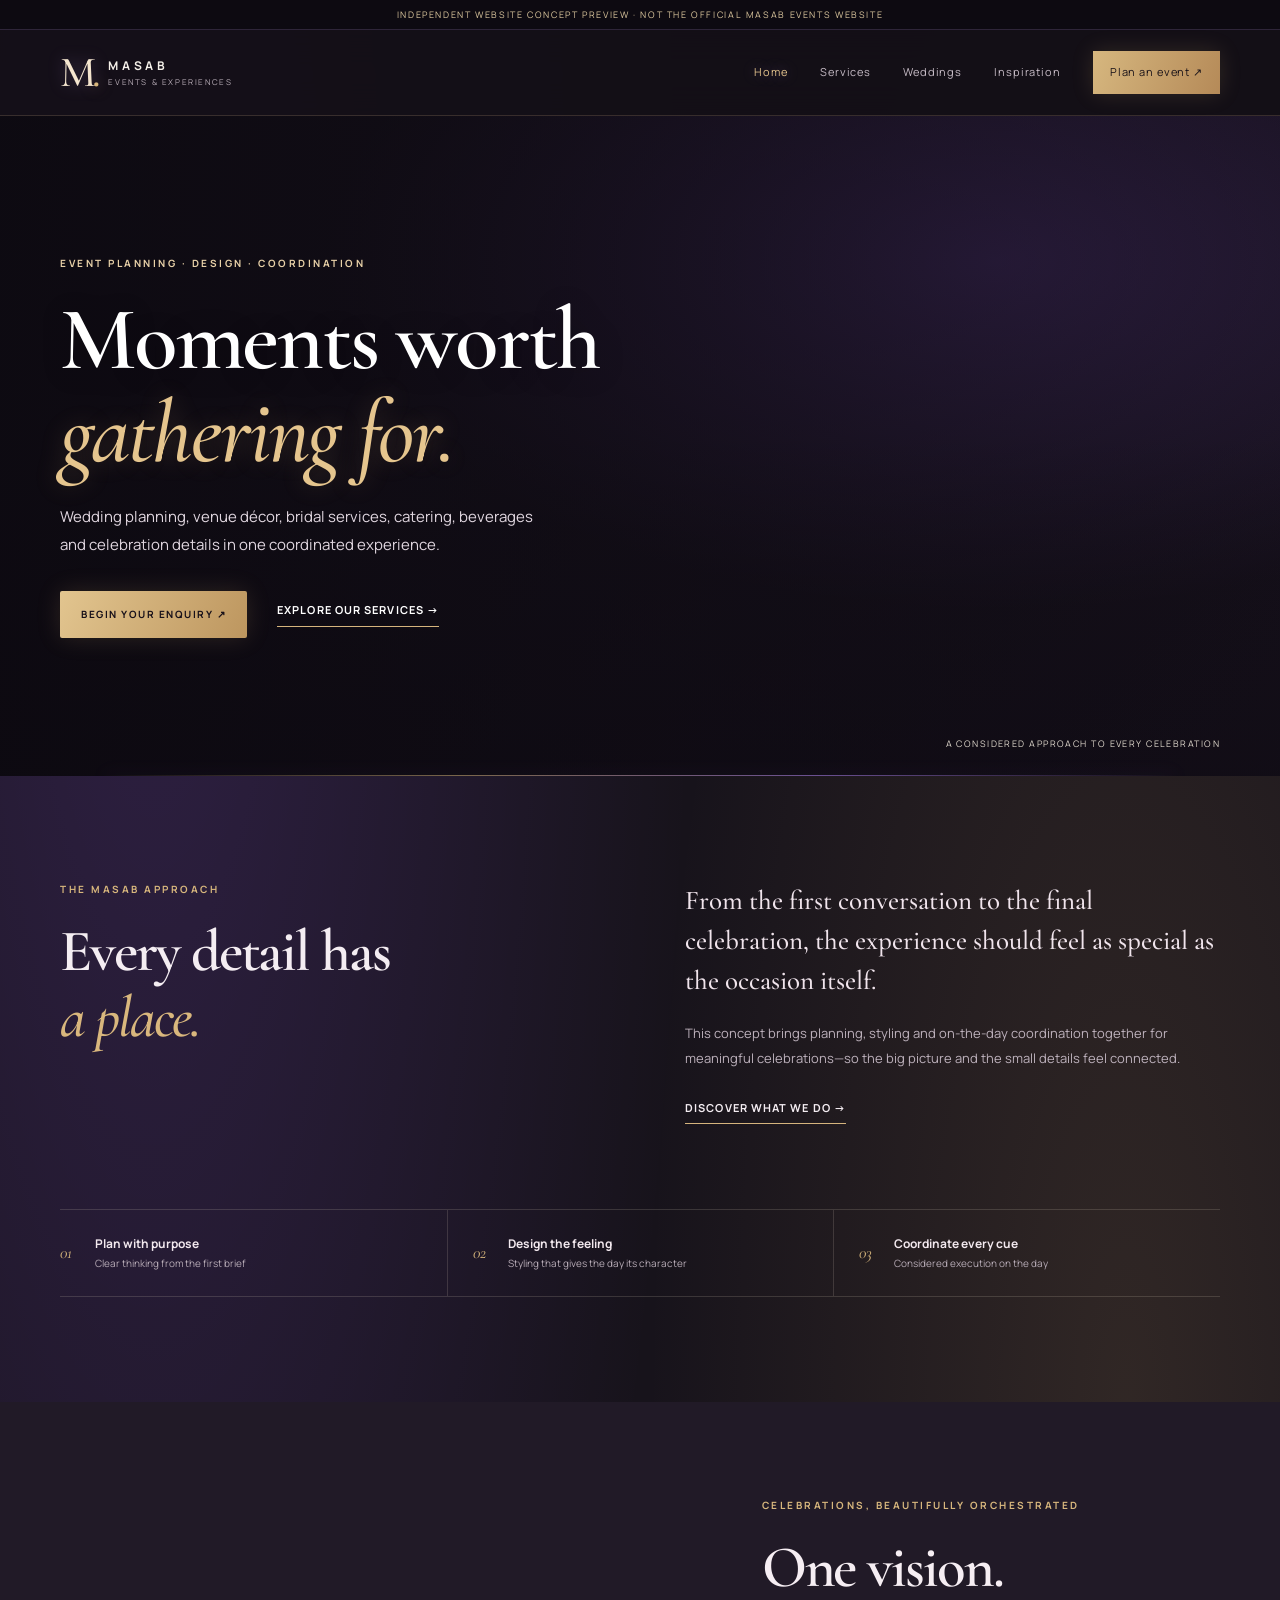
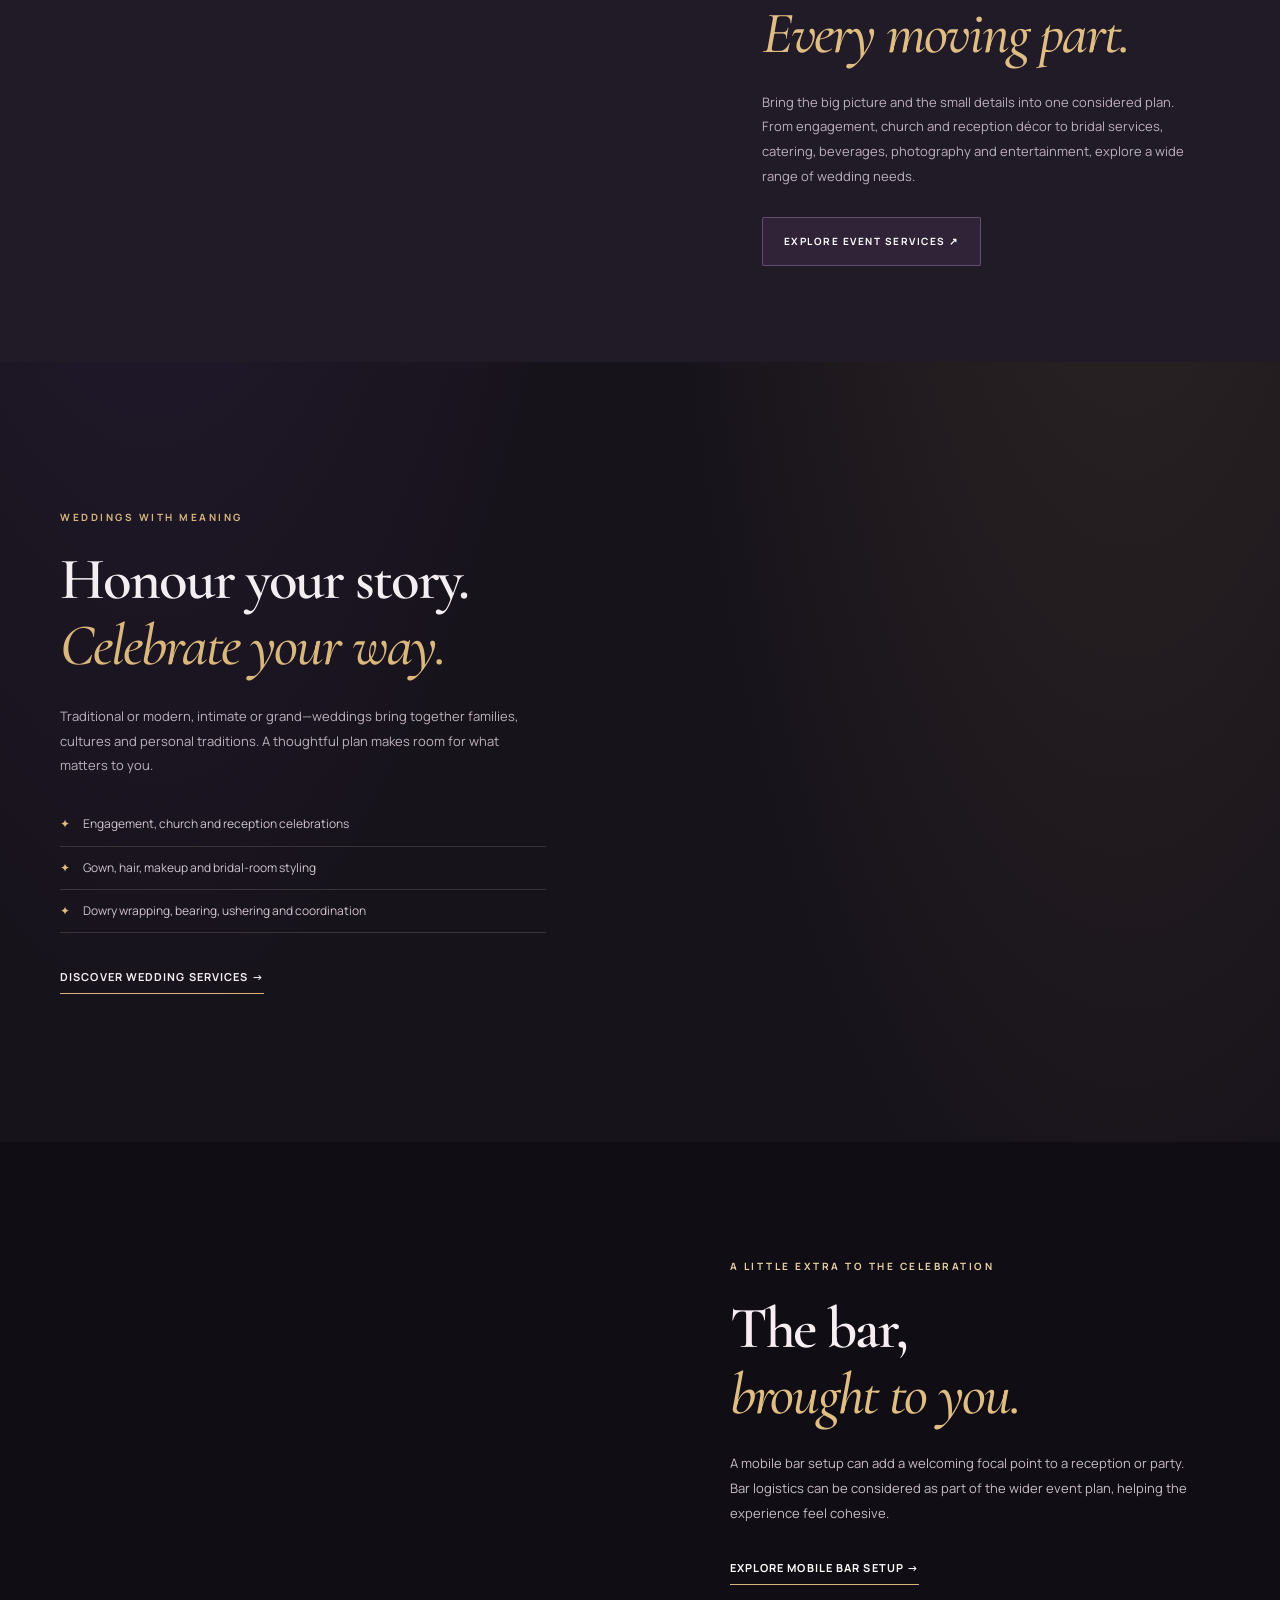
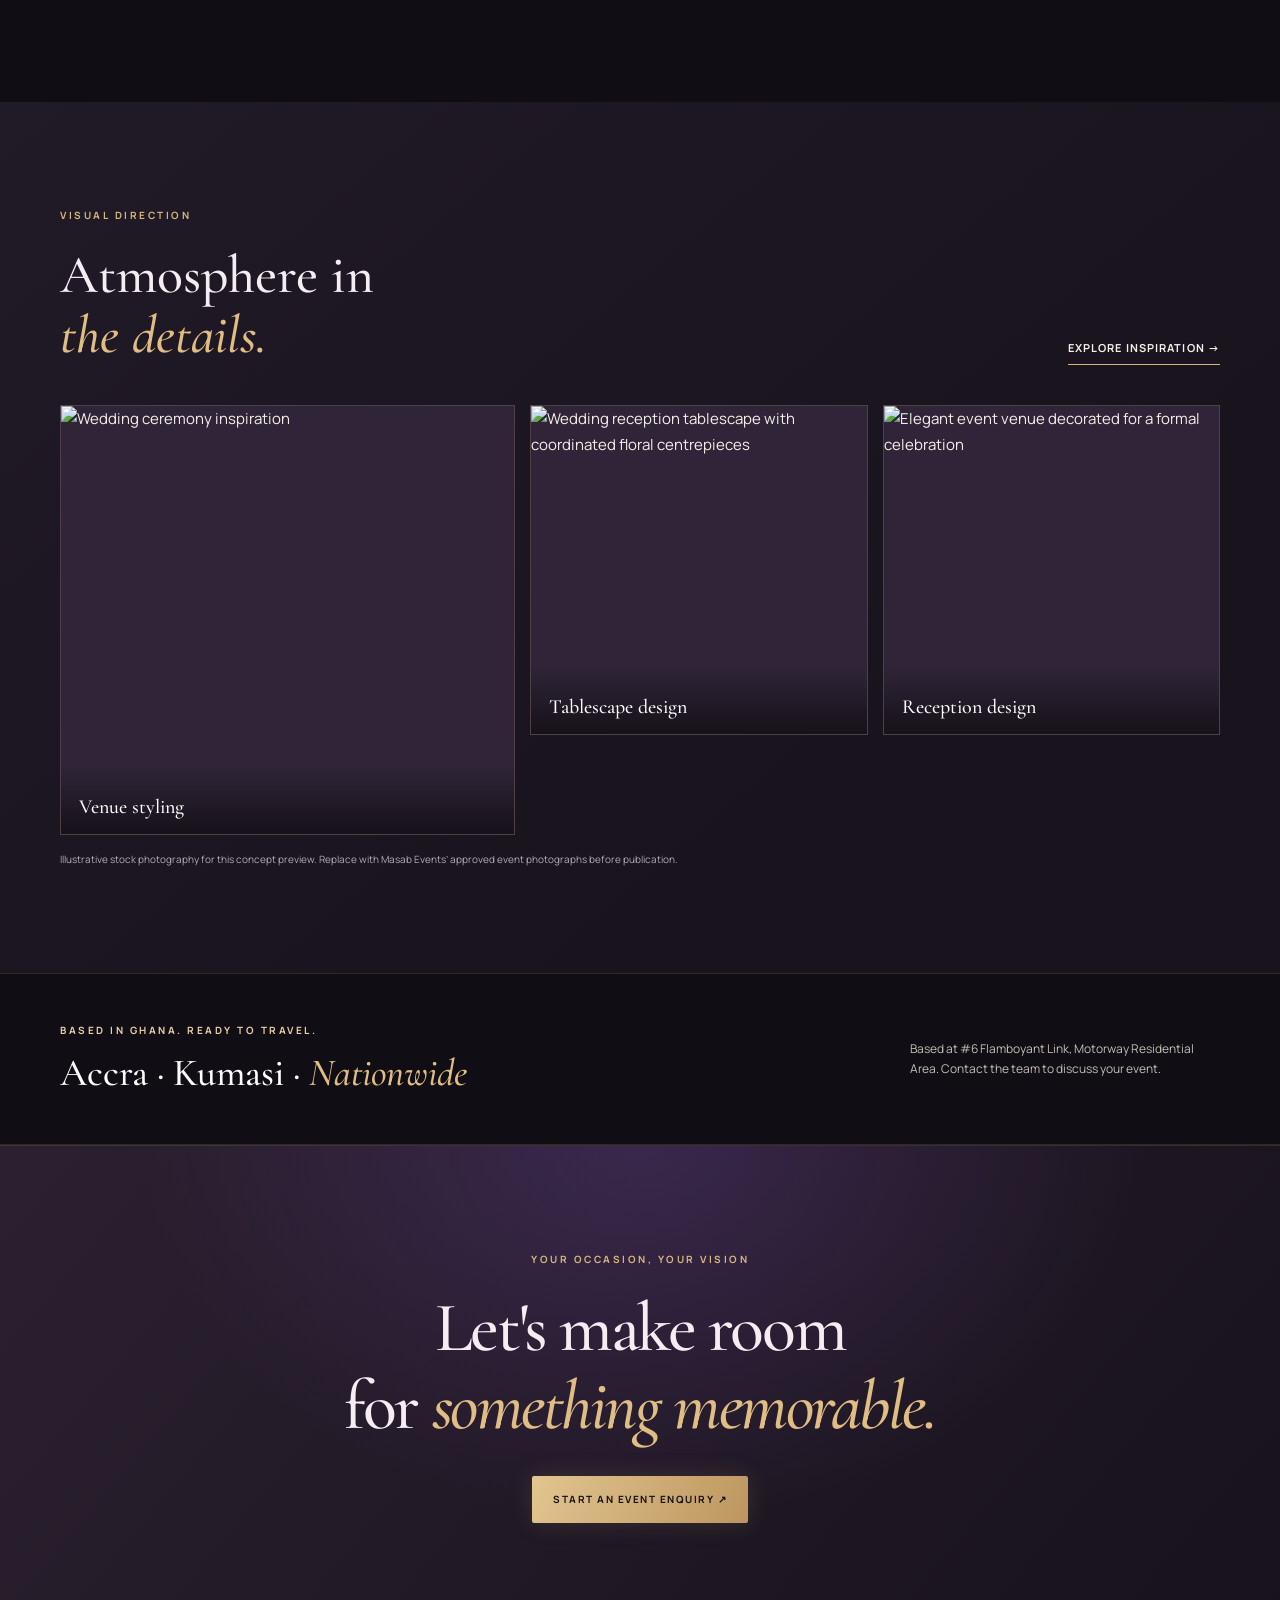
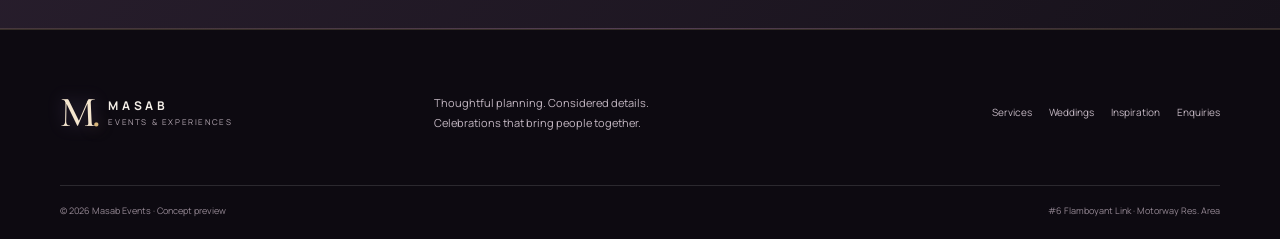
==== index.html @ 5813cfc7 "Update homepage with Masab Events package details" ====
<!doctype html>
<html lang="en"><head><meta charset="utf-8"><meta name="viewport" content="width=device-width,initial-scale=1"><meta name="theme-color" content="#191713"><meta name="description" content="Thoughtful event planning, styling and coordination for weddings and celebrations in Accra, Kumasi and nationwide.">
<meta property="og:type" content="website"><meta property="og:title" content="Masab Events | Thoughtful Planning. Unforgettable Moments."><meta property="og:description" content="Thoughtful event planning, styling and coordination for weddings and celebrations in Accra, Kumasi and nationwide."><meta property="og:image" content="https://images.unsplash.com/photo-1519167758481-83f550bb49b3?auto=format&amp;fit=crop&amp;w=1200&amp;q=85"><title>Masab Events | Thoughtful Planning. Unforgettable Moments.</title><link rel="preconnect" href="https://fonts.googleapis.com"><link rel="preconnect" href="https://fonts.gstatic.com" crossorigin><link href="https://fonts.googleapis.com/css2?family=Manrope:wght@400;500;600;700&family=Playfair+Display:ital,wght@0,500;0,600;1,500;1,600&family=Cormorant+Garamond:wght@500;600;700&display=swap" rel="stylesheet"><link rel="stylesheet" href="assets/css/styles.css"><script src="assets/js/main.js" defer></script></head>
<body>
<a class="skip-link" href="#main-content">Skip to content</a><div class="concept-note">Independent website concept preview · Not the official Masab Events website</div>
<header class="header"><a class="brand" href="index.html"><span class="monogram">M<span>.</span></span><span><b>MASAB</b><small>EVENTS & EXPERIENCES</small></span></a><button class="menu-toggle" aria-label="Open navigation" aria-expanded="false" aria-controls="primary-navigation"><i></i><i></i></button><nav class="nav" id="primary-navigation" aria-label="Primary navigation"><a class="active" href="index.html">Home</a><a href="services.html">Services</a><a href="weddings.html">Weddings</a><a href="gallery.html">Inspiration</a><a class="nav-button" href="contact.html">Plan an event ↗</a></nav></header>
<main id="main-content">
<section class="hero"><div class="hero-bg"></div><div class="hero-overlay"></div><div class="wrap hero-inner"><p class="eyebrow pale">EVENT PLANNING · DESIGN · COORDINATION</p><h1>Moments worth<br><em>gathering for.</em></h1><p class="hero-lede">Wedding planning, venue décor, bridal services, catering, beverages and celebration details in one coordinated experience.</p><div class="actions"><a class="button gold" href="contact.html">Begin your enquiry ↗</a><a class="under-link white" href="services.html">Explore our services →</a></div></div><span class="hero-caption">A considered approach to every celebration</span></section>
<section class="section intro"><div class="wrap intro-grid"><div><p class="eyebrow">THE MASAB APPROACH</p><h2>Every detail has<br><em>a place.</em></h2></div><div class="intro-copy"><p class="serif-lede">From the first conversation to the final celebration, the experience should feel as special as the occasion itself.</p><p>This concept brings planning, styling and on-the-day coordination together for meaningful celebrations—so the big picture and the small details feel connected.</p><a class="under-link" href="services.html">Discover what we do →</a></div></div><div class="wrap pillars"><div><span>01</span><b>Plan with purpose</b><small>Clear thinking from the first brief</small></div><div><span>02</span><b>Design the feeling</b><small>Styling that gives the day its character</small></div><div><span>03</span><b>Coordinate every cue</b><small>Considered execution on the day</small></div></div></section>
<section class="split"><div class="split-photo photo-tables"></div><div class="split-copy"><p class="eyebrow">CELEBRATIONS, BEAUTIFULLY ORCHESTRATED</p><h2>One vision.<br><em>Every moving part.</em></h2><p>Bring the big picture and the small details into one considered plan. From engagement, church and reception décor to bridal services, catering, beverages, photography and entertainment, explore a wide range of wedding needs.</p><a class="button dark" href="services.html">Explore event services ↗</a></div></section>
<section class="section wedding-feature"><div class="wrap wedding-grid"><div class="wedding-text"><p class="eyebrow">WEDDINGS WITH MEANING</p><h2>Honour your story.<br><em>Celebrate your way.</em></h2><p>Traditional or modern, intimate or grand—weddings bring together families, cultures and personal traditions. A thoughtful plan makes room for what matters to you.</p><ul><li>Engagement, church and reception celebrations</li><li>Gown, hair, makeup and bridal-room styling</li><li>Dowry wrapping, bearing, ushering and coordination</li></ul><a class="under-link" href="weddings.html">Discover wedding services →</a></div><div class="wedding-photo"></div></div></section>
<section class="split reverse"><div class="split-photo photo-bar"></div><div class="split-copy dark-panel"><p class="eyebrow pale">A LITTLE EXTRA TO THE CELEBRATION</p><h2>The bar,<br><em>brought to you.</em></h2><p>A mobile bar setup can add a welcoming focal point to a reception or party. Bar logistics can be considered as part of the wider event plan, helping the experience feel cohesive.</p><a class="under-link white" href="services.html#mobile-bar">Explore mobile bar setup →</a></div></section>
<section class="section inspiration"><div class="wrap section-heading"><div><p class="eyebrow">VISUAL DIRECTION</p><h2>Atmosphere in<br><em>the details.</em></h2></div><a class="under-link" href="gallery.html">Explore inspiration →</a></div><div class="wrap image-grid"><a href="gallery.html" class="image-tile tall"><img loading="lazy" decoding="async" src="https://images.unsplash.com/photo-1519167758481-83f550bb49b3?auto=format&fit=crop&w=1000&q=85" alt="Wedding ceremony inspiration"><b>Venue styling</b></a><a href="gallery.html" class="image-tile"><img loading="lazy" decoding="async" src="https://images.unsplash.com/photo-1464366400600-7168b8af9bc3?auto=format&fit=crop&w=900&q=85" alt="Wedding reception tablescape with coordinated floral centrepieces"><b>Tablescape design</b></a><a href="gallery.html" class="image-tile"><img loading="lazy" decoding="async" src="https://images.unsplash.com/photo-1519167758481-83f550bb49b3?auto=format&fit=crop&w=900&q=85" alt="Elegant event venue decorated for a formal celebration"><b>Reception design</b></a></div><p class="wrap disclaimer">Illustrative stock photography for this concept preview. Replace with Masab Events’ approved event photographs before publication.</p></section>
<section class="coverage"><div class="wrap coverage-row"><div><p class="eyebrow pale">BASED IN GHANA. READY TO TRAVEL.</p><h2>Accra · Kumasi · <em>Nationwide</em></h2></div><p>Based at #6 Flamboyant Link, Motorway Residential Area. Contact the team to discuss your event.</p></div></section>
<section class="section closing"><div class="wrap"><p class="eyebrow">YOUR OCCASION, YOUR VISION</p><h2>Let's make room<br>for <em>something memorable.</em></h2><a class="button gold" href="contact.html">Start an event enquiry ↗</a></div></section>
</main><footer class="footer"><div class="wrap footer-main"><a class="brand footer-brand" href="index.html"><span class="monogram">M<span>.</span></span><span><b>MASAB</b><small>EVENTS & EXPERIENCES</small></span></a><p>Thoughtful planning. Considered details.<br>Celebrations that bring people together.</p><div class="footer-links"><a href="services.html">Services</a><a href="weddings.html">Weddings</a><a href="gallery.html">Inspiration</a><a href="contact.html">Enquiries</a></div></div><div class="wrap footer-bottom"><span>© <span data-year></span> Masab Events · Concept preview</span><span>#6 Flamboyant Link · Motorway Res. Area</span></div></footer></body></html>
---- assets/css/styles.css ----
:root{--ink:#211d18;--muted:#706a61;--paper:#f5f1ea;--gold:#bd9b67;--dark:#191713;--line:rgba(35,29,22,.14);--serif:"Playfair Display",Georgia,serif;--sans:"DM Sans",Arial,sans-serif}*{box-sizing:border-box}html{scroll-behavior:smooth}body{margin:0;background:var(--paper);color:var(--ink);font:15px/1.7 var(--sans)}a{color:inherit;text-decoration:none}img{display:block;width:100%;object-fit:cover}.wrap{width:min(1160px,calc(100% - 56px));margin:auto}.concept-note{padding:7px 12px;background:#28231d;color:#d7c7aa;text-align:center;font-size:9px;letter-spacing:.13em;text-transform:uppercase}.header{height:86px;padding:0 max(28px,calc((100vw - 1160px)/2));display:flex;align-items:center;justify-content:space-between;background:#f5f1ea;position:relative;z-index:5;border-bottom:1px solid rgba(35,29,22,.08)}.brand{display:flex;align-items:center;gap:12px}.monogram{font:500 39px/1 var(--serif);letter-spacing:-.1em}.monogram span{color:var(--gold)}.brand b,.brand small{display:block;line-height:1.3}.brand b{font-size:12px;letter-spacing:.25em}.brand small{font-size:8px;color:#777067;letter-spacing:.2em;margin-top:4px}.nav{display:flex;align-items:center;gap:32px}.nav a{font-size:11px;letter-spacing:.08em;color:#625b51}.nav a.active,.nav a:hover{color:#a27d4e}.nav .nav-button{background:var(--ink);color:#fff;padding:12px 17px}.menu-toggle{display:none}.eyebrow{font-size:10px;letter-spacing:.22em;text-transform:uppercase;color:#9a7951;font-weight:700;margin:0 0 21px}.eyebrow.pale{color:#d1b88f}.hero,.page-hero{position:relative;min-height:660px;display:flex;align-items:center;overflow:hidden;background:#322d26}.hero-bg,.hero-overlay{position:absolute;inset:0}.hero-bg{background:url("https://images.unsplash.com/photo-1519167758481-83f550bb49b3?auto=format&fit=crop&w=2200&q=90") center/cover}.hero-overlay{background:linear-gradient(90deg,rgba(17,15,13,.8),rgba(17,15,13,.1)),linear-gradient(0deg,rgba(17,15,13,.25),transparent 45%)}.hero-inner{position:relative;color:white;padding:40px 0}.hero h1,.page-hero h1{font:500 clamp(58px,7vw,96px)/1.04 var(--serif);letter-spacing:-.045em;margin:0 0 24px}.hero h1 em,.page-hero h1 em{color:#d7bd96;font-weight:500}.hero-lede{max-width:500px;color:#e1ddd6;font-size:15px;line-height:1.85}.actions{display:flex;align-items:center;gap:30px;margin-top:32px}.button{display:inline-flex;align-items:center;justify-content:center;padding:15px 21px;font-size:10px;font-weight:700;letter-spacing:.1em;text-transform:uppercase;border:0;cursor:pointer;transition:transform .2s,background .2s}.button:hover{transform:translateY(-2px)}.gold{background:var(--gold);color:#211b14}.gold:hover{background:#d0b080}.dark{background:var(--ink);color:white}.dark:hover{background:#463b2f}.under-link{display:inline-block;font-size:11px;font-weight:700;letter-spacing:.1em;text-transform:uppercase;padding-bottom:6px;border-bottom:1px solid currentColor}.under-link.white{color:white}.hero-caption{position:absolute;right:max(28px,calc((100vw - 1160px)/2));bottom:25px;color:#ddd6cb;font-size:9px;letter-spacing:.16em;text-transform:uppercase}.section{padding:105px 0}.intro-grid{display:grid;grid-template-columns:1fr 1fr;gap:90px}.intro h2,.wedding-text h2,.split-copy h2,.closing h2,.service-intro h2,.wedding-intro h2,.wedding-story-copy h2,.contact-grid h2,.section-title{font:500 clamp(39px,4.6vw,62px)/1.12 var(--serif);letter-spacing:-.035em;margin:0}.intro h2 em,.wedding-text h2 em,.split-copy h2 em,.service-intro h2 em,.wedding-intro h2 em,.contact-grid h2 em,.section-title em{color:#a9875c;font-weight:500}.serif-lede{font:500 22px/1.48 var(--serif);color:#3a332b;margin:0 0 20px}.intro-copy>p:not(.serif-lede),.split-copy>p:not(.eyebrow),.wedding-text>p:not(.eyebrow),.contact-grid>div>p:not(.eyebrow){font-size:13px;color:var(--muted);line-height:1.9}.intro-copy .under-link{margin-top:15px}.pillars{display:grid;grid-template-columns:repeat(3,1fr);border-top:1px solid var(--line);border-bottom:1px solid var(--line);margin-top:85px}.pillars>div{padding:24px 20px 24px 0;display:grid;grid-template-columns:35px 1fr;align-items:center}.pillars>div+div{border-left:1px solid var(--line);padding-left:25px}.pillars span{grid-row:span 2;color:var(--gold);font:italic 17px var(--serif)}.pillars b{font-size:12px}.pillars small{font-size:10px;color:var(--muted)}.split{display:grid;grid-template-columns:1.05fr .95fr;min-height:560px;background:#e9e1d6}.split-photo{min-height:560px;background-position:center;background-size:cover}.photo-tables{background-image:url("https://images.unsplash.com/photo-1464366400600-7168b8af9bc3?auto=format&fit=crop&w=1500&q=90")}.split-copy{align-self:center;padding:65px clamp(38px,7vw,100px)}.split-copy h2 em{color:#bd9b67}.split-copy>p:not(.eyebrow){margin:23px 0 29px}.split.reverse{grid-template-columns:1fr 1fr;background:#28231d;color:#fff}.photo-bar{background-image:url("https://images.unsplash.com/photo-1514933651103-005eec06c04b?auto=format&fit=crop&w=1400&q=90")}.dark-panel>p:not(.eyebrow){color:#c6beb2}.wedding-grid{display:grid;grid-template-columns:.9fr 1.1fr;align-items:center;gap:80px}.wedding-text>p:not(.eyebrow){max-width:470px;margin:25px 0;color:var(--muted);font-size:13px}.wedding-text ul{list-style:none;padding:0;margin:24px 0 30px}.wedding-text li{font-size:12px;color:#59534b;padding:11px 0 11px 23px;border-bottom:1px solid var(--line);position:relative}.wedding-text li:before{content:"✦";position:absolute;left:0;color:var(--gold)}.wedding-photo{height:570px;background:url("https://images.unsplash.com/photo-1519167758481-83f550bb49b3?auto=format&fit=crop&w=1300&q=90") center/cover}.inspiration{background:#eee8de}.section-heading{display:flex;justify-content:space-between;align-items:end;margin-bottom:40px}.section-heading h2{font:500 clamp(38px,4.2vw,55px)/1.12 var(--serif);margin:0}.section-heading h2 em,.closing h2 em{color:#a9875c}.image-grid{display:grid;grid-template-columns:1.35fr 1fr 1fr;gap:15px}.image-tile{height:330px;position:relative;overflow:hidden;background:#d8d0c4}.image-tile.tall{height:430px;grid-row:span 2}.image-tile img{height:100%;transition:transform .5s}.image-tile:hover img{transform:scale(1.04)}.image-tile b{position:absolute;bottom:0;left:0;right:0;padding:30px 18px 15px;color:white;font:500 20px var(--serif);background:linear-gradient(transparent,rgba(0,0,0,.55))}.disclaimer{font-size:10px;color:#857c70;margin-top:16px}.coverage{background:#29251f;color:white;padding:48px 0}.coverage-row{display:flex;justify-content:space-between;align-items:center;gap:40px}.coverage h2{font:500 clamp(28px,3vw,39px) var(--serif);margin:0}.coverage h2 em{color:#c5a576}.coverage .eyebrow{margin-bottom:11px}.coverage-row>p{max-width:310px;color:#c5bfb4;font-size:12px}.closing{text-align:center;background:#e8dfd2}.closing h2{font-size:clamp(43px,5.5vw,70px);margin-bottom:30px}.footer{background:#191713;color:#fff;padding:52px 0 20px}.footer-main{display:grid;grid-template-columns:1fr 1.2fr 1fr;gap:30px;align-items:center;padding-bottom:42px}.footer-brand small{color:#aaa196}.footer-main>p{color:#b8b0a5;font-size:11px;line-height:1.8}.footer-links{display:flex;justify-content:flex-end;gap:17px;flex-wrap:wrap}.footer-links a{font-size:10px;color:#c9c1b6}.footer-bottom{border-top:1px solid #ffffff22;padding-top:17px;display:flex;justify-content:space-between;color:#938b80;font-size:9px}
/* Inner page components */.page-hero{min-height:490px}.page-hero:before{content:"";position:absolute;inset:0;background-position:center;background-size:cover}.services-hero:before{background-image:url("https://images.unsplash.com/photo-1519167758481-83f550bb49b3?auto=format&fit=crop&w=2000&q=85")}.weddings-hero:before{background-image:url("https://images.unsplash.com/photo-1519167758481-83f550bb49b3?auto=format&fit=crop&w=2000&q=85")}.gallery-hero:before{background-image:url("https://images.unsplash.com/photo-1464366400600-7168b8af9bc3?auto=format&fit=crop&w=2000&q=85")}.contact-hero:before{background-image:url("https://images.unsplash.com/photo-1519167758481-83f550bb49b3?auto=format&fit=crop&w=2000&q=85")}.page-hero-content{position:relative;color:#fff;padding:70px 0}.page-hero-content>p:last-child{max-width:490px;color:#ddd6cd;font-size:14px}.service-intro{max-width:750px}.service-intro .serif-lede{max-width:580px;margin-top:24px}.service-cards{display:grid;grid-template-columns:1fr 1fr;gap:60px 34px;margin-top:65px}.service-cards article>small{font-size:9px;letter-spacing:.2em;color:#a27e50;font-weight:700}.service-img{height:275px;margin:14px 0 21px;background-size:cover;background-position:center}.planning-img{background-image:url("https://images.unsplash.com/photo-1519167758481-83f550bb49b3?auto=format&fit=crop&w=1100&q=85")}.design-img{background-image:url("https://images.unsplash.com/photo-1464366400600-7168b8af9bc3?auto=format&fit=crop&w=1100&q=85")}.coordination-img{background-image:url("https://images.unsplash.com/photo-1519225421980-715cb0215aed?auto=format&fit=crop&w=1100&q=85")}.bar-img{background-image:url("https://images.unsplash.com/photo-1514933651103-005eec06c04b?auto=format&fit=crop&w=1100&q=85")}.service-cards h3,.steps h3,.wedding-points h3{font:500 25px var(--serif);margin:0 0 9px}.service-cards p,.service-cards li{font-size:12px;color:var(--muted);line-height:1.85}.service-cards ul{padding-left:17px}.process{background:#25211c;color:white;padding:90px 0}.process h2{font:500 clamp(39px,4vw,55px)/1.1 var(--serif);margin:0}.process h2 em,.wedding-story-copy h2 em{color:#c2a071}.steps{display:grid;grid-template-columns:repeat(3,1fr);gap:40px;margin-top:55px}.steps article{border-top:1px solid #ffffff55;padding-top:20px}.steps span,.wedding-points span{font:italic 19px var(--serif);color:#c2a071}.steps h3{margin-top:17px}.steps p{font-size:12px;color:#bbb3a8;line-height:1.8}.wedding-intro{display:grid;grid-template-columns:1fr 1fr;gap:80px}.wedding-intro .serif-lede{margin:0 0 20px}.wedding-intro p:not(.serif-lede){font-size:13px;color:var(--muted);line-height:1.9}.wedding-story{display:grid;grid-template-columns:1fr 1fr;background:#29251f;color:white}.wedding-story-image{min-height:510px;background:url("https://images.unsplash.com/photo-1464366400600-7168b8af9bc3?auto=format&fit=crop&w=1400&q=85") center/cover}.wedding-story-copy{align-self:center;padding:65px clamp(38px,7vw,95px)}.wedding-story-copy h2{font:500 clamp(40px,4.5vw,58px)/1.12 var(--serif);margin:0}.wedding-story-copy p:last-child{font-size:13px;color:#c3bbb0;line-height:1.9;margin-top:24px}.section-title{margin-bottom:45px}.wedding-points{display:grid;grid-template-columns:repeat(4,1fr);gap:24px}.wedding-points article{border-top:1px solid var(--line);padding-top:18px}.wedding-points h3{font-size:20px;margin-top:16px}.wedding-points p{font-size:11px;color:var(--muted);line-height:1.85}.gallery-grid{display:grid;grid-template-columns:1.3fr 1fr 1fr;gap:18px;margin-top:45px}.gallery-grid figure{margin:0}.gallery-grid figure.wide{grid-column:span 2}.gallery-grid img{height:275px}.gallery-grid .wide img{height:390px}.gallery-grid figcaption{display:flex;justify-content:space-between;gap:12px;padding:11px 0;border-bottom:1px solid var(--line)}.gallery-grid figcaption b{font:500 17px var(--serif)}.gallery-grid figcaption small{font-size:9px;color:var(--muted)}.contact-section{background:#eee8de}.contact-grid{display:grid;grid-template-columns:.85fr 1.15fr;gap:75px;align-items:start}.contact-grid h2{font-size:clamp(40px,4.4vw,57px)}.contact-grid>div>p:not(.eyebrow){margin-top:24px}.contact-note{margin-top:42px;padding:18px 0;border-block:1px solid var(--line);display:flex;flex-direction:column;gap:7px}.contact-note b{font:500 19px var(--serif)}.contact-note span{font-size:10px;color:var(--muted);line-height:1.8}.form-card{background:#faf8f4;padding:38px;box-shadow:0 18px 55px #2a22100f}.form-label{display:block;font-size:9px;letter-spacing:.18em;color:#a17d4f;font-weight:700;margin-bottom:23px}.form-card form>label,.form-card form>.two-fields label{display:flex;flex-direction:column;gap:7px;margin-bottom:17px;font-size:10px;font-weight:700}.form-card input,.form-card select,.form-card textarea{width:100%;padding:13px 14px;border:1px solid #ddd5c8;background:white;color:var(--ink);font:12px var(--sans);border-radius:0;outline:0}.form-card input:focus,.form-card select:focus,.form-card textarea:focus{border-color:#a9875c;box-shadow:0 0 0 2px #a9875c1f}.form-card textarea{resize:vertical}.two-fields{display:grid;grid-template-columns:1fr 1fr;gap:14px}.submit-button{width:100%;margin-top:5px}.form-status{font-size:10px;color:#847b6f;line-height:1.7;margin:14px 0 0}.form-section-title{font:500 20px/1.3 var(--serif);color:#8d6d46;border-top:1px solid var(--line);padding-top:20px;margin:26px 0 16px}.form-section-title:first-of-type{margin-top:0}.form-help{font-size:10px;color:var(--muted);margin:-8px 0 14px}.service-checks{display:grid;grid-template-columns:1fr 1fr;gap:10px 14px;margin:0 0 20px}.service-checks label,.consent-check{display:flex;align-items:flex-start;gap:9px;font-size:10px;font-weight:500;line-height:1.6;color:#514a41}.service-checks input,.consent-check input{width:auto;margin:3px 0 0;accent-color:#9a7951;flex:0 0 auto}.consent-check{padding:14px;background:#f2ede5;margin:20px 0}.consent-check span{display:block}.form-card input[type=checkbox]{box-shadow:none}.form-status.is-active{padding:12px;background:#f0e8dc;color:#4f4435}.enquiry-preview{white-space:pre-wrap;overflow-wrap:anywhere;background:#f2ede5;padding:14px;font:11px/1.6 var(--sans);color:#4c453c;margin-top:12px}
@media(max-width:900px){.nav{gap:17px}.nav a{font-size:10px}.intro-grid,.wedding-grid,.contact-grid{gap:42px}.split-copy{padding:50px 38px}.wedding-points{grid-template-columns:1fr 1fr}.footer-main{grid-template-columns:1fr 1fr}.footer-links{grid-column:1/-1;justify-content:flex-start}}
@media(max-width:680px){.wrap{width:min(100% - 36px,520px)}.concept-note{font-size:8px;letter-spacing:.08em}.header{height:72px;padding:0 18px}.monogram{font-size:34px}.menu-toggle{display:flex;width:42px;height:42px;border:1px solid var(--line);background:transparent;flex-direction:column;align-items:center;justify-content:center;gap:6px}.menu-toggle i{height:1px;width:18px;background:var(--ink)}.nav{display:none;position:absolute;top:72px;left:0;right:0;background:var(--paper);padding:16px 18px;box-shadow:0 15px 25px #00000012;flex-direction:column;align-items:stretch;gap:0}.nav.open{display:flex}.nav a{padding:13px 8px;border-bottom:1px solid var(--line);font-size:11px}.nav .nav-button{margin-top:10px;text-align:center}.hero{min-height:660px;align-items:end;padding-bottom:75px}.hero-bg{background-position:58% center}.hero-overlay{background:linear-gradient(0deg,#110f0dd9,#110f0d22)}.hero h1,.page-hero h1{font-size:55px}.hero-lede{font-size:14px}.actions{align-items:flex-start;flex-direction:column;gap:20px}.hero-caption{display:none}.section{padding:75px 0}.intro-grid,.wedding-grid,.wedding-intro,.contact-grid{grid-template-columns:1fr;gap:28px}.intro h2,.wedding-text h2,.split-copy h2,.service-intro h2,.wedding-intro h2,.contact-grid h2{font-size:43px}.serif-lede{font-size:20px}.pillars{grid-template-columns:1fr;margin-top:52px}.pillars>div{padding:17px 0}.pillars>div+div{border-left:0;border-top:1px solid var(--line);padding-left:0}.split,.split.reverse,.wedding-story{grid-template-columns:1fr}.split-photo,.wedding-story-image{min-height:330px}.split-copy,.wedding-story-copy{padding:58px 25px}.wedding-photo{height:420px;order:-1}.section-heading{align-items:flex-start;flex-direction:column;gap:20px}.image-grid{grid-template-columns:1fr 1fr;gap:10px}.image-tile,.image-tile.tall{height:230px;grid-row:auto}.image-tile:first-child{grid-column:span 2;height:310px}.coverage-row{align-items:flex-start;flex-direction:column;gap:12px}.coverage-row>p{margin:0}.footer-main{grid-template-columns:1fr;gap:16px}.footer-links{grid-column:auto;justify-content:flex-start}.footer-bottom{flex-direction:column;gap:8px}.page-hero{min-height:430px}.page-hero-content{padding:55px 0}.service-cards{grid-template-columns:1fr;gap:40px;margin-top:42px}.service-img{height:245px}.steps{grid-template-columns:1fr;gap:28px;margin-top:42px}.process{padding:75px 0}.wedding-points{grid-template-columns:1fr 1fr;gap:23px 17px}.gallery-grid{grid-template-columns:1fr 1fr;gap:12px}.gallery-grid figure.wide{grid-column:span 2}.gallery-grid img{height:200px}.gallery-grid .wide img{height:280px}.gallery-grid figcaption{flex-direction:column;gap:2px}.two-fields{grid-template-columns:1fr;gap:0}.form-card{padding:24px 18px}}
@media(prefers-reduced-motion:reduce){html{scroll-behavior:auto}*,*:before,*:after{transition:none!important}}
/* Accessibility and preview polish */
.skip-link{position:absolute;left:14px;top:-60px;z-index:20;background:#fff;color:#211d18;padding:12px 16px;font-weight:700;border:2px solid var(--gold)}.skip-link:focus{top:12px}.nav a:focus-visible,.button:focus-visible,.menu-toggle:focus-visible,.under-link:focus-visible{outline:3px solid #bd9b67;outline-offset:4px}.menu-toggle{cursor:pointer}.form-card input:focus-visible,.form-card select:focus-visible,.form-card textarea:focus-visible{outline:2px solid #9a7951;outline-offset:2px}@media(max-width:680px){.skip-link:focus{top:8px;left:8px}}

/* Preview safety and enquiry-form refinements */
.demo-warning{display:flex;flex-direction:column;gap:5px;padding:15px 16px;margin:0 0 25px;background:#f3eadb;border-left:3px solid #a9875c;color:#514536}
.demo-warning strong{font:600 12px var(--sans);letter-spacing:.04em}
.demo-warning span{font-size:11px;line-height:1.65;color:#6c6255}
.form-privacy-note{padding:12px 14px;background:#f2ede5;line-height:1.7}
.copy-brief-button{margin-top:12px}
@media(max-width:680px){.demo-warning{padding:13px}.copy-brief-button{width:100%}}

/* Premium portfolio gallery */
.gallery-hero:before{background-image:url("https://images.unsplash.com/photo-1519167758481-83f550bb49b3?auto=format&fit=crop&w=2200&q=90")}
.gallery-intro-grid{display:grid;grid-template-columns:1fr 1fr;gap:90px;align-items:start}
.gallery-intro-grid h2,.gallery-showcase-heading h2,.gallery-design-notes h2{font:500 clamp(42px,4.8vw,64px)/1.1 var(--serif);letter-spacing:-.035em;margin:0}
.gallery-intro-grid h2 em,.gallery-showcase-heading h2 em{color:#a9875c;font-weight:500}
.gallery-intro-grid>div:last-child p:not(.serif-lede){font-size:13px;line-height:1.9;color:var(--muted)}
.gallery-showcase{background:#eee8de}
.gallery-showcase-heading{display:flex;justify-content:space-between;align-items:end;gap:45px;margin-bottom:42px}
.gallery-showcase-heading>p{max-width:330px;font-size:12px;line-height:1.9;color:var(--muted);margin:0 0 5px}
.premium-gallery{display:grid;grid-template-columns:1.25fr 1fr;gap:18px}
.premium-gallery figure{margin:0;background:#faf8f4;min-width:0}
.premium-gallery figure img{width:100%;height:255px;object-fit:cover}
.premium-gallery figure.gallery-feature{grid-row:span 2}
.premium-gallery figure.gallery-feature img{height:calc(100% - 88px);min-height:530px}
.premium-gallery figcaption{display:flex;flex-direction:column;gap:5px;padding:15px 16px 17px}
.premium-gallery figcaption span{font-size:8px;letter-spacing:.18em;color:#a17d4f;font-weight:700}
.premium-gallery figcaption b{font:500 21px var(--serif);color:var(--ink)}
.premium-gallery figcaption small{font-size:9px;color:var(--muted)}
.gallery-design-notes{background:#25211c;color:#fff}
.gallery-design-notes h2 em{color:#c2a071;font-weight:500}
.gallery-design-points{display:grid;grid-template-columns:repeat(3,1fr);gap:30px;margin-top:48px}
.gallery-design-points>div{border-top:1px solid #ffffff55;padding-top:18px;display:flex;flex-direction:column;gap:10px}
.gallery-design-points span{font:italic 18px var(--serif);color:#c2a071}
.gallery-design-points b{font:500 21px var(--serif)}
.gallery-design-points p{font-size:11px;line-height:1.8;color:#c3bbb0;margin:0}
@media(max-width:800px){.gallery-intro-grid{gap:35px}.premium-gallery{grid-template-columns:1fr 1fr}.premium-gallery figure.gallery-feature{grid-column:span 2;grid-row:auto}.premium-gallery figure.gallery-feature img{height:350px;min-height:0}.gallery-showcase-heading{align-items:flex-start;flex-direction:column;gap:16px}}
@media(max-width:680px){.gallery-intro-grid{grid-template-columns:1fr;gap:22px}.gallery-showcase-heading h2,.gallery-intro-grid h2,.gallery-design-notes h2{font-size:43px}.premium-gallery{grid-template-columns:1fr;gap:15px}.premium-gallery figure.gallery-feature{grid-column:auto}.premium-gallery figure.gallery-feature img{height:270px}.premium-gallery figure img{height:235px}.gallery-design-points{grid-template-columns:1fr;gap:23px;margin-top:35px}}


/* MASAB premium night-luxe visual system */
:root{--ink:#f5f0e9;--muted:#b7abb8;--paper:#17131b;--gold:#d8b77d;--dark:#100d14;--line:rgba(236,220,198,.16);--serif:"Cormorant Garamond","Playfair Display",Georgia,serif;--sans:"Manrope",Arial,sans-serif}
html{background:#17131b}body{background:radial-gradient(ellipse at 12% 8%,rgba(155,92,255,.18),transparent 34rem),radial-gradient(ellipse at 88% 28%,rgba(220,174,105,.13),transparent 30rem),#17131b;color:var(--ink)}
.concept-note{background:#0d0a11;color:#ddc89f;border-bottom:1px solid rgba(205,169,255,.17);letter-spacing:.18em}
.header{background:rgba(19,15,23,.95);color:#f5f0e9;border-bottom:1px solid rgba(220,190,145,.18);backdrop-filter:blur(16px)}
.monogram{font-family:var(--serif);font-size:43px;color:#f5e6cf;text-shadow:0 0 18px rgba(212,174,255,.28)}.monogram span{color:#d9b77d;text-shadow:0 0 15px rgba(225,184,115,.55)}
.brand b{color:#f5f0e9;letter-spacing:.3em}.brand small{color:#b9aeb8}
.nav a{color:#c8bdc7}.nav a.active,.nav a:hover{color:#e5c58d;text-shadow:0 0 14px rgba(213,170,255,.4)}.nav .nav-button{background:linear-gradient(110deg,#d6b77f,#b58a58);color:#1a1319;box-shadow:0 0 22px rgba(210,172,112,.16)}
.menu-toggle{border-color:rgba(236,220,198,.25)}.menu-toggle i{background:#f5f0e9}
.eyebrow{color:#d8b77d;letter-spacing:.25em}.eyebrow.pale{color:#e8d1a8}
.hero,.page-hero{background-color:#17121c}.hero-bg{filter:saturate(.82) brightness(.78)}.hero-overlay{background:linear-gradient(90deg,rgba(12,9,16,.88),rgba(15,10,20,.24)),linear-gradient(0deg,rgba(13,9,17,.48),transparent 52%),radial-gradient(ellipse at 78% 22%,rgba(158,96,255,.2),transparent 48%)}
.hero h1,.page-hero h1{font-family:var(--serif);font-weight:600;letter-spacing:-.025em;text-shadow:0 4px 30px rgba(0,0,0,.24)}.hero h1 em,.page-hero h1 em{color:#e5c58e;text-shadow:0 0 24px rgba(220,177,119,.22)}
.hero-lede,.page-hero-content>p:last-child{color:#e1d7e0}
.button{border-radius:2px;letter-spacing:.15em}.gold{background:linear-gradient(115deg,#e2c58f,#bd965f);color:#171019;box-shadow:0 0 24px rgba(219,178,113,.15)}.gold:hover{background:linear-gradient(115deg,#f0d9a9,#d2aa70);box-shadow:0 0 30px rgba(219,178,113,.3)}.dark{background:#302337;color:#fff;border:1px solid rgba(224,190,255,.28)}
.under-link{border-color:#d5b47d}.intro-grid,.wedding-grid,.wedding-intro,.gallery-intro-grid{color:#f4edf2}
.intro h2,.wedding-text h2,.split-copy h2,.service-intro h2,.wedding-intro h2,.contact-grid h2,.section-title,.gallery-intro-grid h2,.gallery-showcase-heading h2,.gallery-design-notes h2{font-family:var(--serif);font-weight:600}
.intro h2 em,.wedding-text h2 em,.split-copy h2 em,.service-intro h2 em,.wedding-intro h2 em,.contact-grid h2 em,.section-title em,.gallery-intro-grid h2 em,.gallery-showcase-heading h2 em{color:#d9b77d}
.serif-lede{font-family:var(--serif);font-size:27px;color:#f0e4ec}
.intro-copy>p:not(.serif-lede),.split-copy>p:not(.eyebrow),.wedding-text>p:not(.eyebrow),.contact-grid>div>p:not(.eyebrow),.gallery-intro-grid>div:last-child p:not(.serif-lede){color:#bdb1bc}
.pillars{border-color:var(--line)}.pillars>div+div{border-color:var(--line)}.pillars b{color:#f3e9ef}.pillars small{color:#b7abb6}
.split{background:#211a27}.split-copy{color:#f6eef3}.split-copy h2 em{color:#dfbd83}.split.reverse{background:#100d14}.dark-panel>p:not(.eyebrow){color:#c8bdc8}
.wedding-text li{color:#d0c4ce;border-color:var(--line)}.wedding-text li:before{color:#dfbd83}
.inspiration,.gallery-showcase,.contact-section{background:linear-gradient(140deg,#211a27,#18131d 72%)}
.section-heading h2,.section-heading h2 em{font-family:var(--serif);color:#f4edf2}.section-heading h2 em,.closing h2 em{color:#dfbd83}
.image-tile{background:#302538;border:1px solid rgba(223,189,131,.18)}.disclaimer{color:#b6aab5}
.coverage{background:#100d14;border-block:1px solid rgba(210,174,120,.17)}.coverage h2 em{color:#dfbd83}
.closing{background:radial-gradient(ellipse at 50% 0%,rgba(150,91,220,.2),transparent 55%),linear-gradient(130deg,#2b2030,#17121b);border-block:1px solid rgba(214,181,132,.16)}.closing h2{font-family:var(--serif);color:#f6edf3}
.footer{background:#0d0a11;border-top:1px solid rgba(216,183,125,.2)}.footer-brand small{color:#b5a8b3}.footer-main>p,.footer-links a{color:#c3b7c2}.footer-bottom{border-color:#ffffff20;color:#958894}
.page-hero:before{filter:saturate(.78) brightness(.68)}.page-hero:after{content:"";position:absolute;inset:0;pointer-events:none;background:radial-gradient(ellipse at 78% 18%,rgba(157,94,255,.2),transparent 42%),linear-gradient(0deg,rgba(13,9,17,.28),transparent 65%)}.page-hero-content{z-index:1}
.service-cards article{padding:20px;background:rgba(255,255,255,.025);border:1px solid rgba(224,190,255,.13);transition:transform .25s,border-color .25s,box-shadow .25s}.service-cards article:hover{transform:translateY(-4px);border-color:rgba(220,184,130,.42);box-shadow:0 16px 42px rgba(0,0,0,.2),0 0 24px rgba(151,92,220,.1)}
.service-cards h3,.steps h3,.wedding-points h3{font-family:var(--serif);font-size:29px;color:#f4eaf1}.service-cards p,.service-cards li{color:#bdb1bc}.service-cards article>small{color:#dfbd83}
.process,.gallery-design-notes{background:radial-gradient(ellipse at 90% 0%,rgba(151,91,222,.15),transparent 40%),#100d14;border-block:1px solid rgba(218,181,127,.12)}.process h2,.wedding-story-copy h2,.gallery-design-notes h2{font-family:var(--serif)}.process h2 em,.wedding-story-copy h2 em,.gallery-design-notes h2 em{color:#dfbd83}
.steps article,.wedding-points article,.gallery-design-points>div{border-color:rgba(238,218,198,.22)}.steps p,.wedding-points p,.gallery-design-points p,.wedding-intro p:not(.serif-lede){color:#bdb1bc}
.wedding-story{background:#211a27}.wedding-story-copy p:last-child{color:#c8bdc8}.gallery-showcase-heading>p{color:#bdb1bc}
.premium-gallery figure{background:#211a27;border:1px solid rgba(222,187,132,.15)}.premium-gallery figcaption b{font-family:var(--serif);font-size:25px;color:#f4eaf1}.premium-gallery figcaption small{color:#b8acb7}.premium-gallery figcaption span{color:#dfbd83}.gallery-design-points b{font-family:var(--serif);font-size:25px}
.contact-grid>div>p:not(.eyebrow){color:#c2b6c1}.contact-note{border-color:var(--line)}.contact-note b{font-family:var(--serif);font-size:24px;color:#f3e8ef}.contact-note span{color:#bdb1bc}
.form-card{background:#f7f1e9;color:#211a20;border:1px solid rgba(223,189,131,.45);box-shadow:0 22px 70px rgba(0,0,0,.32),0 0 32px rgba(155,92,255,.1)}
.form-card input,.form-card select,.form-card textarea{background:#fffdfa;color:#211a20;border-color:#d7cbbb}.form-label,.form-section-title{color:#8d6b43}.form-card form>label,.form-card form>.two-fields label{color:#453b40}.form-help,.form-status{color:#766b70}
.demo-warning{background:#f1e8da;border-left-color:#9c7449;color:#514536}.form-privacy-note,.enquiry-preview{background:#eee5d9;color:#514536}.service-checks label{color:#514536}
@media(max-width:680px){.nav{background:#17121b;box-shadow:0 15px 30px #0008}.nav a{border-color:rgba(236,220,198,.13);color:#e4d9e3}.nav .nav-button{background:linear-gradient(110deg,#d6b77f,#b58a58);color:#1a1319}.menu-toggle{background:#211a27}.hero h1,.page-hero h1{font-size:clamp(48px,13vw,60px)}.serif-lede{font-size:24px}.service-cards article{padding:16px}}
@media(prefers-reduced-motion:no-preference){.hero:after{content:"";position:absolute;inset:auto 8% 0;height:1px;background:linear-gradient(90deg,transparent,#d9b77d88,#b98bff88,transparent);box-shadow:0 0 18px #b98bff55}}
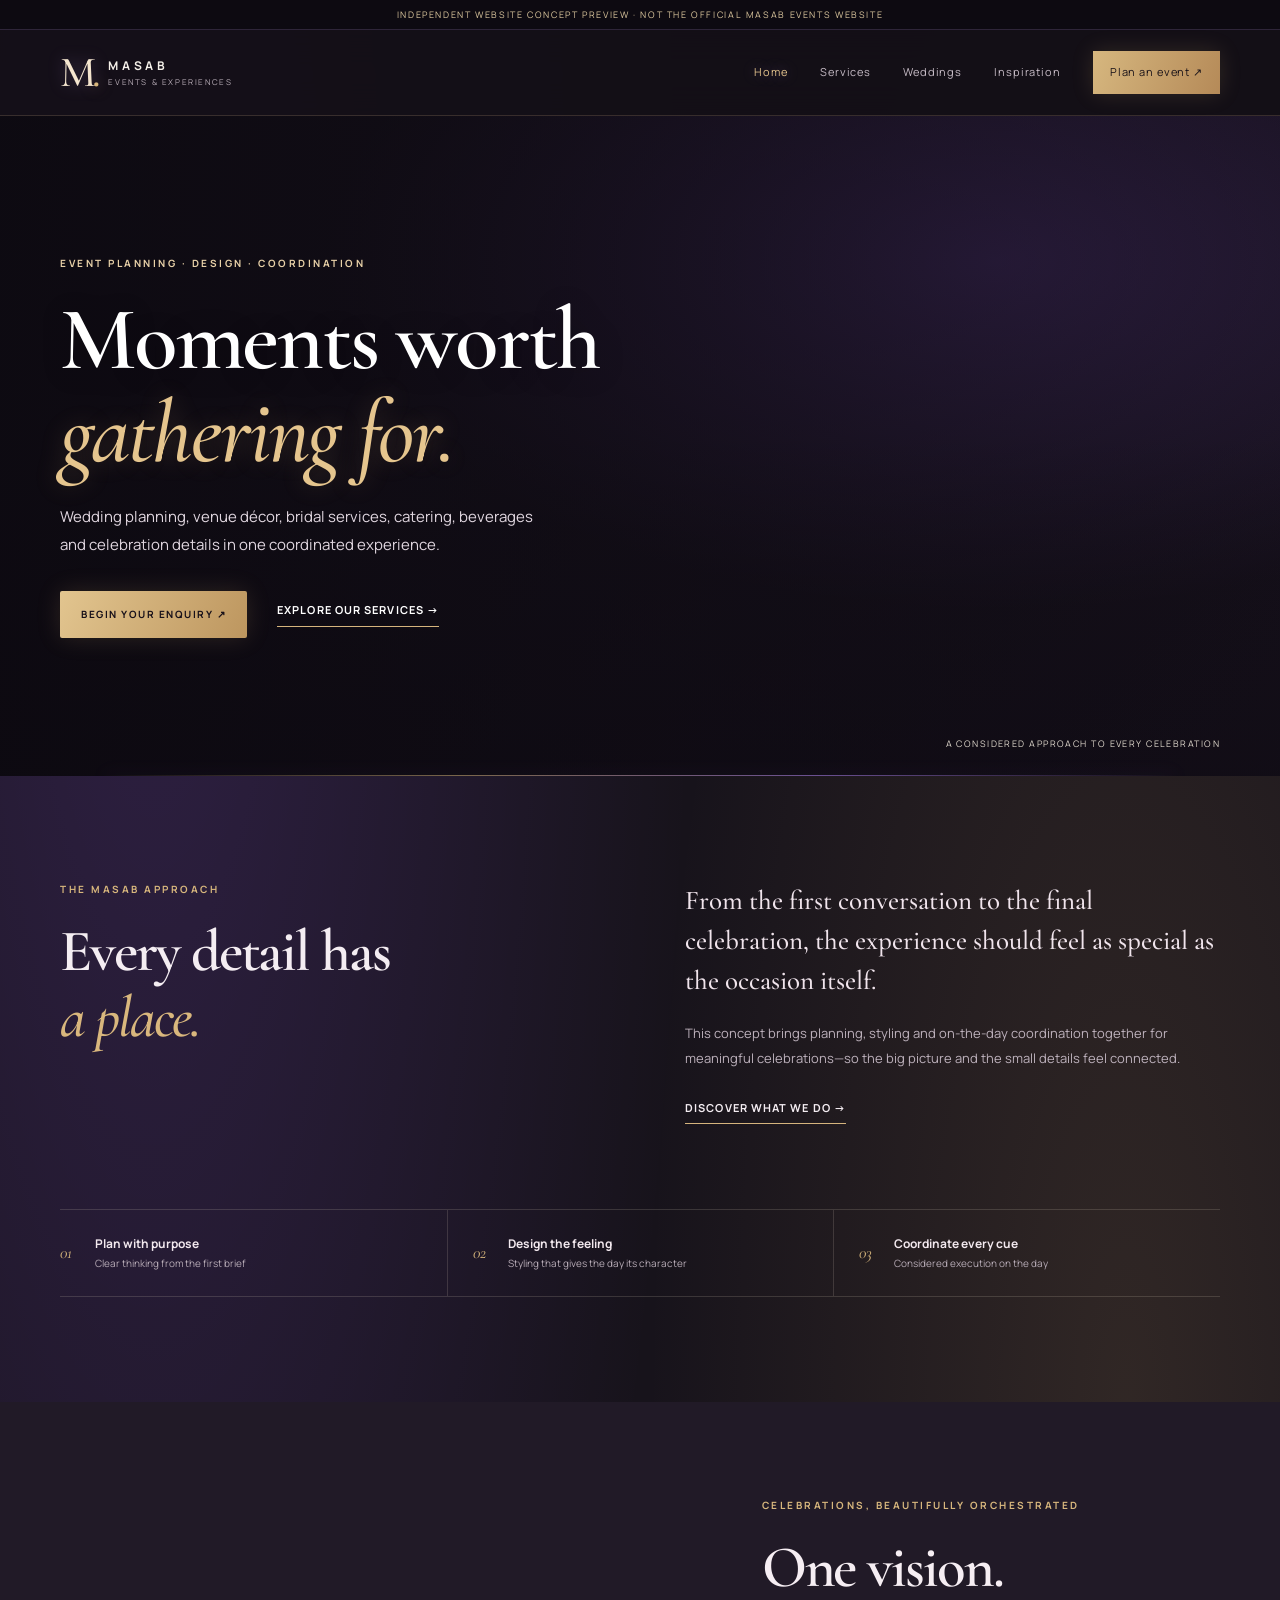
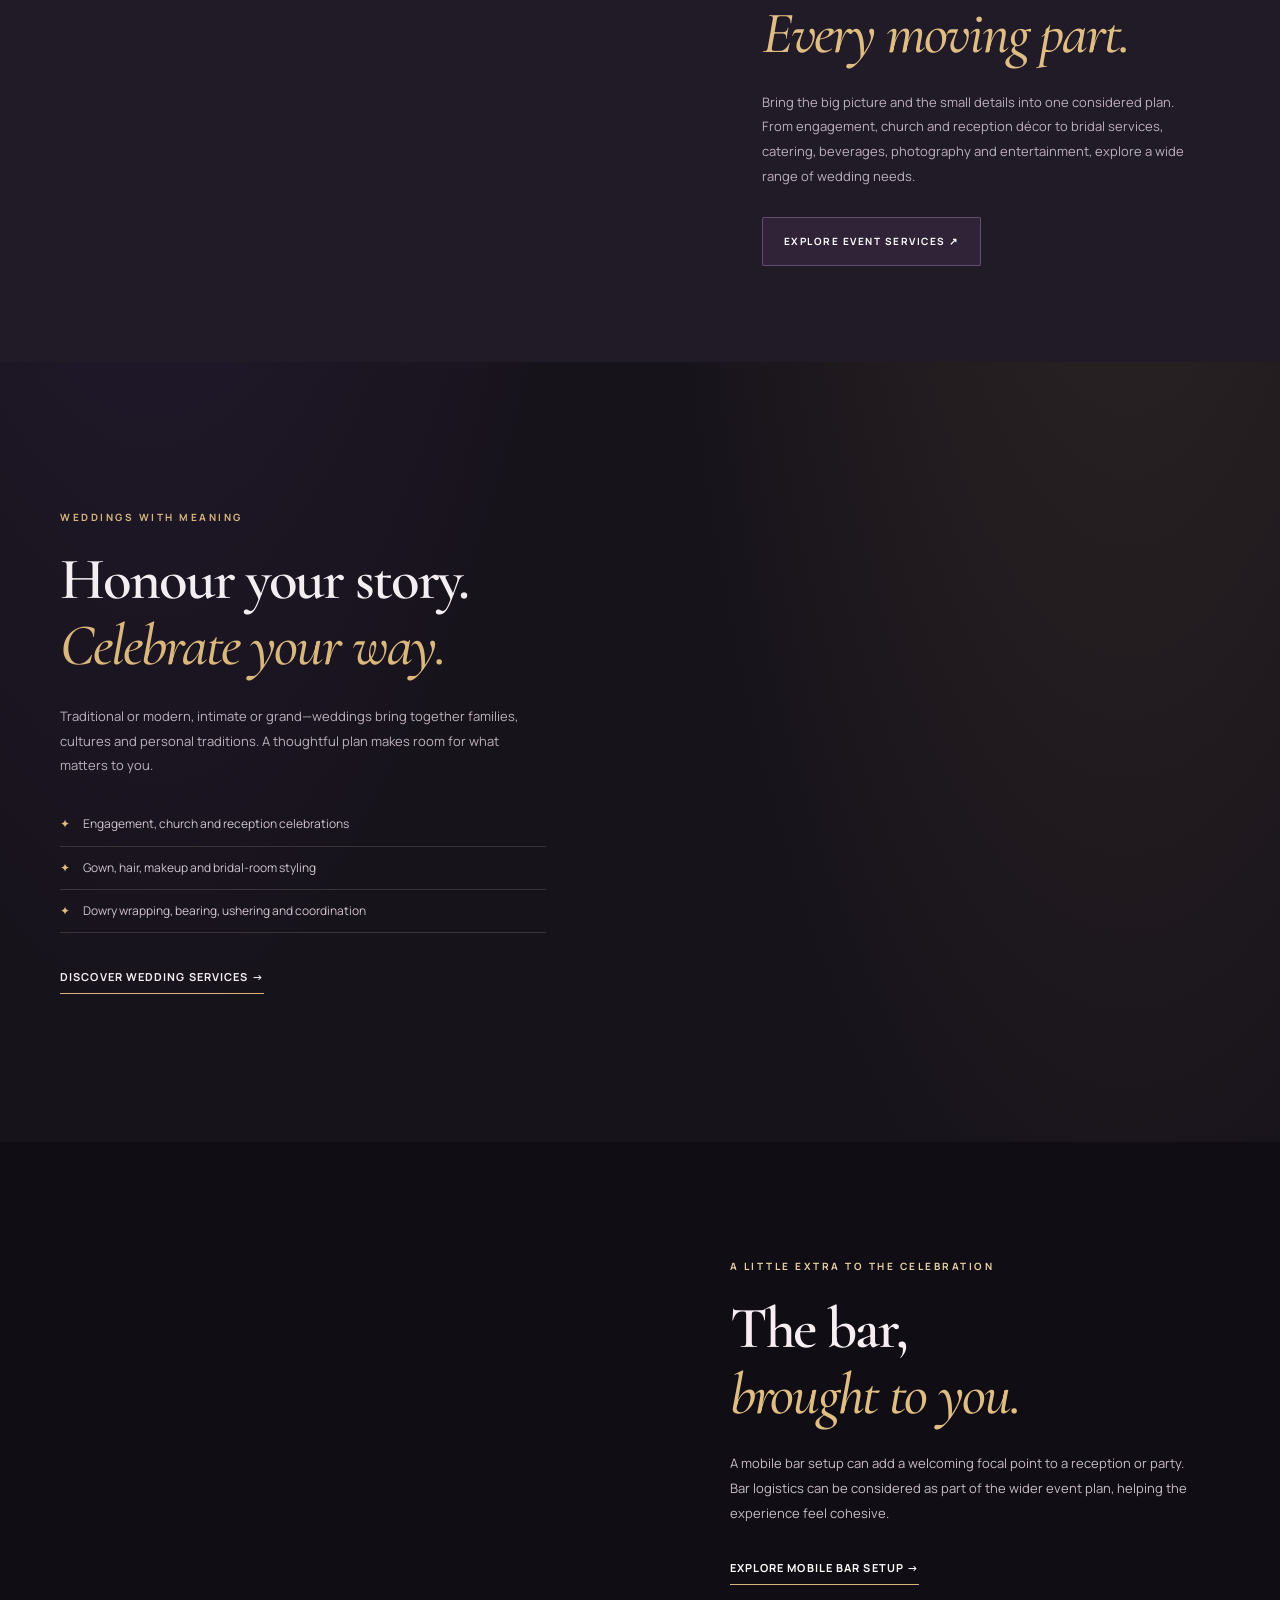
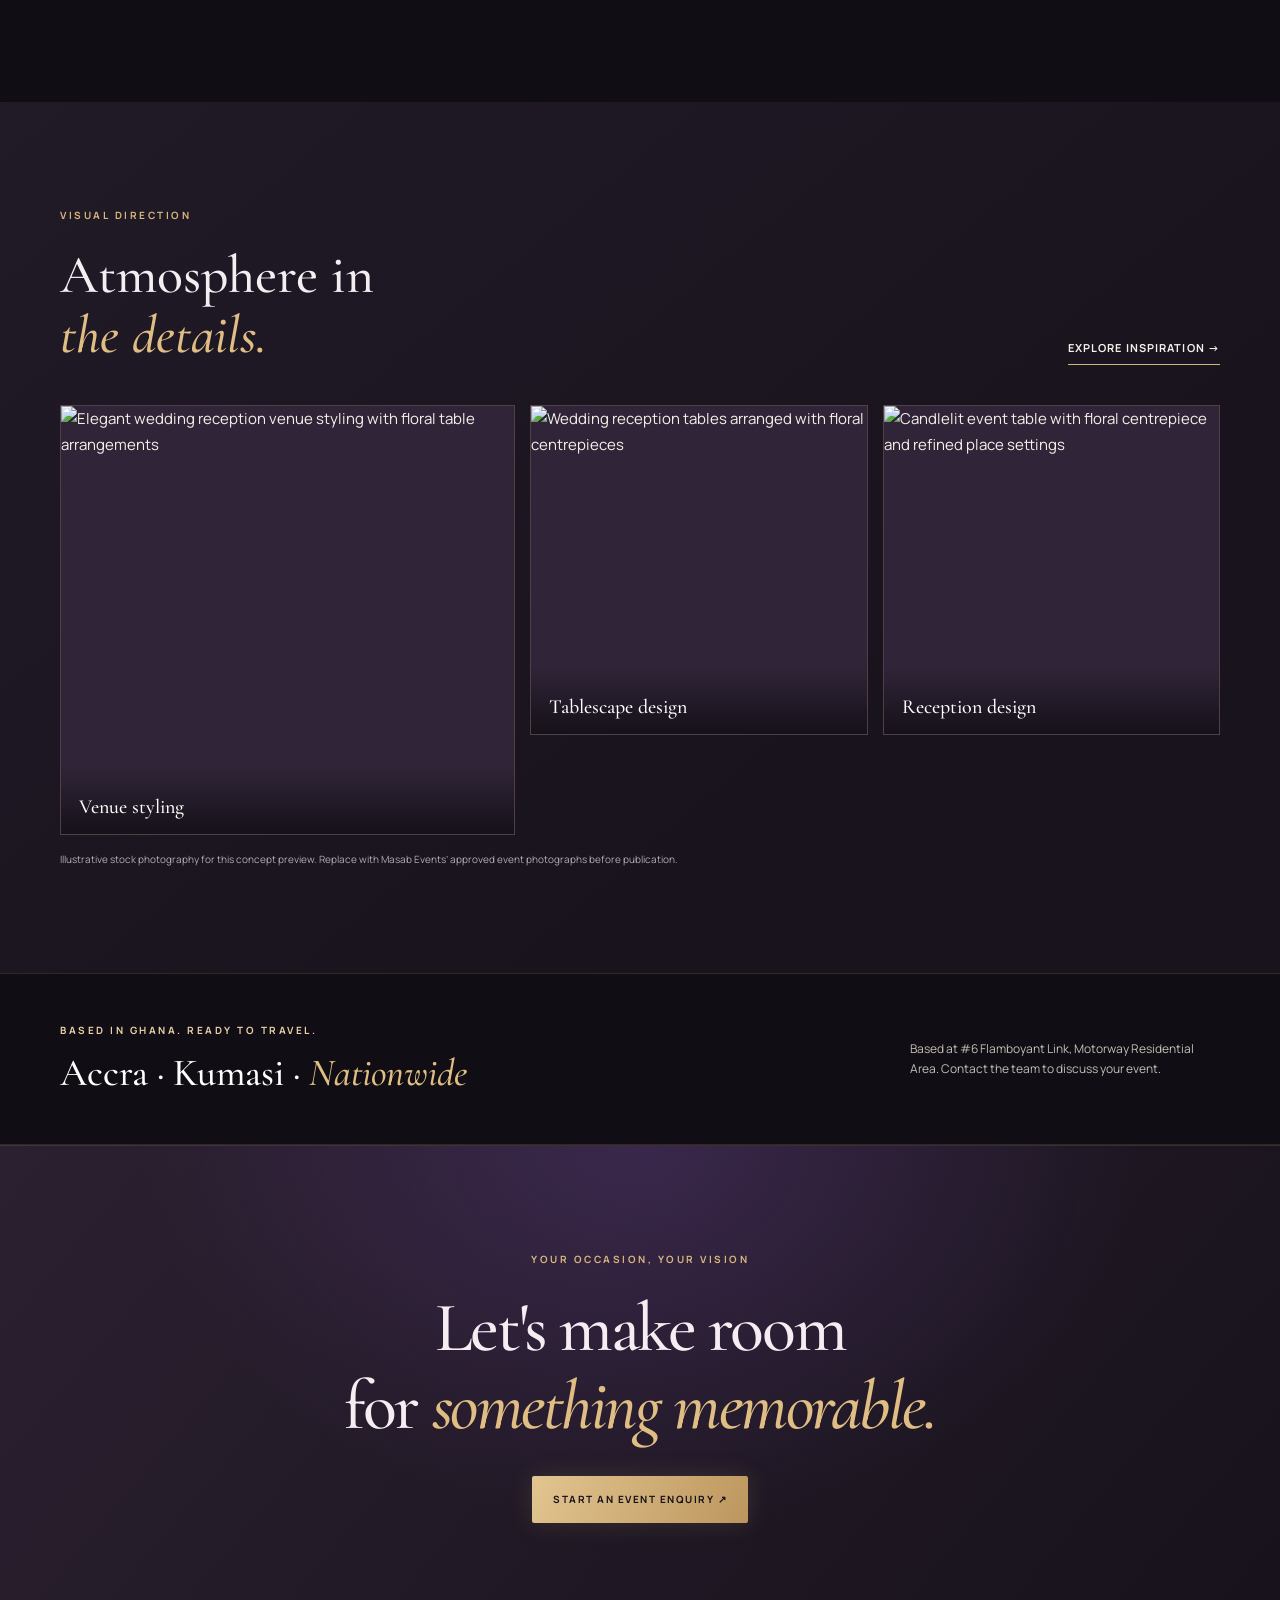
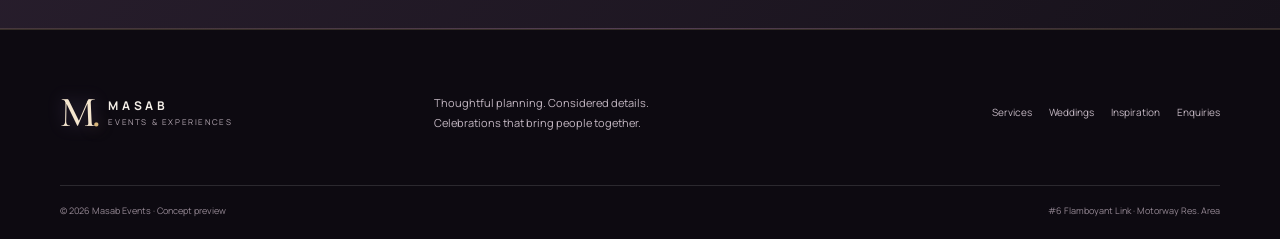
==== commit 3bd2b76e: "Refresh event venue and wedding décor photography" ====
--- a/index.html
+++ b/index.html
@@ -1,6 +1,6 @@
 <!doctype html>
 <html lang="en"><head><meta charset="utf-8"><meta name="viewport" content="width=device-width,initial-scale=1"><meta name="theme-color" content="#191713"><meta name="description" content="Thoughtful event planning, styling and coordination for weddings and celebrations in Accra, Kumasi and nationwide.">
-<meta property="og:type" content="website"><meta property="og:title" content="Masab Events | Thoughtful Planning. Unforgettable Moments."><meta property="og:description" content="Thoughtful event planning, styling and coordination for weddings and celebrations in Accra, Kumasi and nationwide."><meta property="og:image" content="https://images.unsplash.com/photo-1519167758481-83f550bb49b3?auto=format&amp;fit=crop&amp;w=1200&amp;q=85"><title>Masab Events | Thoughtful Planning. Unforgettable Moments.</title><link rel="preconnect" href="https://fonts.googleapis.com"><link rel="preconnect" href="https://fonts.gstatic.com" crossorigin><link href="https://fonts.googleapis.com/css2?family=Manrope:wght@400;500;600;700&family=Playfair+Display:ital,wght@0,500;0,600;1,500;1,600&family=Cormorant+Garamond:wght@500;600;700&display=swap" rel="stylesheet"><link rel="stylesheet" href="assets/css/styles.css"><script src="assets/js/main.js" defer></script></head>
+<meta property="og:type" content="website"><meta property="og:title" content="Masab Events | Thoughtful Planning. Unforgettable Moments."><meta property="og:description" content="Thoughtful event planning, styling and coordination for weddings and celebrations in Accra, Kumasi and nationwide."><meta property="og:image" content="https://images.unsplash.com/photo-1769812343775-85a27e6a076c?auto=format&amp;fit=crop&amp;w=1200&amp;q=85"><title>Masab Events | Thoughtful Planning. Unforgettable Moments.</title><link rel="preconnect" href="https://fonts.googleapis.com"><link rel="preconnect" href="https://fonts.gstatic.com" crossorigin><link href="https://fonts.googleapis.com/css2?family=Manrope:wght@400;500;600;700&family=Playfair+Display:ital,wght@0,500;0,600;1,500;1,600&family=Cormorant+Garamond:wght@500;600;700&display=swap" rel="stylesheet"><link rel="stylesheet" href="assets/css/styles.css"><script src="assets/js/main.js" defer></script></head>
 <body>
 <a class="skip-link" href="#main-content">Skip to content</a><div class="concept-note">Independent website concept preview · Not the official Masab Events website</div>
 <header class="header"><a class="brand" href="index.html"><span class="monogram">M<span>.</span></span><span><b>MASAB</b><small>EVENTS & EXPERIENCES</small></span></a><button class="menu-toggle" aria-label="Open navigation" aria-expanded="false" aria-controls="primary-navigation"><i></i><i></i></button><nav class="nav" id="primary-navigation" aria-label="Primary navigation"><a class="active" href="index.html">Home</a><a href="services.html">Services</a><a href="weddings.html">Weddings</a><a href="gallery.html">Inspiration</a><a class="nav-button" href="contact.html">Plan an event ↗</a></nav></header>
@@ -10,7 +10,7 @@
 <section class="split"><div class="split-photo photo-tables"></div><div class="split-copy"><p class="eyebrow">CELEBRATIONS, BEAUTIFULLY ORCHESTRATED</p><h2>One vision.<br><em>Every moving part.</em></h2><p>Bring the big picture and the small details into one considered plan. From engagement, church and reception décor to bridal services, catering, beverages, photography and entertainment, explore a wide range of wedding needs.</p><a class="button dark" href="services.html">Explore event services ↗</a></div></section>
 <section class="section wedding-feature"><div class="wrap wedding-grid"><div class="wedding-text"><p class="eyebrow">WEDDINGS WITH MEANING</p><h2>Honour your story.<br><em>Celebrate your way.</em></h2><p>Traditional or modern, intimate or grand—weddings bring together families, cultures and personal traditions. A thoughtful plan makes room for what matters to you.</p><ul><li>Engagement, church and reception celebrations</li><li>Gown, hair, makeup and bridal-room styling</li><li>Dowry wrapping, bearing, ushering and coordination</li></ul><a class="under-link" href="weddings.html">Discover wedding services →</a></div><div class="wedding-photo"></div></div></section>
 <section class="split reverse"><div class="split-photo photo-bar"></div><div class="split-copy dark-panel"><p class="eyebrow pale">A LITTLE EXTRA TO THE CELEBRATION</p><h2>The bar,<br><em>brought to you.</em></h2><p>A mobile bar setup can add a welcoming focal point to a reception or party. Bar logistics can be considered as part of the wider event plan, helping the experience feel cohesive.</p><a class="under-link white" href="services.html#mobile-bar">Explore mobile bar setup →</a></div></section>
-<section class="section inspiration"><div class="wrap section-heading"><div><p class="eyebrow">VISUAL DIRECTION</p><h2>Atmosphere in<br><em>the details.</em></h2></div><a class="under-link" href="gallery.html">Explore inspiration →</a></div><div class="wrap image-grid"><a href="gallery.html" class="image-tile tall"><img loading="lazy" decoding="async" src="https://images.unsplash.com/photo-1519167758481-83f550bb49b3?auto=format&fit=crop&w=1000&q=85" alt="Wedding ceremony inspiration"><b>Venue styling</b></a><a href="gallery.html" class="image-tile"><img loading="lazy" decoding="async" src="https://images.unsplash.com/photo-1464366400600-7168b8af9bc3?auto=format&fit=crop&w=900&q=85" alt="Wedding reception tablescape with coordinated floral centrepieces"><b>Tablescape design</b></a><a href="gallery.html" class="image-tile"><img loading="lazy" decoding="async" src="https://images.unsplash.com/photo-1519167758481-83f550bb49b3?auto=format&fit=crop&w=900&q=85" alt="Elegant event venue decorated for a formal celebration"><b>Reception design</b></a></div><p class="wrap disclaimer">Illustrative stock photography for this concept preview. Replace with Masab Events’ approved event photographs before publication.</p></section>
+<section class="section inspiration"><div class="wrap section-heading"><div><p class="eyebrow">VISUAL DIRECTION</p><h2>Atmosphere in<br><em>the details.</em></h2></div><a class="under-link" href="gallery.html">Explore inspiration →</a></div><div class="wrap image-grid"><a href="gallery.html" class="image-tile tall"><img loading="lazy" decoding="async" src="https://images.unsplash.com/photo-1769812343775-85a27e6a076c?auto=format&fit=crop&w=1000&q=85" alt="Elegant wedding reception venue styling with floral table arrangements"><b>Venue styling</b></a><a href="gallery.html" class="image-tile"><img loading="lazy" decoding="async" src="https://images.unsplash.com/photo-1763553113332-800519753e40?auto=format&fit=crop&w=900&q=85" alt="Wedding reception tables arranged with floral centrepieces"><b>Tablescape design</b></a><a href="gallery.html" class="image-tile"><img loading="lazy" decoding="async" src="https://images.unsplash.com/photo-1769812343775-85a27e6a076c?auto=format&fit=crop&w=900&q=85" alt="Candlelit event table with floral centrepiece and refined place settings"><b>Reception design</b></a></div><p class="wrap disclaimer">Illustrative stock photography for this concept preview. Replace with Masab Events’ approved event photographs before publication.</p></section>
 <section class="coverage"><div class="wrap coverage-row"><div><p class="eyebrow pale">BASED IN GHANA. READY TO TRAVEL.</p><h2>Accra · Kumasi · <em>Nationwide</em></h2></div><p>Based at #6 Flamboyant Link, Motorway Residential Area. Contact the team to discuss your event.</p></div></section>
 <section class="section closing"><div class="wrap"><p class="eyebrow">YOUR OCCASION, YOUR VISION</p><h2>Let's make room<br>for <em>something memorable.</em></h2><a class="button gold" href="contact.html">Start an event enquiry ↗</a></div></section>
 </main><footer class="footer"><div class="wrap footer-main"><a class="brand footer-brand" href="index.html"><span class="monogram">M<span>.</span></span><span><b>MASAB</b><small>EVENTS & EXPERIENCES</small></span></a><p>Thoughtful planning. Considered details.<br>Celebrations that bring people together.</p><div class="footer-links"><a href="services.html">Services</a><a href="weddings.html">Weddings</a><a href="gallery.html">Inspiration</a><a href="contact.html">Enquiries</a></div></div><div class="wrap footer-bottom"><span>© <span data-year></span> Masab Events · Concept preview</span><span>#6 Flamboyant Link · Motorway Res. Area</span></div></footer></body></html>
--- a/assets/css/styles.css
+++ b/assets/css/styles.css
@@ -84,3 +84,16 @@
 .demo-warning{background:#f1e8da;border-left-color:#9c7449;color:#514536}.form-privacy-note,.enquiry-preview{background:#eee5d9;color:#514536}.service-checks label{color:#514536}
 @media(max-width:680px){.nav{background:#17121b;box-shadow:0 15px 30px #0008}.nav a{border-color:rgba(236,220,198,.13);color:#e4d9e3}.nav .nav-button{background:linear-gradient(110deg,#d6b77f,#b58a58);color:#1a1319}.menu-toggle{background:#211a27}.hero h1,.page-hero h1{font-size:clamp(48px,13vw,60px)}.serif-lede{font-size:24px}.service-cards article{padding:16px}}
 @media(prefers-reduced-motion:no-preference){.hero:after{content:"";position:absolute;inset:auto 8% 0;height:1px;background:linear-gradient(90deg,transparent,#d9b77d88,#b98bff88,transparent);box-shadow:0 0 18px #b98bff55}}
+
+/* Service package detail cards and verified contact information supplied for this concept */
+.package-grid{display:grid;grid-template-columns:repeat(2,minmax(0,1fr));gap:18px;margin-top:54px}
+.package-card{padding:28px 30px;background:linear-gradient(145deg,rgba(255,255,255,.045),rgba(255,255,255,.012));border:1px solid rgba(224,190,255,.16);box-shadow:0 15px 38px rgba(0,0,0,.12)}
+.package-card>span{font-size:9px;letter-spacing:.2em;color:#dfbd83;font-weight:700}
+.package-card h3{font:600 30px/1.15 var(--serif);color:#f4eaf1;margin:14px 0}
+.package-card ul{padding-left:18px;margin:0;color:#c6bbc6;font-size:12px;line-height:2}
+.package-card p{font-size:12px;color:#c6bbc6;line-height:1.9}
+.package-card-feature{background:radial-gradient(ellipse at 100% 0,rgba(151,91,222,.16),transparent 60%),rgba(255,255,255,.025)}
+.package-note{font-size:11px;line-height:1.8;color:#bdb1bc;margin-top:22px}
+.contact-note a{color:#e5c58e;text-decoration:underline;text-underline-offset:3px}
+.contact-note small{font-size:9px;color:#a99ca8}
+@media(max-width:680px){.package-grid{grid-template-columns:1fr;gap:13px}.package-card{padding:23px 21px}.package-card h3{font-size:27px}}
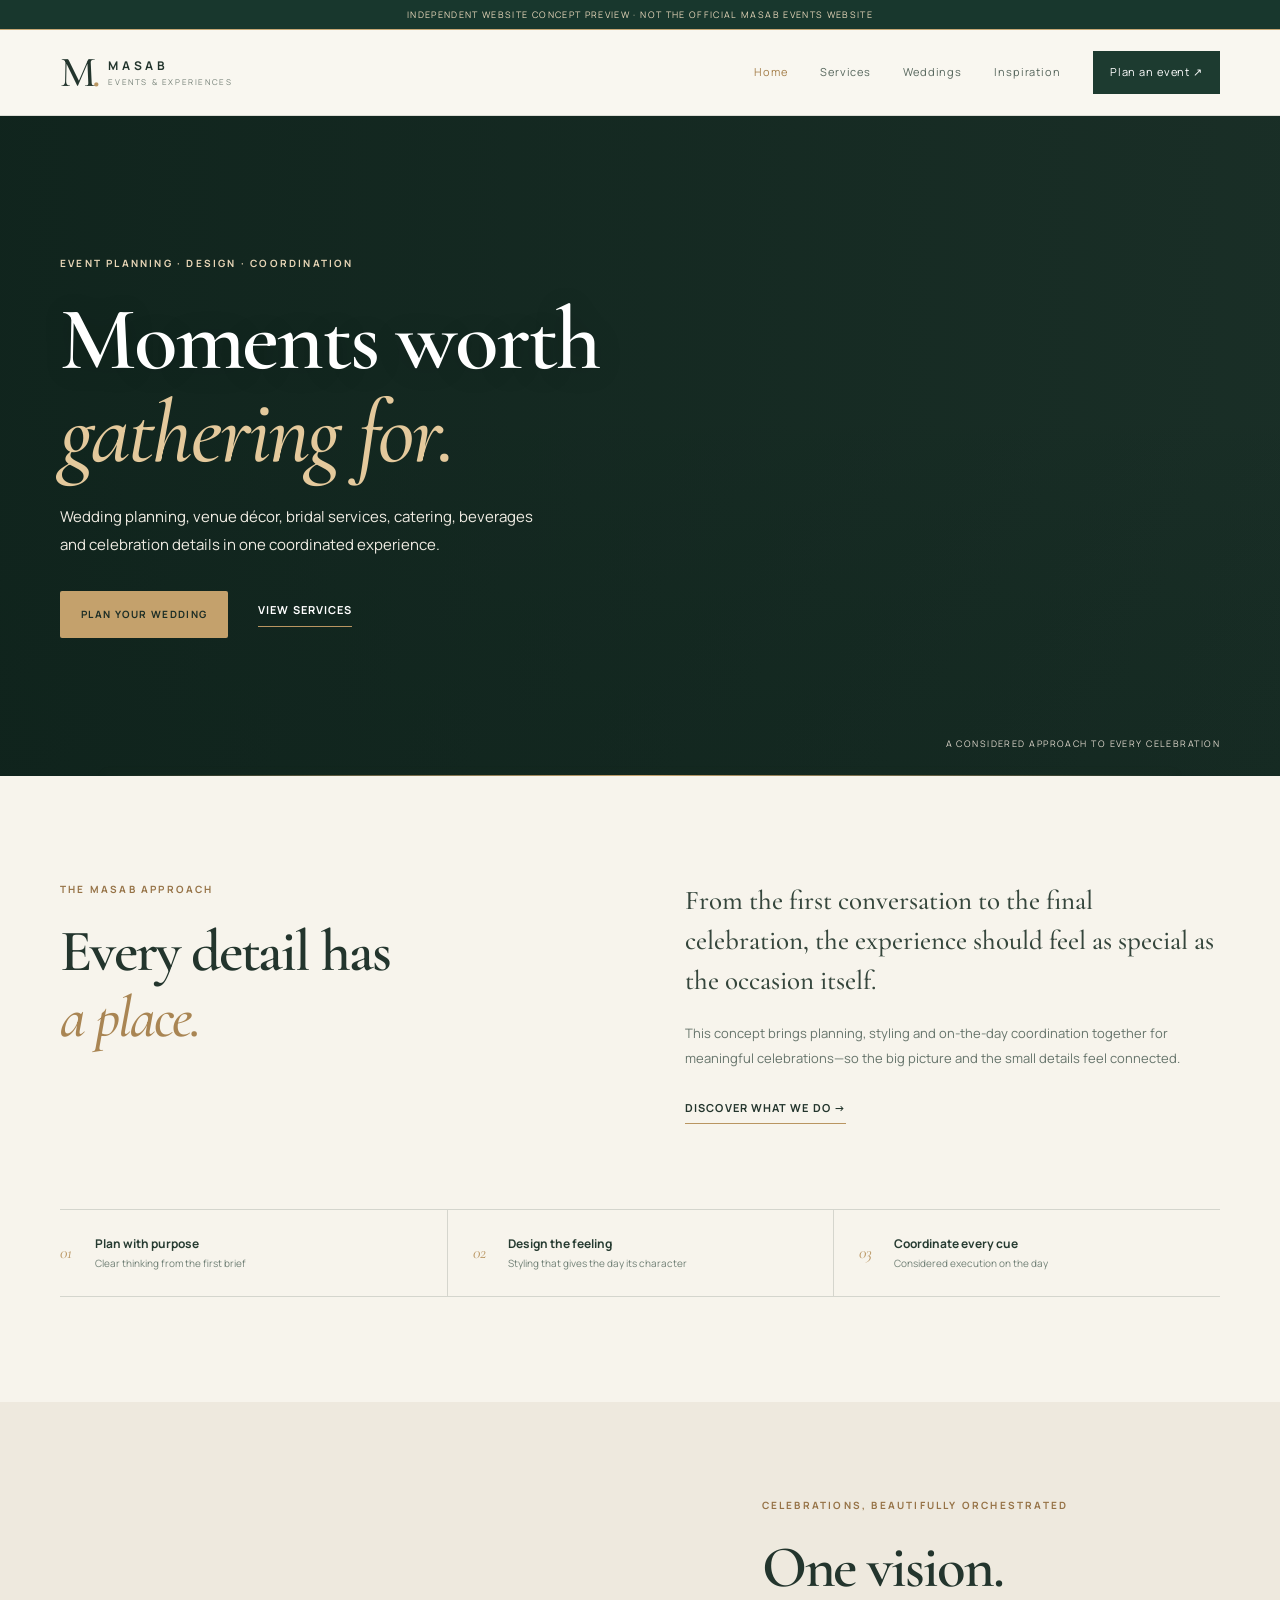
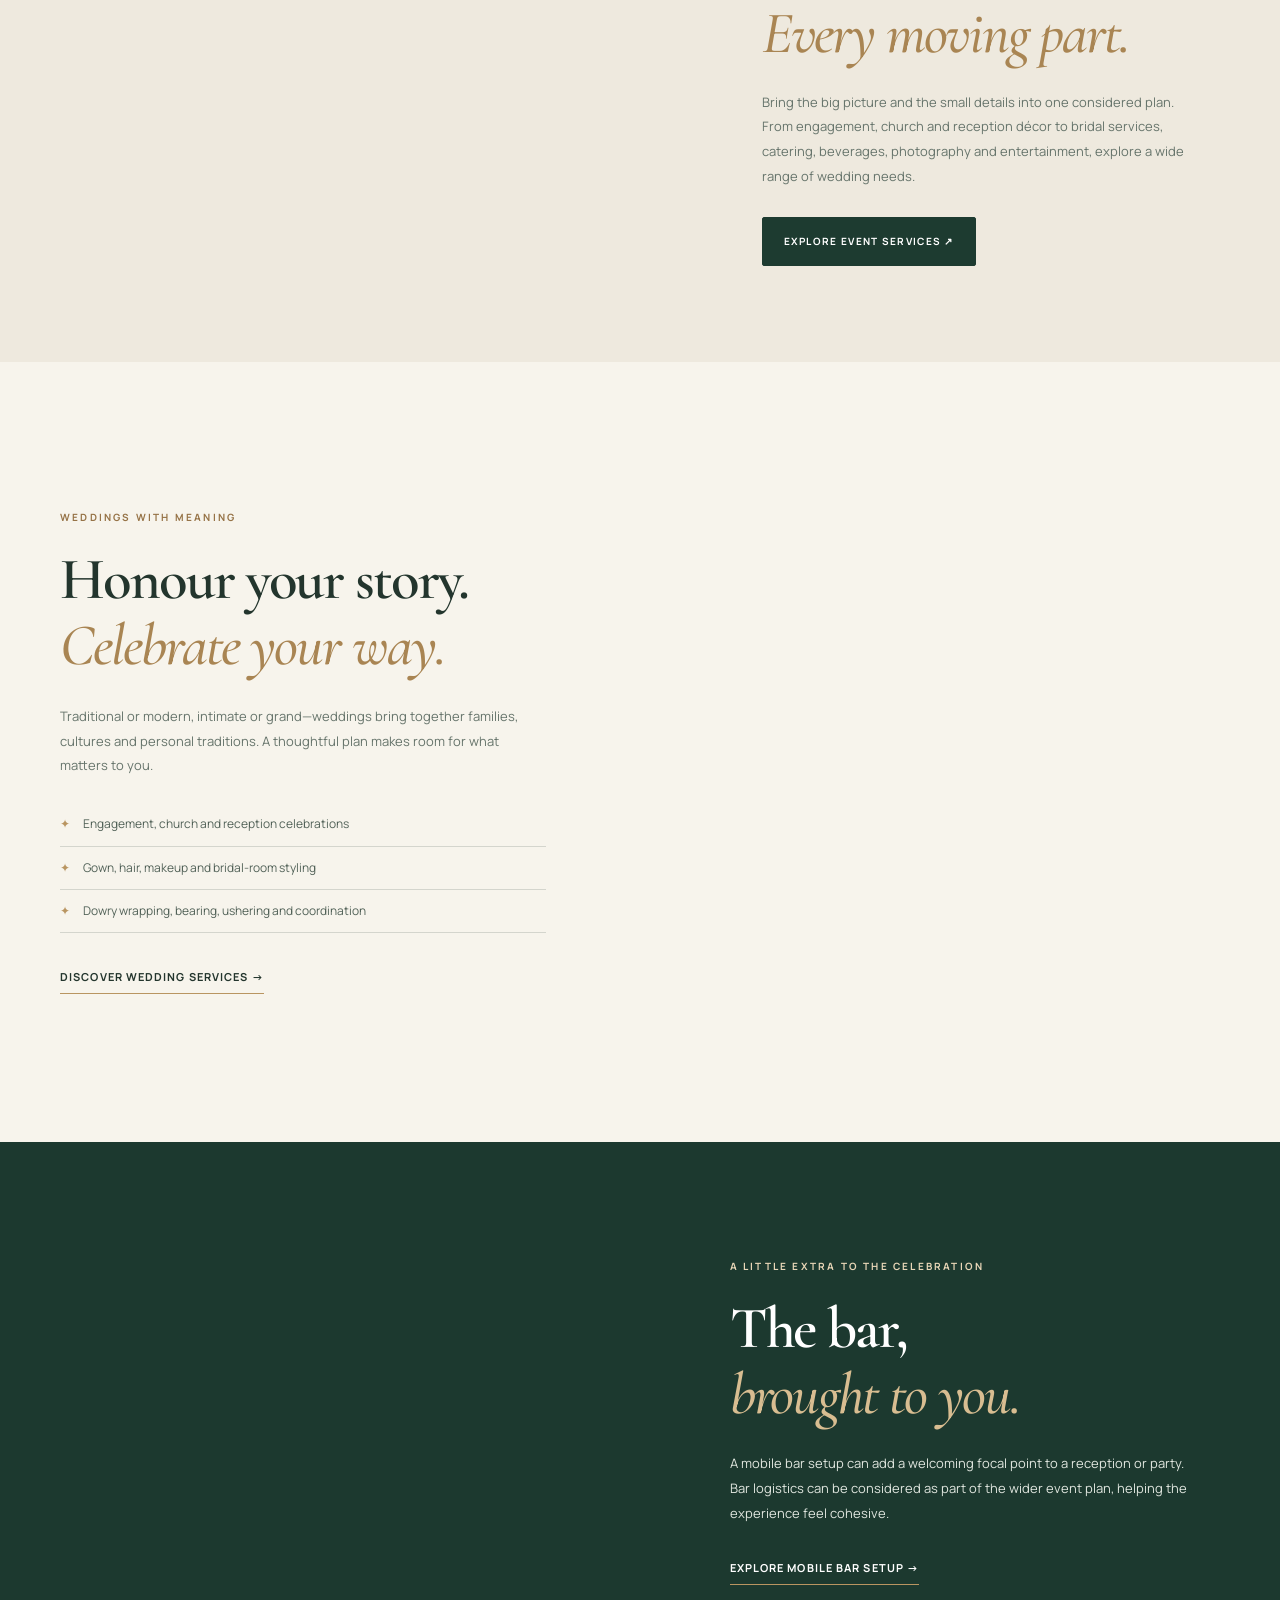
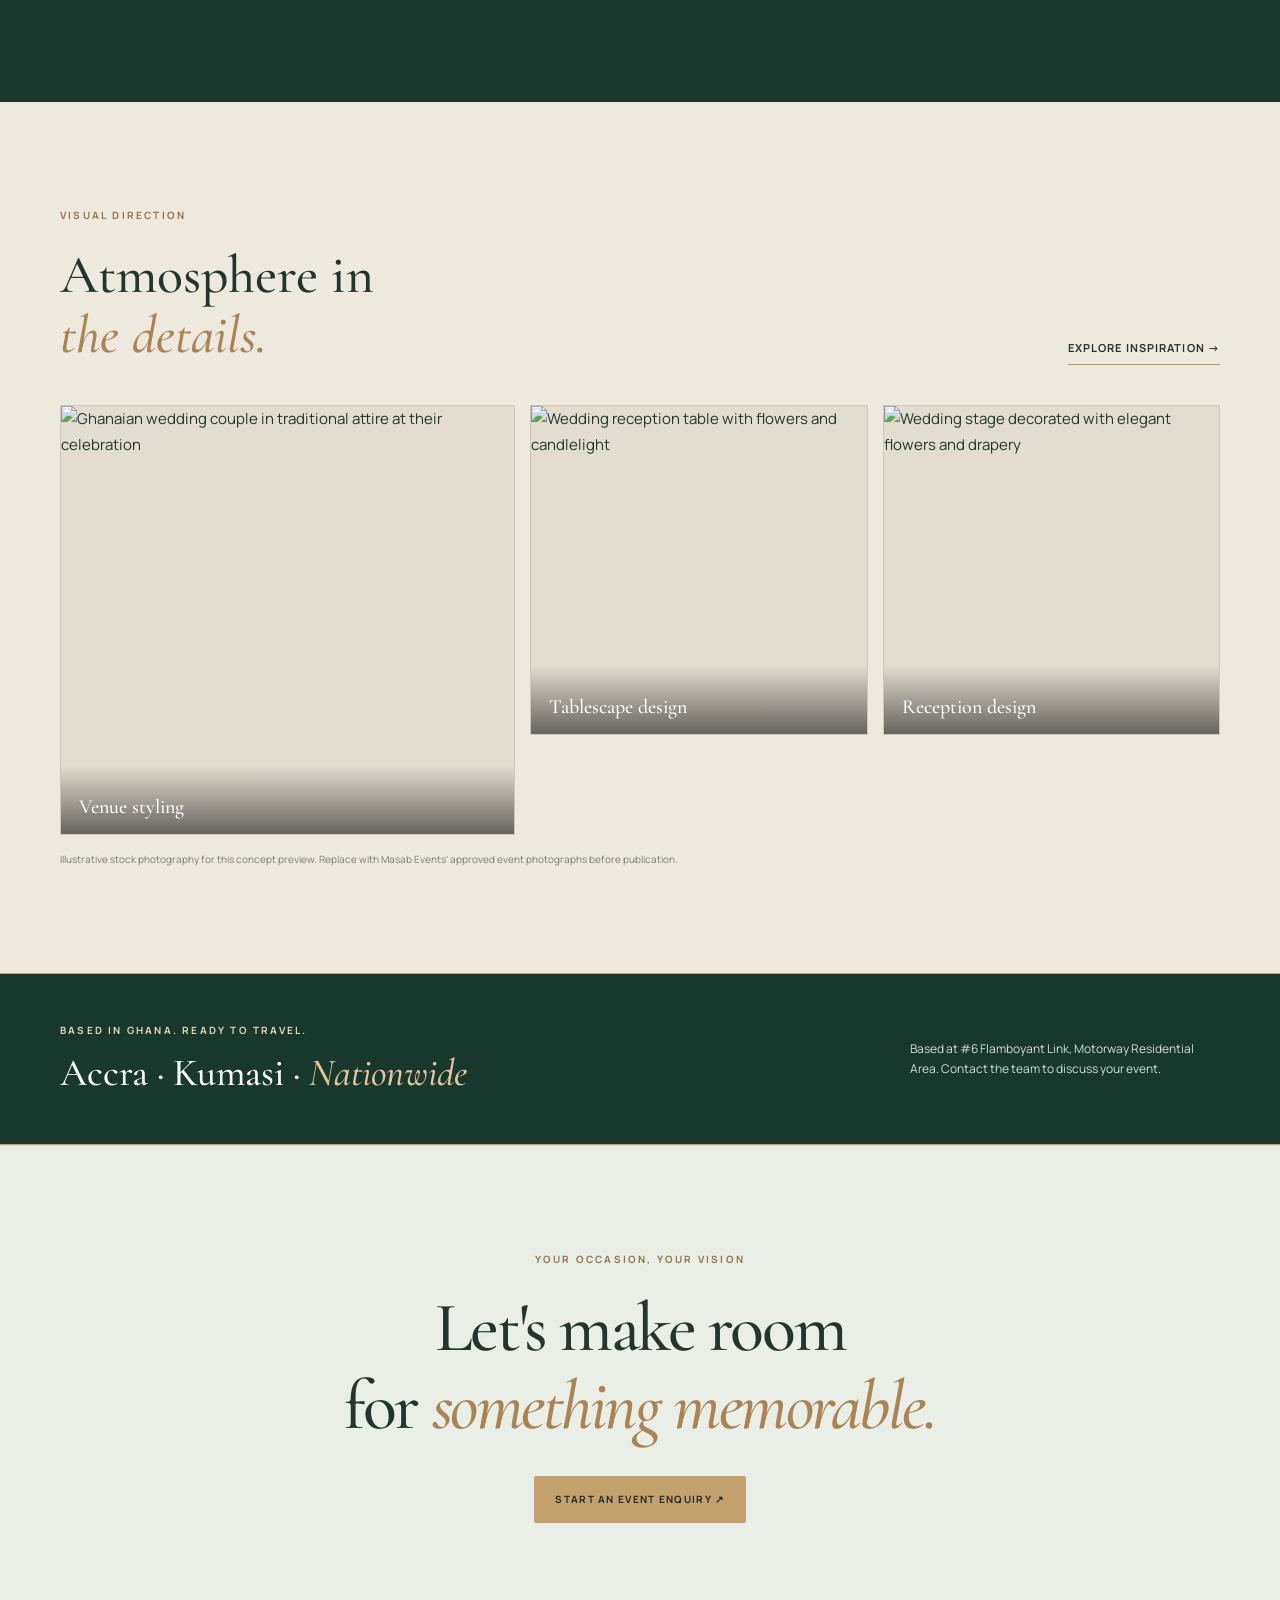
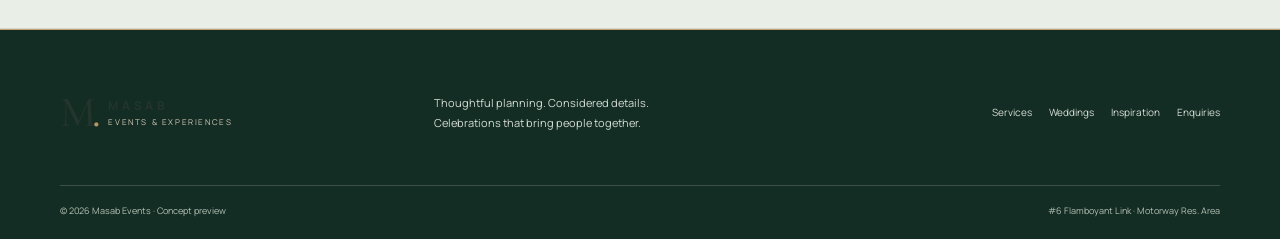
==== commit 71d6f983: "Refresh homepage hero, calls to action and image direction" ====
--- a/index.html
+++ b/index.html
@@ -1,16 +1,16 @@
 <!doctype html>
-<html lang="en"><head><meta charset="utf-8"><meta name="viewport" content="width=device-width,initial-scale=1"><meta name="theme-color" content="#191713"><meta name="description" content="Thoughtful event planning, styling and coordination for weddings and celebrations in Accra, Kumasi and nationwide.">
-<meta property="og:type" content="website"><meta property="og:title" content="Masab Events | Thoughtful Planning. Unforgettable Moments."><meta property="og:description" content="Thoughtful event planning, styling and coordination for weddings and celebrations in Accra, Kumasi and nationwide."><meta property="og:image" content="https://images.unsplash.com/photo-1769812343775-85a27e6a076c?auto=format&amp;fit=crop&amp;w=1200&amp;q=85"><title>Masab Events | Thoughtful Planning. Unforgettable Moments.</title><link rel="preconnect" href="https://fonts.googleapis.com"><link rel="preconnect" href="https://fonts.gstatic.com" crossorigin><link href="https://fonts.googleapis.com/css2?family=Manrope:wght@400;500;600;700&family=Playfair+Display:ital,wght@0,500;0,600;1,500;1,600&family=Cormorant+Garamond:wght@500;600;700&display=swap" rel="stylesheet"><link rel="stylesheet" href="assets/css/styles.css"><script src="assets/js/main.js" defer></script></head>
+<html lang="en"><head><meta charset="utf-8"><meta name="viewport" content="width=device-width,initial-scale=1"><meta name="theme-color" content="#f8f5ef"><meta name="description" content="Thoughtful event planning, styling and coordination for weddings and celebrations in Accra, Kumasi and nationwide.">
+<meta property="og:type" content="website"><meta property="og:title" content="Masab Events | Thoughtful Planning. Unforgettable Moments."><meta property="og:description" content="Thoughtful event planning, styling and coordination for weddings and celebrations in Accra, Kumasi and nationwide."><meta property="og:image" content="https://images.unsplash.com/photo-1648328168368-3a25f2152802?auto=format&fit=crop&fm=webp&w=1200&q=70"><title>Masab Events | Thoughtful Planning. Unforgettable Moments.</title><link rel="preconnect" href="https://fonts.googleapis.com"><link rel="preconnect" href="https://fonts.gstatic.com" crossorigin><link href="https://fonts.googleapis.com/css2?family=Cormorant+Garamond:wght@500;600;700&family=Manrope:wght@400;500;600;700&display=swap" rel="stylesheet"><link rel="stylesheet" href="assets/css/styles.css"><script src="assets/js/main.js" defer></script></head>
 <body>
 <a class="skip-link" href="#main-content">Skip to content</a><div class="concept-note">Independent website concept preview · Not the official Masab Events website</div>
 <header class="header"><a class="brand" href="index.html"><span class="monogram">M<span>.</span></span><span><b>MASAB</b><small>EVENTS & EXPERIENCES</small></span></a><button class="menu-toggle" aria-label="Open navigation" aria-expanded="false" aria-controls="primary-navigation"><i></i><i></i></button><nav class="nav" id="primary-navigation" aria-label="Primary navigation"><a class="active" href="index.html">Home</a><a href="services.html">Services</a><a href="weddings.html">Weddings</a><a href="gallery.html">Inspiration</a><a class="nav-button" href="contact.html">Plan an event ↗</a></nav></header>
 <main id="main-content">
-<section class="hero"><div class="hero-bg"></div><div class="hero-overlay"></div><div class="wrap hero-inner"><p class="eyebrow pale">EVENT PLANNING · DESIGN · COORDINATION</p><h1>Moments worth<br><em>gathering for.</em></h1><p class="hero-lede">Wedding planning, venue décor, bridal services, catering, beverages and celebration details in one coordinated experience.</p><div class="actions"><a class="button gold" href="contact.html">Begin your enquiry ↗</a><a class="under-link white" href="services.html">Explore our services →</a></div></div><span class="hero-caption">A considered approach to every celebration</span></section>
+<section class="hero"><div class="hero-bg" role="img" aria-label="Ghanaian couple in traditional wedding attire"></div><div class="hero-overlay"></div><div class="wrap hero-inner"><p class="eyebrow pale">EVENT PLANNING · DESIGN · COORDINATION</p><h1>Moments worth<br><em>gathering for.</em></h1><p class="hero-lede">Wedding planning, venue décor, bridal services, catering, beverages and celebration details in one coordinated experience.</p><div class="actions"><a class="button gold" href="contact.html">Plan Your Wedding</a><a class="under-link white" href="services.html">View Services</a></div></div><span class="hero-caption">A considered approach to every celebration</span></section>
 <section class="section intro"><div class="wrap intro-grid"><div><p class="eyebrow">THE MASAB APPROACH</p><h2>Every detail has<br><em>a place.</em></h2></div><div class="intro-copy"><p class="serif-lede">From the first conversation to the final celebration, the experience should feel as special as the occasion itself.</p><p>This concept brings planning, styling and on-the-day coordination together for meaningful celebrations—so the big picture and the small details feel connected.</p><a class="under-link" href="services.html">Discover what we do →</a></div></div><div class="wrap pillars"><div><span>01</span><b>Plan with purpose</b><small>Clear thinking from the first brief</small></div><div><span>02</span><b>Design the feeling</b><small>Styling that gives the day its character</small></div><div><span>03</span><b>Coordinate every cue</b><small>Considered execution on the day</small></div></div></section>
 <section class="split"><div class="split-photo photo-tables"></div><div class="split-copy"><p class="eyebrow">CELEBRATIONS, BEAUTIFULLY ORCHESTRATED</p><h2>One vision.<br><em>Every moving part.</em></h2><p>Bring the big picture and the small details into one considered plan. From engagement, church and reception décor to bridal services, catering, beverages, photography and entertainment, explore a wide range of wedding needs.</p><a class="button dark" href="services.html">Explore event services ↗</a></div></section>
 <section class="section wedding-feature"><div class="wrap wedding-grid"><div class="wedding-text"><p class="eyebrow">WEDDINGS WITH MEANING</p><h2>Honour your story.<br><em>Celebrate your way.</em></h2><p>Traditional or modern, intimate or grand—weddings bring together families, cultures and personal traditions. A thoughtful plan makes room for what matters to you.</p><ul><li>Engagement, church and reception celebrations</li><li>Gown, hair, makeup and bridal-room styling</li><li>Dowry wrapping, bearing, ushering and coordination</li></ul><a class="under-link" href="weddings.html">Discover wedding services →</a></div><div class="wedding-photo"></div></div></section>
 <section class="split reverse"><div class="split-photo photo-bar"></div><div class="split-copy dark-panel"><p class="eyebrow pale">A LITTLE EXTRA TO THE CELEBRATION</p><h2>The bar,<br><em>brought to you.</em></h2><p>A mobile bar setup can add a welcoming focal point to a reception or party. Bar logistics can be considered as part of the wider event plan, helping the experience feel cohesive.</p><a class="under-link white" href="services.html#mobile-bar">Explore mobile bar setup →</a></div></section>
-<section class="section inspiration"><div class="wrap section-heading"><div><p class="eyebrow">VISUAL DIRECTION</p><h2>Atmosphere in<br><em>the details.</em></h2></div><a class="under-link" href="gallery.html">Explore inspiration →</a></div><div class="wrap image-grid"><a href="gallery.html" class="image-tile tall"><img loading="lazy" decoding="async" src="https://images.unsplash.com/photo-1769812343775-85a27e6a076c?auto=format&fit=crop&w=1000&q=85" alt="Elegant wedding reception venue styling with floral table arrangements"><b>Venue styling</b></a><a href="gallery.html" class="image-tile"><img loading="lazy" decoding="async" src="https://images.unsplash.com/photo-1763553113332-800519753e40?auto=format&fit=crop&w=900&q=85" alt="Wedding reception tables arranged with floral centrepieces"><b>Tablescape design</b></a><a href="gallery.html" class="image-tile"><img loading="lazy" decoding="async" src="https://images.unsplash.com/photo-1769812343775-85a27e6a076c?auto=format&fit=crop&w=900&q=85" alt="Candlelit event table with floral centrepiece and refined place settings"><b>Reception design</b></a></div><p class="wrap disclaimer">Illustrative stock photography for this concept preview. Replace with Masab Events’ approved event photographs before publication.</p></section>
+<section class="section inspiration"><div class="wrap section-heading"><div><p class="eyebrow">VISUAL DIRECTION</p><h2>Atmosphere in<br><em>the details.</em></h2></div><a class="under-link" href="gallery.html">Explore inspiration →</a></div><div class="wrap image-grid"><a href="gallery.html" class="image-tile tall"><img loading="lazy" decoding="async" src="https://images.unsplash.com/photo-1648328168368-3a25f2152802?auto=format&fit=crop&fm=webp&w=1000&q=70" alt="Ghanaian wedding couple in traditional attire at their celebration"><b>Venue styling</b></a><a href="gallery.html" class="image-tile"><img loading="lazy" decoding="async" src="https://images.unsplash.com/photo-1738669469820-259d9c7189bb?auto=format&fit=crop&fm=webp&w=900&q=68" alt="Wedding reception table with flowers and candlelight"><b>Tablescape design</b></a><a href="gallery.html" class="image-tile"><img loading="lazy" decoding="async" src="https://images.unsplash.com/photo-1745573673583-a51f665ae48e?auto=format&fit=crop&fm=webp&w=900&q=68" alt="Wedding stage decorated with elegant flowers and drapery"><b>Reception design</b></a></div><p class="wrap disclaimer">Illustrative stock photography for this concept preview. Replace with Masab Events’ approved event photographs before publication.</p></section>
 <section class="coverage"><div class="wrap coverage-row"><div><p class="eyebrow pale">BASED IN GHANA. READY TO TRAVEL.</p><h2>Accra · Kumasi · <em>Nationwide</em></h2></div><p>Based at #6 Flamboyant Link, Motorway Residential Area. Contact the team to discuss your event.</p></div></section>
 <section class="section closing"><div class="wrap"><p class="eyebrow">YOUR OCCASION, YOUR VISION</p><h2>Let's make room<br>for <em>something memorable.</em></h2><a class="button gold" href="contact.html">Start an event enquiry ↗</a></div></section>
 </main><footer class="footer"><div class="wrap footer-main"><a class="brand footer-brand" href="index.html"><span class="monogram">M<span>.</span></span><span><b>MASAB</b><small>EVENTS & EXPERIENCES</small></span></a><p>Thoughtful planning. Considered details.<br>Celebrations that bring people together.</p><div class="footer-links"><a href="services.html">Services</a><a href="weddings.html">Weddings</a><a href="gallery.html">Inspiration</a><a href="contact.html">Enquiries</a></div></div><div class="wrap footer-bottom"><span>© <span data-year></span> Masab Events · Concept preview</span><span>#6 Flamboyant Link · Motorway Res. Area</span></div></footer></body></html>
--- a/assets/css/styles.css
+++ b/assets/css/styles.css
@@ -1,5 +1,5 @@
-:root{--ink:#211d18;--muted:#706a61;--paper:#f5f1ea;--gold:#bd9b67;--dark:#191713;--line:rgba(35,29,22,.14);--serif:"Playfair Display",Georgia,serif;--sans:"DM Sans",Arial,sans-serif}*{box-sizing:border-box}html{scroll-behavior:smooth}body{margin:0;background:var(--paper);color:var(--ink);font:15px/1.7 var(--sans)}a{color:inherit;text-decoration:none}img{display:block;width:100%;object-fit:cover}.wrap{width:min(1160px,calc(100% - 56px));margin:auto}.concept-note{padding:7px 12px;background:#28231d;color:#d7c7aa;text-align:center;font-size:9px;letter-spacing:.13em;text-transform:uppercase}.header{height:86px;padding:0 max(28px,calc((100vw - 1160px)/2));display:flex;align-items:center;justify-content:space-between;background:#f5f1ea;position:relative;z-index:5;border-bottom:1px solid rgba(35,29,22,.08)}.brand{display:flex;align-items:center;gap:12px}.monogram{font:500 39px/1 var(--serif);letter-spacing:-.1em}.monogram span{color:var(--gold)}.brand b,.brand small{display:block;line-height:1.3}.brand b{font-size:12px;letter-spacing:.25em}.brand small{font-size:8px;color:#777067;letter-spacing:.2em;margin-top:4px}.nav{display:flex;align-items:center;gap:32px}.nav a{font-size:11px;letter-spacing:.08em;color:#625b51}.nav a.active,.nav a:hover{color:#a27d4e}.nav .nav-button{background:var(--ink);color:#fff;padding:12px 17px}.menu-toggle{display:none}.eyebrow{font-size:10px;letter-spacing:.22em;text-transform:uppercase;color:#9a7951;font-weight:700;margin:0 0 21px}.eyebrow.pale{color:#d1b88f}.hero,.page-hero{position:relative;min-height:660px;display:flex;align-items:center;overflow:hidden;background:#322d26}.hero-bg,.hero-overlay{position:absolute;inset:0}.hero-bg{background:url("https://images.unsplash.com/photo-1519167758481-83f550bb49b3?auto=format&fit=crop&w=2200&q=90") center/cover}.hero-overlay{background:linear-gradient(90deg,rgba(17,15,13,.8),rgba(17,15,13,.1)),linear-gradient(0deg,rgba(17,15,13,.25),transparent 45%)}.hero-inner{position:relative;color:white;padding:40px 0}.hero h1,.page-hero h1{font:500 clamp(58px,7vw,96px)/1.04 var(--serif);letter-spacing:-.045em;margin:0 0 24px}.hero h1 em,.page-hero h1 em{color:#d7bd96;font-weight:500}.hero-lede{max-width:500px;color:#e1ddd6;font-size:15px;line-height:1.85}.actions{display:flex;align-items:center;gap:30px;margin-top:32px}.button{display:inline-flex;align-items:center;justify-content:center;padding:15px 21px;font-size:10px;font-weight:700;letter-spacing:.1em;text-transform:uppercase;border:0;cursor:pointer;transition:transform .2s,background .2s}.button:hover{transform:translateY(-2px)}.gold{background:var(--gold);color:#211b14}.gold:hover{background:#d0b080}.dark{background:var(--ink);color:white}.dark:hover{background:#463b2f}.under-link{display:inline-block;font-size:11px;font-weight:700;letter-spacing:.1em;text-transform:uppercase;padding-bottom:6px;border-bottom:1px solid currentColor}.under-link.white{color:white}.hero-caption{position:absolute;right:max(28px,calc((100vw - 1160px)/2));bottom:25px;color:#ddd6cb;font-size:9px;letter-spacing:.16em;text-transform:uppercase}.section{padding:105px 0}.intro-grid{display:grid;grid-template-columns:1fr 1fr;gap:90px}.intro h2,.wedding-text h2,.split-copy h2,.closing h2,.service-intro h2,.wedding-intro h2,.wedding-story-copy h2,.contact-grid h2,.section-title{font:500 clamp(39px,4.6vw,62px)/1.12 var(--serif);letter-spacing:-.035em;margin:0}.intro h2 em,.wedding-text h2 em,.split-copy h2 em,.service-intro h2 em,.wedding-intro h2 em,.contact-grid h2 em,.section-title em{color:#a9875c;font-weight:500}.serif-lede{font:500 22px/1.48 var(--serif);color:#3a332b;margin:0 0 20px}.intro-copy>p:not(.serif-lede),.split-copy>p:not(.eyebrow),.wedding-text>p:not(.eyebrow),.contact-grid>div>p:not(.eyebrow){font-size:13px;color:var(--muted);line-height:1.9}.intro-copy .under-link{margin-top:15px}.pillars{display:grid;grid-template-columns:repeat(3,1fr);border-top:1px solid var(--line);border-bottom:1px solid var(--line);margin-top:85px}.pillars>div{padding:24px 20px 24px 0;display:grid;grid-template-columns:35px 1fr;align-items:center}.pillars>div+div{border-left:1px solid var(--line);padding-left:25px}.pillars span{grid-row:span 2;color:var(--gold);font:italic 17px var(--serif)}.pillars b{font-size:12px}.pillars small{font-size:10px;color:var(--muted)}.split{display:grid;grid-template-columns:1.05fr .95fr;min-height:560px;background:#e9e1d6}.split-photo{min-height:560px;background-position:center;background-size:cover}.photo-tables{background-image:url("https://images.unsplash.com/photo-1464366400600-7168b8af9bc3?auto=format&fit=crop&w=1500&q=90")}.split-copy{align-self:center;padding:65px clamp(38px,7vw,100px)}.split-copy h2 em{color:#bd9b67}.split-copy>p:not(.eyebrow){margin:23px 0 29px}.split.reverse{grid-template-columns:1fr 1fr;background:#28231d;color:#fff}.photo-bar{background-image:url("https://images.unsplash.com/photo-1514933651103-005eec06c04b?auto=format&fit=crop&w=1400&q=90")}.dark-panel>p:not(.eyebrow){color:#c6beb2}.wedding-grid{display:grid;grid-template-columns:.9fr 1.1fr;align-items:center;gap:80px}.wedding-text>p:not(.eyebrow){max-width:470px;margin:25px 0;color:var(--muted);font-size:13px}.wedding-text ul{list-style:none;padding:0;margin:24px 0 30px}.wedding-text li{font-size:12px;color:#59534b;padding:11px 0 11px 23px;border-bottom:1px solid var(--line);position:relative}.wedding-text li:before{content:"✦";position:absolute;left:0;color:var(--gold)}.wedding-photo{height:570px;background:url("https://images.unsplash.com/photo-1519167758481-83f550bb49b3?auto=format&fit=crop&w=1300&q=90") center/cover}.inspiration{background:#eee8de}.section-heading{display:flex;justify-content:space-between;align-items:end;margin-bottom:40px}.section-heading h2{font:500 clamp(38px,4.2vw,55px)/1.12 var(--serif);margin:0}.section-heading h2 em,.closing h2 em{color:#a9875c}.image-grid{display:grid;grid-template-columns:1.35fr 1fr 1fr;gap:15px}.image-tile{height:330px;position:relative;overflow:hidden;background:#d8d0c4}.image-tile.tall{height:430px;grid-row:span 2}.image-tile img{height:100%;transition:transform .5s}.image-tile:hover img{transform:scale(1.04)}.image-tile b{position:absolute;bottom:0;left:0;right:0;padding:30px 18px 15px;color:white;font:500 20px var(--serif);background:linear-gradient(transparent,rgba(0,0,0,.55))}.disclaimer{font-size:10px;color:#857c70;margin-top:16px}.coverage{background:#29251f;color:white;padding:48px 0}.coverage-row{display:flex;justify-content:space-between;align-items:center;gap:40px}.coverage h2{font:500 clamp(28px,3vw,39px) var(--serif);margin:0}.coverage h2 em{color:#c5a576}.coverage .eyebrow{margin-bottom:11px}.coverage-row>p{max-width:310px;color:#c5bfb4;font-size:12px}.closing{text-align:center;background:#e8dfd2}.closing h2{font-size:clamp(43px,5.5vw,70px);margin-bottom:30px}.footer{background:#191713;color:#fff;padding:52px 0 20px}.footer-main{display:grid;grid-template-columns:1fr 1.2fr 1fr;gap:30px;align-items:center;padding-bottom:42px}.footer-brand small{color:#aaa196}.footer-main>p{color:#b8b0a5;font-size:11px;line-height:1.8}.footer-links{display:flex;justify-content:flex-end;gap:17px;flex-wrap:wrap}.footer-links a{font-size:10px;color:#c9c1b6}.footer-bottom{border-top:1px solid #ffffff22;padding-top:17px;display:flex;justify-content:space-between;color:#938b80;font-size:9px}
-/* Inner page components */.page-hero{min-height:490px}.page-hero:before{content:"";position:absolute;inset:0;background-position:center;background-size:cover}.services-hero:before{background-image:url("https://images.unsplash.com/photo-1519167758481-83f550bb49b3?auto=format&fit=crop&w=2000&q=85")}.weddings-hero:before{background-image:url("https://images.unsplash.com/photo-1519167758481-83f550bb49b3?auto=format&fit=crop&w=2000&q=85")}.gallery-hero:before{background-image:url("https://images.unsplash.com/photo-1464366400600-7168b8af9bc3?auto=format&fit=crop&w=2000&q=85")}.contact-hero:before{background-image:url("https://images.unsplash.com/photo-1519167758481-83f550bb49b3?auto=format&fit=crop&w=2000&q=85")}.page-hero-content{position:relative;color:#fff;padding:70px 0}.page-hero-content>p:last-child{max-width:490px;color:#ddd6cd;font-size:14px}.service-intro{max-width:750px}.service-intro .serif-lede{max-width:580px;margin-top:24px}.service-cards{display:grid;grid-template-columns:1fr 1fr;gap:60px 34px;margin-top:65px}.service-cards article>small{font-size:9px;letter-spacing:.2em;color:#a27e50;font-weight:700}.service-img{height:275px;margin:14px 0 21px;background-size:cover;background-position:center}.planning-img{background-image:url("https://images.unsplash.com/photo-1519167758481-83f550bb49b3?auto=format&fit=crop&w=1100&q=85")}.design-img{background-image:url("https://images.unsplash.com/photo-1464366400600-7168b8af9bc3?auto=format&fit=crop&w=1100&q=85")}.coordination-img{background-image:url("https://images.unsplash.com/photo-1519225421980-715cb0215aed?auto=format&fit=crop&w=1100&q=85")}.bar-img{background-image:url("https://images.unsplash.com/photo-1514933651103-005eec06c04b?auto=format&fit=crop&w=1100&q=85")}.service-cards h3,.steps h3,.wedding-points h3{font:500 25px var(--serif);margin:0 0 9px}.service-cards p,.service-cards li{font-size:12px;color:var(--muted);line-height:1.85}.service-cards ul{padding-left:17px}.process{background:#25211c;color:white;padding:90px 0}.process h2{font:500 clamp(39px,4vw,55px)/1.1 var(--serif);margin:0}.process h2 em,.wedding-story-copy h2 em{color:#c2a071}.steps{display:grid;grid-template-columns:repeat(3,1fr);gap:40px;margin-top:55px}.steps article{border-top:1px solid #ffffff55;padding-top:20px}.steps span,.wedding-points span{font:italic 19px var(--serif);color:#c2a071}.steps h3{margin-top:17px}.steps p{font-size:12px;color:#bbb3a8;line-height:1.8}.wedding-intro{display:grid;grid-template-columns:1fr 1fr;gap:80px}.wedding-intro .serif-lede{margin:0 0 20px}.wedding-intro p:not(.serif-lede){font-size:13px;color:var(--muted);line-height:1.9}.wedding-story{display:grid;grid-template-columns:1fr 1fr;background:#29251f;color:white}.wedding-story-image{min-height:510px;background:url("https://images.unsplash.com/photo-1464366400600-7168b8af9bc3?auto=format&fit=crop&w=1400&q=85") center/cover}.wedding-story-copy{align-self:center;padding:65px clamp(38px,7vw,95px)}.wedding-story-copy h2{font:500 clamp(40px,4.5vw,58px)/1.12 var(--serif);margin:0}.wedding-story-copy p:last-child{font-size:13px;color:#c3bbb0;line-height:1.9;margin-top:24px}.section-title{margin-bottom:45px}.wedding-points{display:grid;grid-template-columns:repeat(4,1fr);gap:24px}.wedding-points article{border-top:1px solid var(--line);padding-top:18px}.wedding-points h3{font-size:20px;margin-top:16px}.wedding-points p{font-size:11px;color:var(--muted);line-height:1.85}.gallery-grid{display:grid;grid-template-columns:1.3fr 1fr 1fr;gap:18px;margin-top:45px}.gallery-grid figure{margin:0}.gallery-grid figure.wide{grid-column:span 2}.gallery-grid img{height:275px}.gallery-grid .wide img{height:390px}.gallery-grid figcaption{display:flex;justify-content:space-between;gap:12px;padding:11px 0;border-bottom:1px solid var(--line)}.gallery-grid figcaption b{font:500 17px var(--serif)}.gallery-grid figcaption small{font-size:9px;color:var(--muted)}.contact-section{background:#eee8de}.contact-grid{display:grid;grid-template-columns:.85fr 1.15fr;gap:75px;align-items:start}.contact-grid h2{font-size:clamp(40px,4.4vw,57px)}.contact-grid>div>p:not(.eyebrow){margin-top:24px}.contact-note{margin-top:42px;padding:18px 0;border-block:1px solid var(--line);display:flex;flex-direction:column;gap:7px}.contact-note b{font:500 19px var(--serif)}.contact-note span{font-size:10px;color:var(--muted);line-height:1.8}.form-card{background:#faf8f4;padding:38px;box-shadow:0 18px 55px #2a22100f}.form-label{display:block;font-size:9px;letter-spacing:.18em;color:#a17d4f;font-weight:700;margin-bottom:23px}.form-card form>label,.form-card form>.two-fields label{display:flex;flex-direction:column;gap:7px;margin-bottom:17px;font-size:10px;font-weight:700}.form-card input,.form-card select,.form-card textarea{width:100%;padding:13px 14px;border:1px solid #ddd5c8;background:white;color:var(--ink);font:12px var(--sans);border-radius:0;outline:0}.form-card input:focus,.form-card select:focus,.form-card textarea:focus{border-color:#a9875c;box-shadow:0 0 0 2px #a9875c1f}.form-card textarea{resize:vertical}.two-fields{display:grid;grid-template-columns:1fr 1fr;gap:14px}.submit-button{width:100%;margin-top:5px}.form-status{font-size:10px;color:#847b6f;line-height:1.7;margin:14px 0 0}.form-section-title{font:500 20px/1.3 var(--serif);color:#8d6d46;border-top:1px solid var(--line);padding-top:20px;margin:26px 0 16px}.form-section-title:first-of-type{margin-top:0}.form-help{font-size:10px;color:var(--muted);margin:-8px 0 14px}.service-checks{display:grid;grid-template-columns:1fr 1fr;gap:10px 14px;margin:0 0 20px}.service-checks label,.consent-check{display:flex;align-items:flex-start;gap:9px;font-size:10px;font-weight:500;line-height:1.6;color:#514a41}.service-checks input,.consent-check input{width:auto;margin:3px 0 0;accent-color:#9a7951;flex:0 0 auto}.consent-check{padding:14px;background:#f2ede5;margin:20px 0}.consent-check span{display:block}.form-card input[type=checkbox]{box-shadow:none}.form-status.is-active{padding:12px;background:#f0e8dc;color:#4f4435}.enquiry-preview{white-space:pre-wrap;overflow-wrap:anywhere;background:#f2ede5;padding:14px;font:11px/1.6 var(--sans);color:#4c453c;margin-top:12px}
+:root{--ink:#211d18;--muted:#706a61;--paper:#f5f1ea;--gold:#bd9b67;--dark:#191713;--line:rgba(35,29,22,.14);--serif:"Playfair Display",Georgia,serif;--sans:"DM Sans",Arial,sans-serif}*{box-sizing:border-box}html{scroll-behavior:smooth}body{margin:0;background:var(--paper);color:var(--ink);font:15px/1.7 var(--sans)}a{color:inherit;text-decoration:none}img{display:block;width:100%;object-fit:cover}.wrap{width:min(1160px,calc(100% - 56px));margin:auto}.concept-note{padding:7px 12px;background:#28231d;color:#d7c7aa;text-align:center;font-size:9px;letter-spacing:.13em;text-transform:uppercase}.header{height:86px;padding:0 max(28px,calc((100vw - 1160px)/2));display:flex;align-items:center;justify-content:space-between;background:#f5f1ea;position:relative;z-index:5;border-bottom:1px solid rgba(35,29,22,.08)}.brand{display:flex;align-items:center;gap:12px}.monogram{font:500 39px/1 var(--serif);letter-spacing:-.1em}.monogram span{color:var(--gold)}.brand b,.brand small{display:block;line-height:1.3}.brand b{font-size:12px;letter-spacing:.25em}.brand small{font-size:8px;color:#777067;letter-spacing:.2em;margin-top:4px}.nav{display:flex;align-items:center;gap:32px}.nav a{font-size:11px;letter-spacing:.08em;color:#625b51}.nav a.active,.nav a:hover{color:#a27d4e}.nav .nav-button{background:var(--ink);color:#fff;padding:12px 17px}.menu-toggle{display:none}.eyebrow{font-size:10px;letter-spacing:.22em;text-transform:uppercase;color:#9a7951;font-weight:700;margin:0 0 21px}.eyebrow.pale{color:#d1b88f}.hero,.page-hero{position:relative;min-height:660px;display:flex;align-items:center;overflow:hidden;background:#322d26}.hero-bg,.hero-overlay{position:absolute;inset:0}.hero-bg{background:url("https://images.unsplash.com/photo-1769812343775-85a27e6a076c?auto=format&fit=crop&w=2200&q=90") center/cover}.hero-overlay{background:linear-gradient(90deg,rgba(17,15,13,.8),rgba(17,15,13,.1)),linear-gradient(0deg,rgba(17,15,13,.25),transparent 45%)}.hero-inner{position:relative;color:white;padding:40px 0}.hero h1,.page-hero h1{font:500 clamp(58px,7vw,96px)/1.04 var(--serif);letter-spacing:-.045em;margin:0 0 24px}.hero h1 em,.page-hero h1 em{color:#d7bd96;font-weight:500}.hero-lede{max-width:500px;color:#e1ddd6;font-size:15px;line-height:1.85}.actions{display:flex;align-items:center;gap:30px;margin-top:32px}.button{display:inline-flex;align-items:center;justify-content:center;padding:15px 21px;font-size:10px;font-weight:700;letter-spacing:.1em;text-transform:uppercase;border:0;cursor:pointer;transition:transform .2s,background .2s}.button:hover{transform:translateY(-2px)}.gold{background:var(--gold);color:#211b14}.gold:hover{background:#d0b080}.dark{background:var(--ink);color:white}.dark:hover{background:#463b2f}.under-link{display:inline-block;font-size:11px;font-weight:700;letter-spacing:.1em;text-transform:uppercase;padding-bottom:6px;border-bottom:1px solid currentColor}.under-link.white{color:white}.hero-caption{position:absolute;right:max(28px,calc((100vw - 1160px)/2));bottom:25px;color:#ddd6cb;font-size:9px;letter-spacing:.16em;text-transform:uppercase}.section{padding:105px 0}.intro-grid{display:grid;grid-template-columns:1fr 1fr;gap:90px}.intro h2,.wedding-text h2,.split-copy h2,.closing h2,.service-intro h2,.wedding-intro h2,.wedding-story-copy h2,.contact-grid h2,.section-title{font:500 clamp(39px,4.6vw,62px)/1.12 var(--serif);letter-spacing:-.035em;margin:0}.intro h2 em,.wedding-text h2 em,.split-copy h2 em,.service-intro h2 em,.wedding-intro h2 em,.contact-grid h2 em,.section-title em{color:#a9875c;font-weight:500}.serif-lede{font:500 22px/1.48 var(--serif);color:#3a332b;margin:0 0 20px}.intro-copy>p:not(.serif-lede),.split-copy>p:not(.eyebrow),.wedding-text>p:not(.eyebrow),.contact-grid>div>p:not(.eyebrow){font-size:13px;color:var(--muted);line-height:1.9}.intro-copy .under-link{margin-top:15px}.pillars{display:grid;grid-template-columns:repeat(3,1fr);border-top:1px solid var(--line);border-bottom:1px solid var(--line);margin-top:85px}.pillars>div{padding:24px 20px 24px 0;display:grid;grid-template-columns:35px 1fr;align-items:center}.pillars>div+div{border-left:1px solid var(--line);padding-left:25px}.pillars span{grid-row:span 2;color:var(--gold);font:italic 17px var(--serif)}.pillars b{font-size:12px}.pillars small{font-size:10px;color:var(--muted)}.split{display:grid;grid-template-columns:1.05fr .95fr;min-height:560px;background:#e9e1d6}.split-photo{min-height:560px;background-position:center;background-size:cover}.photo-tables{background-image:url("https://images.unsplash.com/photo-1763553113332-800519753e40?auto=format&fit=crop&w=1500&q=90")}.split-copy{align-self:center;padding:65px clamp(38px,7vw,100px)}.split-copy h2 em{color:#bd9b67}.split-copy>p:not(.eyebrow){margin:23px 0 29px}.split.reverse{grid-template-columns:1fr 1fr;background:#28231d;color:#fff}.photo-bar{background-image:url("https://images.unsplash.com/photo-1514933651103-005eec06c04b?auto=format&fit=crop&w=1400&q=90")}.dark-panel>p:not(.eyebrow){color:#c6beb2}.wedding-grid{display:grid;grid-template-columns:.9fr 1.1fr;align-items:center;gap:80px}.wedding-text>p:not(.eyebrow){max-width:470px;margin:25px 0;color:var(--muted);font-size:13px}.wedding-text ul{list-style:none;padding:0;margin:24px 0 30px}.wedding-text li{font-size:12px;color:#59534b;padding:11px 0 11px 23px;border-bottom:1px solid var(--line);position:relative}.wedding-text li:before{content:"✦";position:absolute;left:0;color:var(--gold)}.wedding-photo{height:570px;background:url("https://images.unsplash.com/photo-1769812343775-85a27e6a076c?auto=format&fit=crop&w=1300&q=90") center/cover}.inspiration{background:#eee8de}.section-heading{display:flex;justify-content:space-between;align-items:end;margin-bottom:40px}.section-heading h2{font:500 clamp(38px,4.2vw,55px)/1.12 var(--serif);margin:0}.section-heading h2 em,.closing h2 em{color:#a9875c}.image-grid{display:grid;grid-template-columns:1.35fr 1fr 1fr;gap:15px}.image-tile{height:330px;position:relative;overflow:hidden;background:#d8d0c4}.image-tile.tall{height:430px;grid-row:span 2}.image-tile img{height:100%;transition:transform .5s}.image-tile:hover img{transform:scale(1.04)}.image-tile b{position:absolute;bottom:0;left:0;right:0;padding:30px 18px 15px;color:white;font:500 20px var(--serif);background:linear-gradient(transparent,rgba(0,0,0,.55))}.disclaimer{font-size:10px;color:#857c70;margin-top:16px}.coverage{background:#29251f;color:white;padding:48px 0}.coverage-row{display:flex;justify-content:space-between;align-items:center;gap:40px}.coverage h2{font:500 clamp(28px,3vw,39px) var(--serif);margin:0}.coverage h2 em{color:#c5a576}.coverage .eyebrow{margin-bottom:11px}.coverage-row>p{max-width:310px;color:#c5bfb4;font-size:12px}.closing{text-align:center;background:#e8dfd2}.closing h2{font-size:clamp(43px,5.5vw,70px);margin-bottom:30px}.footer{background:#191713;color:#fff;padding:52px 0 20px}.footer-main{display:grid;grid-template-columns:1fr 1.2fr 1fr;gap:30px;align-items:center;padding-bottom:42px}.footer-brand small{color:#aaa196}.footer-main>p{color:#b8b0a5;font-size:11px;line-height:1.8}.footer-links{display:flex;justify-content:flex-end;gap:17px;flex-wrap:wrap}.footer-links a{font-size:10px;color:#c9c1b6}.footer-bottom{border-top:1px solid #ffffff22;padding-top:17px;display:flex;justify-content:space-between;color:#938b80;font-size:9px}
+/* Inner page components */.page-hero{min-height:490px}.page-hero:before{content:"";position:absolute;inset:0;background-position:center;background-size:cover}.services-hero:before{background-image:url("https://images.unsplash.com/photo-1769812343775-85a27e6a076c?auto=format&fit=crop&w=2000&q=85")}.weddings-hero:before{background-image:url("https://images.unsplash.com/photo-1769812343775-85a27e6a076c?auto=format&fit=crop&w=2000&q=85")}.gallery-hero:before{background-image:url("https://images.unsplash.com/photo-1763553113332-800519753e40?auto=format&fit=crop&w=2000&q=85")}.contact-hero:before{background-image:url("https://images.unsplash.com/photo-1769812343775-85a27e6a076c?auto=format&fit=crop&w=2000&q=85")}.page-hero-content{position:relative;color:#fff;padding:70px 0}.page-hero-content>p:last-child{max-width:490px;color:#ddd6cd;font-size:14px}.service-intro{max-width:750px}.service-intro .serif-lede{max-width:580px;margin-top:24px}.service-cards{display:grid;grid-template-columns:1fr 1fr;gap:60px 34px;margin-top:65px}.service-cards article>small{font-size:9px;letter-spacing:.2em;color:#a27e50;font-weight:700}.service-img{height:275px;margin:14px 0 21px;background-size:cover;background-position:center}.planning-img{background-image:url("https://images.unsplash.com/photo-1769812343775-85a27e6a076c?auto=format&fit=crop&w=1100&q=85")}.design-img{background-image:url("https://images.unsplash.com/photo-1763553113332-800519753e40?auto=format&fit=crop&w=1100&q=85")}.coordination-img{background-image:url("https://images.unsplash.com/photo-1773005695245-348091f9be27?auto=format&fit=crop&w=1100&q=85")}.bar-img{background-image:url("https://images.unsplash.com/photo-1514933651103-005eec06c04b?auto=format&fit=crop&w=1100&q=85")}.service-cards h3,.steps h3,.wedding-points h3{font:500 25px var(--serif);margin:0 0 9px}.service-cards p,.service-cards li{font-size:12px;color:var(--muted);line-height:1.85}.service-cards ul{padding-left:17px}.process{background:#25211c;color:white;padding:90px 0}.process h2{font:500 clamp(39px,4vw,55px)/1.1 var(--serif);margin:0}.process h2 em,.wedding-story-copy h2 em{color:#c2a071}.steps{display:grid;grid-template-columns:repeat(3,1fr);gap:40px;margin-top:55px}.steps article{border-top:1px solid #ffffff55;padding-top:20px}.steps span,.wedding-points span{font:italic 19px var(--serif);color:#c2a071}.steps h3{margin-top:17px}.steps p{font-size:12px;color:#bbb3a8;line-height:1.8}.wedding-intro{display:grid;grid-template-columns:1fr 1fr;gap:80px}.wedding-intro .serif-lede{margin:0 0 20px}.wedding-intro p:not(.serif-lede){font-size:13px;color:var(--muted);line-height:1.9}.wedding-story{display:grid;grid-template-columns:1fr 1fr;background:#29251f;color:white}.wedding-story-image{min-height:510px;background:url("https://images.unsplash.com/photo-1763553113332-800519753e40?auto=format&fit=crop&w=1400&q=85") center/cover}.wedding-story-copy{align-self:center;padding:65px clamp(38px,7vw,95px)}.wedding-story-copy h2{font:500 clamp(40px,4.5vw,58px)/1.12 var(--serif);margin:0}.wedding-story-copy p:last-child{font-size:13px;color:#c3bbb0;line-height:1.9;margin-top:24px}.section-title{margin-bottom:45px}.wedding-points{display:grid;grid-template-columns:repeat(4,1fr);gap:24px}.wedding-points article{border-top:1px solid var(--line);padding-top:18px}.wedding-points h3{font-size:20px;margin-top:16px}.wedding-points p{font-size:11px;color:var(--muted);line-height:1.85}.gallery-grid{display:grid;grid-template-columns:1.3fr 1fr 1fr;gap:18px;margin-top:45px}.gallery-grid figure{margin:0}.gallery-grid figure.wide{grid-column:span 2}.gallery-grid img{height:275px}.gallery-grid .wide img{height:390px}.gallery-grid figcaption{display:flex;justify-content:space-between;gap:12px;padding:11px 0;border-bottom:1px solid var(--line)}.gallery-grid figcaption b{font:500 17px var(--serif)}.gallery-grid figcaption small{font-size:9px;color:var(--muted)}.contact-section{background:#eee8de}.contact-grid{display:grid;grid-template-columns:.85fr 1.15fr;gap:75px;align-items:start}.contact-grid h2{font-size:clamp(40px,4.4vw,57px)}.contact-grid>div>p:not(.eyebrow){margin-top:24px}.contact-note{margin-top:42px;padding:18px 0;border-block:1px solid var(--line);display:flex;flex-direction:column;gap:7px}.contact-note b{font:500 19px var(--serif)}.contact-note span{font-size:10px;color:var(--muted);line-height:1.8}.form-card{background:#faf8f4;padding:38px;box-shadow:0 18px 55px #2a22100f}.form-label{display:block;font-size:9px;letter-spacing:.18em;color:#a17d4f;font-weight:700;margin-bottom:23px}.form-card form>label,.form-card form>.two-fields label{display:flex;flex-direction:column;gap:7px;margin-bottom:17px;font-size:10px;font-weight:700}.form-card input,.form-card select,.form-card textarea{width:100%;padding:13px 14px;border:1px solid #ddd5c8;background:white;color:var(--ink);font:12px var(--sans);border-radius:0;outline:0}.form-card input:focus,.form-card select:focus,.form-card textarea:focus{border-color:#a9875c;box-shadow:0 0 0 2px #a9875c1f}.form-card textarea{resize:vertical}.two-fields{display:grid;grid-template-columns:1fr 1fr;gap:14px}.submit-button{width:100%;margin-top:5px}.form-status{font-size:10px;color:#847b6f;line-height:1.7;margin:14px 0 0}.form-section-title{font:500 20px/1.3 var(--serif);color:#8d6d46;border-top:1px solid var(--line);padding-top:20px;margin:26px 0 16px}.form-section-title:first-of-type{margin-top:0}.form-help{font-size:10px;color:var(--muted);margin:-8px 0 14px}.service-checks{display:grid;grid-template-columns:1fr 1fr;gap:10px 14px;margin:0 0 20px}.service-checks label,.consent-check{display:flex;align-items:flex-start;gap:9px;font-size:10px;font-weight:500;line-height:1.6;color:#514a41}.service-checks input,.consent-check input{width:auto;margin:3px 0 0;accent-color:#9a7951;flex:0 0 auto}.consent-check{padding:14px;background:#f2ede5;margin:20px 0}.consent-check span{display:block}.form-card input[type=checkbox]{box-shadow:none}.form-status.is-active{padding:12px;background:#f0e8dc;color:#4f4435}.enquiry-preview{white-space:pre-wrap;overflow-wrap:anywhere;background:#f2ede5;padding:14px;font:11px/1.6 var(--sans);color:#4c453c;margin-top:12px}
 @media(max-width:900px){.nav{gap:17px}.nav a{font-size:10px}.intro-grid,.wedding-grid,.contact-grid{gap:42px}.split-copy{padding:50px 38px}.wedding-points{grid-template-columns:1fr 1fr}.footer-main{grid-template-columns:1fr 1fr}.footer-links{grid-column:1/-1;justify-content:flex-start}}
 @media(max-width:680px){.wrap{width:min(100% - 36px,520px)}.concept-note{font-size:8px;letter-spacing:.08em}.header{height:72px;padding:0 18px}.monogram{font-size:34px}.menu-toggle{display:flex;width:42px;height:42px;border:1px solid var(--line);background:transparent;flex-direction:column;align-items:center;justify-content:center;gap:6px}.menu-toggle i{height:1px;width:18px;background:var(--ink)}.nav{display:none;position:absolute;top:72px;left:0;right:0;background:var(--paper);padding:16px 18px;box-shadow:0 15px 25px #00000012;flex-direction:column;align-items:stretch;gap:0}.nav.open{display:flex}.nav a{padding:13px 8px;border-bottom:1px solid var(--line);font-size:11px}.nav .nav-button{margin-top:10px;text-align:center}.hero{min-height:660px;align-items:end;padding-bottom:75px}.hero-bg{background-position:58% center}.hero-overlay{background:linear-gradient(0deg,#110f0dd9,#110f0d22)}.hero h1,.page-hero h1{font-size:55px}.hero-lede{font-size:14px}.actions{align-items:flex-start;flex-direction:column;gap:20px}.hero-caption{display:none}.section{padding:75px 0}.intro-grid,.wedding-grid,.wedding-intro,.contact-grid{grid-template-columns:1fr;gap:28px}.intro h2,.wedding-text h2,.split-copy h2,.service-intro h2,.wedding-intro h2,.contact-grid h2{font-size:43px}.serif-lede{font-size:20px}.pillars{grid-template-columns:1fr;margin-top:52px}.pillars>div{padding:17px 0}.pillars>div+div{border-left:0;border-top:1px solid var(--line);padding-left:0}.split,.split.reverse,.wedding-story{grid-template-columns:1fr}.split-photo,.wedding-story-image{min-height:330px}.split-copy,.wedding-story-copy{padding:58px 25px}.wedding-photo{height:420px;order:-1}.section-heading{align-items:flex-start;flex-direction:column;gap:20px}.image-grid{grid-template-columns:1fr 1fr;gap:10px}.image-tile,.image-tile.tall{height:230px;grid-row:auto}.image-tile:first-child{grid-column:span 2;height:310px}.coverage-row{align-items:flex-start;flex-direction:column;gap:12px}.coverage-row>p{margin:0}.footer-main{grid-template-columns:1fr;gap:16px}.footer-links{grid-column:auto;justify-content:flex-start}.footer-bottom{flex-direction:column;gap:8px}.page-hero{min-height:430px}.page-hero-content{padding:55px 0}.service-cards{grid-template-columns:1fr;gap:40px;margin-top:42px}.service-img{height:245px}.steps{grid-template-columns:1fr;gap:28px;margin-top:42px}.process{padding:75px 0}.wedding-points{grid-template-columns:1fr 1fr;gap:23px 17px}.gallery-grid{grid-template-columns:1fr 1fr;gap:12px}.gallery-grid figure.wide{grid-column:span 2}.gallery-grid img{height:200px}.gallery-grid .wide img{height:280px}.gallery-grid figcaption{flex-direction:column;gap:2px}.two-fields{grid-template-columns:1fr;gap:0}.form-card{padding:24px 18px}}
 @media(prefers-reduced-motion:reduce){html{scroll-behavior:auto}*,*:before,*:after{transition:none!important}}
@@ -15,7 +15,7 @@
 @media(max-width:680px){.demo-warning{padding:13px}.copy-brief-button{width:100%}}
 
 /* Premium portfolio gallery */
-.gallery-hero:before{background-image:url("https://images.unsplash.com/photo-1519167758481-83f550bb49b3?auto=format&fit=crop&w=2200&q=90")}
+.gallery-hero:before{background-image:url("https://images.unsplash.com/photo-1769812343775-85a27e6a076c?auto=format&fit=crop&w=2200&q=90")}
 .gallery-intro-grid{display:grid;grid-template-columns:1fr 1fr;gap:90px;align-items:start}
 .gallery-intro-grid h2,.gallery-showcase-heading h2,.gallery-design-notes h2{font:500 clamp(42px,4.8vw,64px)/1.1 var(--serif);letter-spacing:-.035em;margin:0}
 .gallery-intro-grid h2 em,.gallery-showcase-heading h2 em{color:#a9875c;font-weight:500}
@@ -97,3 +97,89 @@
 .contact-note a{color:#e5c58e;text-decoration:underline;text-underline-offset:3px}
 .contact-note small{font-size:9px;color:#a99ca8}
 @media(max-width:680px){.package-grid{grid-template-columns:1fr;gap:13px}.package-card{padding:23px 21px}.package-card h3{font-size:27px}}
+
+/* Curated venue-decoration photography refresh — all images are illustrative Unsplash references */
+.hero-bg{background-image:url("https://images.unsplash.com/photo-1769812343775-85a27e6a076c?auto=format&fit=crop&w=2200&q=90");background-position:center 52%}
+.services-hero:before,.weddings-hero:before,.contact-hero:before{background-image:url("https://images.unsplash.com/photo-1763553113332-800519753e40?auto=format&fit=crop&w=2000&q=90")}
+.gallery-hero:before{background-image:url("https://images.unsplash.com/photo-1773005695245-348091f9be27?auto=format&fit=crop&w=2200&q=90")}
+.wedding-photo{background-image:url("https://images.unsplash.com/photo-1763553113332-800519753e40?auto=format&fit=crop&w=1500&q=90")}
+.wedding-story-image{background-image:url("https://images.unsplash.com/photo-1773005695245-348091f9be27?auto=format&fit=crop&w=1500&q=90")}
+.photo-tables{background-image:url("https://images.unsplash.com/photo-1769812343775-85a27e6a076c?auto=format&fit=crop&w=1500&q=90")}
+.planning-img{background-image:url("https://images.unsplash.com/photo-1763553113332-800519753e40?auto=format&fit=crop&w=1200&q=88")}
+.design-img{background-image:url("https://images.unsplash.com/photo-1773005695245-348091f9be27?auto=format&fit=crop&w=1200&q=88")}
+.coordination-img{background-image:url("https://images.unsplash.com/photo-1769812343323-5e06f29e0070?auto=format&fit=crop&w=1200&q=88")}
+
+
+/* MASAB EDITORIAL LUXURY REDESIGN — warm ivory, forest green and champagne */
+:root{--ink:#23352d;--muted:#66746b;--paper:#f7f4ec;--gold:#b99561;--dark:#17352b;--line:rgba(35,53,45,.16);--serif:"Cormorant Garamond","Playfair Display",Georgia,serif;--sans:"Manrope",Arial,sans-serif}
+html{background:#f7f4ec}
+body{background:#f7f4ec;color:var(--ink)}
+.concept-note{background:#18372d;color:#e8d8bb;border-bottom:1px solid #c6a775;letter-spacing:.15em}
+.header{background:rgba(249,247,240,.97);color:#23352d;border-bottom:1px solid rgba(35,53,45,.13);backdrop-filter:blur(14px)}
+.monogram{color:#23352d;text-shadow:none}.monogram span{color:#b99561;text-shadow:none}
+.brand b{color:#23352d}.brand small{color:#758077}
+.nav a{color:#56665c}.nav a.active,.nav a:hover{color:#a47e49;text-shadow:none}
+.nav .nav-button{background:#1d3b30;color:#fff;box-shadow:none}
+.menu-toggle{border-color:rgba(35,53,45,.2)}.menu-toggle i{background:#23352d}
+.eyebrow{color:#967347;letter-spacing:.22em}.eyebrow.pale{color:#e8d6b7}
+.hero,.page-hero{background-color:#1b3028}
+.hero-bg{filter:saturate(.9) brightness(.76)}
+.hero-overlay{background:linear-gradient(90deg,rgba(14,34,27,.82),rgba(14,34,27,.12)),linear-gradient(0deg,rgba(14,34,27,.32),transparent 55%)}
+.hero h1,.page-hero h1{font-family:var(--serif);font-weight:600;text-shadow:0 3px 28px rgba(0,0,0,.18)}
+.hero h1 em,.page-hero h1 em{color:#e4c99c;text-shadow:none}
+.hero-lede,.page-hero-content>p:last-child{color:#f1ede4}
+.button{border-radius:2px;letter-spacing:.13em}
+.gold{background:#c4a16c;color:#1d2e26;box-shadow:none}.gold:hover{background:#d5b783;box-shadow:none}
+.dark{background:#1d3b30;color:#fff;border:1px solid #1d3b30}
+.under-link{border-color:#b99561}
+.intro-grid,.wedding-grid,.wedding-intro,.gallery-intro-grid{color:#23352d}
+.intro h2,.wedding-text h2,.split-copy h2,.service-intro h2,.wedding-intro h2,.contact-grid h2,.section-title,.gallery-intro-grid h2,.gallery-showcase-heading h2,.gallery-design-notes h2{font-family:var(--serif);font-weight:600;color:#23352d}
+.intro h2 em,.wedding-text h2 em,.split-copy h2 em,.service-intro h2 em,.wedding-intro h2 em,.contact-grid h2 em,.section-title em,.gallery-intro-grid h2 em,.gallery-showcase-heading h2 em{color:#a98553}
+.serif-lede{font-family:var(--serif);font-size:27px;color:#35463c}
+.intro-copy>p:not(.serif-lede),.split-copy>p:not(.eyebrow),.wedding-text>p:not(.eyebrow),.contact-grid>div>p:not(.eyebrow),.gallery-intro-grid>div:last-child p:not(.serif-lede){color:#66746b}
+.pillars{border-color:var(--line)}.pillars>div+div{border-color:var(--line)}.pillars b{color:#263b31}.pillars small{color:#718076}
+.split{background:#eee9de}.split-copy{color:#23352d}.split-copy h2 em{color:#a98553}
+.split.reverse{background:#1c392f;color:#fff}.split.reverse .split-copy h2{color:#fff}.split.reverse .split-copy h2 em{color:#d8bd91}
+.dark-panel>p:not(.eyebrow){color:#e0e6df}
+.wedding-text li{color:#526258;border-color:var(--line)}.wedding-text li:before{color:#b99561}
+.inspiration,.gallery-showcase,.contact-section{background:#eee9df}
+.section-heading h2,.section-heading h2 em{font-family:var(--serif);color:#23352d}.section-heading h2 em,.closing h2 em{color:#a98553}
+.image-tile{background:#e3ddd1;border:1px solid rgba(35,53,45,.13)}
+.disclaimer{color:#777d72}
+.coverage{background:#18372d;border-block:1px solid #c4a16c}.coverage h2{color:#fff}.coverage h2 em{color:#e0c49a}.coverage-row>p{color:#d6ded7}
+.closing{background:#e9eee7;border-block:1px solid rgba(35,53,45,.12)}.closing h2{font-family:var(--serif);color:#23352d}
+.footer{background:#142d24;border-top:1px solid #c4a16c}.footer-brand small{color:#d3c9b8}.footer-main>p,.footer-links a{color:#d4ddd5}.footer-bottom{border-color:#ffffff2b;color:#b4c0b5}
+.page-hero:before{filter:saturate(.88) brightness(.74)}
+.page-hero:after{content:"";position:absolute;inset:0;pointer-events:none;background:linear-gradient(90deg,rgba(14,34,27,.52),rgba(14,34,27,.04))}
+.page-hero-content{z-index:1}
+.service-cards article,.package-card{background:#fbf9f4;border:1px solid rgba(35,53,45,.13);box-shadow:0 14px 35px rgba(43,51,42,.06)}
+.service-cards article:hover{border-color:rgba(185,149,97,.5);box-shadow:0 18px 40px rgba(43,51,42,.1)}
+.service-cards h3,.steps h3,.wedding-points h3,.package-card h3{font-family:var(--serif);color:#263b31}
+.service-cards p,.service-cards li,.package-card ul,.package-card p{color:#68766c}
+.service-cards article>small,.package-card>span{color:#98764b}
+.process,.gallery-design-notes{background:#1b392e;color:#fff;border-block:1px solid rgba(185,149,97,.3)}
+.process h2,.wedding-story-copy h2,.gallery-design-notes h2{font-family:var(--serif);color:#fff}
+.process h2 em,.wedding-story-copy h2 em,.gallery-design-notes h2 em{color:#d8bd91}
+.steps article,.wedding-points article,.gallery-design-points>div{border-color:rgba(255,255,255,.25)}
+.steps p,.wedding-points p,.gallery-design-points p,.wedding-intro p:not(.serif-lede){color:#d0d9d1}
+.wedding-story{background:#1b392e}
+.wedding-story-copy p:last-child{color:#d0d9d1}
+.gallery-showcase-heading>p{color:#657369}
+.premium-gallery figure{background:#fbf9f4;border:1px solid rgba(35,53,45,.13)}
+.premium-gallery figcaption b{font-family:var(--serif);font-size:25px;color:#263b31}
+.premium-gallery figcaption small{color:#69766d}.premium-gallery figcaption span{color:#98764b}
+.gallery-design-points b{font-family:var(--serif);font-size:25px}
+.contact-grid>div>p:not(.eyebrow){color:#647369}
+.contact-note{border-color:var(--line)}.contact-note b{font-family:var(--serif);font-size:24px;color:#263b31}.contact-note span{color:#657369}
+.form-card{background:#fffdf8;color:#23352d;border:1px solid rgba(185,149,97,.32);box-shadow:0 18px 48px rgba(43,51,42,.08)}
+.form-card input,.form-card select,.form-card textarea{background:#fff;color:#23352d;border-color:#d8d9ce}
+.form-label,.form-section-title{color:#8d6b43}.form-card form>label,.form-card form>.two-fields label{color:#435247}
+.form-help,.form-status{color:#6f7b71}
+.demo-warning{background:#f2ecdf;border-left-color:#a98553;color:#514536}
+.form-privacy-note,.enquiry-preview{background:#f1eee6;color:#4e5e53}
+.service-checks label{color:#4d5c52}
+.package-card-feature{background:#f2f0e8}
+.package-note{color:#6b786d}
+.contact-note a{color:#8d6b43}
+@media(max-width:680px){.nav{background:#f7f4ec;box-shadow:0 15px 30px #1b30281a}.nav a{border-color:rgba(35,53,45,.12);color:#435247}.nav .nav-button{background:#1d3b30;color:#fff}.menu-toggle{background:#f7f4ec}.hero h1,.page-hero h1{font-size:clamp(48px,13vw,60px)}.serif-lede{font-size:24px}.service-cards article{padding:16px}}
+@media(prefers-reduced-motion:no-preference){.hero:after{content:"";position:absolute;inset:auto 8% 0;height:1px;background:linear-gradient(90deg,transparent,#c4a16c,transparent);box-shadow:0 0 12px #c4a16c33}}
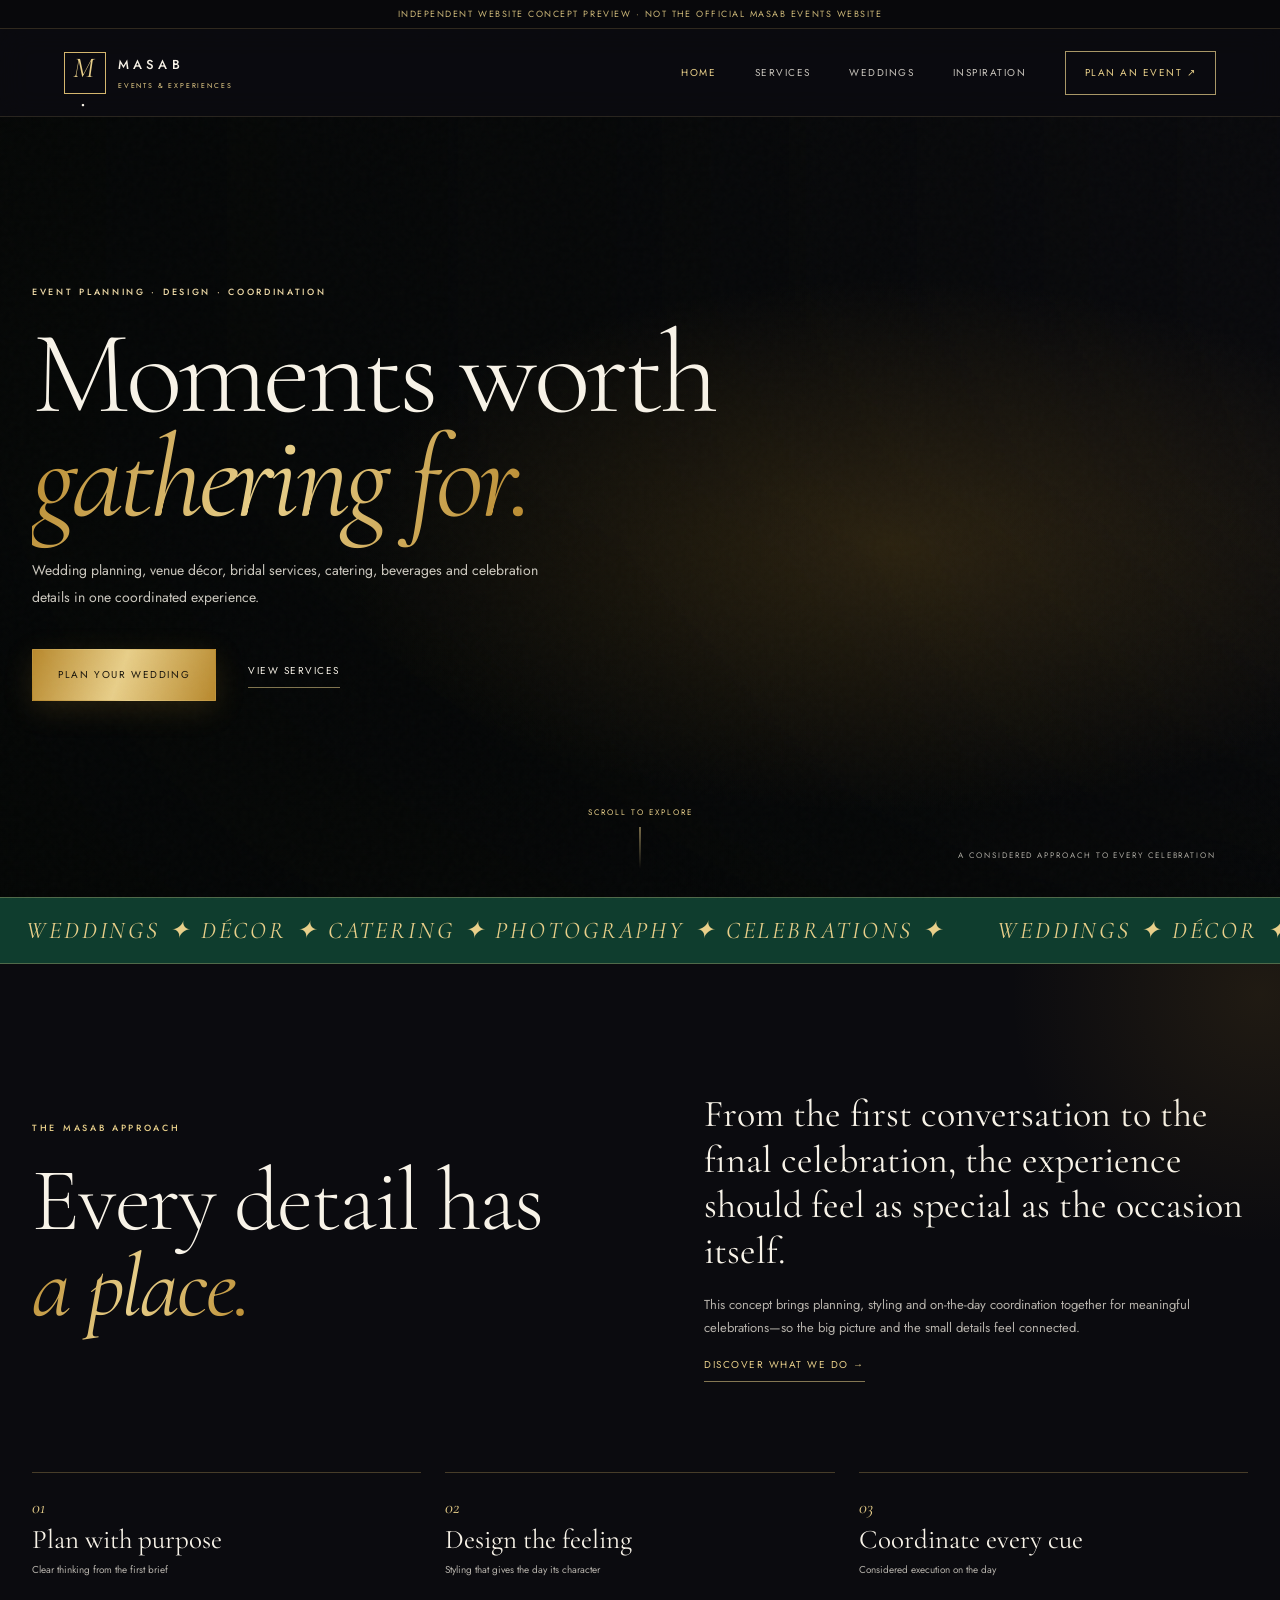
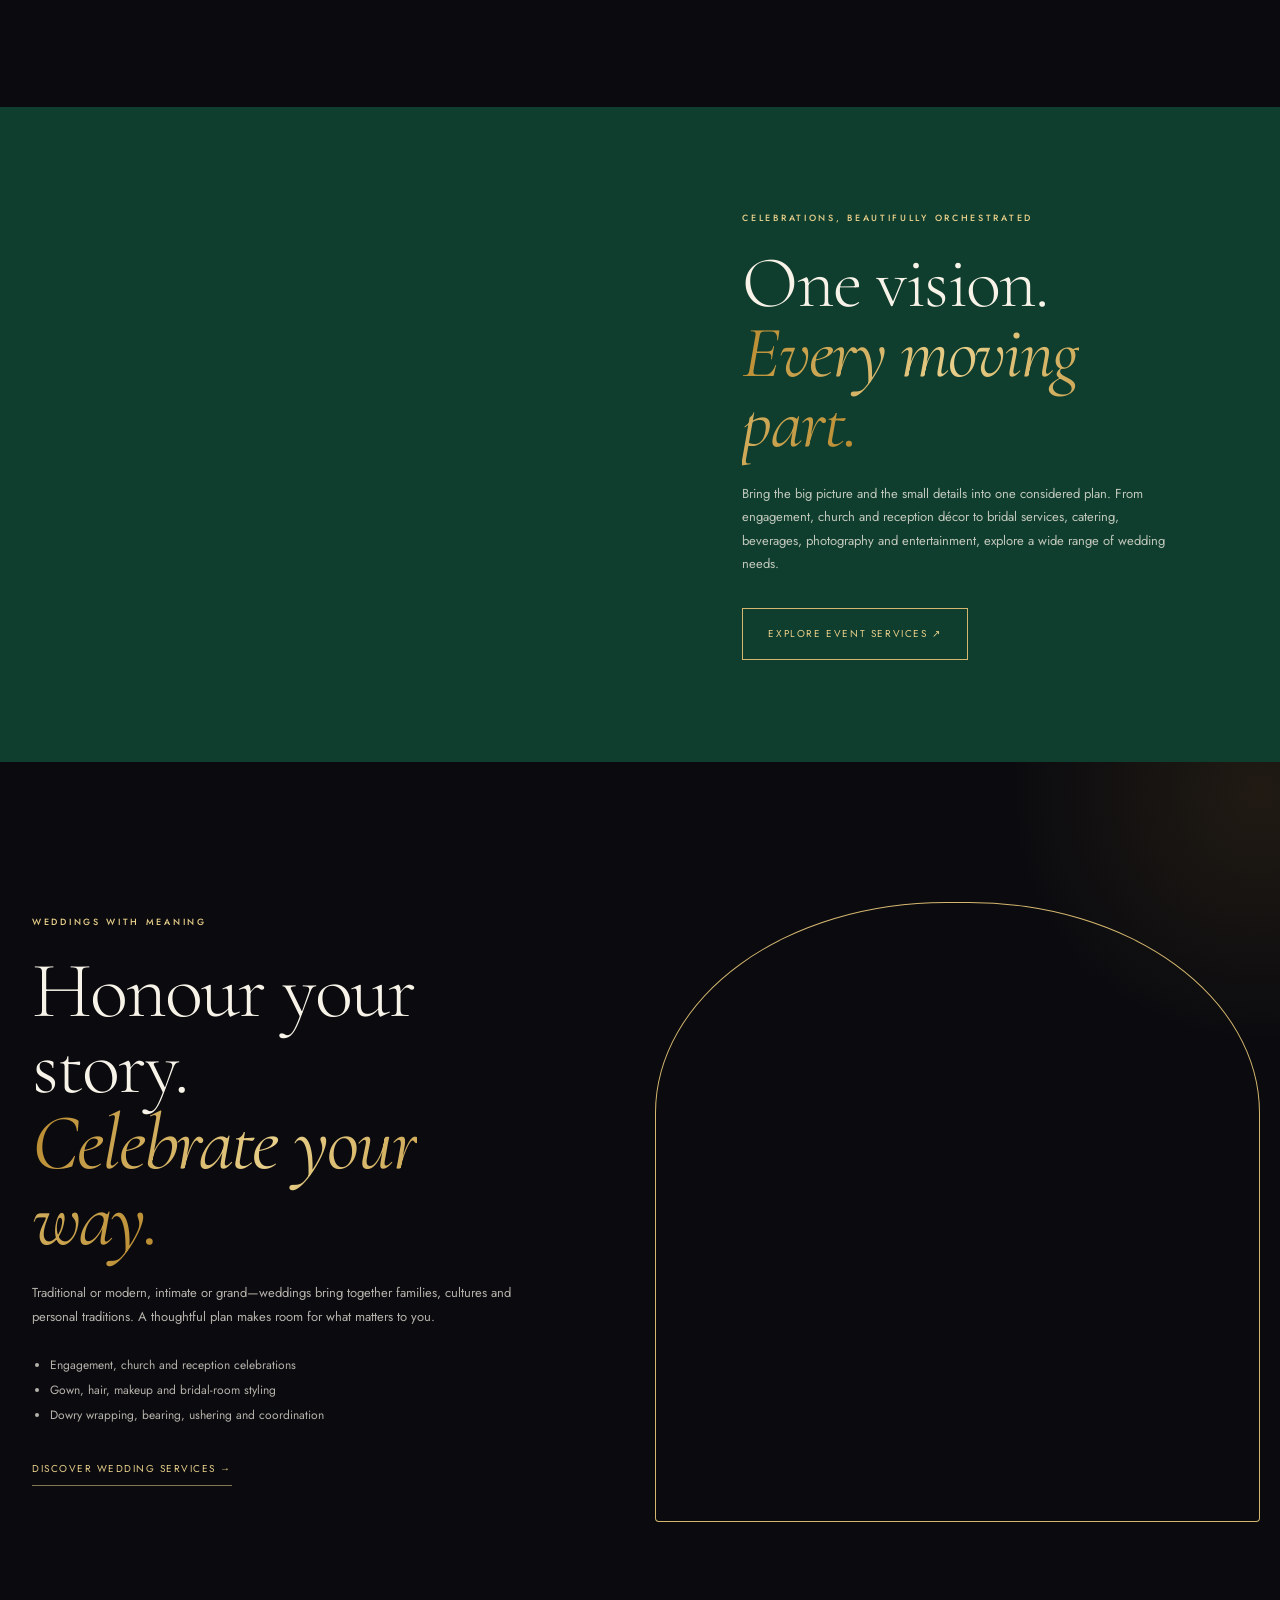
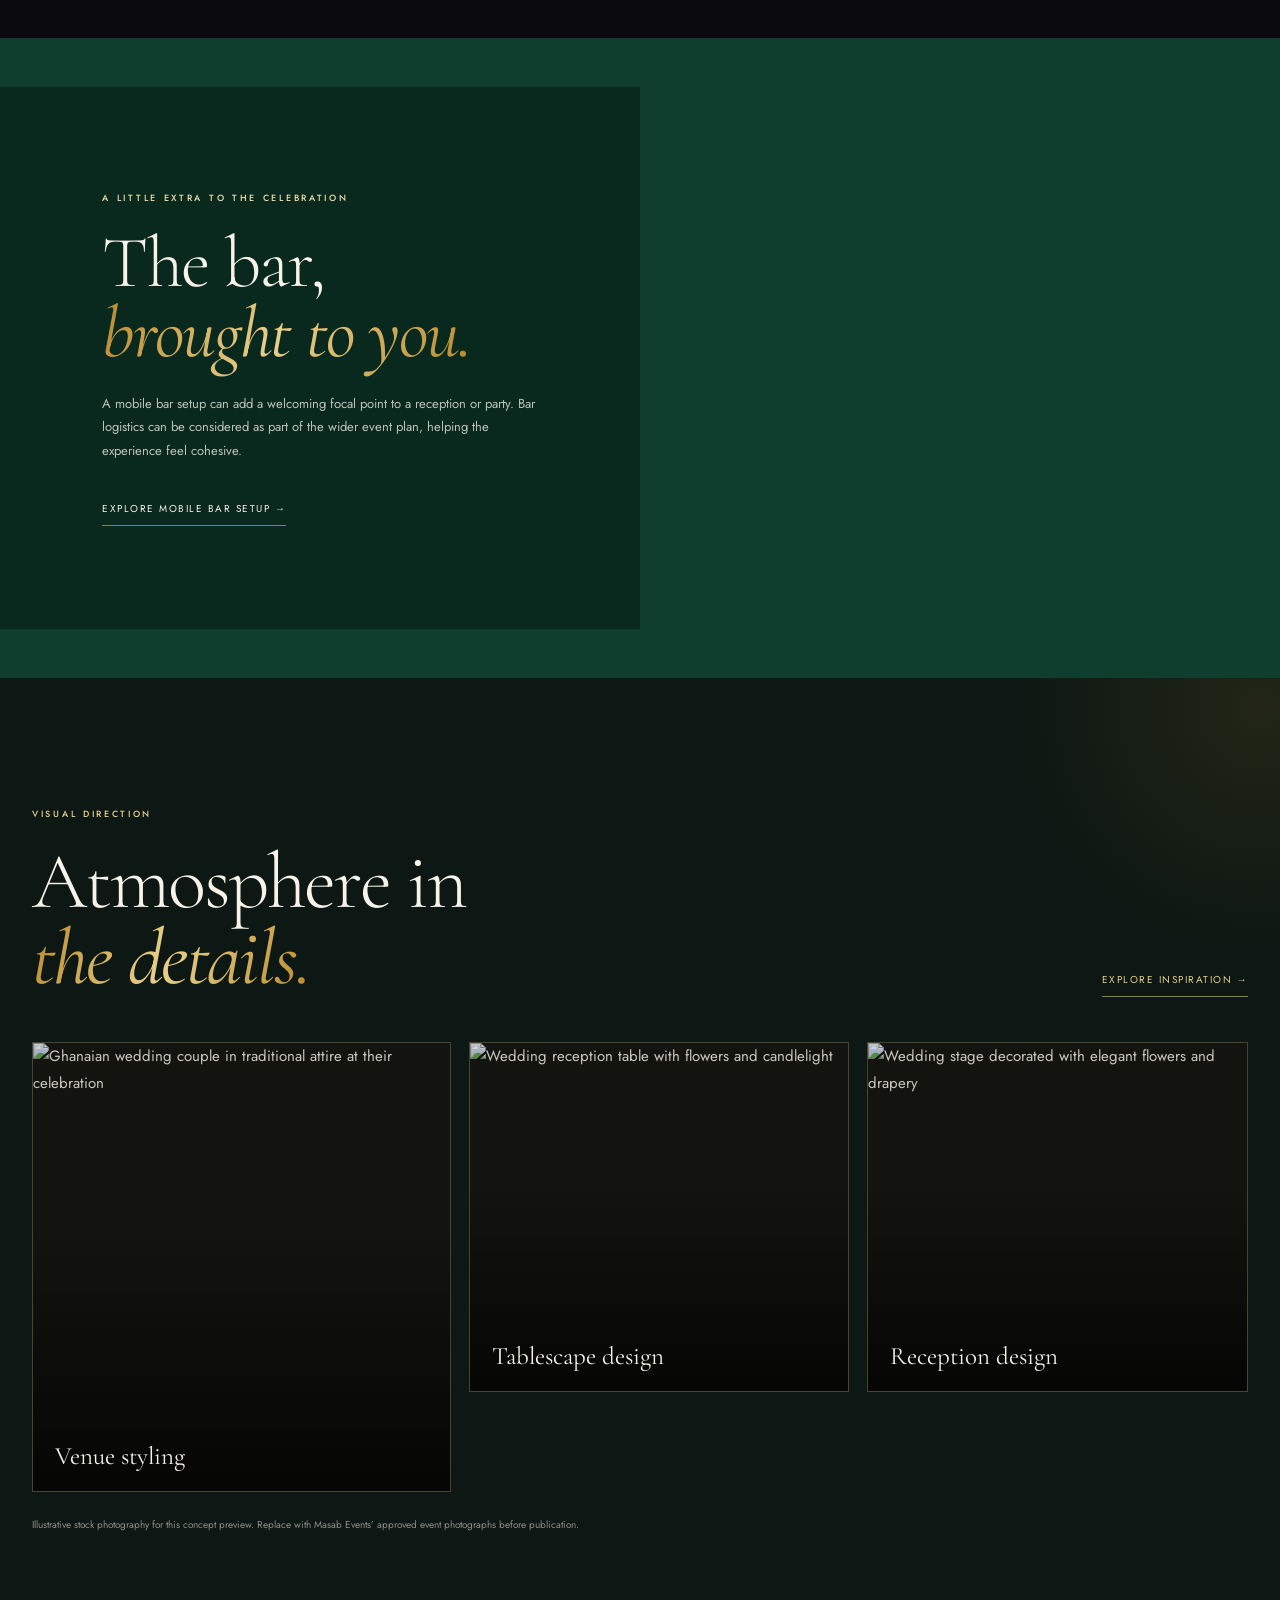
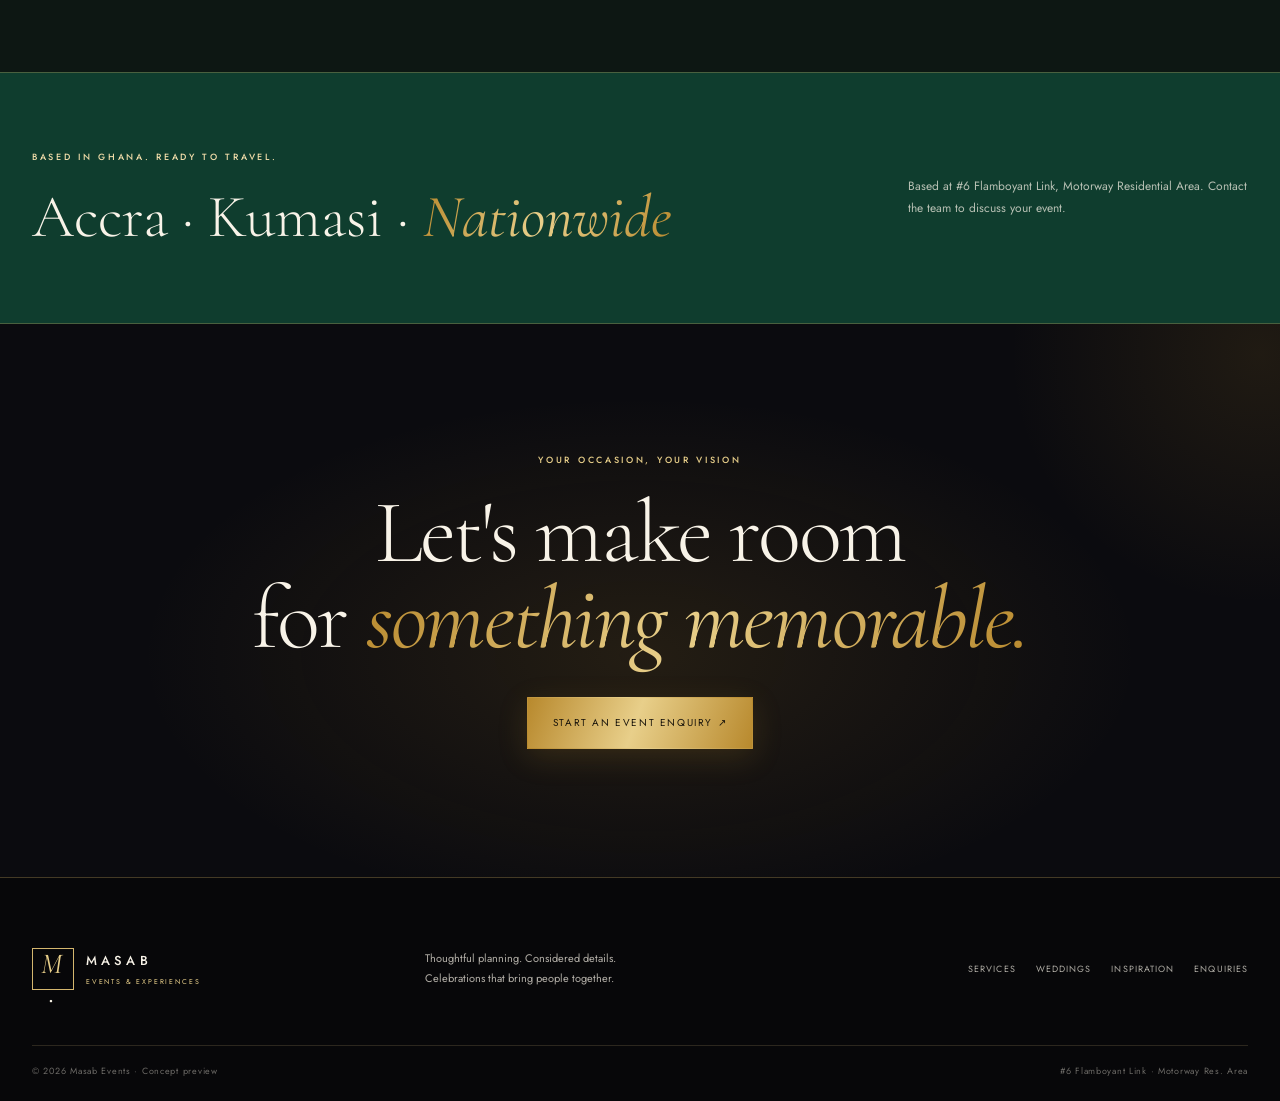
==== commit 578f7509: "Apply Royal Noir typography and dark browser theme" ====
--- a/index.html
+++ b/index.html
@@ -1,6 +1,6 @@
 <!doctype html>
-<html lang="en"><head><meta charset="utf-8"><meta name="viewport" content="width=device-width,initial-scale=1"><meta name="theme-color" content="#f8f5ef"><meta name="description" content="Thoughtful event planning, styling and coordination for weddings and celebrations in Accra, Kumasi and nationwide.">
-<meta property="og:type" content="website"><meta property="og:title" content="Masab Events | Thoughtful Planning. Unforgettable Moments."><meta property="og:description" content="Thoughtful event planning, styling and coordination for weddings and celebrations in Accra, Kumasi and nationwide."><meta property="og:image" content="https://images.unsplash.com/photo-1648328168368-3a25f2152802?auto=format&fit=crop&fm=webp&w=1200&q=70"><title>Masab Events | Thoughtful Planning. Unforgettable Moments.</title><link rel="preconnect" href="https://fonts.googleapis.com"><link rel="preconnect" href="https://fonts.gstatic.com" crossorigin><link href="https://fonts.googleapis.com/css2?family=Cormorant+Garamond:wght@500;600;700&family=Manrope:wght@400;500;600;700&display=swap" rel="stylesheet"><link rel="stylesheet" href="assets/css/styles.css"><script src="assets/js/main.js" defer></script></head>
+<html lang="en"><head><meta charset="utf-8"><meta name="viewport" content="width=device-width,initial-scale=1"><meta name="theme-color" content="#0B0B0F"><meta name="description" content="Thoughtful event planning, styling and coordination for weddings and celebrations in Accra, Kumasi and nationwide.">
+<meta property="og:type" content="website"><meta property="og:title" content="Masab Events | Thoughtful Planning. Unforgettable Moments."><meta property="og:description" content="Thoughtful event planning, styling and coordination for weddings and celebrations in Accra, Kumasi and nationwide."><meta property="og:image" content="https://images.unsplash.com/photo-1648328168368-3a25f2152802?auto=format&fit=crop&fm=webp&w=1200&q=70"><title>Masab Events | Thoughtful Planning. Unforgettable Moments.</title><link rel="preconnect" href="https://fonts.googleapis.com"><link rel="preconnect" href="https://fonts.gstatic.com" crossorigin><link href="https://fonts.googleapis.com/css2?family=Cormorant+Garamond:wght@300;400;500;600;700&family=Jost:wght@300;400;500;600;700&display=swap" rel="stylesheet"><link rel="stylesheet" href="assets/css/styles.css"><script src="assets/js/main.js" defer></script></head>
 <body>
 <a class="skip-link" href="#main-content">Skip to content</a><div class="concept-note">Independent website concept preview · Not the official Masab Events website</div>
 <header class="header"><a class="brand" href="index.html"><span class="monogram">M<span>.</span></span><span><b>MASAB</b><small>EVENTS & EXPERIENCES</small></span></a><button class="menu-toggle" aria-label="Open navigation" aria-expanded="false" aria-controls="primary-navigation"><i></i><i></i></button><nav class="nav" id="primary-navigation" aria-label="Primary navigation"><a class="active" href="index.html">Home</a><a href="services.html">Services</a><a href="weddings.html">Weddings</a><a href="gallery.html">Inspiration</a><a class="nav-button" href="contact.html">Plan an event ↗</a></nav></header>
--- a/assets/css/styles.css
+++ b/assets/css/styles.css
@@ -1,185 +1,82 @@
-:root{--ink:#211d18;--muted:#706a61;--paper:#f5f1ea;--gold:#bd9b67;--dark:#191713;--line:rgba(35,29,22,.14);--serif:"Playfair Display",Georgia,serif;--sans:"DM Sans",Arial,sans-serif}*{box-sizing:border-box}html{scroll-behavior:smooth}body{margin:0;background:var(--paper);color:var(--ink);font:15px/1.7 var(--sans)}a{color:inherit;text-decoration:none}img{display:block;width:100%;object-fit:cover}.wrap{width:min(1160px,calc(100% - 56px));margin:auto}.concept-note{padding:7px 12px;background:#28231d;color:#d7c7aa;text-align:center;font-size:9px;letter-spacing:.13em;text-transform:uppercase}.header{height:86px;padding:0 max(28px,calc((100vw - 1160px)/2));display:flex;align-items:center;justify-content:space-between;background:#f5f1ea;position:relative;z-index:5;border-bottom:1px solid rgba(35,29,22,.08)}.brand{display:flex;align-items:center;gap:12px}.monogram{font:500 39px/1 var(--serif);letter-spacing:-.1em}.monogram span{color:var(--gold)}.brand b,.brand small{display:block;line-height:1.3}.brand b{font-size:12px;letter-spacing:.25em}.brand small{font-size:8px;color:#777067;letter-spacing:.2em;margin-top:4px}.nav{display:flex;align-items:center;gap:32px}.nav a{font-size:11px;letter-spacing:.08em;color:#625b51}.nav a.active,.nav a:hover{color:#a27d4e}.nav .nav-button{background:var(--ink);color:#fff;padding:12px 17px}.menu-toggle{display:none}.eyebrow{font-size:10px;letter-spacing:.22em;text-transform:uppercase;color:#9a7951;font-weight:700;margin:0 0 21px}.eyebrow.pale{color:#d1b88f}.hero,.page-hero{position:relative;min-height:660px;display:flex;align-items:center;overflow:hidden;background:#322d26}.hero-bg,.hero-overlay{position:absolute;inset:0}.hero-bg{background:url("https://images.unsplash.com/photo-1769812343775-85a27e6a076c?auto=format&fit=crop&w=2200&q=90") center/cover}.hero-overlay{background:linear-gradient(90deg,rgba(17,15,13,.8),rgba(17,15,13,.1)),linear-gradient(0deg,rgba(17,15,13,.25),transparent 45%)}.hero-inner{position:relative;color:white;padding:40px 0}.hero h1,.page-hero h1{font:500 clamp(58px,7vw,96px)/1.04 var(--serif);letter-spacing:-.045em;margin:0 0 24px}.hero h1 em,.page-hero h1 em{color:#d7bd96;font-weight:500}.hero-lede{max-width:500px;color:#e1ddd6;font-size:15px;line-height:1.85}.actions{display:flex;align-items:center;gap:30px;margin-top:32px}.button{display:inline-flex;align-items:center;justify-content:center;padding:15px 21px;font-size:10px;font-weight:700;letter-spacing:.1em;text-transform:uppercase;border:0;cursor:pointer;transition:transform .2s,background .2s}.button:hover{transform:translateY(-2px)}.gold{background:var(--gold);color:#211b14}.gold:hover{background:#d0b080}.dark{background:var(--ink);color:white}.dark:hover{background:#463b2f}.under-link{display:inline-block;font-size:11px;font-weight:700;letter-spacing:.1em;text-transform:uppercase;padding-bottom:6px;border-bottom:1px solid currentColor}.under-link.white{color:white}.hero-caption{position:absolute;right:max(28px,calc((100vw - 1160px)/2));bottom:25px;color:#ddd6cb;font-size:9px;letter-spacing:.16em;text-transform:uppercase}.section{padding:105px 0}.intro-grid{display:grid;grid-template-columns:1fr 1fr;gap:90px}.intro h2,.wedding-text h2,.split-copy h2,.closing h2,.service-intro h2,.wedding-intro h2,.wedding-story-copy h2,.contact-grid h2,.section-title{font:500 clamp(39px,4.6vw,62px)/1.12 var(--serif);letter-spacing:-.035em;margin:0}.intro h2 em,.wedding-text h2 em,.split-copy h2 em,.service-intro h2 em,.wedding-intro h2 em,.contact-grid h2 em,.section-title em{color:#a9875c;font-weight:500}.serif-lede{font:500 22px/1.48 var(--serif);color:#3a332b;margin:0 0 20px}.intro-copy>p:not(.serif-lede),.split-copy>p:not(.eyebrow),.wedding-text>p:not(.eyebrow),.contact-grid>div>p:not(.eyebrow){font-size:13px;color:var(--muted);line-height:1.9}.intro-copy .under-link{margin-top:15px}.pillars{display:grid;grid-template-columns:repeat(3,1fr);border-top:1px solid var(--line);border-bottom:1px solid var(--line);margin-top:85px}.pillars>div{padding:24px 20px 24px 0;display:grid;grid-template-columns:35px 1fr;align-items:center}.pillars>div+div{border-left:1px solid var(--line);padding-left:25px}.pillars span{grid-row:span 2;color:var(--gold);font:italic 17px var(--serif)}.pillars b{font-size:12px}.pillars small{font-size:10px;color:var(--muted)}.split{display:grid;grid-template-columns:1.05fr .95fr;min-height:560px;background:#e9e1d6}.split-photo{min-height:560px;background-position:center;background-size:cover}.photo-tables{background-image:url("https://images.unsplash.com/photo-1763553113332-800519753e40?auto=format&fit=crop&w=1500&q=90")}.split-copy{align-self:center;padding:65px clamp(38px,7vw,100px)}.split-copy h2 em{color:#bd9b67}.split-copy>p:not(.eyebrow){margin:23px 0 29px}.split.reverse{grid-template-columns:1fr 1fr;background:#28231d;color:#fff}.photo-bar{background-image:url("https://images.unsplash.com/photo-1514933651103-005eec06c04b?auto=format&fit=crop&w=1400&q=90")}.dark-panel>p:not(.eyebrow){color:#c6beb2}.wedding-grid{display:grid;grid-template-columns:.9fr 1.1fr;align-items:center;gap:80px}.wedding-text>p:not(.eyebrow){max-width:470px;margin:25px 0;color:var(--muted);font-size:13px}.wedding-text ul{list-style:none;padding:0;margin:24px 0 30px}.wedding-text li{font-size:12px;color:#59534b;padding:11px 0 11px 23px;border-bottom:1px solid var(--line);position:relative}.wedding-text li:before{content:"✦";position:absolute;left:0;color:var(--gold)}.wedding-photo{height:570px;background:url("https://images.unsplash.com/photo-1769812343775-85a27e6a076c?auto=format&fit=crop&w=1300&q=90") center/cover}.inspiration{background:#eee8de}.section-heading{display:flex;justify-content:space-between;align-items:end;margin-bottom:40px}.section-heading h2{font:500 clamp(38px,4.2vw,55px)/1.12 var(--serif);margin:0}.section-heading h2 em,.closing h2 em{color:#a9875c}.image-grid{display:grid;grid-template-columns:1.35fr 1fr 1fr;gap:15px}.image-tile{height:330px;position:relative;overflow:hidden;background:#d8d0c4}.image-tile.tall{height:430px;grid-row:span 2}.image-tile img{height:100%;transition:transform .5s}.image-tile:hover img{transform:scale(1.04)}.image-tile b{position:absolute;bottom:0;left:0;right:0;padding:30px 18px 15px;color:white;font:500 20px var(--serif);background:linear-gradient(transparent,rgba(0,0,0,.55))}.disclaimer{font-size:10px;color:#857c70;margin-top:16px}.coverage{background:#29251f;color:white;padding:48px 0}.coverage-row{display:flex;justify-content:space-between;align-items:center;gap:40px}.coverage h2{font:500 clamp(28px,3vw,39px) var(--serif);margin:0}.coverage h2 em{color:#c5a576}.coverage .eyebrow{margin-bottom:11px}.coverage-row>p{max-width:310px;color:#c5bfb4;font-size:12px}.closing{text-align:center;background:#e8dfd2}.closing h2{font-size:clamp(43px,5.5vw,70px);margin-bottom:30px}.footer{background:#191713;color:#fff;padding:52px 0 20px}.footer-main{display:grid;grid-template-columns:1fr 1.2fr 1fr;gap:30px;align-items:center;padding-bottom:42px}.footer-brand small{color:#aaa196}.footer-main>p{color:#b8b0a5;font-size:11px;line-height:1.8}.footer-links{display:flex;justify-content:flex-end;gap:17px;flex-wrap:wrap}.footer-links a{font-size:10px;color:#c9c1b6}.footer-bottom{border-top:1px solid #ffffff22;padding-top:17px;display:flex;justify-content:space-between;color:#938b80;font-size:9px}
-/* Inner page components */.page-hero{min-height:490px}.page-hero:before{content:"";position:absolute;inset:0;background-position:center;background-size:cover}.services-hero:before{background-image:url("https://images.unsplash.com/photo-1769812343775-85a27e6a076c?auto=format&fit=crop&w=2000&q=85")}.weddings-hero:before{background-image:url("https://images.unsplash.com/photo-1769812343775-85a27e6a076c?auto=format&fit=crop&w=2000&q=85")}.gallery-hero:before{background-image:url("https://images.unsplash.com/photo-1763553113332-800519753e40?auto=format&fit=crop&w=2000&q=85")}.contact-hero:before{background-image:url("https://images.unsplash.com/photo-1769812343775-85a27e6a076c?auto=format&fit=crop&w=2000&q=85")}.page-hero-content{position:relative;color:#fff;padding:70px 0}.page-hero-content>p:last-child{max-width:490px;color:#ddd6cd;font-size:14px}.service-intro{max-width:750px}.service-intro .serif-lede{max-width:580px;margin-top:24px}.service-cards{display:grid;grid-template-columns:1fr 1fr;gap:60px 34px;margin-top:65px}.service-cards article>small{font-size:9px;letter-spacing:.2em;color:#a27e50;font-weight:700}.service-img{height:275px;margin:14px 0 21px;background-size:cover;background-position:center}.planning-img{background-image:url("https://images.unsplash.com/photo-1769812343775-85a27e6a076c?auto=format&fit=crop&w=1100&q=85")}.design-img{background-image:url("https://images.unsplash.com/photo-1763553113332-800519753e40?auto=format&fit=crop&w=1100&q=85")}.coordination-img{background-image:url("https://images.unsplash.com/photo-1773005695245-348091f9be27?auto=format&fit=crop&w=1100&q=85")}.bar-img{background-image:url("https://images.unsplash.com/photo-1514933651103-005eec06c04b?auto=format&fit=crop&w=1100&q=85")}.service-cards h3,.steps h3,.wedding-points h3{font:500 25px var(--serif);margin:0 0 9px}.service-cards p,.service-cards li{font-size:12px;color:var(--muted);line-height:1.85}.service-cards ul{padding-left:17px}.process{background:#25211c;color:white;padding:90px 0}.process h2{font:500 clamp(39px,4vw,55px)/1.1 var(--serif);margin:0}.process h2 em,.wedding-story-copy h2 em{color:#c2a071}.steps{display:grid;grid-template-columns:repeat(3,1fr);gap:40px;margin-top:55px}.steps article{border-top:1px solid #ffffff55;padding-top:20px}.steps span,.wedding-points span{font:italic 19px var(--serif);color:#c2a071}.steps h3{margin-top:17px}.steps p{font-size:12px;color:#bbb3a8;line-height:1.8}.wedding-intro{display:grid;grid-template-columns:1fr 1fr;gap:80px}.wedding-intro .serif-lede{margin:0 0 20px}.wedding-intro p:not(.serif-lede){font-size:13px;color:var(--muted);line-height:1.9}.wedding-story{display:grid;grid-template-columns:1fr 1fr;background:#29251f;color:white}.wedding-story-image{min-height:510px;background:url("https://images.unsplash.com/photo-1763553113332-800519753e40?auto=format&fit=crop&w=1400&q=85") center/cover}.wedding-story-copy{align-self:center;padding:65px clamp(38px,7vw,95px)}.wedding-story-copy h2{font:500 clamp(40px,4.5vw,58px)/1.12 var(--serif);margin:0}.wedding-story-copy p:last-child{font-size:13px;color:#c3bbb0;line-height:1.9;margin-top:24px}.section-title{margin-bottom:45px}.wedding-points{display:grid;grid-template-columns:repeat(4,1fr);gap:24px}.wedding-points article{border-top:1px solid var(--line);padding-top:18px}.wedding-points h3{font-size:20px;margin-top:16px}.wedding-points p{font-size:11px;color:var(--muted);line-height:1.85}.gallery-grid{display:grid;grid-template-columns:1.3fr 1fr 1fr;gap:18px;margin-top:45px}.gallery-grid figure{margin:0}.gallery-grid figure.wide{grid-column:span 2}.gallery-grid img{height:275px}.gallery-grid .wide img{height:390px}.gallery-grid figcaption{display:flex;justify-content:space-between;gap:12px;padding:11px 0;border-bottom:1px solid var(--line)}.gallery-grid figcaption b{font:500 17px var(--serif)}.gallery-grid figcaption small{font-size:9px;color:var(--muted)}.contact-section{background:#eee8de}.contact-grid{display:grid;grid-template-columns:.85fr 1.15fr;gap:75px;align-items:start}.contact-grid h2{font-size:clamp(40px,4.4vw,57px)}.contact-grid>div>p:not(.eyebrow){margin-top:24px}.contact-note{margin-top:42px;padding:18px 0;border-block:1px solid var(--line);display:flex;flex-direction:column;gap:7px}.contact-note b{font:500 19px var(--serif)}.contact-note span{font-size:10px;color:var(--muted);line-height:1.8}.form-card{background:#faf8f4;padding:38px;box-shadow:0 18px 55px #2a22100f}.form-label{display:block;font-size:9px;letter-spacing:.18em;color:#a17d4f;font-weight:700;margin-bottom:23px}.form-card form>label,.form-card form>.two-fields label{display:flex;flex-direction:column;gap:7px;margin-bottom:17px;font-size:10px;font-weight:700}.form-card input,.form-card select,.form-card textarea{width:100%;padding:13px 14px;border:1px solid #ddd5c8;background:white;color:var(--ink);font:12px var(--sans);border-radius:0;outline:0}.form-card input:focus,.form-card select:focus,.form-card textarea:focus{border-color:#a9875c;box-shadow:0 0 0 2px #a9875c1f}.form-card textarea{resize:vertical}.two-fields{display:grid;grid-template-columns:1fr 1fr;gap:14px}.submit-button{width:100%;margin-top:5px}.form-status{font-size:10px;color:#847b6f;line-height:1.7;margin:14px 0 0}.form-section-title{font:500 20px/1.3 var(--serif);color:#8d6d46;border-top:1px solid var(--line);padding-top:20px;margin:26px 0 16px}.form-section-title:first-of-type{margin-top:0}.form-help{font-size:10px;color:var(--muted);margin:-8px 0 14px}.service-checks{display:grid;grid-template-columns:1fr 1fr;gap:10px 14px;margin:0 0 20px}.service-checks label,.consent-check{display:flex;align-items:flex-start;gap:9px;font-size:10px;font-weight:500;line-height:1.6;color:#514a41}.service-checks input,.consent-check input{width:auto;margin:3px 0 0;accent-color:#9a7951;flex:0 0 auto}.consent-check{padding:14px;background:#f2ede5;margin:20px 0}.consent-check span{display:block}.form-card input[type=checkbox]{box-shadow:none}.form-status.is-active{padding:12px;background:#f0e8dc;color:#4f4435}.enquiry-preview{white-space:pre-wrap;overflow-wrap:anywhere;background:#f2ede5;padding:14px;font:11px/1.6 var(--sans);color:#4c453c;margin-top:12px}
-@media(max-width:900px){.nav{gap:17px}.nav a{font-size:10px}.intro-grid,.wedding-grid,.contact-grid{gap:42px}.split-copy{padding:50px 38px}.wedding-points{grid-template-columns:1fr 1fr}.footer-main{grid-template-columns:1fr 1fr}.footer-links{grid-column:1/-1;justify-content:flex-start}}
-@media(max-width:680px){.wrap{width:min(100% - 36px,520px)}.concept-note{font-size:8px;letter-spacing:.08em}.header{height:72px;padding:0 18px}.monogram{font-size:34px}.menu-toggle{display:flex;width:42px;height:42px;border:1px solid var(--line);background:transparent;flex-direction:column;align-items:center;justify-content:center;gap:6px}.menu-toggle i{height:1px;width:18px;background:var(--ink)}.nav{display:none;position:absolute;top:72px;left:0;right:0;background:var(--paper);padding:16px 18px;box-shadow:0 15px 25px #00000012;flex-direction:column;align-items:stretch;gap:0}.nav.open{display:flex}.nav a{padding:13px 8px;border-bottom:1px solid var(--line);font-size:11px}.nav .nav-button{margin-top:10px;text-align:center}.hero{min-height:660px;align-items:end;padding-bottom:75px}.hero-bg{background-position:58% center}.hero-overlay{background:linear-gradient(0deg,#110f0dd9,#110f0d22)}.hero h1,.page-hero h1{font-size:55px}.hero-lede{font-size:14px}.actions{align-items:flex-start;flex-direction:column;gap:20px}.hero-caption{display:none}.section{padding:75px 0}.intro-grid,.wedding-grid,.wedding-intro,.contact-grid{grid-template-columns:1fr;gap:28px}.intro h2,.wedding-text h2,.split-copy h2,.service-intro h2,.wedding-intro h2,.contact-grid h2{font-size:43px}.serif-lede{font-size:20px}.pillars{grid-template-columns:1fr;margin-top:52px}.pillars>div{padding:17px 0}.pillars>div+div{border-left:0;border-top:1px solid var(--line);padding-left:0}.split,.split.reverse,.wedding-story{grid-template-columns:1fr}.split-photo,.wedding-story-image{min-height:330px}.split-copy,.wedding-story-copy{padding:58px 25px}.wedding-photo{height:420px;order:-1}.section-heading{align-items:flex-start;flex-direction:column;gap:20px}.image-grid{grid-template-columns:1fr 1fr;gap:10px}.image-tile,.image-tile.tall{height:230px;grid-row:auto}.image-tile:first-child{grid-column:span 2;height:310px}.coverage-row{align-items:flex-start;flex-direction:column;gap:12px}.coverage-row>p{margin:0}.footer-main{grid-template-columns:1fr;gap:16px}.footer-links{grid-column:auto;justify-content:flex-start}.footer-bottom{flex-direction:column;gap:8px}.page-hero{min-height:430px}.page-hero-content{padding:55px 0}.service-cards{grid-template-columns:1fr;gap:40px;margin-top:42px}.service-img{height:245px}.steps{grid-template-columns:1fr;gap:28px;margin-top:42px}.process{padding:75px 0}.wedding-points{grid-template-columns:1fr 1fr;gap:23px 17px}.gallery-grid{grid-template-columns:1fr 1fr;gap:12px}.gallery-grid figure.wide{grid-column:span 2}.gallery-grid img{height:200px}.gallery-grid .wide img{height:280px}.gallery-grid figcaption{flex-direction:column;gap:2px}.two-fields{grid-template-columns:1fr;gap:0}.form-card{padding:24px 18px}}
-@media(prefers-reduced-motion:reduce){html{scroll-behavior:auto}*,*:before,*:after{transition:none!important}}
-/* Accessibility and preview polish */
-.skip-link{position:absolute;left:14px;top:-60px;z-index:20;background:#fff;color:#211d18;padding:12px 16px;font-weight:700;border:2px solid var(--gold)}.skip-link:focus{top:12px}.nav a:focus-visible,.button:focus-visible,.menu-toggle:focus-visible,.under-link:focus-visible{outline:3px solid #bd9b67;outline-offset:4px}.menu-toggle{cursor:pointer}.form-card input:focus-visible,.form-card select:focus-visible,.form-card textarea:focus-visible{outline:2px solid #9a7951;outline-offset:2px}@media(max-width:680px){.skip-link:focus{top:8px;left:8px}}
-
-/* Preview safety and enquiry-form refinements */
-.demo-warning{display:flex;flex-direction:column;gap:5px;padding:15px 16px;margin:0 0 25px;background:#f3eadb;border-left:3px solid #a9875c;color:#514536}
-.demo-warning strong{font:600 12px var(--sans);letter-spacing:.04em}
-.demo-warning span{font-size:11px;line-height:1.65;color:#6c6255}
-.form-privacy-note{padding:12px 14px;background:#f2ede5;line-height:1.7}
-.copy-brief-button{margin-top:12px}
-@media(max-width:680px){.demo-warning{padding:13px}.copy-brief-button{width:100%}}
-
-/* Premium portfolio gallery */
-.gallery-hero:before{background-image:url("https://images.unsplash.com/photo-1769812343775-85a27e6a076c?auto=format&fit=crop&w=2200&q=90")}
-.gallery-intro-grid{display:grid;grid-template-columns:1fr 1fr;gap:90px;align-items:start}
-.gallery-intro-grid h2,.gallery-showcase-heading h2,.gallery-design-notes h2{font:500 clamp(42px,4.8vw,64px)/1.1 var(--serif);letter-spacing:-.035em;margin:0}
-.gallery-intro-grid h2 em,.gallery-showcase-heading h2 em{color:#a9875c;font-weight:500}
-.gallery-intro-grid>div:last-child p:not(.serif-lede){font-size:13px;line-height:1.9;color:var(--muted)}
-.gallery-showcase{background:#eee8de}
-.gallery-showcase-heading{display:flex;justify-content:space-between;align-items:end;gap:45px;margin-bottom:42px}
-.gallery-showcase-heading>p{max-width:330px;font-size:12px;line-height:1.9;color:var(--muted);margin:0 0 5px}
-.premium-gallery{display:grid;grid-template-columns:1.25fr 1fr;gap:18px}
-.premium-gallery figure{margin:0;background:#faf8f4;min-width:0}
-.premium-gallery figure img{width:100%;height:255px;object-fit:cover}
-.premium-gallery figure.gallery-feature{grid-row:span 2}
-.premium-gallery figure.gallery-feature img{height:calc(100% - 88px);min-height:530px}
-.premium-gallery figcaption{display:flex;flex-direction:column;gap:5px;padding:15px 16px 17px}
-.premium-gallery figcaption span{font-size:8px;letter-spacing:.18em;color:#a17d4f;font-weight:700}
-.premium-gallery figcaption b{font:500 21px var(--serif);color:var(--ink)}
-.premium-gallery figcaption small{font-size:9px;color:var(--muted)}
-.gallery-design-notes{background:#25211c;color:#fff}
-.gallery-design-notes h2 em{color:#c2a071;font-weight:500}
-.gallery-design-points{display:grid;grid-template-columns:repeat(3,1fr);gap:30px;margin-top:48px}
-.gallery-design-points>div{border-top:1px solid #ffffff55;padding-top:18px;display:flex;flex-direction:column;gap:10px}
-.gallery-design-points span{font:italic 18px var(--serif);color:#c2a071}
-.gallery-design-points b{font:500 21px var(--serif)}
-.gallery-design-points p{font-size:11px;line-height:1.8;color:#c3bbb0;margin:0}
-@media(max-width:800px){.gallery-intro-grid{gap:35px}.premium-gallery{grid-template-columns:1fr 1fr}.premium-gallery figure.gallery-feature{grid-column:span 2;grid-row:auto}.premium-gallery figure.gallery-feature img{height:350px;min-height:0}.gallery-showcase-heading{align-items:flex-start;flex-direction:column;gap:16px}}
-@media(max-width:680px){.gallery-intro-grid{grid-template-columns:1fr;gap:22px}.gallery-showcase-heading h2,.gallery-intro-grid h2,.gallery-design-notes h2{font-size:43px}.premium-gallery{grid-template-columns:1fr;gap:15px}.premium-gallery figure.gallery-feature{grid-column:auto}.premium-gallery figure.gallery-feature img{height:270px}.premium-gallery figure img{height:235px}.gallery-design-points{grid-template-columns:1fr;gap:23px;margin-top:35px}}
-
-
-/* MASAB premium night-luxe visual system */
-:root{--ink:#f5f0e9;--muted:#b7abb8;--paper:#17131b;--gold:#d8b77d;--dark:#100d14;--line:rgba(236,220,198,.16);--serif:"Cormorant Garamond","Playfair Display",Georgia,serif;--sans:"Manrope",Arial,sans-serif}
-html{background:#17131b}body{background:radial-gradient(ellipse at 12% 8%,rgba(155,92,255,.18),transparent 34rem),radial-gradient(ellipse at 88% 28%,rgba(220,174,105,.13),transparent 30rem),#17131b;color:var(--ink)}
-.concept-note{background:#0d0a11;color:#ddc89f;border-bottom:1px solid rgba(205,169,255,.17);letter-spacing:.18em}
-.header{background:rgba(19,15,23,.95);color:#f5f0e9;border-bottom:1px solid rgba(220,190,145,.18);backdrop-filter:blur(16px)}
-.monogram{font-family:var(--serif);font-size:43px;color:#f5e6cf;text-shadow:0 0 18px rgba(212,174,255,.28)}.monogram span{color:#d9b77d;text-shadow:0 0 15px rgba(225,184,115,.55)}
-.brand b{color:#f5f0e9;letter-spacing:.3em}.brand small{color:#b9aeb8}
-.nav a{color:#c8bdc7}.nav a.active,.nav a:hover{color:#e5c58d;text-shadow:0 0 14px rgba(213,170,255,.4)}.nav .nav-button{background:linear-gradient(110deg,#d6b77f,#b58a58);color:#1a1319;box-shadow:0 0 22px rgba(210,172,112,.16)}
-.menu-toggle{border-color:rgba(236,220,198,.25)}.menu-toggle i{background:#f5f0e9}
-.eyebrow{color:#d8b77d;letter-spacing:.25em}.eyebrow.pale{color:#e8d1a8}
-.hero,.page-hero{background-color:#17121c}.hero-bg{filter:saturate(.82) brightness(.78)}.hero-overlay{background:linear-gradient(90deg,rgba(12,9,16,.88),rgba(15,10,20,.24)),linear-gradient(0deg,rgba(13,9,17,.48),transparent 52%),radial-gradient(ellipse at 78% 22%,rgba(158,96,255,.2),transparent 48%)}
-.hero h1,.page-hero h1{font-family:var(--serif);font-weight:600;letter-spacing:-.025em;text-shadow:0 4px 30px rgba(0,0,0,.24)}.hero h1 em,.page-hero h1 em{color:#e5c58e;text-shadow:0 0 24px rgba(220,177,119,.22)}
-.hero-lede,.page-hero-content>p:last-child{color:#e1d7e0}
-.button{border-radius:2px;letter-spacing:.15em}.gold{background:linear-gradient(115deg,#e2c58f,#bd965f);color:#171019;box-shadow:0 0 24px rgba(219,178,113,.15)}.gold:hover{background:linear-gradient(115deg,#f0d9a9,#d2aa70);box-shadow:0 0 30px rgba(219,178,113,.3)}.dark{background:#302337;color:#fff;border:1px solid rgba(224,190,255,.28)}
-.under-link{border-color:#d5b47d}.intro-grid,.wedding-grid,.wedding-intro,.gallery-intro-grid{color:#f4edf2}
-.intro h2,.wedding-text h2,.split-copy h2,.service-intro h2,.wedding-intro h2,.contact-grid h2,.section-title,.gallery-intro-grid h2,.gallery-showcase-heading h2,.gallery-design-notes h2{font-family:var(--serif);font-weight:600}
-.intro h2 em,.wedding-text h2 em,.split-copy h2 em,.service-intro h2 em,.wedding-intro h2 em,.contact-grid h2 em,.section-title em,.gallery-intro-grid h2 em,.gallery-showcase-heading h2 em{color:#d9b77d}
-.serif-lede{font-family:var(--serif);font-size:27px;color:#f0e4ec}
-.intro-copy>p:not(.serif-lede),.split-copy>p:not(.eyebrow),.wedding-text>p:not(.eyebrow),.contact-grid>div>p:not(.eyebrow),.gallery-intro-grid>div:last-child p:not(.serif-lede){color:#bdb1bc}
-.pillars{border-color:var(--line)}.pillars>div+div{border-color:var(--line)}.pillars b{color:#f3e9ef}.pillars small{color:#b7abb6}
-.split{background:#211a27}.split-copy{color:#f6eef3}.split-copy h2 em{color:#dfbd83}.split.reverse{background:#100d14}.dark-panel>p:not(.eyebrow){color:#c8bdc8}
-.wedding-text li{color:#d0c4ce;border-color:var(--line)}.wedding-text li:before{color:#dfbd83}
-.inspiration,.gallery-showcase,.contact-section{background:linear-gradient(140deg,#211a27,#18131d 72%)}
-.section-heading h2,.section-heading h2 em{font-family:var(--serif);color:#f4edf2}.section-heading h2 em,.closing h2 em{color:#dfbd83}
-.image-tile{background:#302538;border:1px solid rgba(223,189,131,.18)}.disclaimer{color:#b6aab5}
-.coverage{background:#100d14;border-block:1px solid rgba(210,174,120,.17)}.coverage h2 em{color:#dfbd83}
-.closing{background:radial-gradient(ellipse at 50% 0%,rgba(150,91,220,.2),transparent 55%),linear-gradient(130deg,#2b2030,#17121b);border-block:1px solid rgba(214,181,132,.16)}.closing h2{font-family:var(--serif);color:#f6edf3}
-.footer{background:#0d0a11;border-top:1px solid rgba(216,183,125,.2)}.footer-brand small{color:#b5a8b3}.footer-main>p,.footer-links a{color:#c3b7c2}.footer-bottom{border-color:#ffffff20;color:#958894}
-.page-hero:before{filter:saturate(.78) brightness(.68)}.page-hero:after{content:"";position:absolute;inset:0;pointer-events:none;background:radial-gradient(ellipse at 78% 18%,rgba(157,94,255,.2),transparent 42%),linear-gradient(0deg,rgba(13,9,17,.28),transparent 65%)}.page-hero-content{z-index:1}
-.service-cards article{padding:20px;background:rgba(255,255,255,.025);border:1px solid rgba(224,190,255,.13);transition:transform .25s,border-color .25s,box-shadow .25s}.service-cards article:hover{transform:translateY(-4px);border-color:rgba(220,184,130,.42);box-shadow:0 16px 42px rgba(0,0,0,.2),0 0 24px rgba(151,92,220,.1)}
-.service-cards h3,.steps h3,.wedding-points h3{font-family:var(--serif);font-size:29px;color:#f4eaf1}.service-cards p,.service-cards li{color:#bdb1bc}.service-cards article>small{color:#dfbd83}
-.process,.gallery-design-notes{background:radial-gradient(ellipse at 90% 0%,rgba(151,91,222,.15),transparent 40%),#100d14;border-block:1px solid rgba(218,181,127,.12)}.process h2,.wedding-story-copy h2,.gallery-design-notes h2{font-family:var(--serif)}.process h2 em,.wedding-story-copy h2 em,.gallery-design-notes h2 em{color:#dfbd83}
-.steps article,.wedding-points article,.gallery-design-points>div{border-color:rgba(238,218,198,.22)}.steps p,.wedding-points p,.gallery-design-points p,.wedding-intro p:not(.serif-lede){color:#bdb1bc}
-.wedding-story{background:#211a27}.wedding-story-copy p:last-child{color:#c8bdc8}.gallery-showcase-heading>p{color:#bdb1bc}
-.premium-gallery figure{background:#211a27;border:1px solid rgba(222,187,132,.15)}.premium-gallery figcaption b{font-family:var(--serif);font-size:25px;color:#f4eaf1}.premium-gallery figcaption small{color:#b8acb7}.premium-gallery figcaption span{color:#dfbd83}.gallery-design-points b{font-family:var(--serif);font-size:25px}
-.contact-grid>div>p:not(.eyebrow){color:#c2b6c1}.contact-note{border-color:var(--line)}.contact-note b{font-family:var(--serif);font-size:24px;color:#f3e8ef}.contact-note span{color:#bdb1bc}
-.form-card{background:#f7f1e9;color:#211a20;border:1px solid rgba(223,189,131,.45);box-shadow:0 22px 70px rgba(0,0,0,.32),0 0 32px rgba(155,92,255,.1)}
-.form-card input,.form-card select,.form-card textarea{background:#fffdfa;color:#211a20;border-color:#d7cbbb}.form-label,.form-section-title{color:#8d6b43}.form-card form>label,.form-card form>.two-fields label{color:#453b40}.form-help,.form-status{color:#766b70}
-.demo-warning{background:#f1e8da;border-left-color:#9c7449;color:#514536}.form-privacy-note,.enquiry-preview{background:#eee5d9;color:#514536}.service-checks label{color:#514536}
-@media(max-width:680px){.nav{background:#17121b;box-shadow:0 15px 30px #0008}.nav a{border-color:rgba(236,220,198,.13);color:#e4d9e3}.nav .nav-button{background:linear-gradient(110deg,#d6b77f,#b58a58);color:#1a1319}.menu-toggle{background:#211a27}.hero h1,.page-hero h1{font-size:clamp(48px,13vw,60px)}.serif-lede{font-size:24px}.service-cards article{padding:16px}}
-@media(prefers-reduced-motion:no-preference){.hero:after{content:"";position:absolute;inset:auto 8% 0;height:1px;background:linear-gradient(90deg,transparent,#d9b77d88,#b98bff88,transparent);box-shadow:0 0 18px #b98bff55}}
-
-/* Service package detail cards and verified contact information supplied for this concept */
-.package-grid{display:grid;grid-template-columns:repeat(2,minmax(0,1fr));gap:18px;margin-top:54px}
-.package-card{padding:28px 30px;background:linear-gradient(145deg,rgba(255,255,255,.045),rgba(255,255,255,.012));border:1px solid rgba(224,190,255,.16);box-shadow:0 15px 38px rgba(0,0,0,.12)}
-.package-card>span{font-size:9px;letter-spacing:.2em;color:#dfbd83;font-weight:700}
-.package-card h3{font:600 30px/1.15 var(--serif);color:#f4eaf1;margin:14px 0}
-.package-card ul{padding-left:18px;margin:0;color:#c6bbc6;font-size:12px;line-height:2}
-.package-card p{font-size:12px;color:#c6bbc6;line-height:1.9}
-.package-card-feature{background:radial-gradient(ellipse at 100% 0,rgba(151,91,222,.16),transparent 60%),rgba(255,255,255,.025)}
-.package-note{font-size:11px;line-height:1.8;color:#bdb1bc;margin-top:22px}
-.contact-note a{color:#e5c58e;text-decoration:underline;text-underline-offset:3px}
-.contact-note small{font-size:9px;color:#a99ca8}
-@media(max-width:680px){.package-grid{grid-template-columns:1fr;gap:13px}.package-card{padding:23px 21px}.package-card h3{font-size:27px}}
-
-/* Curated venue-decoration photography refresh — all images are illustrative Unsplash references */
-.hero-bg{background-image:url("https://images.unsplash.com/photo-1769812343775-85a27e6a076c?auto=format&fit=crop&w=2200&q=90");background-position:center 52%}
-.services-hero:before,.weddings-hero:before,.contact-hero:before{background-image:url("https://images.unsplash.com/photo-1763553113332-800519753e40?auto=format&fit=crop&w=2000&q=90")}
-.gallery-hero:before{background-image:url("https://images.unsplash.com/photo-1773005695245-348091f9be27?auto=format&fit=crop&w=2200&q=90")}
-.wedding-photo{background-image:url("https://images.unsplash.com/photo-1763553113332-800519753e40?auto=format&fit=crop&w=1500&q=90")}
-.wedding-story-image{background-image:url("https://images.unsplash.com/photo-1773005695245-348091f9be27?auto=format&fit=crop&w=1500&q=90")}
-.photo-tables{background-image:url("https://images.unsplash.com/photo-1769812343775-85a27e6a076c?auto=format&fit=crop&w=1500&q=90")}
-.planning-img{background-image:url("https://images.unsplash.com/photo-1763553113332-800519753e40?auto=format&fit=crop&w=1200&q=88")}
-.design-img{background-image:url("https://images.unsplash.com/photo-1773005695245-348091f9be27?auto=format&fit=crop&w=1200&q=88")}
-.coordination-img{background-image:url("https://images.unsplash.com/photo-1769812343323-5e06f29e0070?auto=format&fit=crop&w=1200&q=88")}
-
-
-/* MASAB EDITORIAL LUXURY REDESIGN — warm ivory, forest green and champagne */
-:root{--ink:#23352d;--muted:#66746b;--paper:#f7f4ec;--gold:#b99561;--dark:#17352b;--line:rgba(35,53,45,.16);--serif:"Cormorant Garamond","Playfair Display",Georgia,serif;--sans:"Manrope",Arial,sans-serif}
-html{background:#f7f4ec}
-body{background:#f7f4ec;color:var(--ink)}
-.concept-note{background:#18372d;color:#e8d8bb;border-bottom:1px solid #c6a775;letter-spacing:.15em}
-.header{background:rgba(249,247,240,.97);color:#23352d;border-bottom:1px solid rgba(35,53,45,.13);backdrop-filter:blur(14px)}
-.monogram{color:#23352d;text-shadow:none}.monogram span{color:#b99561;text-shadow:none}
-.brand b{color:#23352d}.brand small{color:#758077}
-.nav a{color:#56665c}.nav a.active,.nav a:hover{color:#a47e49;text-shadow:none}
-.nav .nav-button{background:#1d3b30;color:#fff;box-shadow:none}
-.menu-toggle{border-color:rgba(35,53,45,.2)}.menu-toggle i{background:#23352d}
-.eyebrow{color:#967347;letter-spacing:.22em}.eyebrow.pale{color:#e8d6b7}
-.hero,.page-hero{background-color:#1b3028}
-.hero-bg{filter:saturate(.9) brightness(.76)}
-.hero-overlay{background:linear-gradient(90deg,rgba(14,34,27,.82),rgba(14,34,27,.12)),linear-gradient(0deg,rgba(14,34,27,.32),transparent 55%)}
-.hero h1,.page-hero h1{font-family:var(--serif);font-weight:600;text-shadow:0 3px 28px rgba(0,0,0,.18)}
-.hero h1 em,.page-hero h1 em{color:#e4c99c;text-shadow:none}
-.hero-lede,.page-hero-content>p:last-child{color:#f1ede4}
-.button{border-radius:2px;letter-spacing:.13em}
-.gold{background:#c4a16c;color:#1d2e26;box-shadow:none}.gold:hover{background:#d5b783;box-shadow:none}
-.dark{background:#1d3b30;color:#fff;border:1px solid #1d3b30}
-.under-link{border-color:#b99561}
-.intro-grid,.wedding-grid,.wedding-intro,.gallery-intro-grid{color:#23352d}
-.intro h2,.wedding-text h2,.split-copy h2,.service-intro h2,.wedding-intro h2,.contact-grid h2,.section-title,.gallery-intro-grid h2,.gallery-showcase-heading h2,.gallery-design-notes h2{font-family:var(--serif);font-weight:600;color:#23352d}
-.intro h2 em,.wedding-text h2 em,.split-copy h2 em,.service-intro h2 em,.wedding-intro h2 em,.contact-grid h2 em,.section-title em,.gallery-intro-grid h2 em,.gallery-showcase-heading h2 em{color:#a98553}
-.serif-lede{font-family:var(--serif);font-size:27px;color:#35463c}
-.intro-copy>p:not(.serif-lede),.split-copy>p:not(.eyebrow),.wedding-text>p:not(.eyebrow),.contact-grid>div>p:not(.eyebrow),.gallery-intro-grid>div:last-child p:not(.serif-lede){color:#66746b}
-.pillars{border-color:var(--line)}.pillars>div+div{border-color:var(--line)}.pillars b{color:#263b31}.pillars small{color:#718076}
-.split{background:#eee9de}.split-copy{color:#23352d}.split-copy h2 em{color:#a98553}
-.split.reverse{background:#1c392f;color:#fff}.split.reverse .split-copy h2{color:#fff}.split.reverse .split-copy h2 em{color:#d8bd91}
-.dark-panel>p:not(.eyebrow){color:#e0e6df}
-.wedding-text li{color:#526258;border-color:var(--line)}.wedding-text li:before{color:#b99561}
-.inspiration,.gallery-showcase,.contact-section{background:#eee9df}
-.section-heading h2,.section-heading h2 em{font-family:var(--serif);color:#23352d}.section-heading h2 em,.closing h2 em{color:#a98553}
-.image-tile{background:#e3ddd1;border:1px solid rgba(35,53,45,.13)}
-.disclaimer{color:#777d72}
-.coverage{background:#18372d;border-block:1px solid #c4a16c}.coverage h2{color:#fff}.coverage h2 em{color:#e0c49a}.coverage-row>p{color:#d6ded7}
-.closing{background:#e9eee7;border-block:1px solid rgba(35,53,45,.12)}.closing h2{font-family:var(--serif);color:#23352d}
-.footer{background:#142d24;border-top:1px solid #c4a16c}.footer-brand small{color:#d3c9b8}.footer-main>p,.footer-links a{color:#d4ddd5}.footer-bottom{border-color:#ffffff2b;color:#b4c0b5}
-.page-hero:before{filter:saturate(.88) brightness(.74)}
-.page-hero:after{content:"";position:absolute;inset:0;pointer-events:none;background:linear-gradient(90deg,rgba(14,34,27,.52),rgba(14,34,27,.04))}
-.page-hero-content{z-index:1}
-.service-cards article,.package-card{background:#fbf9f4;border:1px solid rgba(35,53,45,.13);box-shadow:0 14px 35px rgba(43,51,42,.06)}
-.service-cards article:hover{border-color:rgba(185,149,97,.5);box-shadow:0 18px 40px rgba(43,51,42,.1)}
-.service-cards h3,.steps h3,.wedding-points h3,.package-card h3{font-family:var(--serif);color:#263b31}
-.service-cards p,.service-cards li,.package-card ul,.package-card p{color:#68766c}
-.service-cards article>small,.package-card>span{color:#98764b}
-.process,.gallery-design-notes{background:#1b392e;color:#fff;border-block:1px solid rgba(185,149,97,.3)}
-.process h2,.wedding-story-copy h2,.gallery-design-notes h2{font-family:var(--serif);color:#fff}
-.process h2 em,.wedding-story-copy h2 em,.gallery-design-notes h2 em{color:#d8bd91}
-.steps article,.wedding-points article,.gallery-design-points>div{border-color:rgba(255,255,255,.25)}
-.steps p,.wedding-points p,.gallery-design-points p,.wedding-intro p:not(.serif-lede){color:#d0d9d1}
-.wedding-story{background:#1b392e}
-.wedding-story-copy p:last-child{color:#d0d9d1}
-.gallery-showcase-heading>p{color:#657369}
-.premium-gallery figure{background:#fbf9f4;border:1px solid rgba(35,53,45,.13)}
-.premium-gallery figcaption b{font-family:var(--serif);font-size:25px;color:#263b31}
-.premium-gallery figcaption small{color:#69766d}.premium-gallery figcaption span{color:#98764b}
-.gallery-design-points b{font-family:var(--serif);font-size:25px}
-.contact-grid>div>p:not(.eyebrow){color:#647369}
-.contact-note{border-color:var(--line)}.contact-note b{font-family:var(--serif);font-size:24px;color:#263b31}.contact-note span{color:#657369}
-.form-card{background:#fffdf8;color:#23352d;border:1px solid rgba(185,149,97,.32);box-shadow:0 18px 48px rgba(43,51,42,.08)}
-.form-card input,.form-card select,.form-card textarea{background:#fff;color:#23352d;border-color:#d8d9ce}
-.form-label,.form-section-title{color:#8d6b43}.form-card form>label,.form-card form>.two-fields label{color:#435247}
-.form-help,.form-status{color:#6f7b71}
-.demo-warning{background:#f2ecdf;border-left-color:#a98553;color:#514536}
-.form-privacy-note,.enquiry-preview{background:#f1eee6;color:#4e5e53}
-.service-checks label{color:#4d5c52}
-.package-card-feature{background:#f2f0e8}
-.package-note{color:#6b786d}
-.contact-note a{color:#8d6b43}
-@media(max-width:680px){.nav{background:#f7f4ec;box-shadow:0 15px 30px #1b30281a}.nav a{border-color:rgba(35,53,45,.12);color:#435247}.nav .nav-button{background:#1d3b30;color:#fff}.menu-toggle{background:#f7f4ec}.hero h1,.page-hero h1{font-size:clamp(48px,13vw,60px)}.serif-lede{font-size:24px}.service-cards article{padding:16px}}
-@media(prefers-reduced-motion:no-preference){.hero:after{content:"";position:absolute;inset:auto 8% 0;height:1px;background:linear-gradient(90deg,transparent,#c4a16c,transparent);box-shadow:0 0 12px #c4a16c33}}
+/* MASAB EVENTS — ROYAL NOIR luxury design system */
+:root{
+ --noir:#0B0B0F;--emerald:#0F3D2E;--emerald-2:#123F31;--gold-a:#B8892D;--gold-b:#E8CF8A;--ivory:#F8F3E8;--blush:#E9C7C0;
+ --gold:linear-gradient(110deg,#B8892D 0%,#E8CF8A 48%,#B8892D 100%);
+ --gold-solid:#D4B66E;--muted:rgba(248,243,232,.72);--line:rgba(210,176,105,.3);
+ --serif:"Cormorant Garamond",Georgia,serif;--sans:"Jost",Manrope,Arial,sans-serif;
+ --space-1:8px;--space-2:16px;--space-3:24px;--space-4:32px;--space-5:40px;--space-6:48px;--space-7:64px;--space-8:80px;--space-9:112px;
+}
+*{box-sizing:border-box}
+html{scroll-behavior:smooth;scroll-padding-top:100px;background:var(--noir)}
+body{margin:0;background:var(--noir);color:var(--ivory);font:400 15px/1.8 var(--sans);-webkit-font-smoothing:antialiased;overflow-x:hidden}
+body:before{content:"";position:fixed;inset:0;pointer-events:none;z-index:20;opacity:.055;background-image:url("data:image/svg+xml,%3Csvg viewBox='0 0 180 180' xmlns='http://www.w3.org/2000/svg'%3E%3Cfilter id='n'%3E%3CfeTurbulence type='fractalNoise' baseFrequency='.92' numOctaves='3' stitchTiles='stitch'/%3E%3C/filter%3E%3Crect width='100%25' height='100%25' filter='url(%23n)' opacity='.36'/%3E%3C/svg%3E")}
+a{color:inherit;text-decoration:none}img{display:block;width:100%;height:100%;object-fit:cover;background:#171711}
+button,input,select,textarea{font:inherit}button,a{-webkit-tap-highlight-color:transparent}
+button:focus-visible,a:focus-visible,input:focus-visible,select:focus-visible,textarea:focus-visible{outline:2px solid var(--gold-b);outline-offset:4px}
+.wrap{width:min(1240px,calc(100% - 64px));margin-inline:auto}
+.skip-link{position:absolute;left:-999px;top:8px;background:var(--ivory);color:var(--noir);padding:10px 14px;z-index:100}.skip-link:focus{left:12px}
+.concept-note{position:relative;z-index:35;text-align:center;padding:6px 12px;background:#08080b;color:#cdb879;border-bottom:1px solid rgba(210,176,105,.2);font-size:9px;letter-spacing:.17em;text-transform:uppercase}
+.header{height:88px;padding:0 clamp(22px,5vw,76px);position:sticky;top:0;z-index:30;display:flex;align-items:center;justify-content:space-between;background:rgba(11,11,15,.42);border-bottom:1px solid rgba(232,207,138,.14);backdrop-filter:blur(14px);transition:background .35s,border-color .35s,box-shadow .35s}
+.header.is-scrolled{background:rgba(11,11,15,.92);border-color:rgba(232,207,138,.28);box-shadow:0 12px 36px rgba(0,0,0,.24)}
+.brand{display:flex;align-items:center;gap:12px;color:var(--ivory);letter-spacing:.19em}.brand .monogram{width:42px;height:42px;border:1px solid var(--gold-solid);display:grid;place-items:center;font:italic 29px/1 var(--serif);color:var(--gold-b);position:relative}.brand .monogram span{color:var(--ivory)}.brand b{display:block;font-size:13px;letter-spacing:.32em;font-weight:500}.brand small{display:block;font-size:7px;letter-spacing:.26em;color:var(--gold-b);margin-top:3px}
+.nav{display:flex;align-items:center;gap:clamp(18px,3vw,40px)}.nav a{font-size:10px;letter-spacing:.15em;text-transform:uppercase;color:rgba(248,243,232,.8);transition:color .25s}.nav a:hover,.nav a.active{color:var(--gold-b)}.nav .nav-button{border:1px solid rgba(232,207,138,.72);padding:12px 19px;color:var(--gold-b)}.nav .nav-button:hover{background:var(--gold);color:#17130b}
+.menu-toggle{display:none;background:transparent;border:1px solid var(--line);width:44px;height:44px;color:var(--gold-b)}.menu-toggle i{display:block;width:18px;height:1px;background:var(--gold-b);margin:6px auto}
+.hero,.page-hero{position:relative;isolation:isolate;overflow:hidden;min-height:min(900px,calc(100svh - 120px));display:flex;align-items:center;background:var(--noir)}
+.hero-bg{position:absolute;inset:-4%;z-index:-3;background:url("https://images.unsplash.com/photo-1648328168368-3a25f2152802?auto=format&fit=crop&fm=webp&w=1800&q=70") center 38%/cover;transform:scale(1.04);animation:kenburns 28s ease-in-out infinite alternate;will-change:transform}
+.hero-overlay,.page-hero:before{position:absolute;inset:0;z-index:-2;background:linear-gradient(90deg,rgba(5,7,6,.91) 0%,rgba(5,7,6,.67) 48%,rgba(5,7,6,.2) 100%),linear-gradient(0deg,rgba(5,7,6,.6),transparent 55%)}
+.hero:after,.page-hero:after{content:"";position:absolute;inset:0;z-index:-1;pointer-events:none;background:radial-gradient(ellipse at 70% 55%,rgba(184,137,45,.2),transparent 44%)}
+.hero-inner{position:relative;padding:100px 0 130px;max-width:1240px}.eyebrow{font-size:9px;letter-spacing:.3em;text-transform:uppercase;color:var(--gold-b);margin:0 0 22px;font-weight:500}.eyebrow.pale{color:#f0dca9}
+.hero h1,.page-hero h1{font:300 clamp(68px,9.2vw,132px)/.88 var(--serif);letter-spacing:-.035em;color:var(--ivory);max-width:900px;margin:0 0 28px}.hero h1 em,.page-hero h1 em,h1 em,h2 em{font-weight:400;background:var(--gold);background-clip:text;-webkit-background-clip:text;color:transparent;font-style:italic}
+.hero-lede,.page-hero-content>p:last-child{max-width:520px;color:rgba(248,243,232,.82);font-size:14px;line-height:1.9}
+.actions{display:flex;align-items:center;gap:32px;margin-top:38px}.button{position:relative;display:inline-flex;align-items:center;justify-content:center;min-height:52px;padding:14px 25px;border:1px solid var(--gold-solid);font-size:10px;letter-spacing:.16em;text-transform:uppercase;overflow:hidden;transition:transform .3s,box-shadow .3s,color .3s,background .3s;cursor:pointer}
+.button.gold{color:#19140b;background:var(--gold);border-color:transparent;box-shadow:0 8px 30px rgba(184,137,45,.18)}.button.gold:before{content:"";position:absolute;top:-40%;left:-55%;width:35%;height:180%;transform:skewX(-22deg);background:rgba(255,255,255,.48);transition:left .7s}.button.gold:hover:before{left:130%}.button:hover{transform:translateY(-3px);box-shadow:0 10px 35px rgba(184,137,45,.25)}
+.button.dark{background:transparent;color:var(--gold-b);border-color:var(--gold-solid)}.button.dark:hover{background:var(--gold);color:#17130b}
+.under-link{display:inline-block;color:var(--gold-b);font-size:10px;letter-spacing:.15em;text-transform:uppercase;border-bottom:1px solid rgba(232,207,138,.55);padding-bottom:7px;transition:color .25s,border-color .25s}.under-link:hover{color:var(--ivory);border-color:var(--ivory)}.under-link.white{color:var(--ivory)}
+.hero-caption{position:absolute;bottom:35px;right:5vw;color:rgba(248,243,232,.68);font-size:8px;letter-spacing:.24em;text-transform:uppercase}.hero-scroll{position:absolute;bottom:28px;left:50%;transform:translateX(-50%);display:grid;justify-items:center;gap:8px;color:var(--gold-b);font-size:8px;letter-spacing:.25em;text-transform:uppercase}.hero-scroll:after{content:"";height:42px;width:1px;background:linear-gradient(var(--gold-b),transparent);animation:scrollline 2s ease-in-out infinite}
+.page-hero{min-height:590px}.page-hero:before{content:""}.page-hero-content{position:relative;padding:90px 0}.services-hero{background:url("https://images.unsplash.com/photo-1745573673583-a51f665ae48e?auto=format&fit=crop&fm=webp&w=1800&q=68") center/cover}.weddings-hero{background:url("https://images.unsplash.com/photo-1738669469820-259d9c7189bb?auto=format&fit=crop&fm=webp&w=1800&q=68") center/cover}.gallery-hero{background:url("https://images.unsplash.com/photo-1756383537862-fb709221c504?auto=format&fit=crop&fm=webp&w=1800&q=68") center/cover}.contact-hero{background:url("https://images.unsplash.com/photo-1745573673583-a51f665ae48e?auto=format&fit=crop&fm=webp&w=1800&q=68") center/cover}
+.section{position:relative;padding:clamp(82px,10vw,142px) 0;background:var(--noir);overflow:hidden}.section:before{content:"";position:absolute;width:520px;height:520px;right:-240px;top:-230px;border-radius:50%;background:radial-gradient(circle,rgba(184,137,45,.12),transparent 68%);pointer-events:none}
+.section h2,.split-copy h2,.closing h2,.process h2,.wedding-story-copy h2{font:300 clamp(48px,6.2vw,92px)/.96 var(--serif);letter-spacing:-.025em;color:var(--ivory);margin:0 0 24px}
+.intro-grid,.wedding-intro,.gallery-intro-grid{display:grid;grid-template-columns:1fr 1fr;gap:clamp(45px,10vw,150px);align-items:center}.intro h2{font-size:clamp(60px,7vw,100px)}.intro-copy{max-width:550px;color:var(--muted);font-size:13px}.serif-lede{font:400 clamp(25px,3vw,38px)/1.2 var(--serif);color:var(--ivory);margin:0 0 18px}.pillars{display:grid;grid-template-columns:repeat(3,1fr);gap:24px;margin-top:90px}.pillars>div{position:relative;border-top:1px solid var(--line);padding:23px 14px 0 0;display:grid;gap:5px}.pillars span{font:italic 18px var(--serif);color:var(--gold-b)}.pillars b{font:400 27px var(--serif);color:var(--ivory)}.pillars small{color:var(--muted);font-size:10px}
+.split{display:grid;grid-template-columns:1fr 1fr;min-height:640px;background:var(--emerald)}.split-photo{min-height:520px;background-position:center;background-size:cover;position:relative}.photo-tables{background-image:url("https://images.unsplash.com/photo-1738669469820-259d9c7189bb?auto=format&fit=crop&fm=webp&w=1500&q=68")}.photo-bar{background-image:url("https://images.unsplash.com/photo-1756383537862-fb709221c504?auto=format&fit=crop&fm=webp&w=1500&q=68")}.split-copy{align-self:center;padding:clamp(50px,8vw,110px);position:relative}.split-copy p:not(.eyebrow){max-width:520px;color:rgba(248,243,232,.76);font-size:13px;margin-bottom:32px}.split-copy h2{font-size:clamp(50px,5.7vw,80px)}.split.reverse .split-photo{order:2}.dark-panel{background:#09291f}
+.wedding-feature{background:var(--noir)}.wedding-grid{display:grid;grid-template-columns:.9fr 1.1fr;gap:clamp(50px,9vw,130px);align-items:center}.wedding-text p:not(.eyebrow){color:var(--muted);font-size:13px}.wedding-text ul{padding-left:18px;color:var(--muted);font-size:12px;line-height:2.1;margin:25px 0}.wedding-photo{height:620px;background:url("https://images.unsplash.com/photo-1648328168368-3a25f2152802?auto=format&fit=crop&fm=webp&w=1300&q=68") center/cover;border-radius:48% 48% 4px 4px/34% 34% 4px 4px;position:relative}.wedding-photo:after,.package-image-frame:after{content:"";position:absolute;inset:12px -12px -12px 12px;border:1px solid var(--gold-solid);pointer-events:none;border-radius:inherit}
+.inspiration{background:#0d1713}.section-heading{display:flex;align-items:end;justify-content:space-between;gap:30px;margin-bottom:45px}.section-heading h2{margin:0}.image-grid{display:grid;grid-template-columns:1.1fr 1fr 1fr;gap:18px}.image-tile{height:350px;position:relative;overflow:hidden;border:1px solid var(--line)}.image-tile.tall{height:450px;grid-row:span 1}.image-tile:after{content:"";position:absolute;inset:40% 0 0;background:linear-gradient(transparent,rgba(0,0,0,.72))}.image-tile img{transition:transform 1s;filter:brightness(.82) saturate(.78)}.image-tile:hover img{transform:scale(1.055)}.image-tile b{position:absolute;z-index:1;left:22px;bottom:20px;color:var(--ivory);font:400 25px var(--serif)}
+.disclaimer,.package-note{font-size:10px;color:rgba(248,243,232,.55);line-height:1.8;margin-top:24px}
+.coverage{background:var(--emerald);padding:76px 0;border-block:1px solid var(--line)}.coverage-row{display:flex;align-items:center;justify-content:space-between;gap:60px}.coverage h2{font:300 clamp(36px,4.7vw,64px)/1 var(--serif);margin:0;color:var(--ivory)}.coverage-row>p{max-width:340px;color:var(--muted);font-size:12px}
+.closing{text-align:center;background:radial-gradient(ellipse at 50% 60%,rgba(184,137,45,.14),transparent 55%),var(--noir)}.closing h2{font-size:clamp(58px,7vw,100px);margin:0 auto 35px}.closing .wrap{position:relative}
+.footer{background:#070709;border-top:1px solid var(--line);padding:60px 0 22px}.footer-main{display:grid;grid-template-columns:1fr 1.2fr 1fr;align-items:center;gap:35px}.footer-main>p{color:var(--muted);font-size:11px}.footer-links{display:flex;justify-content:flex-end;gap:20px;flex-wrap:wrap}.footer-links a{color:rgba(248,243,232,.7);font-size:9px;letter-spacing:.12em;text-transform:uppercase}.footer-links a:hover{color:var(--gold-b)}.footer-bottom{border-top:1px solid rgba(232,207,138,.16);margin-top:45px;padding-top:17px;display:flex;justify-content:space-between;color:rgba(248,243,232,.42);font-size:9px;letter-spacing:.08em}
+.service-intro{max-width:780px}.service-intro h2{font-size:clamp(50px,6vw,82px)}.service-intro>p:not(.eyebrow){color:var(--muted);font-size:13px}.package-grid{display:grid;grid-template-columns:repeat(3,minmax(0,1fr));gap:25px;margin-top:60px}.package-card{position:relative;padding:22px;background:rgba(255,255,255,.035);border:1px solid rgba(232,207,138,.22);backdrop-filter:blur(14px);transition:transform .4s,border-color .4s,box-shadow .4s}.package-card:hover{transform:translateY(-7px);border-color:rgba(232,207,138,.65);box-shadow:0 15px 50px rgba(184,137,45,.12)}.package-image-frame{height:245px;position:relative;margin-bottom:23px;border-radius:48% 48% 3px 3px/34% 34% 3px 3px}.package-image-frame:after{border-radius:inherit}.package-card>span{font-size:8px;letter-spacing:.2em;color:var(--gold-b)}.package-card h3{font:400 31px/1.05 var(--serif);color:var(--ivory);margin:12px 0}.package-card ul,.package-card p{color:var(--muted);font-size:11px;line-height:2}.package-card ul{padding-left:17px}.package-card-feature{background:rgba(15,61,46,.42)}
+.process{padding:100px 0;background:var(--emerald);position:relative;overflow:hidden}.process h2,.wedding-story-copy h2,.gallery-design-notes h2{font-size:clamp(50px,6vw,82px)}.steps{display:grid;grid-template-columns:repeat(3,1fr);gap:28px;margin-top:50px}.steps article,.wedding-points article,.gallery-design-points>div{border-top:1px solid rgba(232,207,138,.4);padding-top:20px}.steps article>span,.wedding-points article>span,.gallery-design-points span{color:var(--gold-b);font:italic 24px var(--serif)}.steps h3,.wedding-points h3{font:400 30px var(--serif);color:var(--ivory);margin:10px 0}.steps p,.wedding-points p,.gallery-design-points p{color:var(--muted);font-size:11px;line-height:1.9}
+.wedding-intro{align-items:center}.wedding-intro p:not(.serif-lede){font-size:12px;color:var(--muted);line-height:2}
+.wedding-story{display:grid;grid-template-columns:1fr 1fr;background:var(--emerald)}.wedding-story-image{min-height:560px;background:url("https://images.unsplash.com/photo-1745573673583-a51f665ae48e?auto=format&fit=crop&fm=webp&w=1400&q=68") center/cover}.wedding-story-copy{align-self:center;padding:70px clamp(36px,7vw,100px)}.wedding-story-copy p:last-child{font-size:12px;color:var(--muted);line-height:2}
+.wedding-points{display:grid;grid-template-columns:repeat(4,1fr);gap:18px;margin-top:42px}.wedding-point-card{background:rgba(255,255,255,.035);border:1px solid var(--line);padding:0 0 22px;overflow:hidden}.wedding-point-image{height:205px;margin:0 auto 18px;width:82%;border-radius:48% 48% 4px 4px/34% 34% 4px 4px;overflow:hidden;background:#171711;position:relative}.wedding-point-card>span,.wedding-point-card h3,.wedding-point-card p{margin-left:18px;margin-right:18px}.wedding-point-card h3{margin-top:8px;margin-bottom:7px}.wedding-point-card p{font-size:10px;color:var(--muted);line-height:1.8}
+.gallery-intro-section{background:var(--emerald)}.gallery-showcase-heading{display:flex;justify-content:space-between;align-items:end;gap:40px;margin-bottom:42px}.gallery-showcase-heading>p{max-width:370px;color:var(--muted);font-size:12px}
+.editorial-masonry{columns:3 260px;column-gap:18px}.gallery-card{break-inside:avoid;margin:0 0 18px;background:rgba(255,255,255,.035);border:1px solid var(--line);overflow:hidden}.gallery-card:nth-child(4n+1){margin-top:26px}.gallery-open{display:block;width:100%;height:auto;aspect-ratio:4/3;border:0;padding:0;background:#171711;overflow:hidden;cursor:zoom-in}.gallery-card:nth-child(3n+1) .gallery-open{aspect-ratio:4/5}.gallery-open img{transition:transform .8s;filter:brightness(.84) saturate(.8)}.gallery-open:hover img{transform:scale(1.055)}.gallery-card figcaption{padding:15px 18px 17px}.gallery-card figcaption span{display:block;font-size:8px;letter-spacing:.2em;color:var(--gold-b);margin-bottom:6px}.gallery-card figcaption b{font:400 25px var(--serif);color:var(--ivory)}
+.gallery-lightbox{position:fixed;inset:0;border:1px solid var(--gold-solid);padding:28px;background:rgba(8,9,10,.97);max-width:100vw;max-height:100vh;width:100vw;height:100vh;color:var(--ivory)}.gallery-lightbox::backdrop{background:rgba(8,9,10,.94)}.gallery-lightbox img{width:min(1100px,90vw);height:min(78vh,850px);object-fit:contain;margin:auto;background:transparent}.gallery-lightbox p{text-align:center;color:var(--ivory);font-size:11px}.lightbox-close{position:absolute;top:20px;right:24px;border:1px solid var(--gold-solid);background:transparent;color:var(--gold-b);font-size:32px;width:46px;height:46px;cursor:pointer}
+.gallery-design-notes{background:var(--emerald)}.gallery-design-points{display:grid;grid-template-columns:repeat(3,1fr);gap:25px;margin-top:44px}.gallery-design-points b{display:block;font:400 28px var(--serif);margin:9px 0}
+.contact-section{position:relative;isolation:isolate;background:var(--emerald);overflow:hidden}.contact-section:before{content:"";position:absolute;inset:0;z-index:-1;background:linear-gradient(90deg,rgba(11,11,15,.94),rgba(11,11,15,.85)),url("https://images.unsplash.com/photo-1738669469820-259d9c7189bb?auto=format&fit=crop&fm=webp&w=1800&q=66") center/cover}
+.contact-grid{display:grid;grid-template-columns:.9fr 1.1fr;gap:clamp(35px,7vw,85px);align-items:start}.contact-grid>div:first-child>p:not(.eyebrow){color:var(--muted);font-size:12px}
+.contact-note{border-top:1px solid var(--line);padding:18px 0;display:grid;gap:5px}.contact-note b{font:400 25px var(--serif);color:var(--gold-b)}.contact-note span{font-size:11px;color:var(--muted)}.contact-note a{color:var(--gold-b);text-decoration:underline;text-underline-offset:3px}.contact-note small{font-size:9px;color:rgba(248,243,232,.5)}
+.form-card{background:rgba(15,20,17,.88);backdrop-filter:blur(18px);padding:clamp(22px,4vw,38px);border:1px solid rgba(232,207,138,.42);box-shadow:0 18px 60px rgba(0,0,0,.3)}
+.form-label{color:var(--gold-b);font-size:9px;letter-spacing:.2em;font-weight:600}.form-section-title{font-size:10px;letter-spacing:.15em;text-transform:uppercase;color:var(--gold-b);font-weight:600;margin:25px 0 14px}
+.form-card form>label,.form-card form>.two-fields label{display:block;font-size:10px;color:rgba(248,243,232,.85);margin-bottom:14px}.form-card input:not([type=checkbox]),.form-card select,.form-card textarea{display:block;width:100%;margin-top:6px;padding:13px;border:1px solid rgba(232,207,138,.3);background:rgba(0,0,0,.3);color:var(--ivory);font-size:12px;border-radius:0;min-height:48px}.form-card select option{background:var(--noir);color:var(--ivory)}.form-card textarea{resize:vertical}.form-card input:focus,.form-card select:focus,.form-card textarea:focus{outline:2px solid rgba(232,207,138,.4);border-color:var(--gold-b)}
+.two-fields{display:grid;grid-template-columns:1fr 1fr;gap:14px}.form-help,.form-status{font-size:10px;color:var(--muted);line-height:1.8}.service-checks{display:grid;grid-template-columns:1fr 1fr;gap:12px 14px;margin:14px 0 20px}.service-checks label{font-size:10px;color:var(--muted);display:flex;gap:8px;align-items:flex-start}.service-checks input{accent-color:var(--gold-solid);margin-top:4px}
+.demo-warning{display:grid;gap:3px;padding:12px 14px;background:rgba(184,137,45,.12);border-left:2px solid var(--gold-solid);color:var(--ivory);font-size:10px;margin-bottom:22px}.form-privacy-note,.enquiry-preview{background:rgba(255,255,255,.06);padding:12px;color:var(--muted)}.enquiry-preview{white-space:pre-wrap;overflow-wrap:anywhere;font-size:10px;line-height:1.7}.form-status{margin-top:12px}.submit-button{width:100%}
+.reveal{opacity:0;transform:translateY(24px);transition:opacity .8s cubic-bezier(.2,.7,.2,1),transform .8s cubic-bezier(.2,.7,.2,1)}.reveal.is-visible{opacity:1;transform:none}
+.gold-marquee{overflow:hidden;background:var(--emerald);border-block:1px solid rgba(232,207,138,.3);padding:18px 0;white-space:nowrap}.gold-marquee-track{display:flex;width:max-content;animation:marquee 38s linear infinite}.gold-marquee span{font:italic 24px var(--serif);letter-spacing:.12em;color:var(--gold-b);padding:0 26px}.gold-marquee i{font-style:normal;color:var(--ivory);font-size:12px}
+.mobile-action-bar{display:none}
+@keyframes kenburns{from{transform:scale(1.04) translate3d(0,0,0)}to{transform:scale(1.15) translate3d(-1.5%,1%,0)}}@keyframes marquee{to{transform:translateX(-50%)}}@keyframes scrollline{0%,100%{transform:scaleY(.55);transform-origin:top}50%{transform:scaleY(1);transform-origin:top}}
+@media(max-width:900px){.nav{gap:17px}.nav a{font-size:9px}.package-grid{grid-template-columns:repeat(2,minmax(0,1fr))}.wedding-points{grid-template-columns:repeat(2,1fr)}.wedding-point-image{height:190px;width:86%}.footer-main{grid-template-columns:1fr 1fr}.footer-links{grid-column:1/-1;justify-content:flex-start}}
+@media(max-width:680px){
+ body{padding-bottom:74px}.wrap{width:min(100% - 36px,560px)}.header{height:70px;padding:0 18px}.brand .monogram{width:36px;height:36px}.menu-toggle{display:block}.nav{display:none;position:absolute;top:70px;left:0;right:0;padding:16px 20px 22px;background:rgba(11,11,15,.98);border-bottom:1px solid var(--line);box-shadow:0 15px 25px rgba(0,0,0,.35);flex-direction:column;align-items:stretch;gap:0}.nav.open{display:flex}.nav a{padding:15px 5px;border-bottom:1px solid rgba(232,207,138,.15);font-size:10px}.nav .nav-button{margin-top:12px;text-align:center;border:1px solid var(--gold-solid)}
+ .hero{min-height:690px}.hero-inner{padding:75px 0 110px}.hero h1,.page-hero h1{font-size:clamp(64px,15vw,88px)}.hero-lede,.page-hero-content>p:last-child{font-size:13px}.actions{align-items:flex-start;flex-direction:column;gap:18px}.hero-caption{left:18px;right:auto;bottom:75px;font-size:7px}.hero-scroll{display:none}
+ .section{padding:78px 0}.intro-grid,.wedding-grid,.wedding-intro,.gallery-intro-grid{grid-template-columns:1fr;gap:28px}.intro h2,.wedding-text h2,.split-copy h2,.closing h2,.service-intro h2,.wedding-intro h2,.contact-grid h2,.section-title,.gallery-intro-grid h2,.gallery-showcase-heading h2{font-size:clamp(48px,12vw,66px)}
+ .pillars{grid-template-columns:1fr;margin-top:45px;gap:0}.pillars>div{border-left:0;border-bottom:1px solid var(--line);padding:16px 0}.pillars>div:last-child{border-bottom:0}
+ .split,.split.reverse{grid-template-columns:1fr}.split-photo{min-height:330px}.split.reverse .split-photo{order:0}.split-copy{padding:52px 24px}.wedding-photo{height:460px;margin:12px 12px 20px}
+ .image-grid{grid-template-columns:1fr 1fr;gap:10px}.image-tile,.image-tile.tall{height:230px;grid-row:auto}.image-tile.tall{grid-column:span 2;height:300px}.section-heading{align-items:flex-start;flex-direction:column;gap:20px}
+ .coverage-row,.footer-main,.footer-bottom{align-items:flex-start;flex-direction:column;gap:18px}.footer-main{display:flex}.footer-links{gap:14px;justify-content:flex-start}.footer{padding-top:42px}.footer-bottom{margin-top:28px}
+ .page-hero{min-height:490px}.page-hero-content{padding:65px 0}.package-grid{grid-template-columns:1fr;gap:16px;margin-top:35px}.package-image-frame{height:245px}.steps,.gallery-design-points{grid-template-columns:1fr;gap:20px}.wedding-story{grid-template-columns:1fr}.wedding-story-image{min-height:340px}.wedding-story-copy{padding:48px 24px}.wedding-points{grid-template-columns:1fr 1fr;gap:12px}.wedding-point-image{height:160px;width:86%}.wedding-point-card h3{font-size:22px}
+ .gallery-showcase-heading{display:block}.gallery-showcase-heading>p{margin-top:20px}.editorial-masonry{columns:2 140px;column-gap:10px}.gallery-card{margin-bottom:10px}.gallery-card:nth-child(4n+1){margin-top:12px}.gallery-card figcaption{padding:11px}.gallery-card figcaption b{font-size:19px}.gallery-card figcaption span{font-size:7px}.gallery-open{aspect-ratio:1/1}.gallery-card:nth-child(3n+1) .gallery-open{aspect-ratio:3/4}
+ .contact-grid{grid-template-columns:1fr}.form-card{padding:22px 17px}.two-fields,.service-checks{grid-template-columns:1fr}.gallery-lightbox{padding:18px}.gallery-lightbox img{width:94vw;height:76vh}
+ .mobile-action-bar{position:fixed;z-index:40;left:0;right:0;bottom:0;display:grid;grid-template-columns:1fr 1fr;padding:9px 12px calc(9px + env(safe-area-inset-bottom));background:rgba(7,7,9,.96);border-top:1px solid rgba(232,207,138,.42);backdrop-filter:blur(18px);gap:10px}.mobile-action-bar a{min-height:48px;display:flex;align-items:center;justify-content:center;text-transform:uppercase;font-size:10px;letter-spacing:.18em}.mobile-action-bar a:first-child{border:1px solid var(--gold-solid);color:var(--gold-b)}.mobile-action-bar a:last-child{background:var(--gold);color:#151109}
+}
+@media(prefers-reduced-motion:reduce){html{scroll-behavior:auto}*,*::before,*:after{animation-duration:.01ms!important;animation-iteration-count:1!important;transition-duration:.01ms!important;scroll-behavior:auto!important}.reveal{opacity:1;transform:none}}
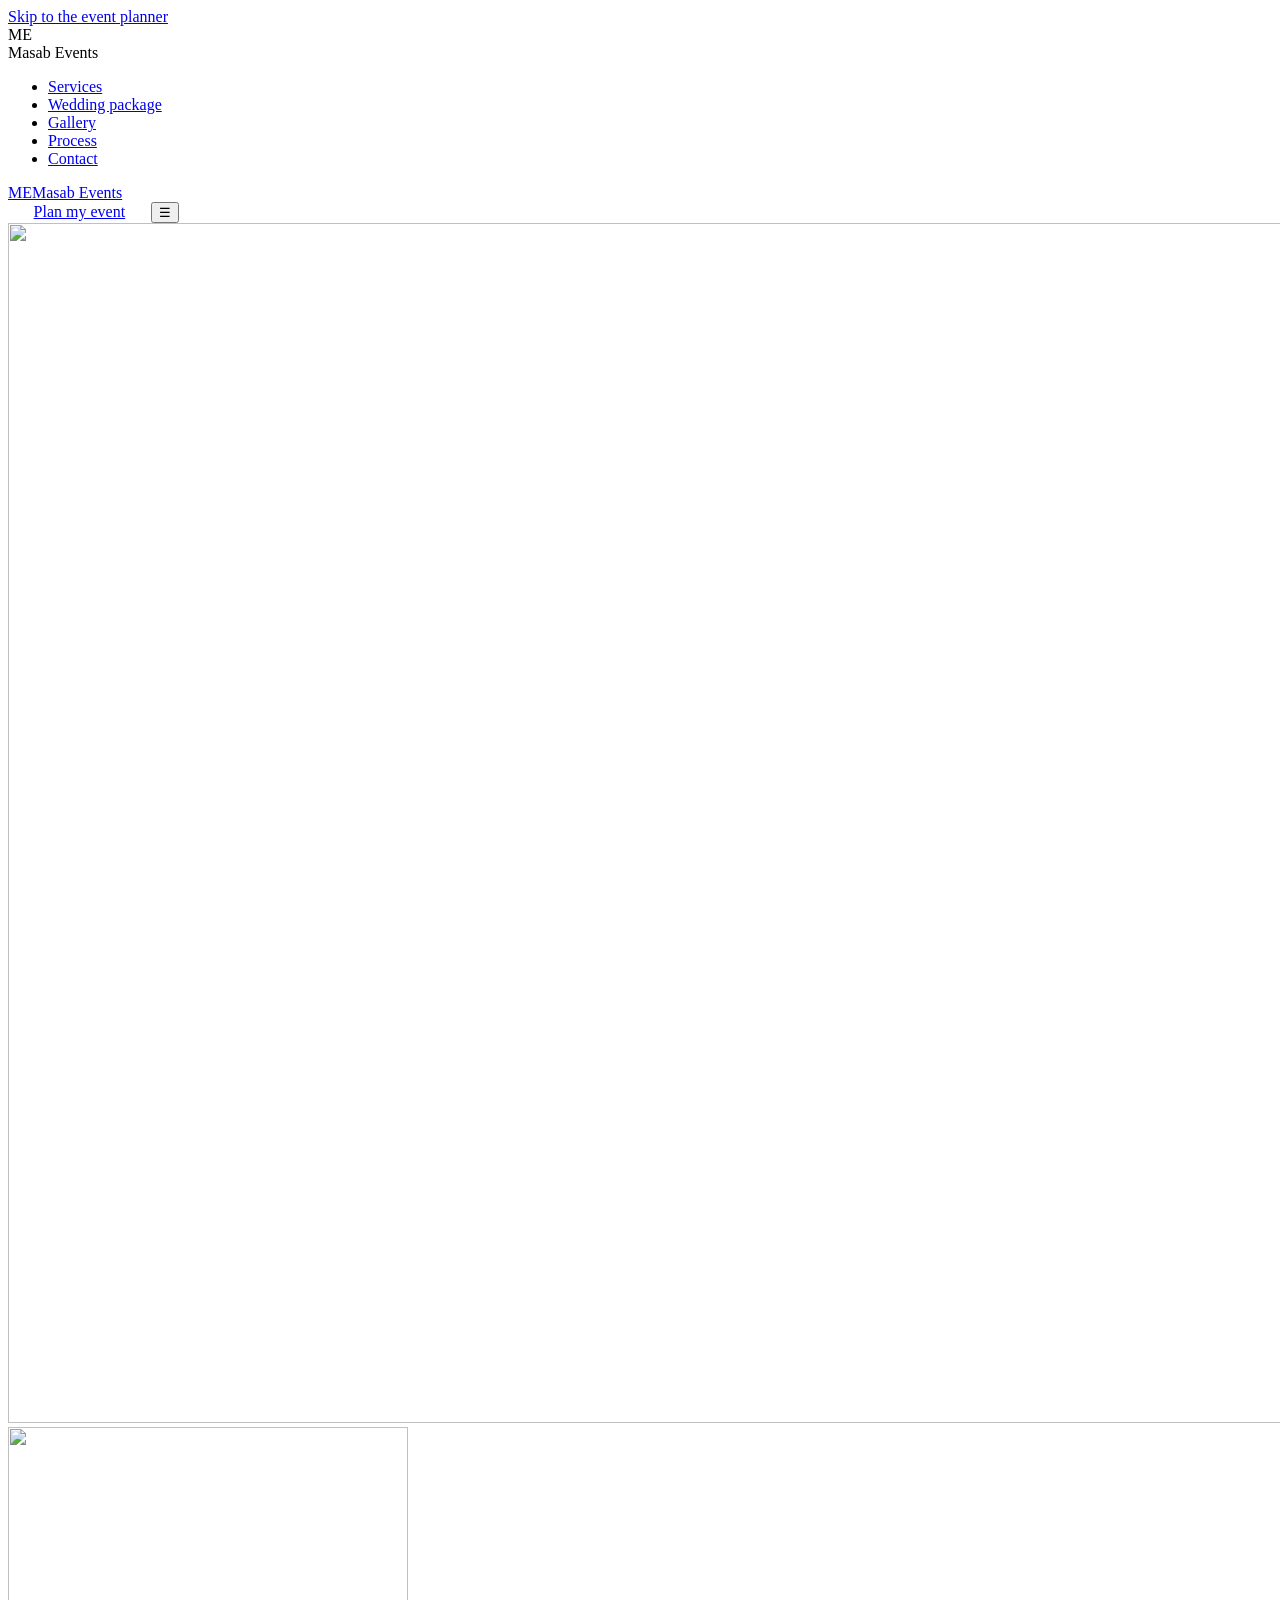
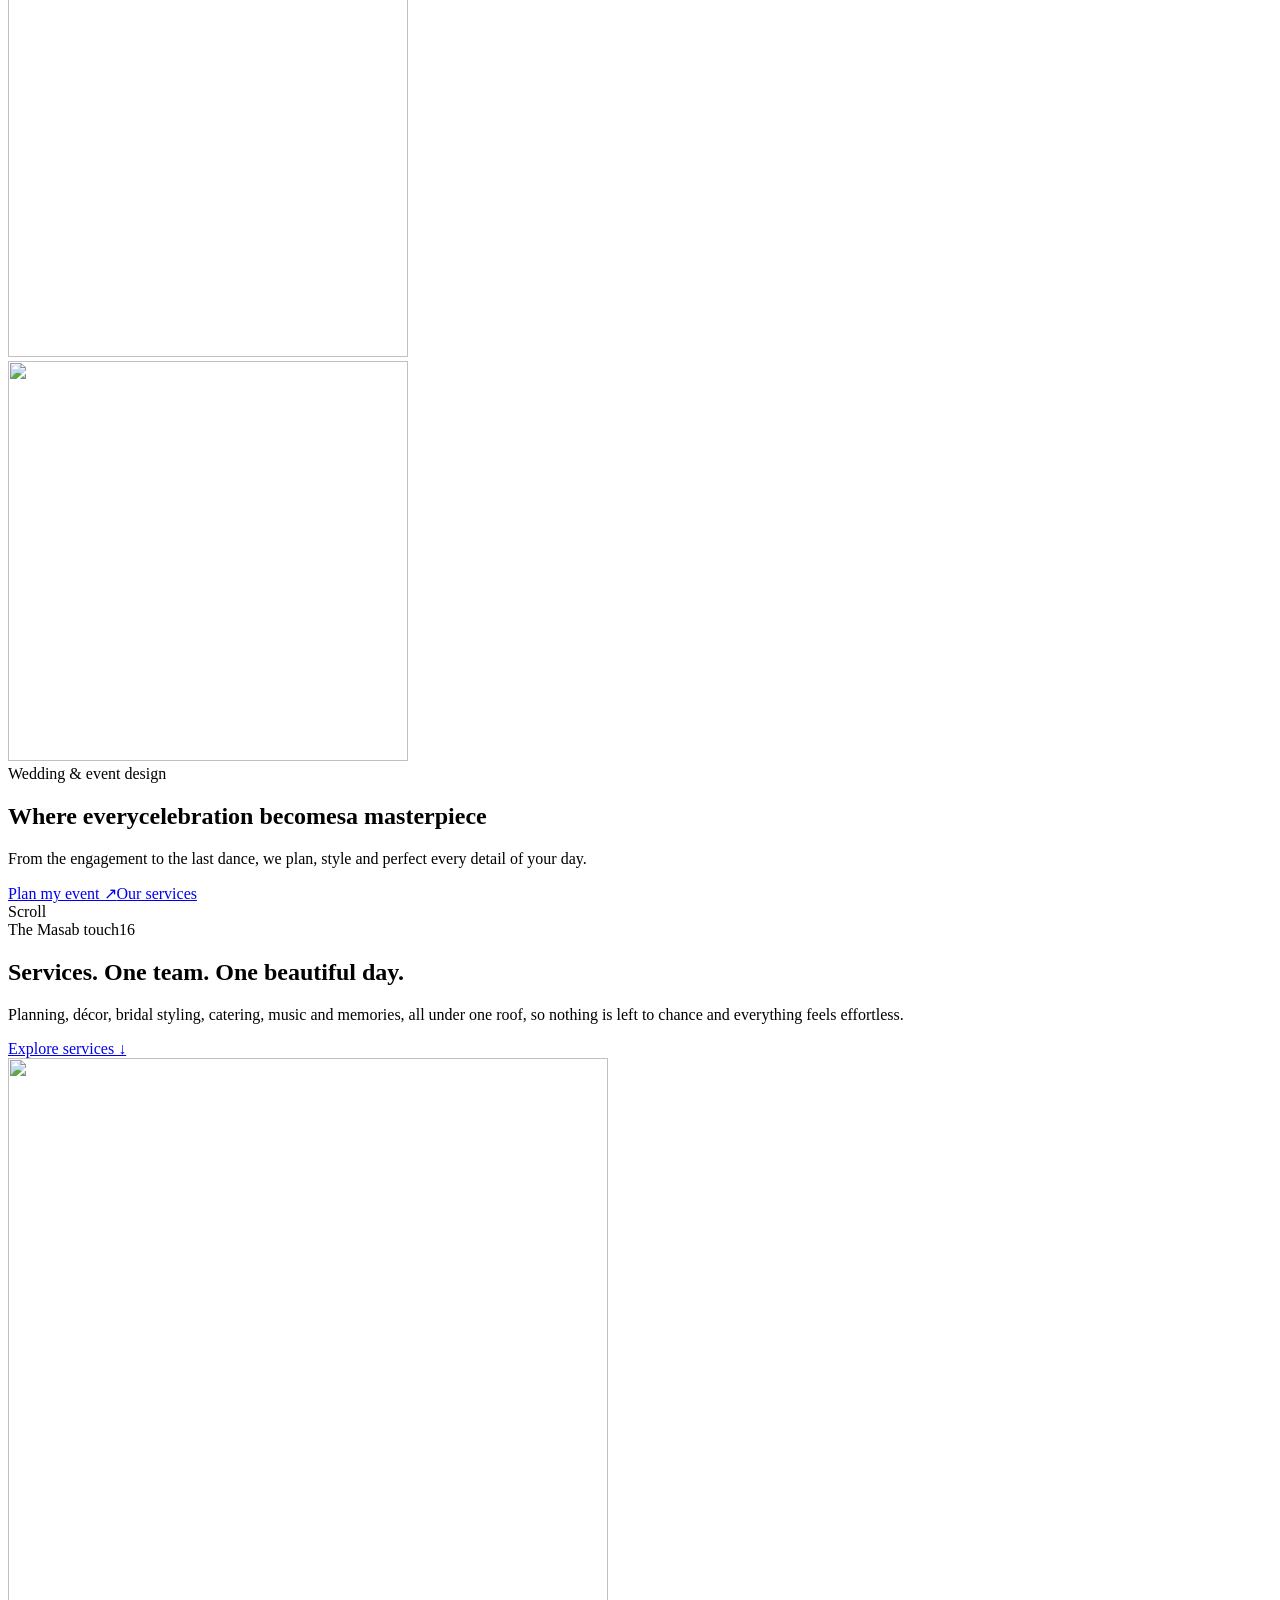
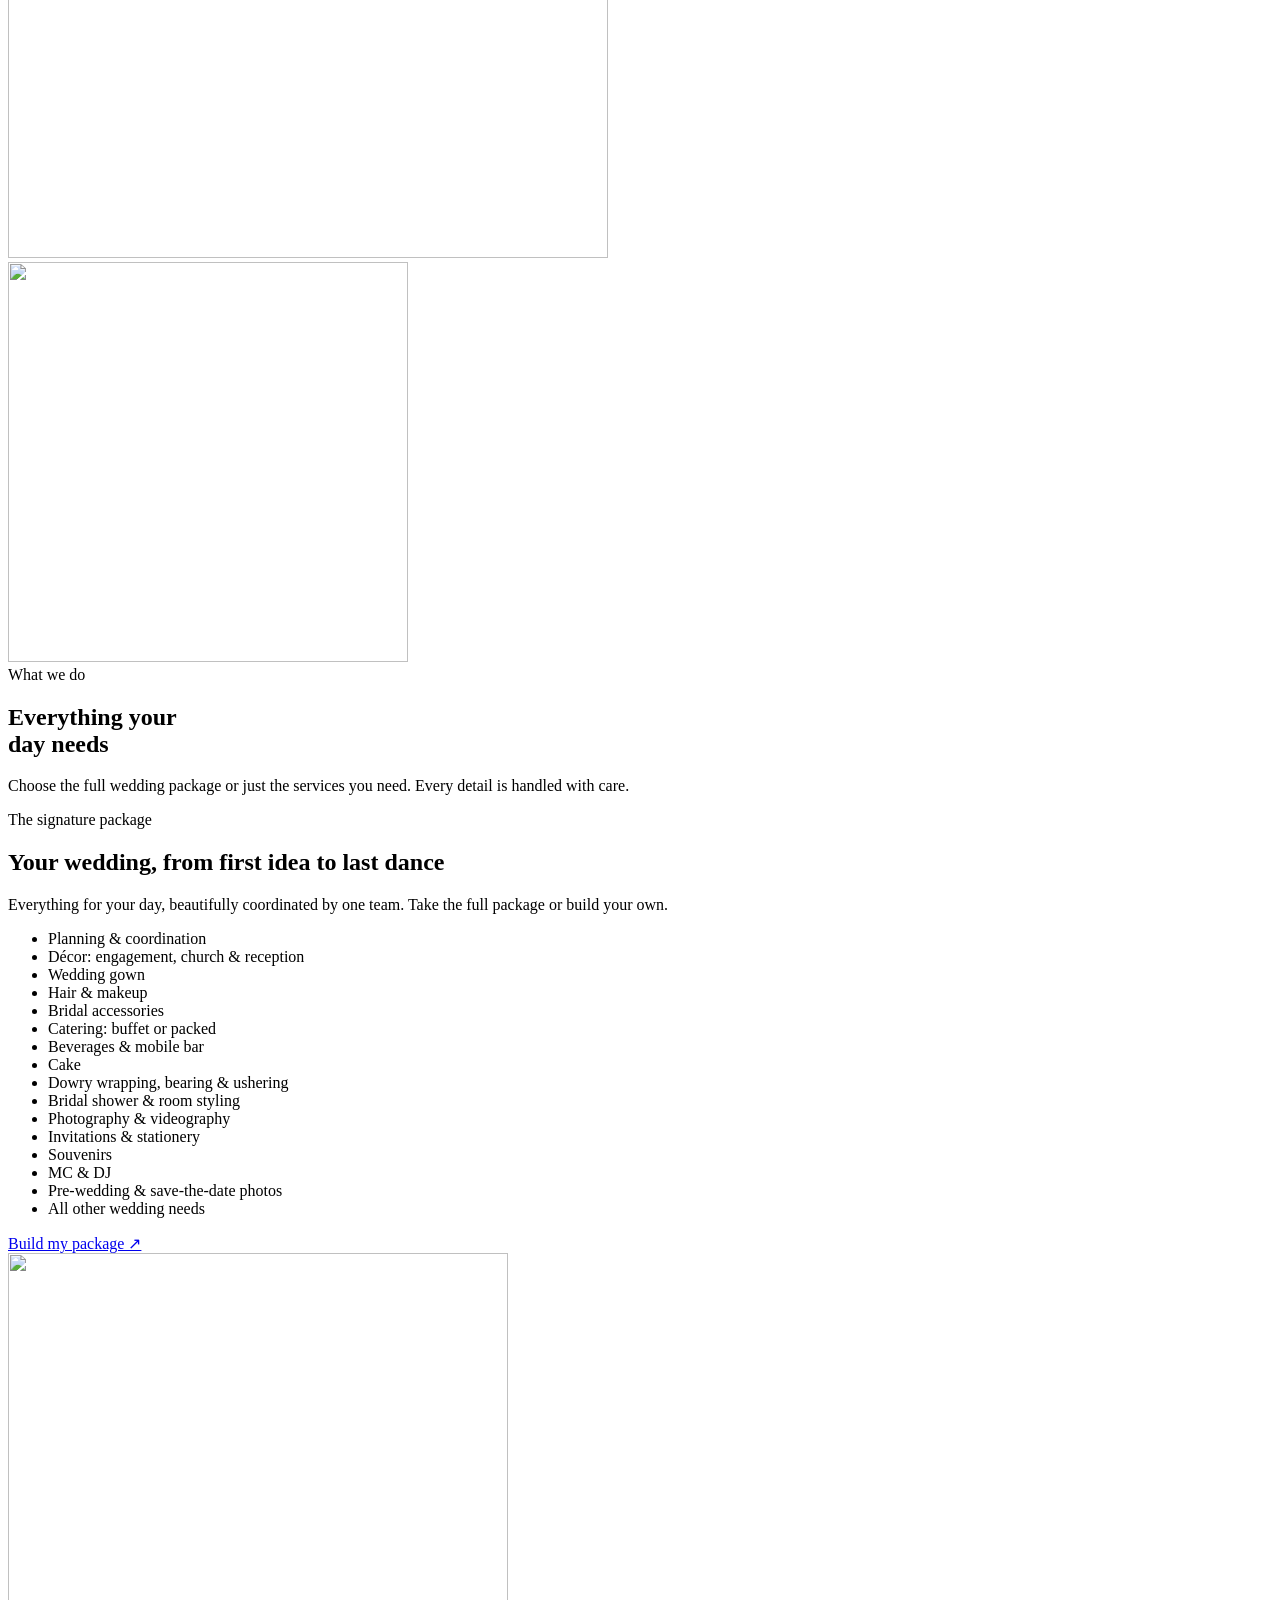
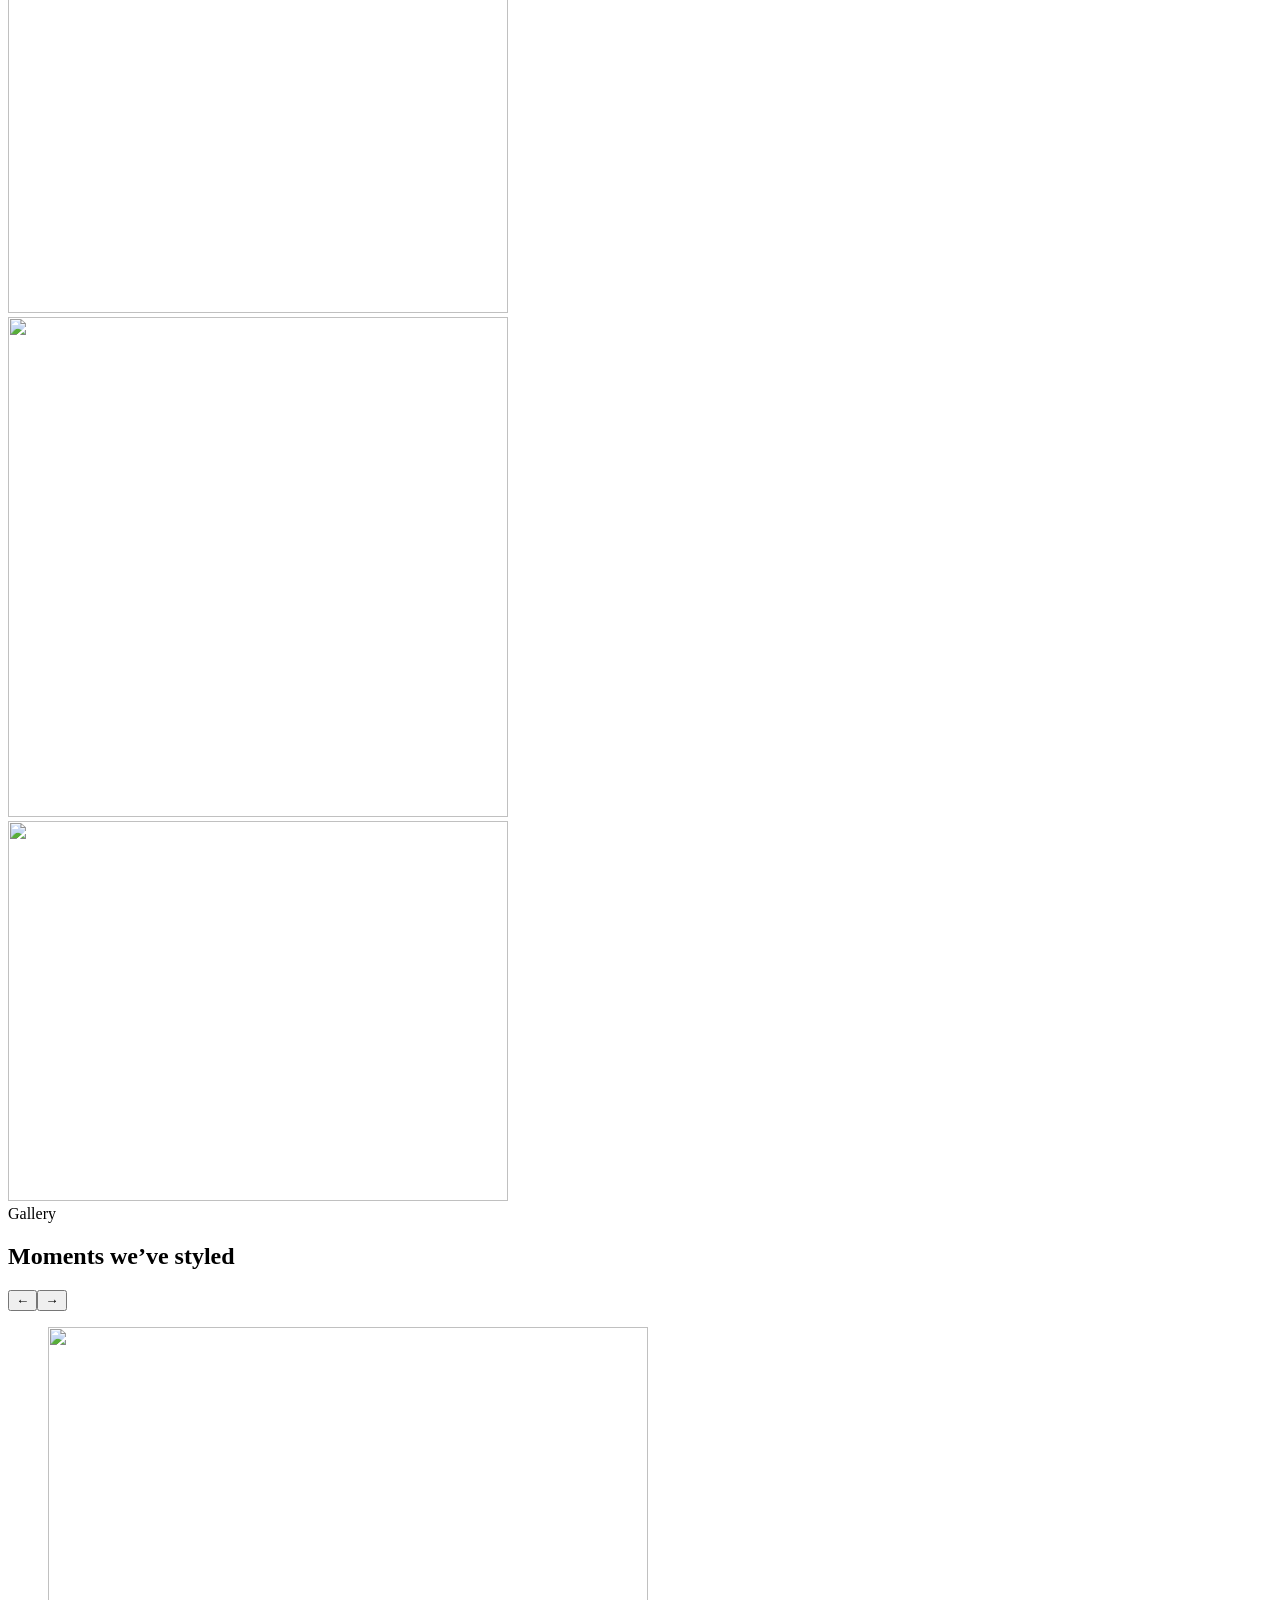
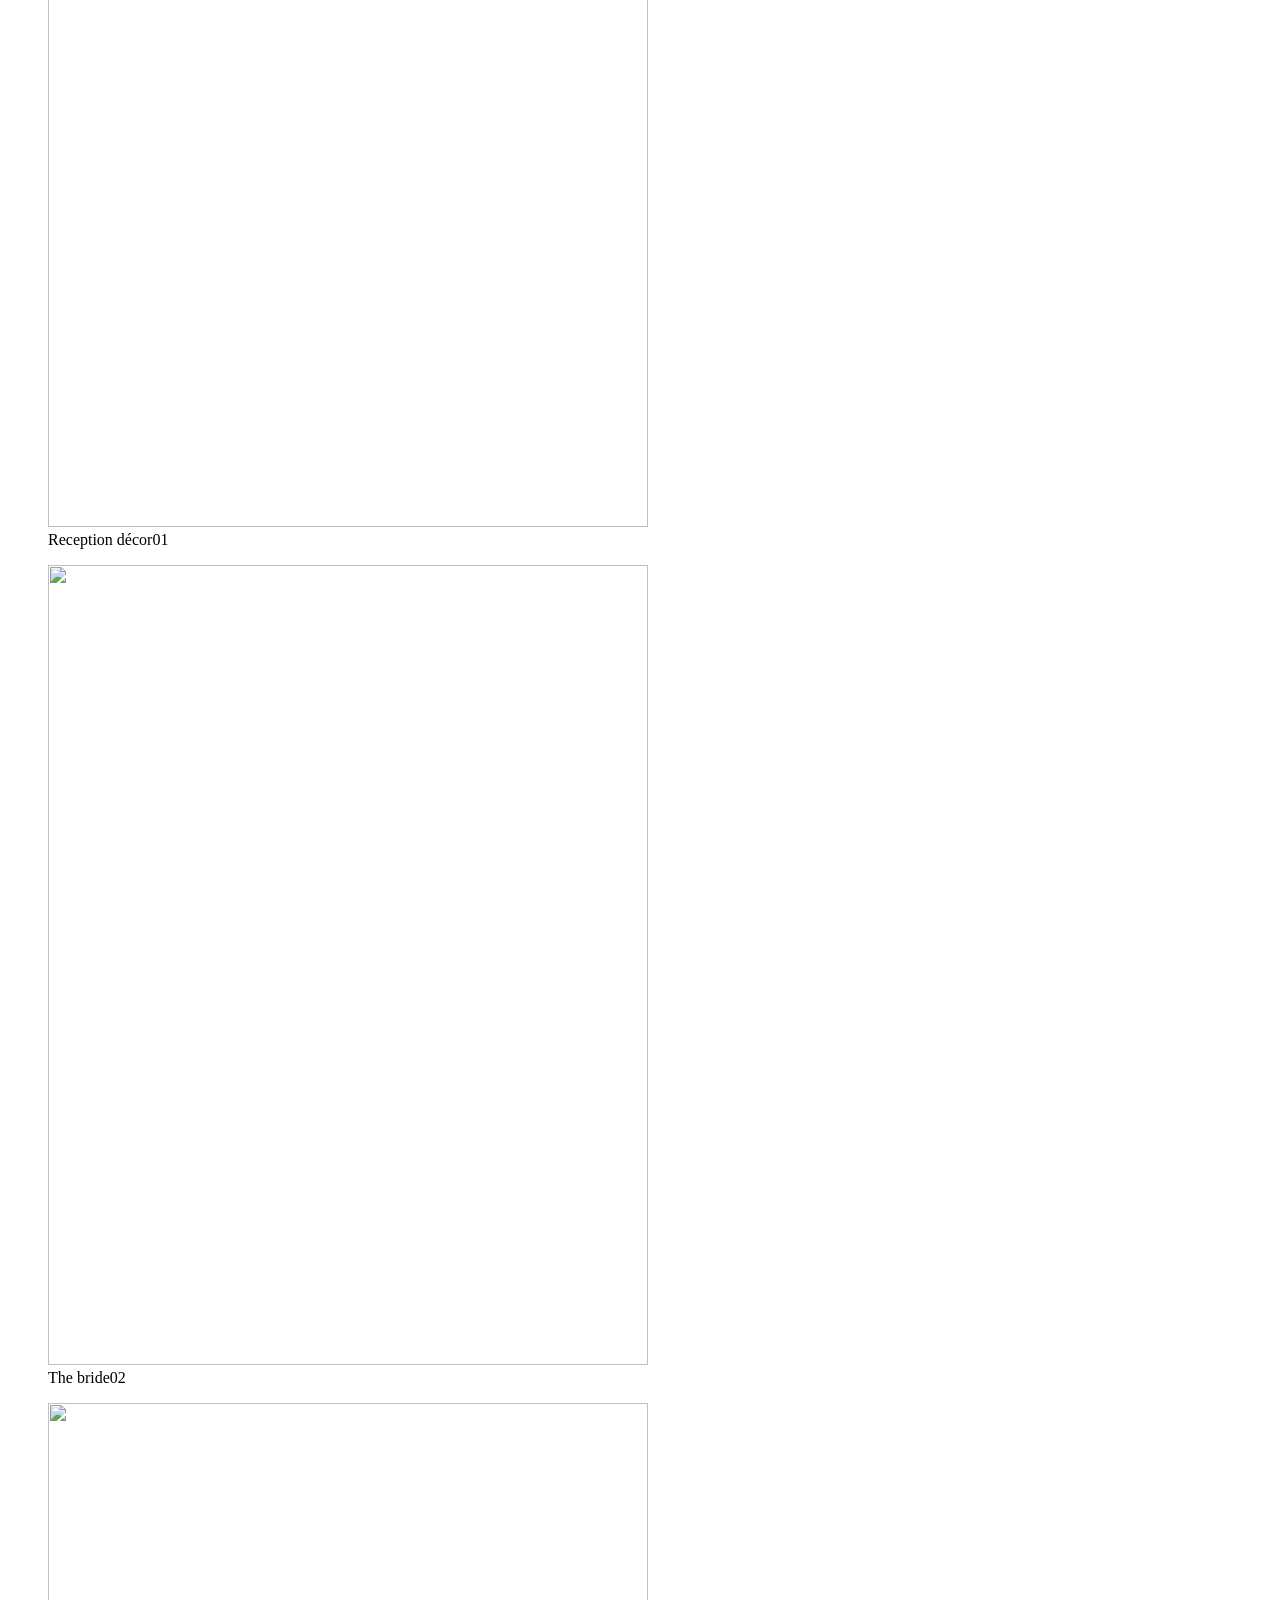
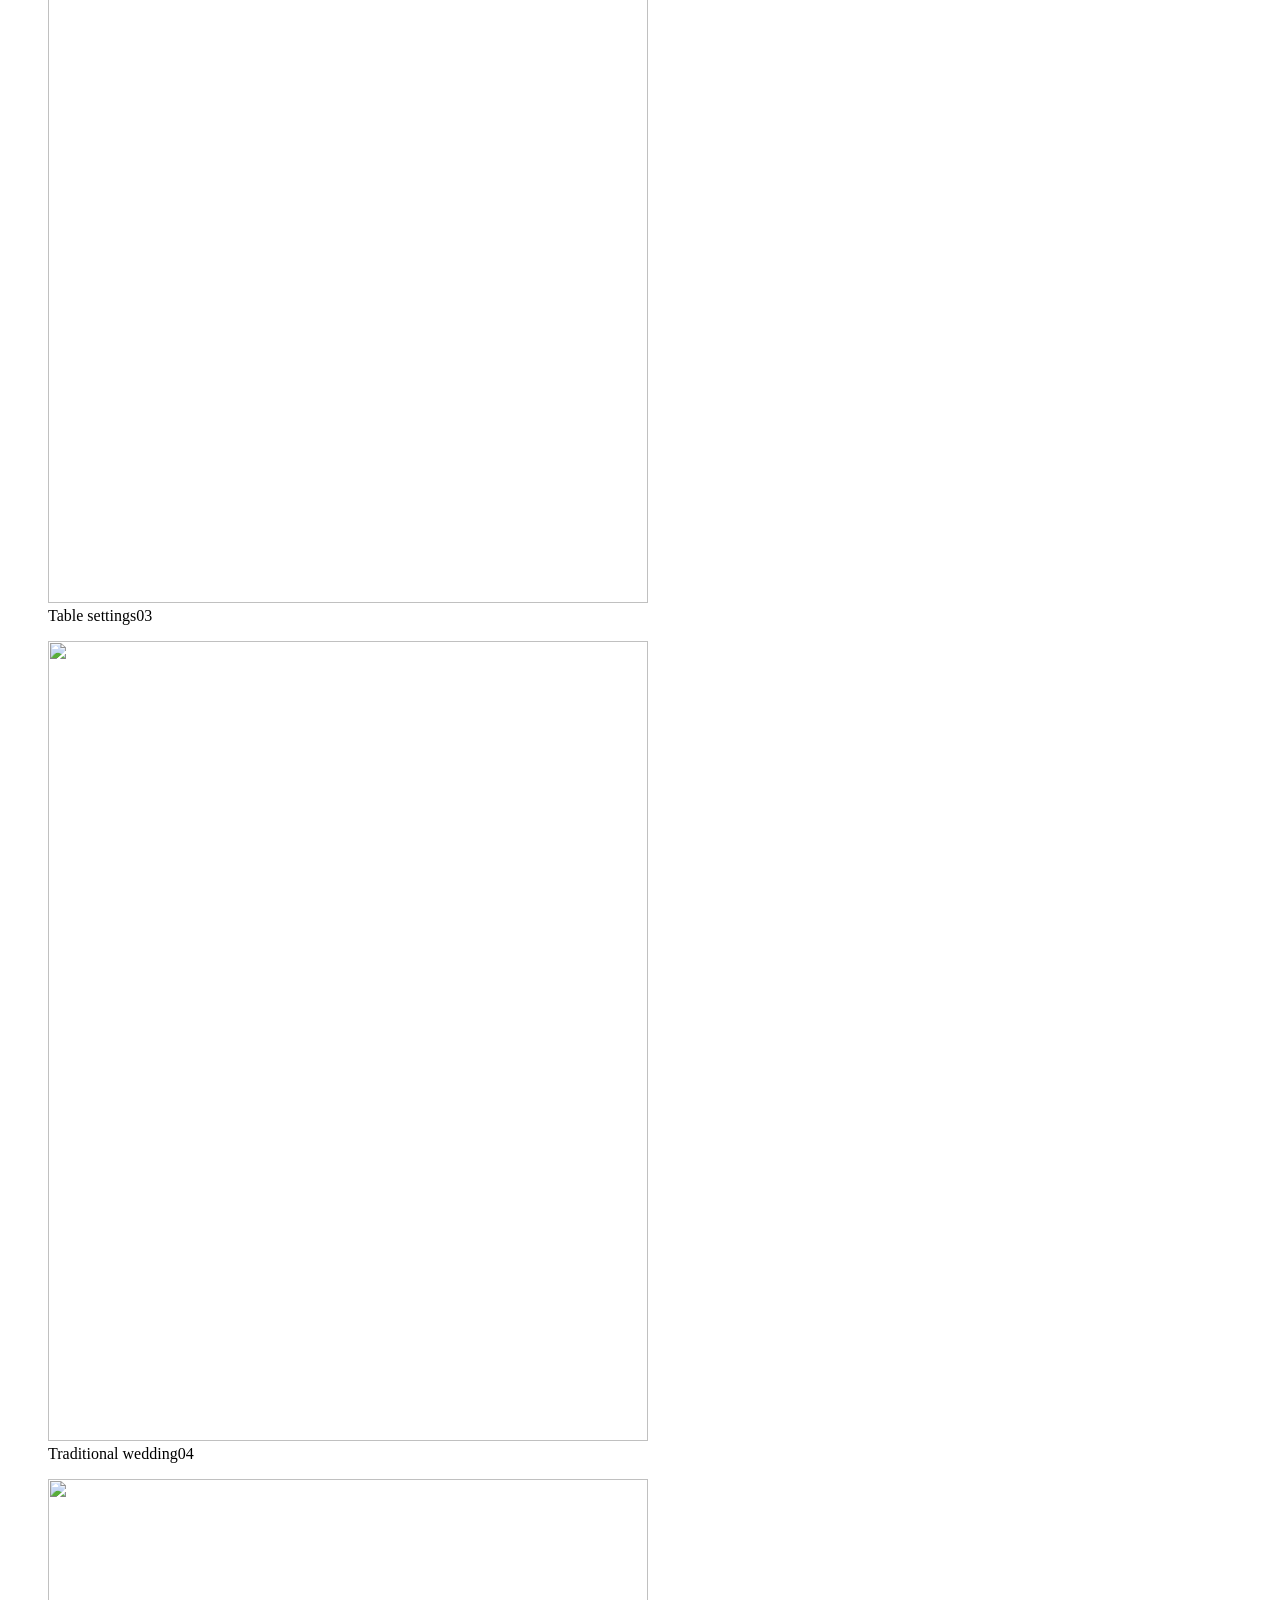
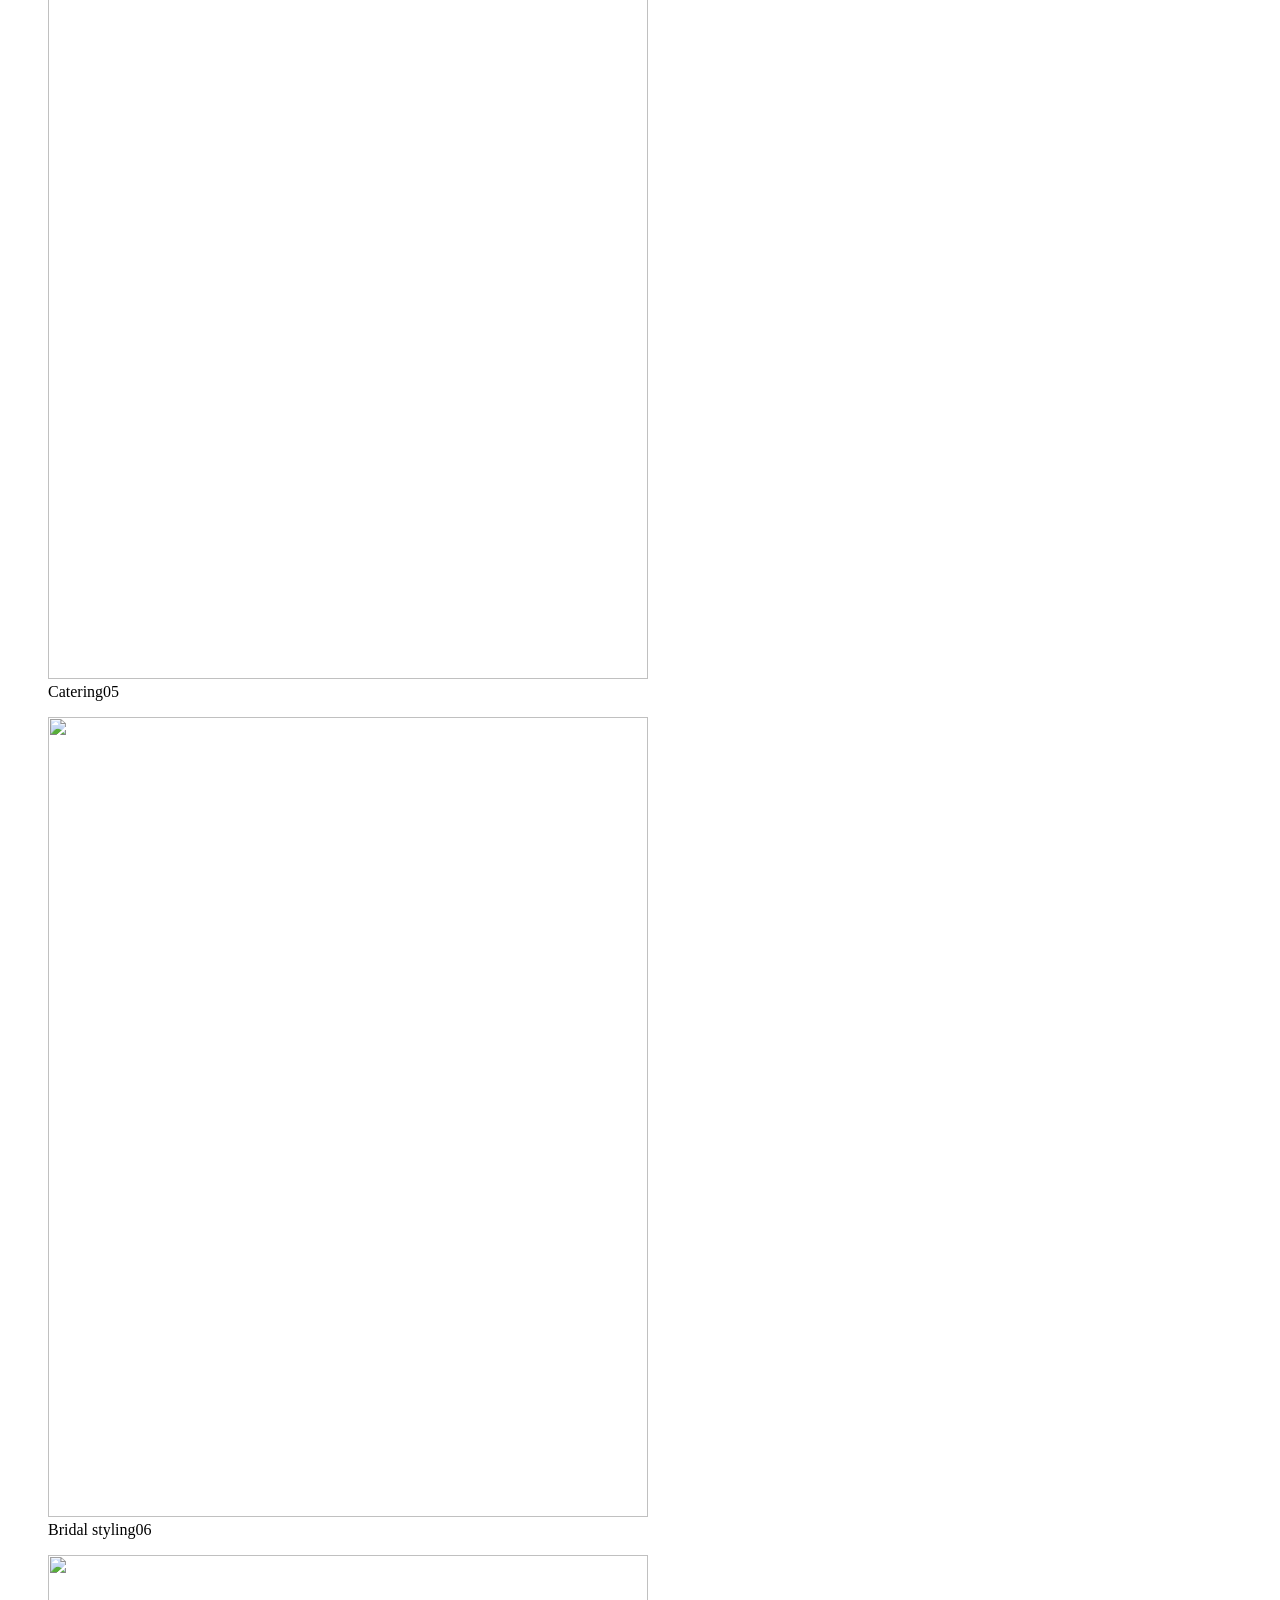
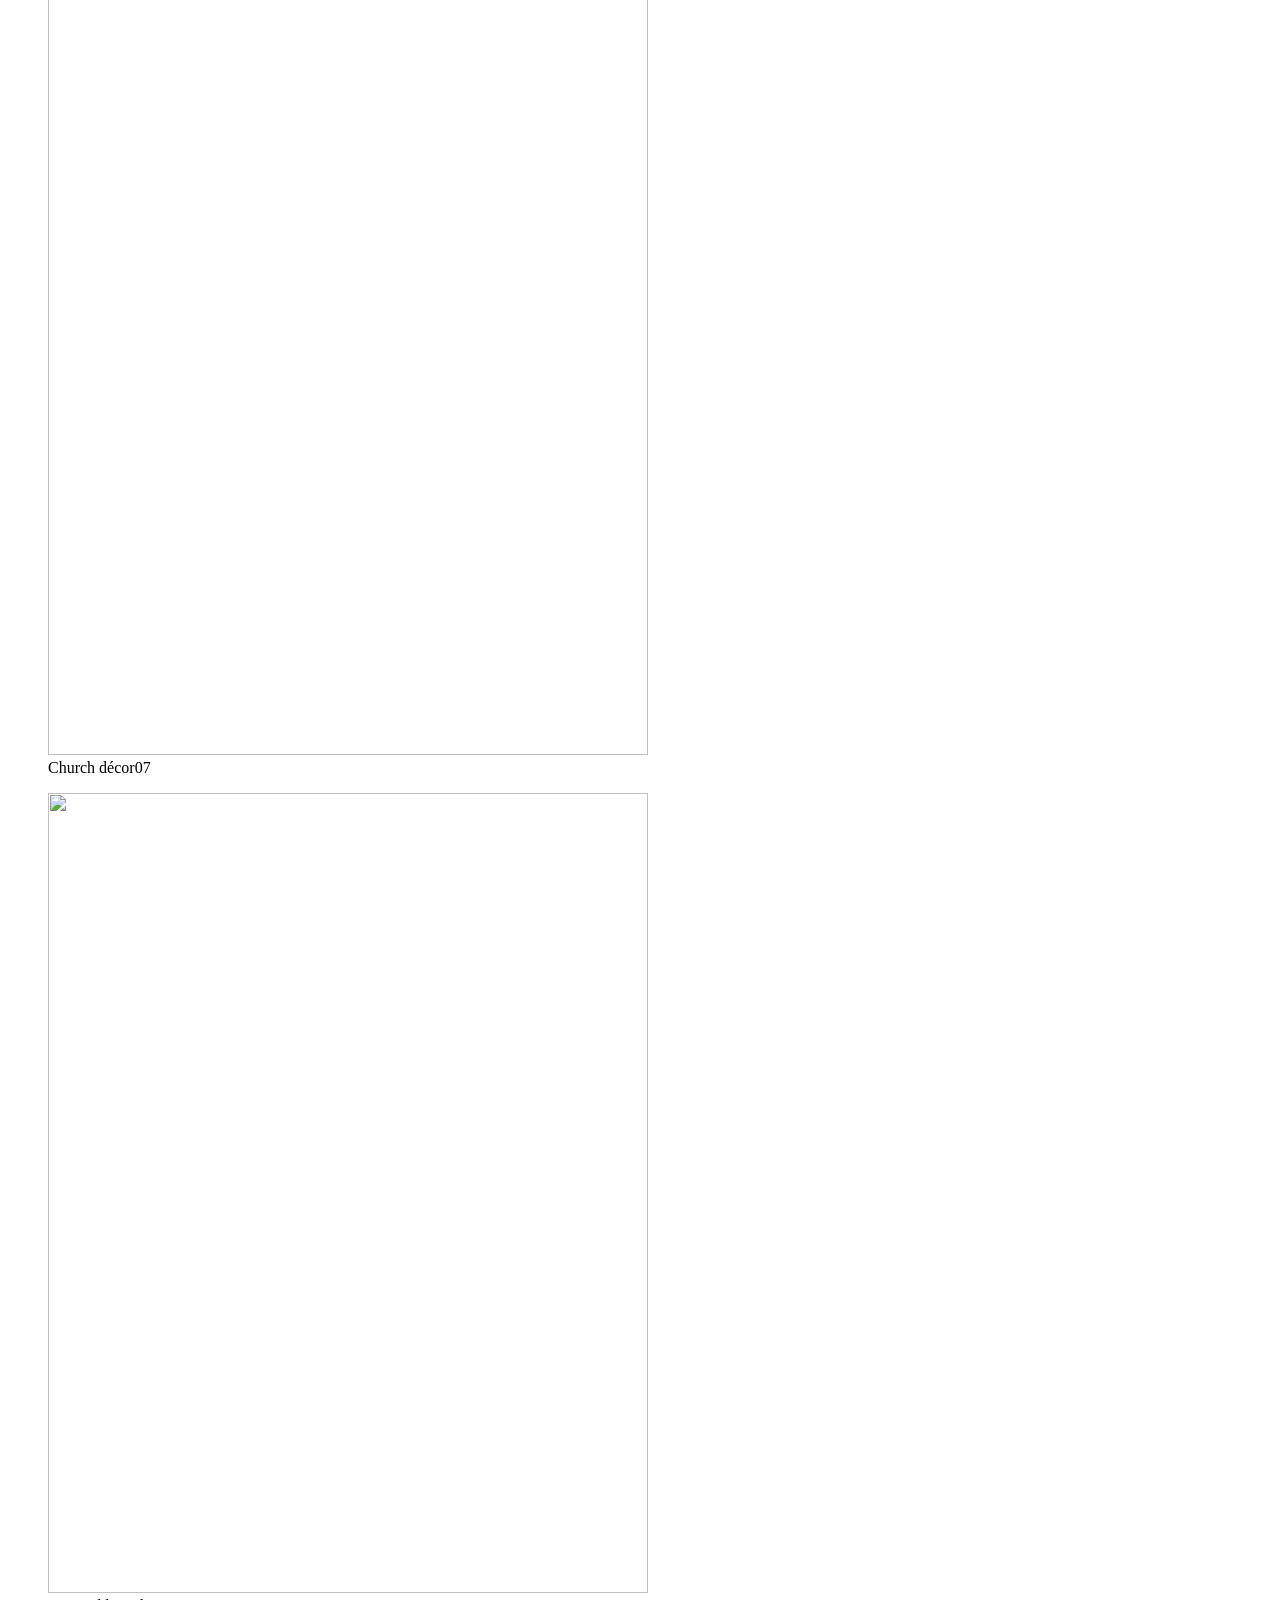
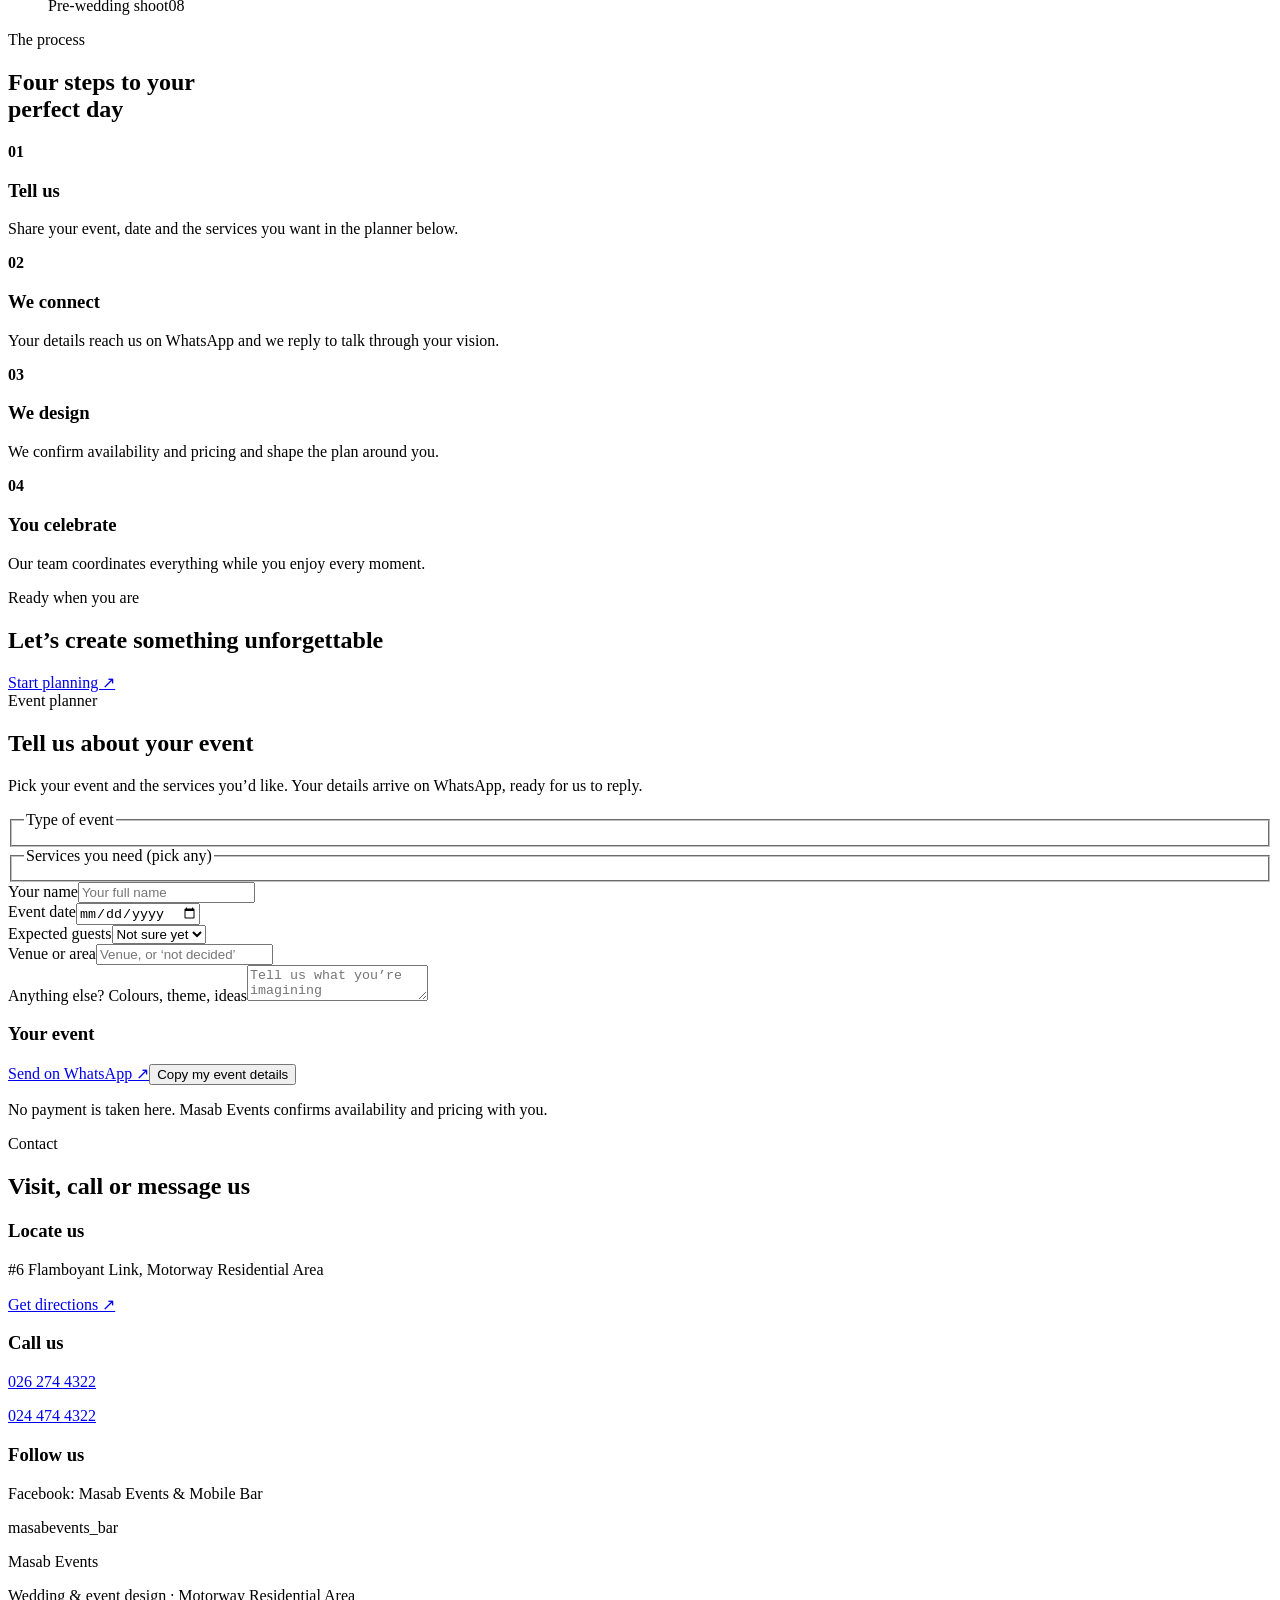
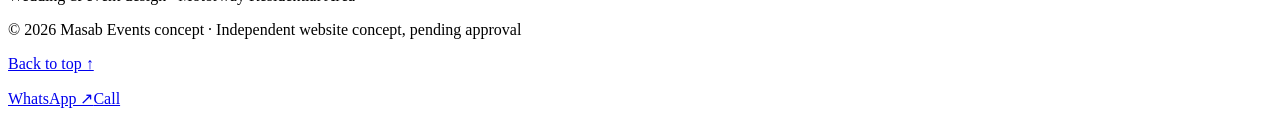
==== commit 79415412: "Replace Masab Events homepage with new luxury event design" ====
--- a/index.html
+++ b/index.html
@@ -1,16 +1,60 @@
-<!doctype html>
-<html lang="en"><head><meta charset="utf-8"><meta name="viewport" content="width=device-width,initial-scale=1"><meta name="theme-color" content="#0B0B0F"><meta name="description" content="Thoughtful event planning, styling and coordination for weddings and celebrations in Accra, Kumasi and nationwide.">
-<meta property="og:type" content="website"><meta property="og:title" content="Masab Events | Thoughtful Planning. Unforgettable Moments."><meta property="og:description" content="Thoughtful event planning, styling and coordination for weddings and celebrations in Accra, Kumasi and nationwide."><meta property="og:image" content="https://images.unsplash.com/photo-1648328168368-3a25f2152802?auto=format&fit=crop&fm=webp&w=1200&q=70"><title>Masab Events | Thoughtful Planning. Unforgettable Moments.</title><link rel="preconnect" href="https://fonts.googleapis.com"><link rel="preconnect" href="https://fonts.gstatic.com" crossorigin><link href="https://fonts.googleapis.com/css2?family=Cormorant+Garamond:wght@300;400;500;600;700&family=Jost:wght@300;400;500;600;700&display=swap" rel="stylesheet"><link rel="stylesheet" href="assets/css/styles.css"><script src="assets/js/main.js" defer></script></head>
+<!DOCTYPE html>
+<html lang="en">
+<head>
+  <meta charset="UTF-8">
+  <meta name="viewport" content="width=device-width, initial-scale=1">
+  <title>Masab Events | Luxury Wedding &amp; Event Design</title>
+  <meta name="description" content="Masab Events designs and styles weddings and celebrations: planning, décor, catering, bridal styling, photography, MC and DJ and more.">
+  <meta name="theme-color" content="#120f0a">
+  <link rel="preconnect" href="https://fonts.googleapis.com">
+  <link rel="preconnect" href="https://fonts.gstatic.com" crossorigin>
+  <link href="https://fonts.googleapis.com/css2?family=Bodoni+Moda:ital,opsz,wght@0,6..96,400;0,6..96,500;0,6..96,600;1,6..96,400;1,6..96,500&family=Jost:wght@300;400;500&family=Pinyon+Script&display=swap" rel="stylesheet">
+  <link rel="stylesheet" href="style.css">
+</head>
 <body>
-<a class="skip-link" href="#main-content">Skip to content</a><div class="concept-note">Independent website concept preview · Not the official Masab Events website</div>
-<header class="header"><a class="brand" href="index.html"><span class="monogram">M<span>.</span></span><span><b>MASAB</b><small>EVENTS & EXPERIENCES</small></span></a><button class="menu-toggle" aria-label="Open navigation" aria-expanded="false" aria-controls="primary-navigation"><i></i><i></i></button><nav class="nav" id="primary-navigation" aria-label="Primary navigation"><a class="active" href="index.html">Home</a><a href="services.html">Services</a><a href="weddings.html">Weddings</a><a href="gallery.html">Inspiration</a><a class="nav-button" href="contact.html">Plan an event ↗</a></nav></header>
-<main id="main-content">
-<section class="hero"><div class="hero-bg" role="img" aria-label="Ghanaian couple in traditional wedding attire"></div><div class="hero-overlay"></div><div class="wrap hero-inner"><p class="eyebrow pale">EVENT PLANNING · DESIGN · COORDINATION</p><h1>Moments worth<br><em>gathering for.</em></h1><p class="hero-lede">Wedding planning, venue décor, bridal services, catering, beverages and celebration details in one coordinated experience.</p><div class="actions"><a class="button gold" href="contact.html">Plan Your Wedding</a><a class="under-link white" href="services.html">View Services</a></div></div><span class="hero-caption">A considered approach to every celebration</span></section>
-<section class="section intro"><div class="wrap intro-grid"><div><p class="eyebrow">THE MASAB APPROACH</p><h2>Every detail has<br><em>a place.</em></h2></div><div class="intro-copy"><p class="serif-lede">From the first conversation to the final celebration, the experience should feel as special as the occasion itself.</p><p>This concept brings planning, styling and on-the-day coordination together for meaningful celebrations—so the big picture and the small details feel connected.</p><a class="under-link" href="services.html">Discover what we do →</a></div></div><div class="wrap pillars"><div><span>01</span><b>Plan with purpose</b><small>Clear thinking from the first brief</small></div><div><span>02</span><b>Design the feeling</b><small>Styling that gives the day its character</small></div><div><span>03</span><b>Coordinate every cue</b><small>Considered execution on the day</small></div></div></section>
-<section class="split"><div class="split-photo photo-tables"></div><div class="split-copy"><p class="eyebrow">CELEBRATIONS, BEAUTIFULLY ORCHESTRATED</p><h2>One vision.<br><em>Every moving part.</em></h2><p>Bring the big picture and the small details into one considered plan. From engagement, church and reception décor to bridal services, catering, beverages, photography and entertainment, explore a wide range of wedding needs.</p><a class="button dark" href="services.html">Explore event services ↗</a></div></section>
-<section class="section wedding-feature"><div class="wrap wedding-grid"><div class="wedding-text"><p class="eyebrow">WEDDINGS WITH MEANING</p><h2>Honour your story.<br><em>Celebrate your way.</em></h2><p>Traditional or modern, intimate or grand—weddings bring together families, cultures and personal traditions. A thoughtful plan makes room for what matters to you.</p><ul><li>Engagement, church and reception celebrations</li><li>Gown, hair, makeup and bridal-room styling</li><li>Dowry wrapping, bearing, ushering and coordination</li></ul><a class="under-link" href="weddings.html">Discover wedding services →</a></div><div class="wedding-photo"></div></div></section>
-<section class="split reverse"><div class="split-photo photo-bar"></div><div class="split-copy dark-panel"><p class="eyebrow pale">A LITTLE EXTRA TO THE CELEBRATION</p><h2>The bar,<br><em>brought to you.</em></h2><p>A mobile bar setup can add a welcoming focal point to a reception or party. Bar logistics can be considered as part of the wider event plan, helping the experience feel cohesive.</p><a class="under-link white" href="services.html#mobile-bar">Explore mobile bar setup →</a></div></section>
-<section class="section inspiration"><div class="wrap section-heading"><div><p class="eyebrow">VISUAL DIRECTION</p><h2>Atmosphere in<br><em>the details.</em></h2></div><a class="under-link" href="gallery.html">Explore inspiration →</a></div><div class="wrap image-grid"><a href="gallery.html" class="image-tile tall"><img loading="lazy" decoding="async" src="https://images.unsplash.com/photo-1648328168368-3a25f2152802?auto=format&fit=crop&fm=webp&w=1000&q=70" alt="Ghanaian wedding couple in traditional attire at their celebration"><b>Venue styling</b></a><a href="gallery.html" class="image-tile"><img loading="lazy" decoding="async" src="https://images.unsplash.com/photo-1738669469820-259d9c7189bb?auto=format&fit=crop&fm=webp&w=900&q=68" alt="Wedding reception table with flowers and candlelight"><b>Tablescape design</b></a><a href="gallery.html" class="image-tile"><img loading="lazy" decoding="async" src="https://images.unsplash.com/photo-1745573673583-a51f665ae48e?auto=format&fit=crop&fm=webp&w=900&q=68" alt="Wedding stage decorated with elegant flowers and drapery"><b>Reception design</b></a></div><p class="wrap disclaimer">Illustrative stock photography for this concept preview. Replace with Masab Events’ approved event photographs before publication.</p></section>
-<section class="coverage"><div class="wrap coverage-row"><div><p class="eyebrow pale">BASED IN GHANA. READY TO TRAVEL.</p><h2>Accra · Kumasi · <em>Nationwide</em></h2></div><p>Based at #6 Flamboyant Link, Motorway Residential Area. Contact the team to discuss your event.</p></div></section>
-<section class="section closing"><div class="wrap"><p class="eyebrow">YOUR OCCASION, YOUR VISION</p><h2>Let's make room<br>for <em>something memorable.</em></h2><a class="button gold" href="contact.html">Start an event enquiry ↗</a></div></section>
-</main><footer class="footer"><div class="wrap footer-main"><a class="brand footer-brand" href="index.html"><span class="monogram">M<span>.</span></span><span><b>MASAB</b><small>EVENTS & EXPERIENCES</small></span></a><p>Thoughtful planning. Considered details.<br>Celebrations that bring people together.</p><div class="footer-links"><a href="services.html">Services</a><a href="weddings.html">Weddings</a><a href="gallery.html">Inspiration</a><a href="contact.html">Enquiries</a></div></div><div class="wrap footer-bottom"><span>© <span data-year></span> Masab Events · Concept preview</span><span>#6 Flamboyant Link · Motorway Res. Area</span></div></footer></body></html>+  <a class="skip" href="#plan">Skip to the event planner</a>
+  <div class="loader" aria-hidden="true"><div class="crest">ME</div><span>Masab Events</span></div>
+  <header class="nav" id="nav">
+    <div class="container nav-inner">
+      <ul class="nav-links" id="navLinks">
+        <li><a href="#services">Services</a></li><li><a href="#package">Wedding package</a></li><li><a href="#gallery">Gallery</a></li><li><a href="#process">Process</a></li><li><a href="#contact">Contact</a></li>
+      </ul>
+      <a href="#top" class="brand"><span class="crest">ME</span>Masab Events</a>
+      <div class="nav-cta"><a class="btn btn-gold" href="#plan" style="min-height:46px;padding:.6rem 1.6rem">Plan my event</a><button class="menu-btn" id="menuBtn" aria-label="Open menu" aria-expanded="false">☰</button></div>
+    </div>
+  </header>
+  <main id="top">
+    <section class="hero">
+      <div class="hero-bg" id="heroBg"><img src="images/hero.jpg" alt="" fetchpriority="high" width="1920" height="1200"></div>
+      <div class="hero-frames" aria-hidden="true"><div class="thumb"><img src="images/hero-2.jpg" alt="" width="400" height="530"></div><div class="thumb"><img src="images/hero-3.jpg" alt="" width="400" height="400"></div></div>
+      <div class="container hero-inner">
+        <span class="eyebrow">Wedding &amp; event design</span>
+        <h1><span class="line" style="--i:0"><span>Where every</span></span><span class="line" style="--i:1"><span>celebration becomes</span></span><span class="line" style="--i:2"><span class="script gold-text">a masterpiece</span></span></h1>
+        <div class="hero-foot"><div><p>From the engagement to the last dance, we plan, style and perfect every detail of your day.</p><div class="hero-actions"><a class="btn btn-gold" href="#plan">Plan my event ↗</a><a class="btn btn-line" href="#services">Our services</a></div></div><div class="scroll-cue">Scroll</div></div>
+      </div>
+    </section>
+    <div class="marquee" aria-hidden="true"><div class="marquee-track" id="marquee"></div></div>
+    <section class="section intro"><div class="container intro-grid"><div class="reveal"><span class="eyebrow">The Masab touch</span><span class="big-num">16</span><h2>Services. One team. One beautiful day.</h2><p class="lead">Planning, décor, bridal styling, catering, music and memories, all under one roof, so nothing is left to chance and everything feels effortless.</p><a class="btn btn-dark" href="#services">Explore services ↓</a></div><div class="collage reveal" aria-hidden="true"><div class="thumb"><img src="images/intro-1.jpg" alt="" loading="lazy" width="600" height="800"></div><div class="thumb"><img src="images/intro-2.jpg" alt="" loading="lazy" width="400" height="400"></div></div></div></section>
+    <section class="section" id="services" style="padding-top:0"><div class="container"><div class="services-head reveal"><div><span class="eyebrow">What we do</span><h2>Everything your<br>day needs</h2></div><p>Choose the full wedding package or just the services you need. Every detail is handled with care.</p></div><div class="svc-list" id="servicesList"></div></div></section>
+    <section class="section package" id="package"><div class="container package-grid"><div class="reveal"><span class="eyebrow" style="color:var(--gold-light)">The signature package</span><h2>Your wedding, <span class="script">from first idea to last dance</span></h2><p>Everything for your day, beautifully coordinated by one team. Take the full package or build your own.</p><ul class="checks"><li>Planning &amp; coordination</li><li>Décor: engagement, church &amp; reception</li><li>Wedding gown</li><li>Hair &amp; makeup</li><li>Bridal accessories</li><li>Catering: buffet or packed</li><li>Beverages &amp; mobile bar</li><li>Cake</li><li>Dowry wrapping, bearing &amp; ushering</li><li>Bridal shower &amp; room styling</li><li>Photography &amp; videography</li><li>Invitations &amp; stationery</li><li>Souvenirs</li><li>MC &amp; DJ</li><li>Pre-wedding &amp; save-the-date photos</li><li>All other wedding needs</li></ul><a class="btn btn-gold" href="#plan">Build my package ↗</a></div><div class="stack reveal" aria-hidden="true"><div class="thumb"><img src="images/package-1.jpg" alt="" loading="lazy" width="500" height="660"></div><div class="thumb"><img src="images/package-2.jpg" alt="" loading="lazy" width="500" height="500"></div><div class="thumb"><img src="images/package-3.jpg" alt="" loading="lazy" width="500" height="380"></div></div></div></section>
+    <section class="section gallery" id="gallery"><div class="container gallery-head reveal"><div><span class="eyebrow">Gallery</span><h2>Moments we’ve styled</h2></div><div class="arrows"><button class="arrow-btn" id="galPrev" aria-label="Previous photos">←</button><button class="arrow-btn" id="galNext" aria-label="Next photos">→</button></div></div><div class="track" id="track" tabindex="0" aria-label="Photo gallery">
+      <figure class="slide"><div class="thumb"><img src="images/g1.jpg" alt="" loading="lazy" width="600" height="800"></div><figcaption>Reception décor<span>01</span></figcaption></figure><figure class="slide"><div class="thumb"><img src="images/g2.jpg" alt="" loading="lazy" width="600" height="800"></div><figcaption>The bride<span>02</span></figcaption></figure><figure class="slide"><div class="thumb"><img src="images/g3.jpg" alt="" loading="lazy" width="600" height="800"></div><figcaption>Table settings<span>03</span></figcaption></figure><figure class="slide"><div class="thumb"><img src="images/g4.jpg" alt="" loading="lazy" width="600" height="800"></div><figcaption>Traditional wedding<span>04</span></figcaption></figure><figure class="slide"><div class="thumb"><img src="images/g5.jpg" alt="" loading="lazy" width="600" height="800"></div><figcaption>Catering<span>05</span></figcaption></figure><figure class="slide"><div class="thumb"><img src="images/g6.jpg" alt="" loading="lazy" width="600" height="800"></div><figcaption>Bridal styling<span>06</span></figcaption></figure><figure class="slide"><div class="thumb"><img src="images/g7.jpg" alt="" loading="lazy" width="600" height="800"></div><figcaption>Church décor<span>07</span></figcaption></figure><figure class="slide"><div class="thumb"><img src="images/g8.jpg" alt="" loading="lazy" width="600" height="800"></div><figcaption>Pre-wedding shoot<span>08</span></figcaption></figure>
+    </div></section>
+    <section class="section" id="process"><div class="container"><div class="reveal"><span class="eyebrow">The process</span><h2>Four steps to your<br>perfect day</h2></div><div class="steps reveal"><div class="step"><b>01</b><h3>Tell us</h3><p>Share your event, date and the services you want in the planner below.</p></div><div class="step"><b>02</b><h3>We connect</h3><p>Your details reach us on WhatsApp and we reply to talk through your vision.</p></div><div class="step"><b>03</b><h3>We design</h3><p>We confirm availability and pricing and shape the plan around you.</p></div><div class="step"><b>04</b><h3>You celebrate</h3><p>Our team coordinates everything while you enjoy every moment.</p></div></div></div></section>
+    <section class="section cta"><div class="container reveal"><span class="eyebrow">Ready when you are</span><h2>Let’s create something <span class="script gold-text">unforgettable</span></h2><a class="btn btn-gold" href="#plan">Start planning ↗</a></div></section>
+    <section class="section planner" id="plan"><div class="container"><div class="planner-head reveal"><span class="eyebrow">Event planner</span><h2>Tell us about your event</h2><p>Pick your event and the services you’d like. Your details arrive on WhatsApp, ready for us to reply.</p></div><div class="planner-grid">
+      <form class="panel" onsubmit="return false" aria-label="Event planner"><fieldset class="group"><legend>Type of event</legend><div class="pills" id="eventPills"></div></fieldset><fieldset class="group"><legend>Services you need <small style="font:300 .9rem var(--f-body);color:var(--muted)">(pick any)</small></legend><div class="pills" id="serviceChips"></div></fieldset>
+        <div class="two"><div class="field"><label for="fName">Your name</label><input class="input" id="fName" autocomplete="name" placeholder="Your full name"></div><div class="field"><label for="fDate">Event date</label><input class="input" id="fDate" type="date"></div></div>
+        <div class="two"><div class="field"><label for="fGuests">Expected guests</label><select class="input" id="fGuests"><option>Not sure yet</option><option>Under 50</option><option>50–100</option><option>100–200</option><option>200–400</option><option>400+</option></select></div><div class="field"><label for="fVenue">Venue or area</label><input class="input" id="fVenue" placeholder="Venue, or ‘not decided’"></div></div>
+        <div class="field"><label for="fNotes">Anything else? Colours, theme, ideas</label><textarea class="input" id="fNotes" placeholder="Tell us what you’re imagining"></textarea></div>
+      </form>
+      <aside class="summary-card" aria-label="Your event summary"><h3>Your event</h3><ul class="summary" id="summary"></ul><a class="btn btn-wa btn-block" id="sendWA" href="#" target="_blank" rel="noopener">Send on WhatsApp ↗</a><button class="btn btn-line btn-block" id="copyBtn" type="button">Copy my event details</button><p class="fine">No payment is taken here. Masab Events confirms availability and pricing with you.</p></aside>
+    </div></div></section>
+    <section class="section" id="contact" style="padding-top:0"><div class="container reveal"><span class="eyebrow">Contact</span><h2>Visit, call or message us</h2><div class="contact"><div><h3>Locate us</h3><p>#6 Flamboyant Link, Motorway Residential Area</p><a class="link" href="https://www.google.com/maps/search/?api=1&amp;query=6+Flamboyant+Link+Motorway+Residential+Area" target="_blank" rel="noopener">Get directions ↗</a></div><div><h3>Call us</h3><p><a class="link" href="tel:+233262744322">026 274 4322</a></p><p><a class="link" href="tel:+233244744322">024 474 4322</a></p></div><div><h3>Follow us</h3><p>Facebook: Masab Events &amp; Mobile Bar</p><p>masabevents_bar</p></div></div></div></section>
+  </main>
+  <footer class="footer"><div class="container"><div class="mega">Masab Events</div><p>Wedding &amp; event design · Motorway Residential Area</p><p>© 2026 Masab Events concept · Independent website concept, pending approval</p><p><a href="#top">Back to top ↑</a></p></div></footer>
+  <div class="float-bar"><a class="btn btn-wa" id="floatWA" href="#" target="_blank" rel="noopener">WhatsApp ↗</a><a class="btn btn-gold" href="tel:+233262744322">Call</a></div>
+  <div class="toast" id="toast" role="status"></div>
+  <script src="script.js" defer></script>
+</body>
+</html>
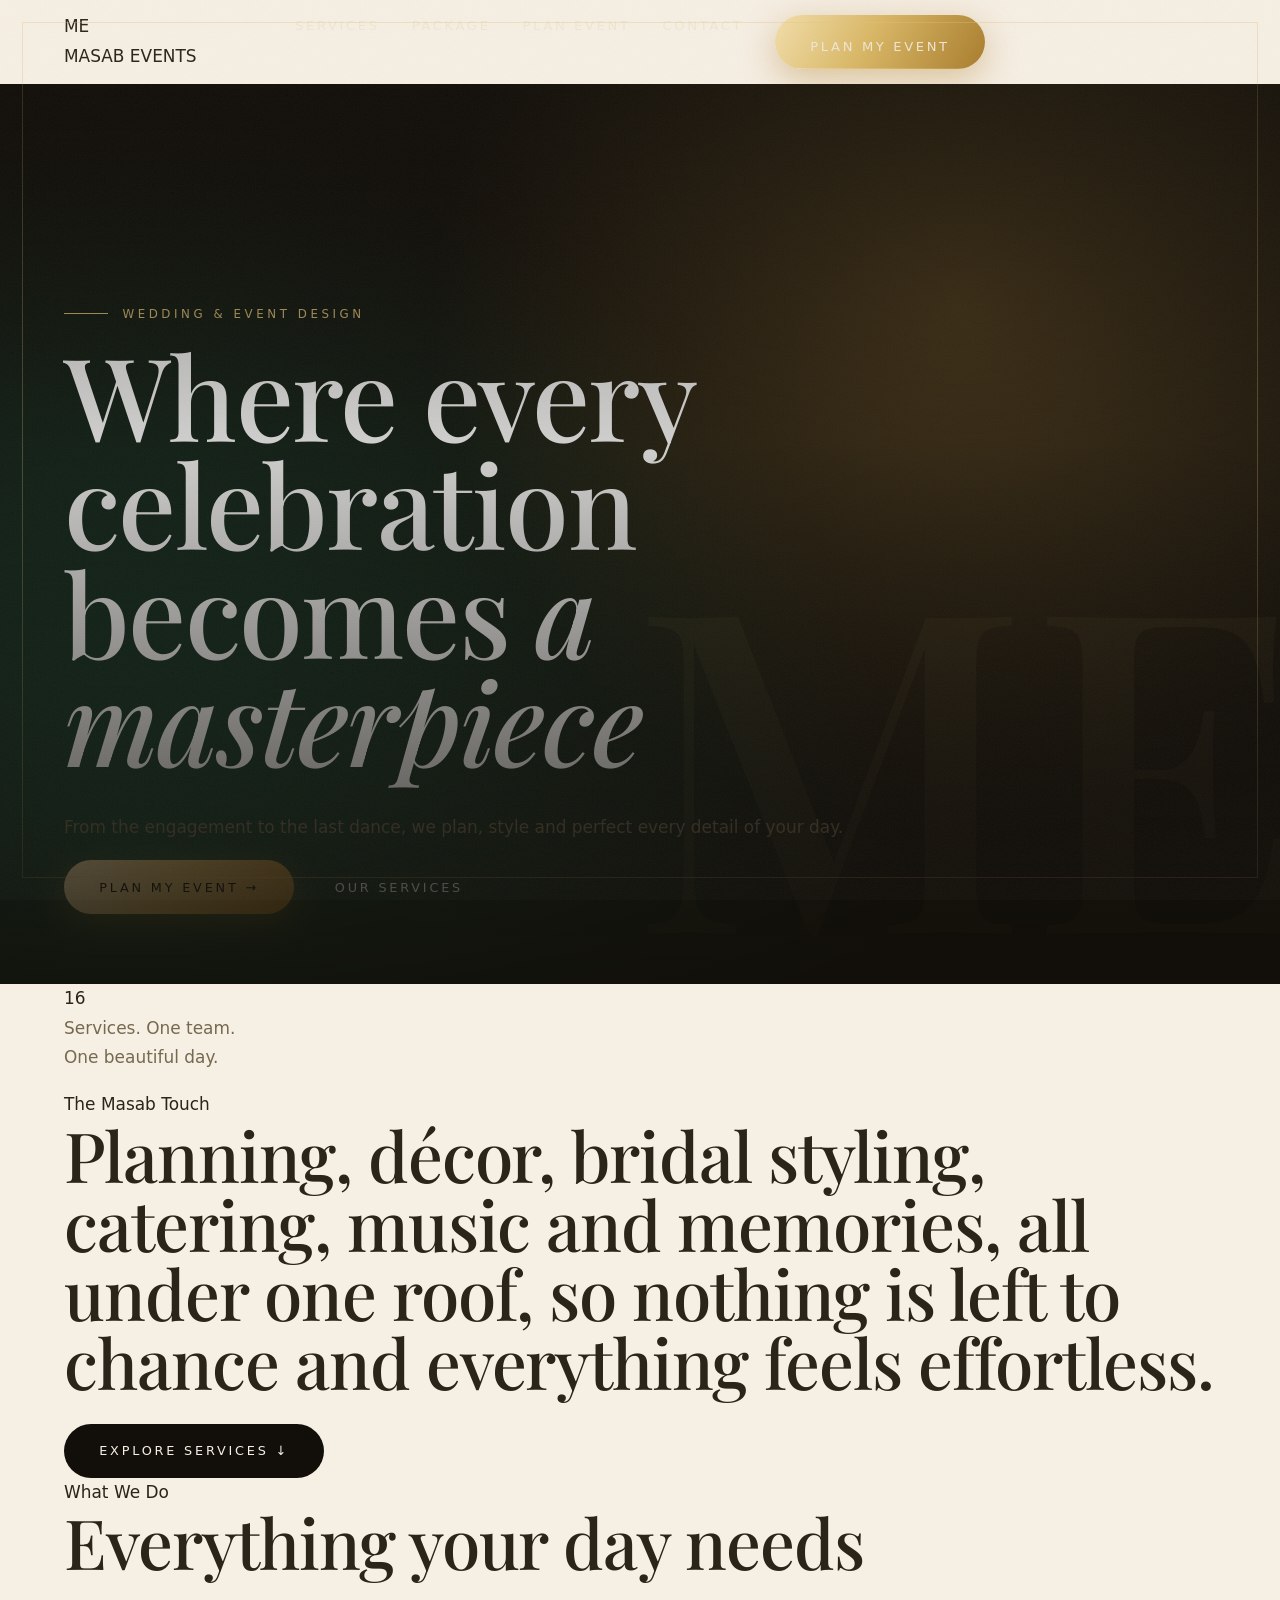
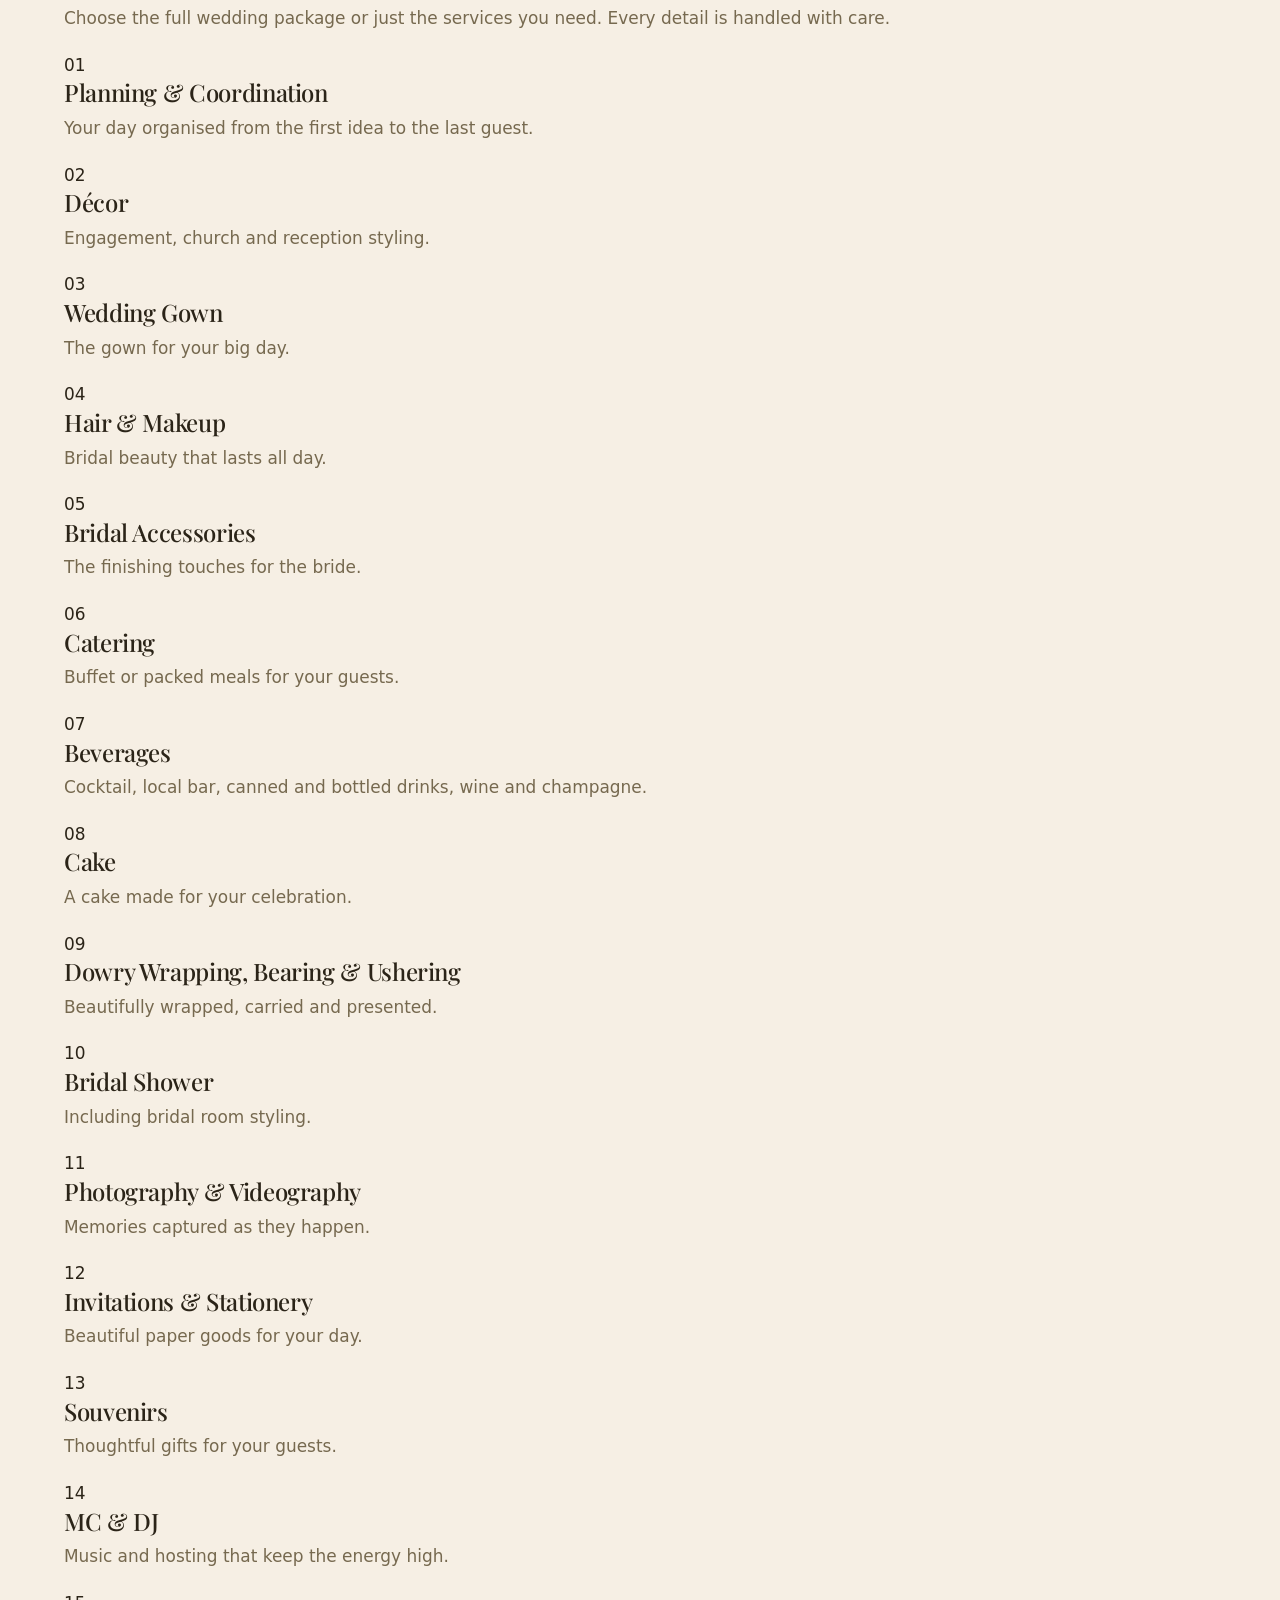
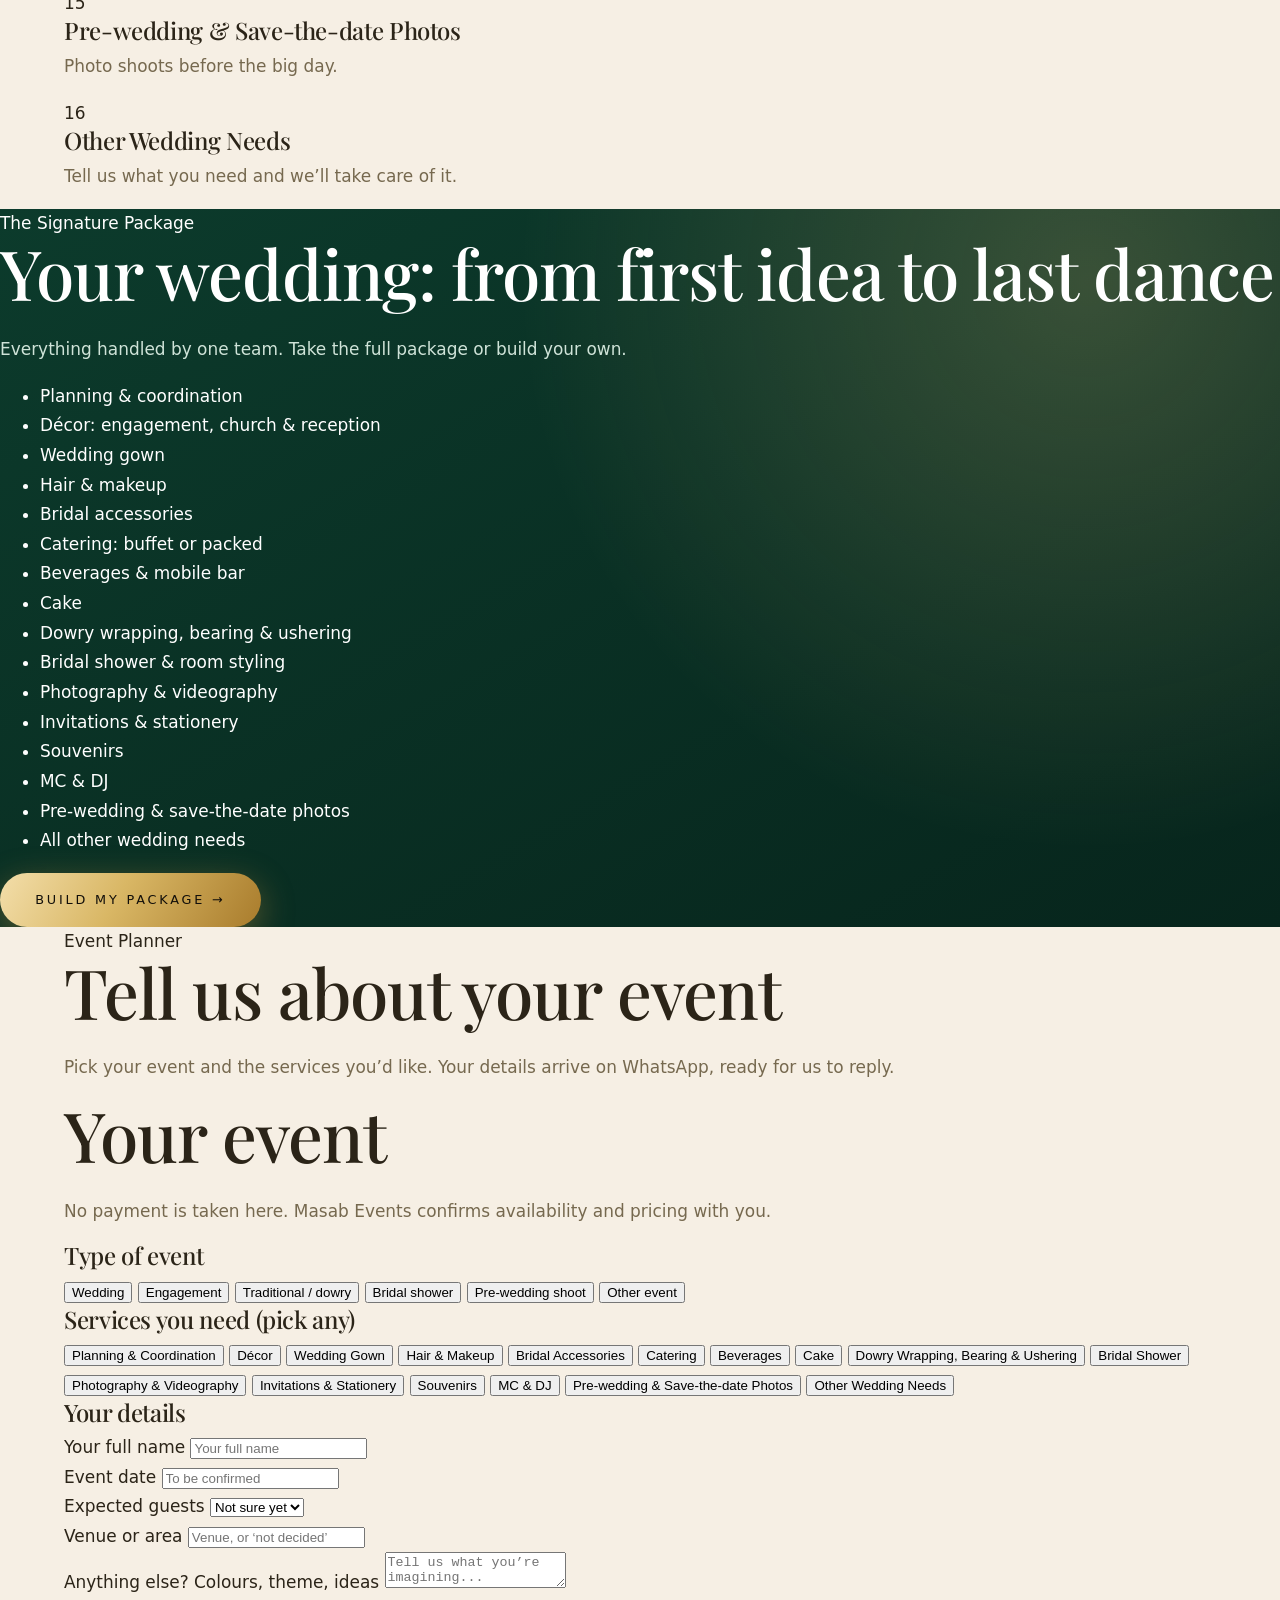
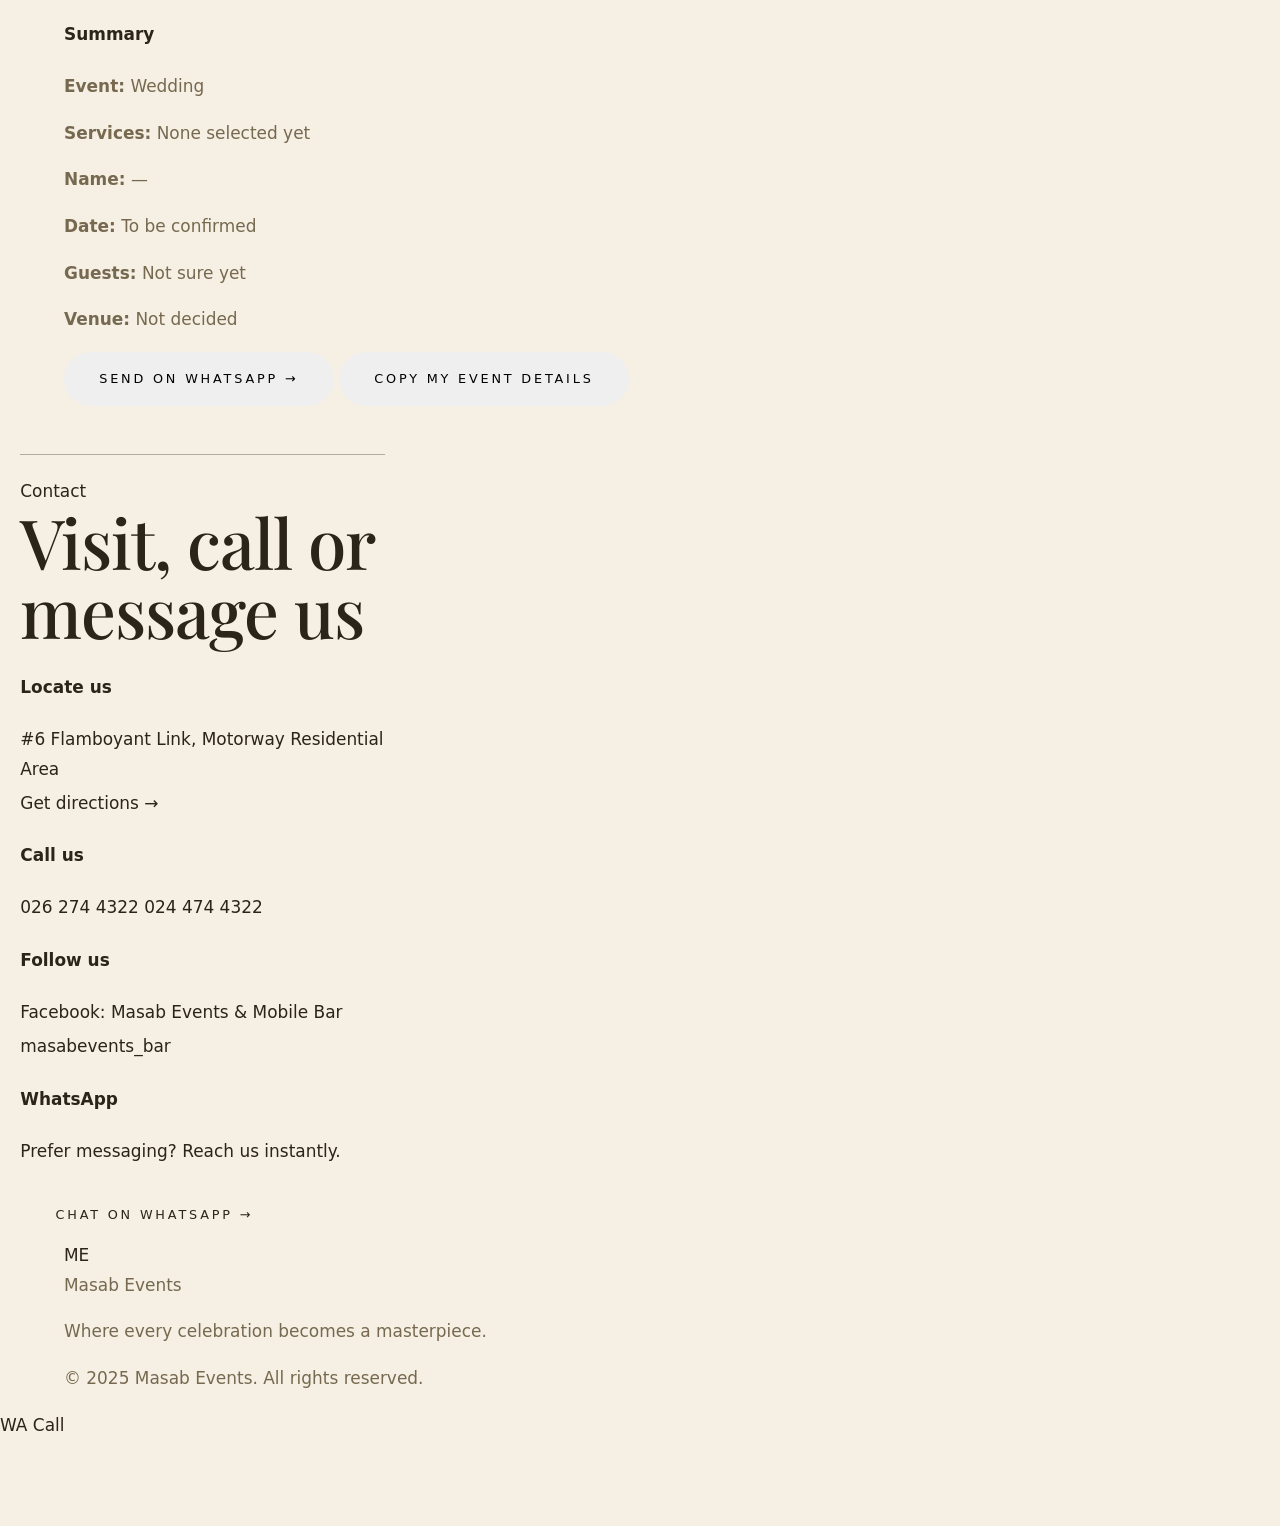
==== commit e2cc0871: "Replace homepage with refined Masab Events design" ====
--- a/index.html
+++ b/index.html
@@ -1,60 +1,354 @@
 <!DOCTYPE html>
 <html lang="en">
 <head>
-  <meta charset="UTF-8">
-  <meta name="viewport" content="width=device-width, initial-scale=1">
-  <title>Masab Events | Luxury Wedding &amp; Event Design</title>
-  <meta name="description" content="Masab Events designs and styles weddings and celebrations: planning, décor, catering, bridal styling, photography, MC and DJ and more.">
-  <meta name="theme-color" content="#120f0a">
-  <link rel="preconnect" href="https://fonts.googleapis.com">
-  <link rel="preconnect" href="https://fonts.gstatic.com" crossorigin>
-  <link href="https://fonts.googleapis.com/css2?family=Bodoni+Moda:ital,opsz,wght@0,6..96,400;0,6..96,500;0,6..96,600;1,6..96,400;1,6..96,500&family=Jost:wght@300;400;500&family=Pinyon+Script&display=swap" rel="stylesheet">
-  <link rel="stylesheet" href="style.css">
+  <meta charset="UTF-8" />
+  <meta name="viewport" content="width=device-width, initial-scale=1.0" />
+  <title>Masab Events — Where Every Celebration Becomes a Masterpiece</title>
+
+  <link rel="preconnect" href="https://fonts.googleapis.com" />
+  <link rel="preconnect" href="https://fonts.gstatic.com" crossorigin />
+  <link href="https://fonts.googleapis.com/css2?family=Playfair+Display:ital,wght@0,400;0,500;0,600;0,700;1,400;1,500&family=Outfit:wght@300;400;500;600;700&display=swap" rel="stylesheet" />
+
+  <link rel="stylesheet" href="style.css" />
+  <link rel="stylesheet" href="glow.css" />
 </head>
 <body>
-  <a class="skip" href="#plan">Skip to the event planner</a>
-  <div class="loader" aria-hidden="true"><div class="crest">ME</div><span>Masab Events</span></div>
-  <header class="nav" id="nav">
+
+  <!-- NAV -->
+  <nav id="nav">
     <div class="container nav-inner">
-      <ul class="nav-links" id="navLinks">
-        <li><a href="#services">Services</a></li><li><a href="#package">Wedding package</a></li><li><a href="#gallery">Gallery</a></li><li><a href="#process">Process</a></li><li><a href="#contact">Contact</a></li>
-      </ul>
-      <a href="#top" class="brand"><span class="crest">ME</span>Masab Events</a>
-      <div class="nav-cta"><a class="btn btn-gold" href="#plan" style="min-height:46px;padding:.6rem 1.6rem">Plan my event</a><button class="menu-btn" id="menuBtn" aria-label="Open menu" aria-expanded="false">☰</button></div>
-    </div>
-  </header>
-  <main id="top">
-    <section class="hero">
-      <div class="hero-bg" id="heroBg"><img src="images/hero.jpg" alt="" fetchpriority="high" width="1920" height="1200"></div>
-      <div class="hero-frames" aria-hidden="true"><div class="thumb"><img src="images/hero-2.jpg" alt="" width="400" height="530"></div><div class="thumb"><img src="images/hero-3.jpg" alt="" width="400" height="400"></div></div>
-      <div class="container hero-inner">
-        <span class="eyebrow">Wedding &amp; event design</span>
-        <h1><span class="line" style="--i:0"><span>Where every</span></span><span class="line" style="--i:1"><span>celebration becomes</span></span><span class="line" style="--i:2"><span class="script gold-text">a masterpiece</span></span></h1>
-        <div class="hero-foot"><div><p>From the engagement to the last dance, we plan, style and perfect every detail of your day.</p><div class="hero-actions"><a class="btn btn-gold" href="#plan">Plan my event ↗</a><a class="btn btn-line" href="#services">Our services</a></div></div><div class="scroll-cue">Scroll</div></div>
-      </div>
-    </section>
-    <div class="marquee" aria-hidden="true"><div class="marquee-track" id="marquee"></div></div>
-    <section class="section intro"><div class="container intro-grid"><div class="reveal"><span class="eyebrow">The Masab touch</span><span class="big-num">16</span><h2>Services. One team. One beautiful day.</h2><p class="lead">Planning, décor, bridal styling, catering, music and memories, all under one roof, so nothing is left to chance and everything feels effortless.</p><a class="btn btn-dark" href="#services">Explore services ↓</a></div><div class="collage reveal" aria-hidden="true"><div class="thumb"><img src="images/intro-1.jpg" alt="" loading="lazy" width="600" height="800"></div><div class="thumb"><img src="images/intro-2.jpg" alt="" loading="lazy" width="400" height="400"></div></div></div></section>
-    <section class="section" id="services" style="padding-top:0"><div class="container"><div class="services-head reveal"><div><span class="eyebrow">What we do</span><h2>Everything your<br>day needs</h2></div><p>Choose the full wedding package or just the services you need. Every detail is handled with care.</p></div><div class="svc-list" id="servicesList"></div></div></section>
-    <section class="section package" id="package"><div class="container package-grid"><div class="reveal"><span class="eyebrow" style="color:var(--gold-light)">The signature package</span><h2>Your wedding, <span class="script">from first idea to last dance</span></h2><p>Everything for your day, beautifully coordinated by one team. Take the full package or build your own.</p><ul class="checks"><li>Planning &amp; coordination</li><li>Décor: engagement, church &amp; reception</li><li>Wedding gown</li><li>Hair &amp; makeup</li><li>Bridal accessories</li><li>Catering: buffet or packed</li><li>Beverages &amp; mobile bar</li><li>Cake</li><li>Dowry wrapping, bearing &amp; ushering</li><li>Bridal shower &amp; room styling</li><li>Photography &amp; videography</li><li>Invitations &amp; stationery</li><li>Souvenirs</li><li>MC &amp; DJ</li><li>Pre-wedding &amp; save-the-date photos</li><li>All other wedding needs</li></ul><a class="btn btn-gold" href="#plan">Build my package ↗</a></div><div class="stack reveal" aria-hidden="true"><div class="thumb"><img src="images/package-1.jpg" alt="" loading="lazy" width="500" height="660"></div><div class="thumb"><img src="images/package-2.jpg" alt="" loading="lazy" width="500" height="500"></div><div class="thumb"><img src="images/package-3.jpg" alt="" loading="lazy" width="500" height="380"></div></div></div></section>
-    <section class="section gallery" id="gallery"><div class="container gallery-head reveal"><div><span class="eyebrow">Gallery</span><h2>Moments we’ve styled</h2></div><div class="arrows"><button class="arrow-btn" id="galPrev" aria-label="Previous photos">←</button><button class="arrow-btn" id="galNext" aria-label="Next photos">→</button></div></div><div class="track" id="track" tabindex="0" aria-label="Photo gallery">
-      <figure class="slide"><div class="thumb"><img src="images/g1.jpg" alt="" loading="lazy" width="600" height="800"></div><figcaption>Reception décor<span>01</span></figcaption></figure><figure class="slide"><div class="thumb"><img src="images/g2.jpg" alt="" loading="lazy" width="600" height="800"></div><figcaption>The bride<span>02</span></figcaption></figure><figure class="slide"><div class="thumb"><img src="images/g3.jpg" alt="" loading="lazy" width="600" height="800"></div><figcaption>Table settings<span>03</span></figcaption></figure><figure class="slide"><div class="thumb"><img src="images/g4.jpg" alt="" loading="lazy" width="600" height="800"></div><figcaption>Traditional wedding<span>04</span></figcaption></figure><figure class="slide"><div class="thumb"><img src="images/g5.jpg" alt="" loading="lazy" width="600" height="800"></div><figcaption>Catering<span>05</span></figcaption></figure><figure class="slide"><div class="thumb"><img src="images/g6.jpg" alt="" loading="lazy" width="600" height="800"></div><figcaption>Bridal styling<span>06</span></figcaption></figure><figure class="slide"><div class="thumb"><img src="images/g7.jpg" alt="" loading="lazy" width="600" height="800"></div><figcaption>Church décor<span>07</span></figcaption></figure><figure class="slide"><div class="thumb"><img src="images/g8.jpg" alt="" loading="lazy" width="600" height="800"></div><figcaption>Pre-wedding shoot<span>08</span></figcaption></figure>
-    </div></section>
-    <section class="section" id="process"><div class="container"><div class="reveal"><span class="eyebrow">The process</span><h2>Four steps to your<br>perfect day</h2></div><div class="steps reveal"><div class="step"><b>01</b><h3>Tell us</h3><p>Share your event, date and the services you want in the planner below.</p></div><div class="step"><b>02</b><h3>We connect</h3><p>Your details reach us on WhatsApp and we reply to talk through your vision.</p></div><div class="step"><b>03</b><h3>We design</h3><p>We confirm availability and pricing and shape the plan around you.</p></div><div class="step"><b>04</b><h3>You celebrate</h3><p>Our team coordinates everything while you enjoy every moment.</p></div></div></div></section>
-    <section class="section cta"><div class="container reveal"><span class="eyebrow">Ready when you are</span><h2>Let’s create something <span class="script gold-text">unforgettable</span></h2><a class="btn btn-gold" href="#plan">Start planning ↗</a></div></section>
-    <section class="section planner" id="plan"><div class="container"><div class="planner-head reveal"><span class="eyebrow">Event planner</span><h2>Tell us about your event</h2><p>Pick your event and the services you’d like. Your details arrive on WhatsApp, ready for us to reply.</p></div><div class="planner-grid">
-      <form class="panel" onsubmit="return false" aria-label="Event planner"><fieldset class="group"><legend>Type of event</legend><div class="pills" id="eventPills"></div></fieldset><fieldset class="group"><legend>Services you need <small style="font:300 .9rem var(--f-body);color:var(--muted)">(pick any)</small></legend><div class="pills" id="serviceChips"></div></fieldset>
-        <div class="two"><div class="field"><label for="fName">Your name</label><input class="input" id="fName" autocomplete="name" placeholder="Your full name"></div><div class="field"><label for="fDate">Event date</label><input class="input" id="fDate" type="date"></div></div>
-        <div class="two"><div class="field"><label for="fGuests">Expected guests</label><select class="input" id="fGuests"><option>Not sure yet</option><option>Under 50</option><option>50–100</option><option>100–200</option><option>200–400</option><option>400+</option></select></div><div class="field"><label for="fVenue">Venue or area</label><input class="input" id="fVenue" placeholder="Venue, or ‘not decided’"></div></div>
-        <div class="field"><label for="fNotes">Anything else? Colours, theme, ideas</label><textarea class="input" id="fNotes" placeholder="Tell us what you’re imagining"></textarea></div>
-      </form>
-      <aside class="summary-card" aria-label="Your event summary"><h3>Your event</h3><ul class="summary" id="summary"></ul><a class="btn btn-wa btn-block" id="sendWA" href="#" target="_blank" rel="noopener">Send on WhatsApp ↗</a><button class="btn btn-line btn-block" id="copyBtn" type="button">Copy my event details</button><p class="fine">No payment is taken here. Masab Events confirms availability and pricing with you.</p></aside>
-    </div></div></section>
-    <section class="section" id="contact" style="padding-top:0"><div class="container reveal"><span class="eyebrow">Contact</span><h2>Visit, call or message us</h2><div class="contact"><div><h3>Locate us</h3><p>#6 Flamboyant Link, Motorway Residential Area</p><a class="link" href="https://www.google.com/maps/search/?api=1&amp;query=6+Flamboyant+Link+Motorway+Residential+Area" target="_blank" rel="noopener">Get directions ↗</a></div><div><h3>Call us</h3><p><a class="link" href="tel:+233262744322">026 274 4322</a></p><p><a class="link" href="tel:+233244744322">024 474 4322</a></p></div><div><h3>Follow us</h3><p>Facebook: Masab Events &amp; Mobile Bar</p><p>masabevents_bar</p></div></div></div></section>
-  </main>
-  <footer class="footer"><div class="container"><div class="mega">Masab Events</div><p>Wedding &amp; event design · Motorway Residential Area</p><p>© 2026 Masab Events concept · Independent website concept, pending approval</p><p><a href="#top">Back to top ↑</a></p></div></footer>
-  <div class="float-bar"><a class="btn btn-wa" id="floatWA" href="#" target="_blank" rel="noopener">WhatsApp ↗</a><a class="btn btn-gold" href="tel:+233262744322">Call</a></div>
-  <div class="toast" id="toast" role="status"></div>
-  <script src="script.js" defer></script>
+      <a href="#" class="logo">
+        <div class="logo-mark">ME</div>
+        <span class="logo-text">MASAB EVENTS</span>
+      </a>
+      <div class="nav-links" id="navLinks">
+        <a href="#services">Services</a>
+        <a href="#package">Package</a>
+        <a href="#planner">Plan Event</a>
+        <a href="#contact">Contact</a>
+        <a href="#planner" class="btn btn-gold nav-cta">Plan My Event</a>
+      </div>
+      <button class="menu-btn" id="menuBtn" aria-label="Menu">☰</button>
+    </div>
+  </nav>
+
+  <!-- HERO -->
+  <section class="hero">
+    <div class="hero-deco"></div>
+    <div class="container">
+      <div class="hero-content">
+        <div class="eyebrow">Wedding & Event Design</div>
+        <h1>Where every celebration becomes <em>a masterpiece</em></h1>
+        <p>From the engagement to the last dance, we plan, style and perfect every detail of your day.</p>
+        <div class="hero-ctas">
+          <a href="#planner" class="btn btn-gold glow-btn">Plan My Event →</a>
+          <a href="#services" class="btn btn-outline">Our Services</a>
+        </div>
+      </div>
+    </div>
+  </section>
+
+  <!-- THE MASAB TOUCH -->
+  <section class="touch">
+    <div class="container">
+      <div class="touch-grid">
+        <div>
+          <div class="touch-number">16</div>
+          <p class="touch-subtitle">Services. One team.<br>One beautiful day.</p>
+        </div>
+        <div class="touch-text">
+          <div class="section-label">The Masab Touch</div>
+          <h2>Planning, décor, bridal styling, catering, music and memories, all under one roof, so nothing is left to chance and everything feels effortless.</h2>
+          <a href="#services" class="btn btn-dark">Explore Services ↓</a>
+        </div>
+      </div>
+    </div>
+  </section>
+
+  <!-- SERVICES -->
+  <section id="services">
+    <div class="container">
+      <div class="section-label">What We Do</div>
+      <h2 class="section-title">Everything your day needs</h2>
+      <p class="section-desc">Choose the full wedding package or just the services you need. Every detail is handled with care.</p>
+
+      <div class="services-grid">
+        <div class="service-card">
+          <div class="service-num">01</div>
+          <h3>Planning & Coordination</h3>
+          <p>Your day organised from the first idea to the last guest.</p>
+        </div>
+        <div class="service-card">
+          <div class="service-num">02</div>
+          <h3>Décor</h3>
+          <p>Engagement, church and reception styling.</p>
+        </div>
+        <div class="service-card">
+          <div class="service-num">03</div>
+          <h3>Wedding Gown</h3>
+          <p>The gown for your big day.</p>
+        </div>
+        <div class="service-card">
+          <div class="service-num">04</div>
+          <h3>Hair & Makeup</h3>
+          <p>Bridal beauty that lasts all day.</p>
+        </div>
+        <div class="service-card">
+          <div class="service-num">05</div>
+          <h3>Bridal Accessories</h3>
+          <p>The finishing touches for the bride.</p>
+        </div>
+        <div class="service-card">
+          <div class="service-num">06</div>
+          <h3>Catering</h3>
+          <p>Buffet or packed meals for your guests.</p>
+        </div>
+        <div class="service-card">
+          <div class="service-num">07</div>
+          <h3>Beverages</h3>
+          <p>Cocktail, local bar, canned and bottled drinks, wine and champagne.</p>
+        </div>
+        <div class="service-card">
+          <div class="service-num">08</div>
+          <h3>Cake</h3>
+          <p>A cake made for your celebration.</p>
+        </div>
+        <div class="service-card">
+          <div class="service-num">09</div>
+          <h3>Dowry Wrapping, Bearing & Ushering</h3>
+          <p>Beautifully wrapped, carried and presented.</p>
+        </div>
+        <div class="service-card">
+          <div class="service-num">10</div>
+          <h3>Bridal Shower</h3>
+          <p>Including bridal room styling.</p>
+        </div>
+        <div class="service-card">
+          <div class="service-num">11</div>
+          <h3>Photography & Videography</h3>
+          <p>Memories captured as they happen.</p>
+        </div>
+        <div class="service-card">
+          <div class="service-num">12</div>
+          <h3>Invitations & Stationery</h3>
+          <p>Beautiful paper goods for your day.</p>
+        </div>
+        <div class="service-card">
+          <div class="service-num">13</div>
+          <h3>Souvenirs</h3>
+          <p>Thoughtful gifts for your guests.</p>
+        </div>
+        <div class="service-card">
+          <div class="service-num">14</div>
+          <h3>MC & DJ</h3>
+          <p>Music and hosting that keep the energy high.</p>
+        </div>
+        <div class="service-card">
+          <div class="service-num">15</div>
+          <h3>Pre-wedding & Save-the-date Photos</h3>
+          <p>Photo shoots before the big day.</p>
+        </div>
+        <div class="service-card">
+          <div class="service-num">16</div>
+          <h3>Other Wedding Needs</h3>
+          <p>Tell us what you need and we’ll take care of it.</p>
+        </div>
+      </div>
+    </div>
+  </section>
+
+  <!-- SIGNATURE PACKAGE -->
+  <section id="package" class="package-section">
+    <div class="package">
+      <div class="package-inner">
+        <div class="section-label package-label">The Signature Package</div>
+        <h2>Your wedding: from first idea to last dance</h2>
+        <p class="package-desc">Everything handled by one team. Take the full package or build your own.</p>
+        <ul class="package-list">
+          <li>Planning & coordination</li>
+          <li>Décor: engagement, church & reception</li>
+          <li>Wedding gown</li>
+          <li>Hair & makeup</li>
+          <li>Bridal accessories</li>
+          <li>Catering: buffet or packed</li>
+          <li>Beverages & mobile bar</li>
+          <li>Cake</li>
+          <li>Dowry wrapping, bearing & ushering</li>
+          <li>Bridal shower & room styling</li>
+          <li>Photography & videography</li>
+          <li>Invitations & stationery</li>
+          <li>Souvenirs</li>
+          <li>MC & DJ</li>
+          <li>Pre-wedding & save-the-date photos</li>
+          <li>All other wedding needs</li>
+        </ul>
+        <a href="#planner" class="btn btn-gold glow-btn">Build My Package →</a>
+      </div>
+    </div>
+  </section>
+
+  <!-- EVENT PLANNER -->
+  <section id="planner" class="planner">
+    <div class="container">
+      <div class="section-label center">Event Planner</div>
+      <h2 class="section-title center">Tell us about your event</h2>
+      <p class="section-desc center">Pick your event and the services you’d like. Your details arrive on WhatsApp, ready for us to reply.</p>
+
+      <div class="planner-card">
+        <div class="planner-header">
+          <h2>Your event</h2>
+          <p>No payment is taken here. Masab Events confirms availability and pricing with you.</p>
+        </div>
+        <div class="planner-body">
+
+          <div class="form-section">
+            <h3>Type of event</h3>
+            <div class="chips" id="eventTypes">
+              <button class="chip active" data-value="Wedding">Wedding</button>
+              <button class="chip" data-value="Engagement">Engagement</button>
+              <button class="chip" data-value="Traditional / dowry">Traditional / dowry</button>
+              <button class="chip" data-value="Bridal shower">Bridal shower</button>
+              <button class="chip" data-value="Pre-wedding shoot">Pre-wedding shoot</button>
+              <button class="chip" data-value="Other event">Other event</button>
+            </div>
+          </div>
+
+          <div class="form-section">
+            <h3>Services you need <span class="hint">(pick any)</span></h3>
+            <div class="chips" id="serviceChips">
+              <button class="chip" data-value="Planning & Coordination">Planning & Coordination</button>
+              <button class="chip" data-value="Décor">Décor</button>
+              <button class="chip" data-value="Wedding Gown">Wedding Gown</button>
+              <button class="chip" data-value="Hair & Makeup">Hair & Makeup</button>
+              <button class="chip" data-value="Bridal Accessories">Bridal Accessories</button>
+              <button class="chip" data-value="Catering">Catering</button>
+              <button class="chip" data-value="Beverages">Beverages</button>
+              <button class="chip" data-value="Cake">Cake</button>
+              <button class="chip" data-value="Dowry Wrapping, Bearing & Ushering">Dowry Wrapping, Bearing & Ushering</button>
+              <button class="chip" data-value="Bridal Shower">Bridal Shower</button>
+              <button class="chip" data-value="Photography & Videography">Photography & Videography</button>
+              <button class="chip" data-value="Invitations & Stationery">Invitations & Stationery</button>
+              <button class="chip" data-value="Souvenirs">Souvenirs</button>
+              <button class="chip" data-value="MC & DJ">MC & DJ</button>
+              <button class="chip" data-value="Pre-wedding & Save-the-date Photos">Pre-wedding & Save-the-date Photos</button>
+              <button class="chip" data-value="Other Wedding Needs">Other Wedding Needs</button>
+            </div>
+          </div>
+
+          <div class="form-section">
+            <h3>Your details</h3>
+            <div class="form-row">
+              <div class="form-group">
+                <label>Your full name</label>
+                <input type="text" id="fullName" placeholder="Your full name" />
+              </div>
+              <div class="form-group">
+                <label>Event date</label>
+                <input type="text" id="eventDate" placeholder="To be confirmed" />
+              </div>
+            </div>
+            <div class="form-row">
+              <div class="form-group">
+                <label>Expected guests</label>
+                <select id="guests">
+                  <option>Not sure yet</option>
+                  <option>Under 50</option>
+                  <option>50 – 100</option>
+                  <option>100 – 200</option>
+                  <option>200 – 300</option>
+                  <option>300+</option>
+                </select>
+              </div>
+              <div class="form-group">
+                <label>Venue or area</label>
+                <input type="text" id="venue" placeholder="Venue, or ‘not decided’" />
+              </div>
+            </div>
+            <div class="form-group">
+              <label>Anything else? Colours, theme, ideas</label>
+              <textarea id="notes" placeholder="Tell us what you’re imagining..."></textarea>
+            </div>
+          </div>
+
+          <div class="summary-box" id="summaryBox">
+            <h4>Summary</h4>
+            <p><strong>Event:</strong> <span id="sumEvent">Wedding</span></p>
+            <p><strong>Services:</strong> <span id="sumServices">None selected yet</span></p>
+            <p><strong>Name:</strong> <span id="sumName">—</span></p>
+            <p><strong>Date:</strong> <span id="sumDate">To be confirmed</span></p>
+            <p><strong>Guests:</strong> <span id="sumGuests">Not sure yet</span></p>
+            <p><strong>Venue:</strong> <span id="sumVenue">Not decided</span></p>
+          </div>
+
+          <div class="planner-actions">
+            <button class="btn btn-whatsapp glow-btn" id="sendWhatsApp">
+              Send on WhatsApp →
+            </button>
+            <button class="btn btn-outline" id="copyDetails">
+              Copy My Event Details
+            </button>
+          </div>
+        </div>
+      </div>
+    </div>
+  </section>
+
+  <!-- CONTACT -->
+  <section id="contact" class="contact">
+    <div class="container">
+      <div class="section-label">Contact</div>
+      <h2 class="section-title">Visit, call or message us</h2>
+
+      <div class="contact-grid">
+        <div>
+          <div class="contact-item">
+            <h4>Locate us</h4>
+            <p>#6 Flamboyant Link, Motorway Residential Area</p>
+            <a href="https://maps.google.com/?q=Motorway+Residential+Area+Tema+Ghana" target="_blank" class="link-gold">Get directions →</a>
+          </div>
+          <div class="contact-item">
+            <h4>Call us</h4>
+            <div class="phone-list">
+              <a href="tel:+233262744322">026 274 4322</a>
+              <a href="tel:+233244744322">024 474 4322</a>
+            </div>
+          </div>
+          <div class="contact-item">
+            <h4>Follow us</h4>
+            <p>Facebook: Masab Events & Mobile Bar</p>
+            <p class="handle">masabevents_bar</p>
+          </div>
+        </div>
+        <div>
+          <div class="contact-item">
+            <h4>WhatsApp</h4>
+            <p>Prefer messaging? Reach us instantly.</p>
+            <a href="https://wa.me/233262744322" class="btn btn-whatsapp glow-btn" target="_blank" style="margin-top: 16px;">
+              Chat on WhatsApp →
+            </a>
+          </div>
+        </div>
+      </div>
+    </div>
+  </section>
+
+  <!-- FOOTER -->
+  <footer>
+    <div class="container">
+      <div class="logo-mark footer-logo">ME</div>
+      <p class="footer-brand">Masab Events</p>
+      <p>Where every celebration becomes a masterpiece.</p>
+      <p class="copyright">© 2025 Masab Events. All rights reserved.</p>
+    </div>
+  </footer>
+
+  <!-- FLOATING BUTTONS -->
+  <div class="float-btns">
+    <a href="https://wa.me/233262744322" class="float-btn float-wa" target="_blank" title="WhatsApp">WA</a>
+    <a href="tel:+233262744322" class="float-btn float-call" title="Call">Call</a>
+  </div>
+
+  <script src="script.js"></script>
+  <script src="glow.js"></script>
 </body>
 </html>
--- a/style.css
+++ b/style.css
@@ -0,0 +1,236 @@
+/* ===== MASAB EVENTS: editorial luxury design =====
+   Fonts (linked in index.html): Bodoni Moda, Pinyon Script, Jost */
+:root {
+  --ivory: #f6efe4;
+  --sand: #ecdfc9;
+  --ink: #120f0a;
+  --ink-2: #1b160e;
+  --emerald: #0c3b2c;
+  --emerald-deep: #07251c;
+  --gold: #b88a3a;
+  --gold-light: #e2c37a;
+  --gold-grad: linear-gradient(120deg, #f3deaa, #d9b765 45%, #a97c2c);
+  --text: #2b2418;
+  --muted: #76694f;
+  --f-display: "Bodoni Moda", "Playfair Display", Georgia, serif;
+  --f-script: "Pinyon Script", cursive;
+  --f-body: "Jost", system-ui, sans-serif;
+  --ease: cubic-bezier(.22, .61, .36, 1);
+  --pill: 999px;
+}
+*, *::before, *::after { box-sizing: border-box; }
+html { scroll-behavior: smooth; scroll-padding-top: 80px; }
+body { margin: 0; padding-bottom: 86px; font: 300 1.06rem/1.75 var(--f-body); color: var(--text); background: var(--ivory); -webkit-font-smoothing: antialiased; overflow-x: hidden; }
+body::after { content: ""; position: fixed; inset: 0; z-index: 150; pointer-events: none; opacity: .05;
+  background-image: url("data:image/svg+xml;utf8,<svg xmlns='http://www.w3.org/2000/svg' width='160' height='160'><filter id='n'><feTurbulence type='fractalNoise' baseFrequency='.9' numOctaves='2'/></filter><rect width='100%' height='100%' filter='url(%23n)'/></svg>"); }
+img { max-width: 100%; display: block; }
+a { color: inherit; text-decoration: none; }
+h1, h2, h3 { font-family: var(--f-display); font-weight: 500; line-height: 1; margin: 0 0 .4em; letter-spacing: -.015em; }
+h2 { font-size: clamp(2.4rem, 5.4vw, 4.6rem); }
+h3 { font-size: 1.5rem; }
+p { margin: 0 0 1em; color: var(--muted); }
+:focus-visible { outline: 3px solid var(--gold); outline-offset: 3px; }
+.container { width: min(1240px, 90%); margin-inline: auto; }
+.section { padding: clamp(5rem, 11vw, 9rem) 0; position: relative; }
+.eyebrow { display: inline-flex; align-items: center; gap: .9rem; margin-bottom: 1.2rem; font: 400 .74rem var(--f-body); letter-spacing: .3em; text-transform: uppercase; color: var(--gold); }
+.eyebrow::before { content: ""; width: 44px; height: 1px; background: currentColor; }
+.script { font-family: var(--f-script); font-weight: 400; font-style: normal; }
+.gold-text { background: var(--gold-grad); -webkit-background-clip: text; background-clip: text; color: transparent; }
+.skip { position: absolute; left: -999px; } .skip:focus { left: 1rem; top: 1rem; z-index: 300; background: #fff; padding: .6rem 1rem; }
+
+/* Intro curtain */
+.loader { position: fixed; inset: 0; z-index: 200; display: grid; place-items: center; align-content: center; gap: 1.2rem; background: var(--ink); color: var(--gold-light); animation: curtain 1s var(--ease) 1.9s forwards; }
+.loader .crest { width: 84px; height: 84px; font-size: 1.7rem; animation: pop 1s var(--ease) both; }
+.loader span { font: 400 .8rem var(--f-body); letter-spacing: .5em; text-transform: uppercase; animation: fade 1s .4s both; }
+@keyframes curtain { to { transform: translateY(-100%); visibility: hidden; } }
+@keyframes pop { from { opacity: 0; transform: scale(.7); } }
+@keyframes fade { from { opacity: 0; letter-spacing: .9em; } }
+
+/* Crest */
+.crest { display: grid; place-items: center; width: 46px; height: 46px; font: 600 1rem var(--f-display); color: var(--gold-light); border: 1px solid var(--gold-light); border-radius: 50%; box-shadow: inset 0 0 0 3px var(--ink), inset 0 0 0 4px rgba(226, 195, 122, .55); background: var(--ink); }
+
+/* Nav */
+.nav { position: fixed; top: 0; left: 0; right: 0; z-index: 90; transition: background .4s var(--ease), box-shadow .4s, backdrop-filter .4s; }
+.nav.solid { background: rgba(18, 15, 10, .9); backdrop-filter: blur(14px); box-shadow: 0 1px 0 rgba(226, 195, 122, .25); }
+.nav-inner { display: grid; grid-template-columns: 1fr auto 1fr; align-items: center; height: 84px; }
+.nav-links { display: flex; gap: 2rem; list-style: none; margin: 0; padding: 0; }
+.nav-links a { color: #efe6d2; font-size: .82rem; letter-spacing: .2em; text-transform: uppercase; padding-bottom: 4px; border-bottom: 1px solid transparent; transition: .3s var(--ease); }
+.nav-links a:hover { color: var(--gold-light); border-color: var(--gold-light); }
+.brand { display: flex; align-items: center; gap: .8rem; color: #fff; font: 500 1.15rem var(--f-display); letter-spacing: .14em; text-transform: uppercase; }
+.nav-cta { justify-self: end; display: flex; gap: .8rem; align-items: center; }
+.menu-btn { display: none; width: 46px; height: 46px; place-items: center; color: var(--gold-light); font-size: 1.3rem; background: none; border: 1px solid rgba(226, 195, 122, .5); border-radius: 50%; cursor: pointer; }
+
+/* Buttons */
+.btn { position: relative; overflow: hidden; display: inline-flex; align-items: center; justify-content: center; gap: .6rem; min-height: 54px; padding: .9rem 2.2rem; font: 400 .8rem var(--f-body); letter-spacing: .22em; text-transform: uppercase; border: 0; border-radius: var(--pill); cursor: pointer; transition: transform .3s var(--ease), box-shadow .3s var(--ease), background .3s, color .3s; }
+.btn-gold { color: var(--ink); background: var(--gold-grad); box-shadow: 0 10px 34px rgba(184, 138, 58, .45); }
+.btn-gold::after { content: ""; position: absolute; inset: 0; background: linear-gradient(110deg, transparent 30%, rgba(255, 255, 255, .6) 50%, transparent 70%); transform: translateX(-120%); transition: transform .8s var(--ease); }
+.btn-gold:hover { transform: translateY(-3px); box-shadow: 0 0 0 6px rgba(184, 138, 58, .18), 0 20px 50px rgba(184, 138, 58, .5); }
+.btn-gold:hover::after { transform: translateX(120%); }
+.btn-line { color: #fff; background: transparent; border: 1px solid rgba(255, 255, 255, .6); }
+.btn-line:hover { background: #fff; color: var(--ink); }
+.btn-dark { color: var(--ivory); background: var(--ink); } .btn-dark:hover { background: var(--emerald); transform: translateY(-3px); }
+.btn-wa { color: #fff; background: #1faa59; box-shadow: 0 10px 28px rgba(31, 170, 89, .3); } .btn-wa:hover { transform: translateY(-3px); }
+.btn-block { width: 100%; }
+
+/* Hero */
+.hero { position: relative; min-height: 100vh; min-height: 100svh; display: flex; align-items: flex-end; overflow: hidden; color: #fff; padding: 140px 0 70px;
+  background: radial-gradient(circle at 75% 25%, rgba(184, 138, 58, .35), transparent 45%), radial-gradient(circle at 10% 90%, rgba(22, 87, 63, .7), transparent 55%), var(--ink); }
+.hero-bg { position: absolute; inset: -8% 0; will-change: transform; }
+.hero-bg img { width: 100%; height: 100%; object-fit: cover; }
+.hero::before { content: ""; position: absolute; inset: 0; z-index: 1; background: linear-gradient(180deg, rgba(18, 15, 10, .55) 0%, rgba(18, 15, 10, .2) 40%, rgba(18, 15, 10, .88) 100%); }
+.hero-inner { position: relative; z-index: 2; width: 100%; }
+.hero .eyebrow { color: var(--gold-light); opacity: 0; animation: fade2 1s var(--ease) 1.9s forwards; }
+.hero h1 { font-size: clamp(3rem, 9vw, 8.4rem); line-height: .94; margin-bottom: .35em; max-width: 14ch; color: #fff; }
+.line { display: block; overflow: hidden; padding-bottom: .1em; }
+.line > span { display: block; transform: translateY(115%); animation: lineUp 1.1s var(--ease) forwards; animation-delay: calc(1.95s + var(--i, 0) * .14s); }
+.hero h1 .script { font-size: 1.12em; line-height: 1.05; padding-right: .1em; }
+@keyframes lineUp { to { transform: none; } }
+@keyframes fade2 { to { opacity: 1; } }
+.hero-foot { display: flex; flex-wrap: wrap; align-items: flex-end; justify-content: space-between; gap: 2rem; opacity: 0; animation: fade2 1s var(--ease) 2.5s forwards; }
+.hero-foot p { max-width: 44ch; color: #e4d9c2; font-size: 1.12rem; margin-bottom: 1.6rem; }
+.hero-actions { display: flex; flex-wrap: wrap; gap: 1rem; }
+.scroll-cue { display: flex; align-items: center; gap: .9rem; font-size: .72rem; letter-spacing: .3em; text-transform: uppercase; color: var(--gold-light); }
+.scroll-cue::after { content: ""; width: 1px; height: 64px; background: linear-gradient(var(--gold-light), transparent); animation: cue 2s ease-in-out infinite; transform-origin: top; }
+@keyframes cue { 50% { transform: scaleY(.4); } }
+.hero-frames { position: absolute; z-index: 2; right: 5%; top: 22%; width: min(30vw, 360px); }
+.hero-frames .thumb { position: absolute; border: 6px solid #fff; border-radius: 4px; box-shadow: 0 30px 60px rgba(0, 0, 0, .5); animation: float 7s ease-in-out infinite; }
+.hero-frames .thumb:nth-child(1) { width: 62%; aspect-ratio: 3/4; right: 0; top: 0; transform: rotate(4deg); }
+.hero-frames .thumb:nth-child(2) { width: 52%; aspect-ratio: 1; left: 0; top: 190px; transform: rotate(-5deg); animation-delay: -3.5s; }
+@keyframes float { 50% { translate: 0 -12px; } }
+
+/* Photo slots with elegant fallback */
+.thumb { position: relative; overflow: hidden; background: linear-gradient(145deg, #2d2314, #0c3b2c); }
+.thumb::before { content: "ME"; position: absolute; inset: 0; display: grid; place-items: center; font: 500 2.6rem var(--f-display); letter-spacing: .12em; color: rgba(226, 195, 122, .4); }
+.thumb img { position: absolute; inset: 0; width: 100%; height: 100%; object-fit: cover; transition: transform 1s var(--ease); }
+
+/* Marquee */
+.marquee { overflow: hidden; padding: 1.5rem 0; color: var(--ink); background: var(--gold-grad); border-block: 1px solid rgba(18, 15, 10, .15); }
+.marquee-track { display: flex; width: max-content; animation: slide 38s linear infinite; }
+.marquee span { padding-right: 2.2rem; font: italic 500 1.5rem var(--f-display); white-space: nowrap; }
+.marquee span::after { content: "✦"; padding-left: 2.2rem; font-style: normal; font-size: 1rem; }
+@keyframes slide { to { transform: translateX(-50%); } }
+
+/* Intro */
+.intro-grid { display: grid; grid-template-columns: 1fr 1fr; gap: clamp(2rem, 6vw, 6rem); align-items: center; }
+.intro h2 { margin-bottom: .6em; }
+.big-num { display: block; font: 500 clamp(7rem, 18vw, 15rem)/.8 var(--f-display); background: var(--gold-grad); -webkit-background-clip: text; background-clip: text; color: transparent; margin-bottom: 1.2rem; }
+.intro p.lead { font: 400 1.35rem/1.6 var(--f-display); color: var(--text); }
+.collage { position: relative; aspect-ratio: 1; }
+.collage .thumb:nth-child(1) { position: absolute; width: 68%; height: 88%; right: 0; top: 0; border-radius: 999px 999px 8px 8px; }
+.collage .thumb:nth-child(2) { position: absolute; width: 44%; aspect-ratio: 1; left: 0; bottom: 0; border-radius: 50%; border: 10px solid var(--ivory); }
+.collage::after { content: "Be our bride"; position: absolute; right: -2%; bottom: 6%; padding: .6rem 1.4rem; font: 1.9rem var(--f-script); color: var(--ink); background: var(--gold-grad); border-radius: var(--pill); transform: rotate(-6deg); box-shadow: 0 14px 34px rgba(184, 138, 58, .45); }
+
+/* Services */
+.services-head { display: flex; flex-wrap: wrap; align-items: end; justify-content: space-between; gap: 2rem; margin-bottom: 3.5rem; }
+.services-head p { max-width: 38ch; margin: 0; }
+.svc-list { display: grid; grid-template-columns: 1fr 1fr; column-gap: clamp(2rem, 6vw, 6rem); border-top: 1px solid rgba(18, 15, 10, .2); }
+.svc { position: relative; display: grid; grid-template-columns: 58px 1fr 26px; gap: 1rem; align-items: baseline; padding: 1.7rem 0; border-bottom: 1px solid rgba(18, 15, 10, .2); transition: padding .5s var(--ease), color .4s; }
+.svc::before { content: ""; position: absolute; left: 0; bottom: -1px; height: 2px; width: 0; background: var(--gold-grad); transition: width .6s var(--ease); }
+.svc .num { font: italic 400 1.05rem var(--f-display); color: var(--gold); }
+.svc h3 { margin: 0 0 .25rem; font-size: clamp(1.4rem, 2.2vw, 1.95rem); transition: color .4s, transform .5s var(--ease); }
+.svc p { margin: 0; font-size: .95rem; }
+.svc .arrow { color: var(--gold); transition: transform .5s var(--ease); }
+.svc:hover { padding-left: .8rem; } .svc:hover::before { width: 100%; } .svc:hover h3 { color: var(--emerald); } .svc:hover .arrow { transform: translate(6px, -6px) rotate(45deg); }
+
+/* Signature package */
+.package { color: #fff; background: radial-gradient(circle at 85% 10%, rgba(226, 195, 122, .22), transparent 45%), linear-gradient(150deg, var(--emerald), var(--emerald-deep)); overflow: hidden; }
+.package::before { content: ""; position: absolute; inset: 22px; pointer-events: none; border: 1px solid rgba(226, 195, 122, .35); }
+.package::after { content: "ME"; position: absolute; right: -2%; bottom: -8%; font: 500 28rem/1 var(--f-display); color: rgba(226, 195, 122, .06); pointer-events: none; }
+.package-grid { position: relative; z-index: 1; display: grid; grid-template-columns: 1.05fr 1fr; gap: clamp(2rem, 6vw, 6rem); align-items: center; }
+.package h2 { color: #fff; } .package h2 .script { color: var(--gold-light); font-size: 1.15em; }
+.package p { color: #cfe3d8; }
+.checks { display: grid; grid-template-columns: 1fr 1fr; gap: .8rem 1.6rem; margin: 2rem 0 2.4rem; padding: 0; list-style: none; }
+.checks li { position: relative; padding-left: 1.8rem; font-size: .98rem; color: #eaf4ee; }
+.checks li::before { content: "✦"; position: absolute; left: 0; color: var(--gold-light); }
+.stack { position: relative; aspect-ratio: 1; }
+.stack .thumb { position: absolute; border: 7px solid #fff; border-radius: 4px; box-shadow: 0 30px 70px rgba(0, 0, 0, .45); transition: transform .8s var(--ease); }
+.stack .thumb:nth-child(1) { width: 64%; aspect-ratio: 3/4; left: 0; top: 0; transform: rotate(-4deg); }
+.stack .thumb:nth-child(2) { width: 54%; aspect-ratio: 1; right: 0; top: 10%; transform: rotate(5deg); }
+.stack .thumb:nth-child(3) { width: 50%; aspect-ratio: 4/3; left: 24%; bottom: 0; transform: rotate(-1.5deg); }
+.stack:hover .thumb:nth-child(1) { transform: rotate(-6deg) translate(-8px, -6px); } .stack:hover .thumb:nth-child(2) { transform: rotate(7deg) translate(8px, -6px); }
+
+/* Gallery */
+.gallery { background: var(--sand); overflow: hidden; }
+.gallery-head { display: flex; flex-wrap: wrap; align-items: end; justify-content: space-between; gap: 1.5rem; margin-bottom: 3rem; }
+.arrows { display: flex; gap: .7rem; }
+.arrow-btn { width: 56px; height: 56px; font-size: 1.3rem; color: var(--ink); background: transparent; border: 1px solid var(--ink); border-radius: 50%; cursor: pointer; transition: .3s var(--ease); }
+.arrow-btn:hover { color: #fff; background: var(--ink); }
+.track { display: flex; gap: 1.6rem; overflow-x: auto; scroll-snap-type: x mandatory; padding: 0 5vw 2.4rem; scrollbar-width: thin; scrollbar-color: var(--gold) transparent; }
+.slide { flex: 0 0 min(340px, 74vw); scroll-snap-align: center; margin: 0; }
+.slide:nth-child(even) { margin-top: 3.5rem; }
+.slide .thumb { aspect-ratio: 3/4; border-radius: 999px 999px 10px 10px; box-shadow: 0 24px 50px rgba(18, 15, 10, .25); }
+.slide:hover img { transform: scale(1.08); }
+.slide figcaption { display: flex; justify-content: space-between; margin-top: 1rem; font: 500 1.25rem var(--f-display); }
+.slide figcaption span { font: italic 400 1rem var(--f-display); color: var(--gold); }
+
+/* Process */
+.steps { display: grid; grid-template-columns: repeat(4, 1fr); gap: 2rem; margin-top: 4rem; }
+.step { position: relative; padding-top: 1.6rem; border-top: 1px solid rgba(18, 15, 10, .25); }
+.step b { display: block; margin-bottom: .6rem; font: 500 5.5rem/1 var(--f-display); color: transparent; -webkit-text-stroke: 1.4px var(--gold); transition: color .5s var(--ease); }
+.step:hover b { color: var(--gold); }
+.step p { font-size: .98rem; margin: 0; }
+
+/* CTA band */
+.cta { text-align: center; color: #fff; background: radial-gradient(circle at 50% 0%, rgba(184, 138, 58, .3), transparent 60%), var(--ink); }
+.cta h2 { font-size: clamp(2.6rem, 7vw, 6.2rem); max-width: 16ch; margin-inline: auto; margin-bottom: .6em; color: #fff; }
+.cta h2 .script { font-size: 1.15em; }
+
+/* Planner */
+.planner { background: var(--ivory); }
+.planner-head { text-align: center; max-width: 720px; margin: 0 auto 3.5rem; }
+.planner-grid { display: grid; grid-template-columns: 1.45fr 1fr; gap: 2.5rem; align-items: start; }
+.panel { padding: clamp(1.6rem, 3.5vw, 3rem); background: #fff; border: 1px solid #e3d3b0; box-shadow: 0 30px 70px rgba(18, 15, 10, .1); }
+.group { border: 0; padding: 0; margin: 0 0 2rem; min-width: 0; }
+.group legend { padding: 0; margin-bottom: .9rem; font: 500 1.3rem var(--f-display); color: var(--ink); }
+.pills { display: flex; flex-wrap: wrap; gap: .6rem; }
+.pill { padding: .65rem 1.3rem; font: 400 .92rem var(--f-body); color: var(--ink); background: transparent; border: 1px solid rgba(18, 15, 10, .3); border-radius: var(--pill); cursor: pointer; transition: .3s var(--ease); }
+.pill:hover { border-color: var(--gold); color: var(--gold); }
+.pill[aria-pressed="true"] { color: var(--ink); font-weight: 500; background: var(--gold-grad); border-color: transparent; box-shadow: 0 8px 22px rgba(184, 138, 58, .4); }
+.two { display: grid; grid-template-columns: 1fr 1fr; gap: 1rem; }
+.field { margin-bottom: 1.2rem; } .field label { display: block; margin-bottom: .45rem; font-size: .76rem; letter-spacing: .2em; text-transform: uppercase; color: var(--muted); }
+.input { width: 100%; padding: 1rem 0; font: 400 1.05rem var(--f-body); color: var(--ink); background: transparent; border: 0; border-bottom: 1px solid rgba(18, 15, 10, .35); border-radius: 0; transition: border-color .3s; }
+.input:focus { outline: 0; border-color: var(--gold); box-shadow: 0 1px 0 var(--gold); }
+.input::placeholder { color: #a6987c; }
+textarea.input { min-height: 90px; resize: vertical; }
+.summary-card { position: sticky; top: 104px; padding: 2.2rem; color: #fff; background: radial-gradient(circle at 100% 0%, rgba(184, 138, 58, .3), transparent 55%), var(--ink); box-shadow: 0 30px 70px rgba(18, 15, 10, .3); }
+.summary-card h3 { color: var(--gold-light); font-size: 1.9rem; }
+.summary { margin: 0 0 1.4rem; padding: 0; list-style: none; font-size: .95rem; }
+.summary li { display: flex; justify-content: space-between; gap: 1rem; padding: .6rem 0; border-bottom: 1px solid rgba(226, 195, 122, .25); }
+.summary li span:first-child { color: #b7aa8a; } .summary li span:last-child { text-align: right; color: #fff; }
+.summary-card .btn + .btn { margin-top: .7rem; }
+.summary-card .btn-line { border-color: rgba(226, 195, 122, .6); color: var(--gold-light); } .summary-card .btn-line:hover { background: var(--gold-light); color: var(--ink); }
+.fine { margin: 1rem 0 0; font-size: .8rem; text-align: center; color: #a89d82; }
+
+/* Contact + footer */
+.contact { display: grid; grid-template-columns: repeat(3, 1fr); gap: 2rem; margin-top: 3rem; }
+.contact > div { padding-top: 1.4rem; border-top: 1px solid rgba(18, 15, 10, .3); }
+.contact h3 { color: var(--gold); font-size: 1.1rem; font-style: italic; } .contact p { margin: 0 0 .3rem; color: var(--text); }
+.contact a.link { font: 500 1.2rem var(--f-display); color: var(--emerald); }
+.footer { overflow: hidden; padding: 4rem 0 7rem; color: #cdbf9d; background: var(--ink); text-align: center; }
+.mega { font: 500 clamp(3.4rem, 14vw, 12rem)/.9 var(--f-display); color: transparent; -webkit-text-stroke: 1px rgba(226, 195, 122, .55); letter-spacing: -.02em; margin-bottom: 2.4rem; text-transform: uppercase; }
+.footer p { color: #a89d82; font-size: .9rem; margin: .3rem 0; }
+.footer a { color: var(--gold-light); }
+
+/* Floating bar + toast */
+.float-bar { position: fixed; left: 50%; bottom: 16px; z-index: 95; display: flex; gap: .6rem; padding: .5rem; transform: translateX(-50%); background: rgba(18, 15, 10, .9); backdrop-filter: blur(14px); border: 1px solid rgba(226, 195, 122, .4); border-radius: var(--pill); box-shadow: 0 20px 50px rgba(0, 0, 0, .35); }
+.float-bar .btn { min-height: 46px; padding: .6rem 1.5rem; font-size: .74rem; }
+.toast { position: fixed; left: 50%; bottom: 92px; z-index: 96; padding: .8rem 1.5rem; color: var(--ink); font-weight: 500; background: var(--gold-grad); border-radius: var(--pill); transform: translate(-50%, 20px); opacity: 0; pointer-events: none; transition: .3s var(--ease); }
+.toast.show { opacity: 1; transform: translate(-50%, 0); }
+
+/* Scroll reveal */
+.reveal { opacity: 0; transform: translateY(34px); transition: opacity 1s var(--ease), transform 1s var(--ease); }
+.reveal.in { opacity: 1; transform: none; }
+
+@media (max-width: 980px) {
+  .nav-inner { grid-template-columns: auto 1fr; } .menu-btn { display: grid; } .nav-links { position: absolute; top: 84px; left: 0; right: 0; flex-direction: column; gap: 0; padding: .5rem 0; display: none; background: rgba(18, 15, 10, .97); }
+  .nav-links.open { display: flex; } .nav-links a { display: block; padding: 1rem 6vw; border: 0; }
+  .brand { order: -1; } .nav-links { order: 3; }
+  .intro-grid, .package-grid, .planner-grid { grid-template-columns: 1fr; }
+  .svc-list, .contact { grid-template-columns: 1fr; } .steps { grid-template-columns: 1fr 1fr; }
+  .summary-card { position: static; order: -1; } .hero-frames { display: none; } .collage { max-width: 440px; margin-inline: auto; }
+}
+@media (max-width: 560px) { .steps, .two, .checks { grid-template-columns: 1fr; } .hero-actions .btn { width: 100%; } .nav-cta .btn { display: none; } .float-bar .btn { padding: .6rem 1.1rem; } .slide:nth-child(even) { margin-top: 2rem; } }
+@media (prefers-reduced-motion: reduce) {
+  *, *::before, *::after { animation: none !important; transition: none !important; scroll-behavior: auto !important; }
+  .loader { display: none; } .line > span { transform: none; } .hero .eyebrow, .hero-foot { opacity: 1; } .reveal { opacity: 1; transform: none; }
+}
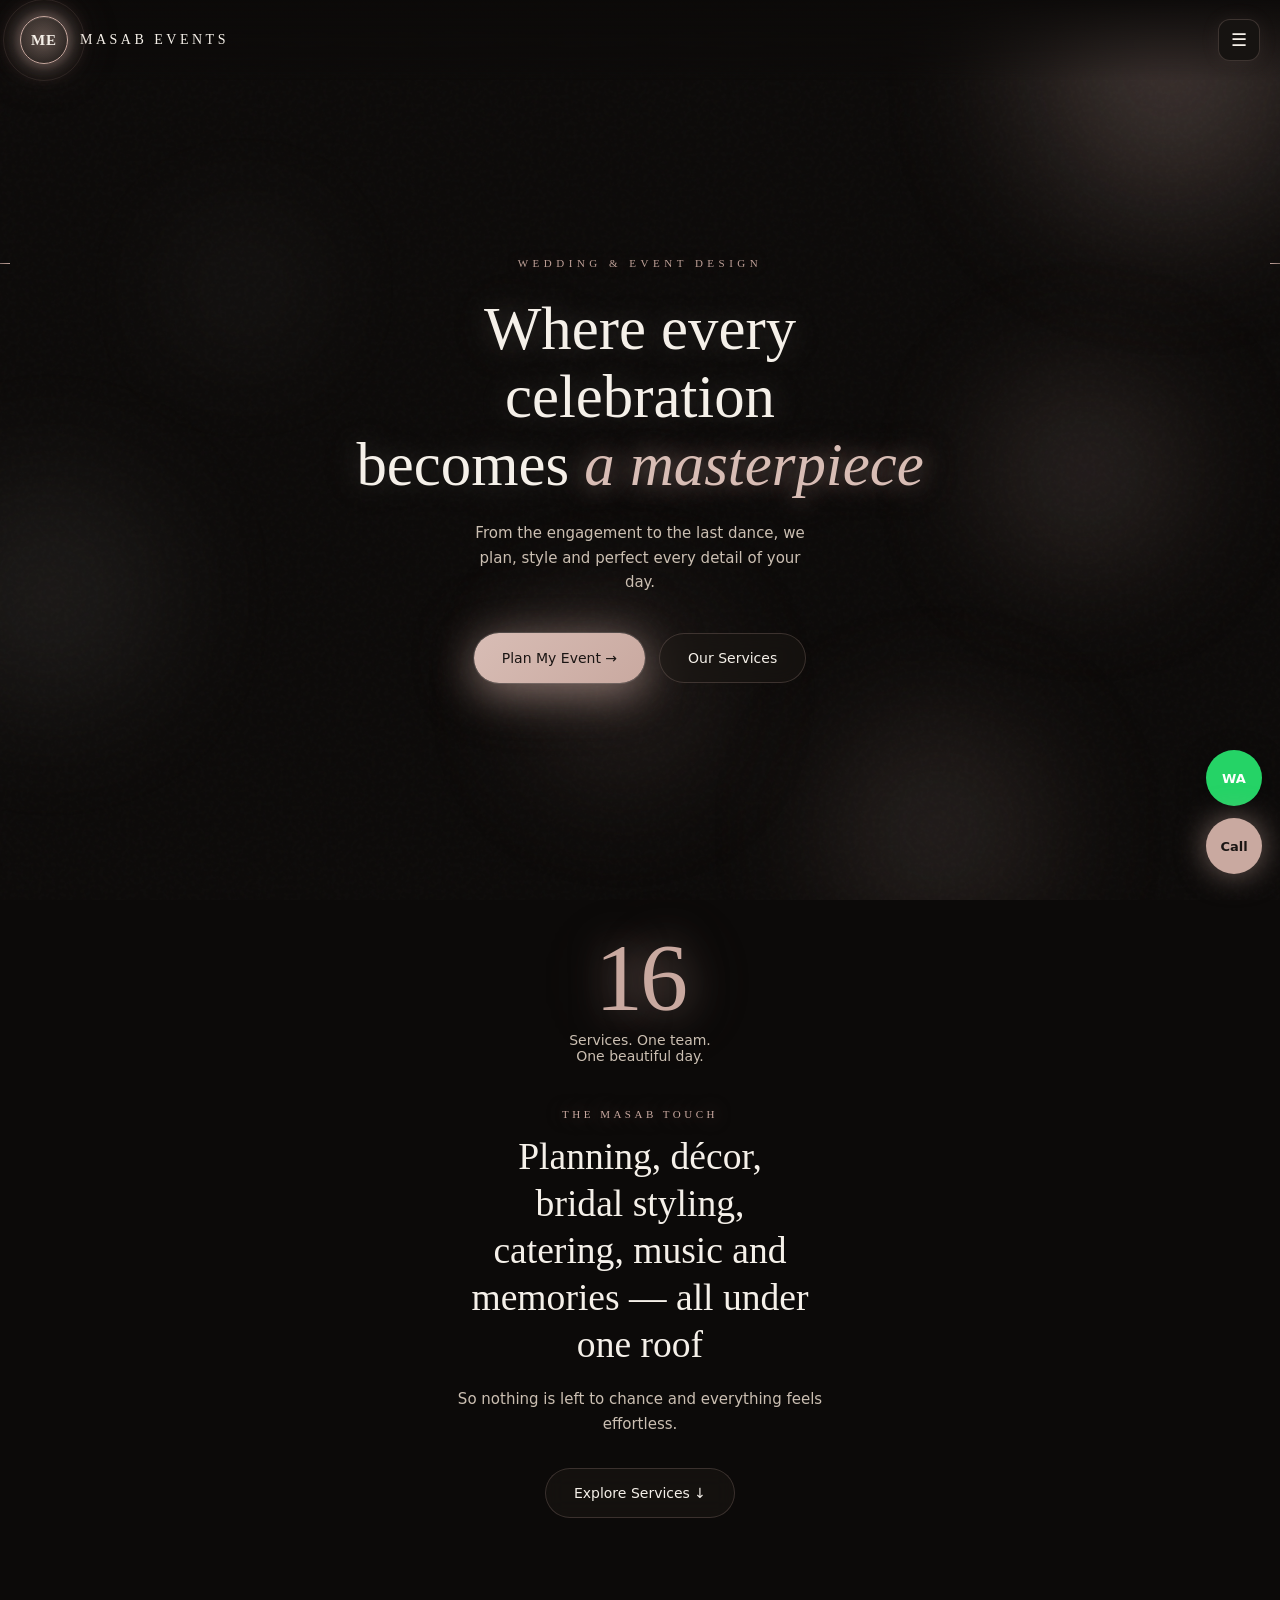
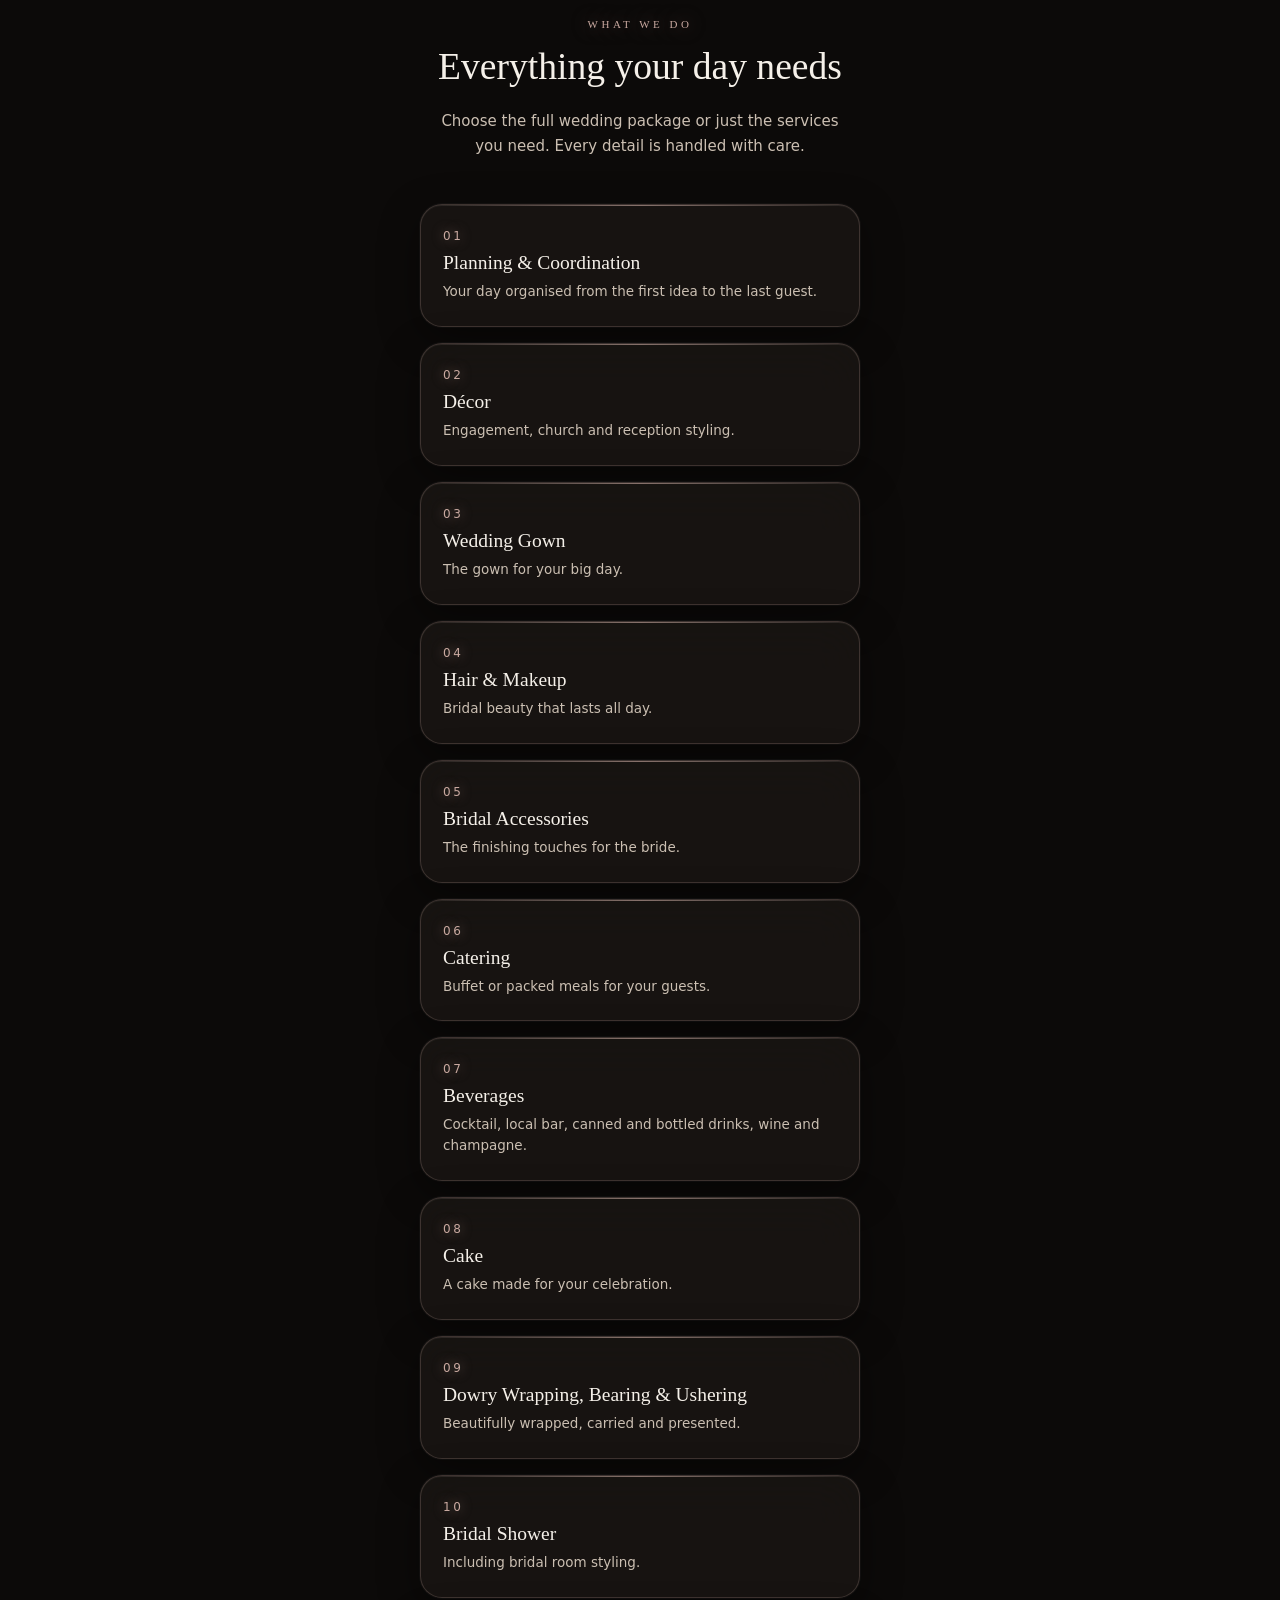
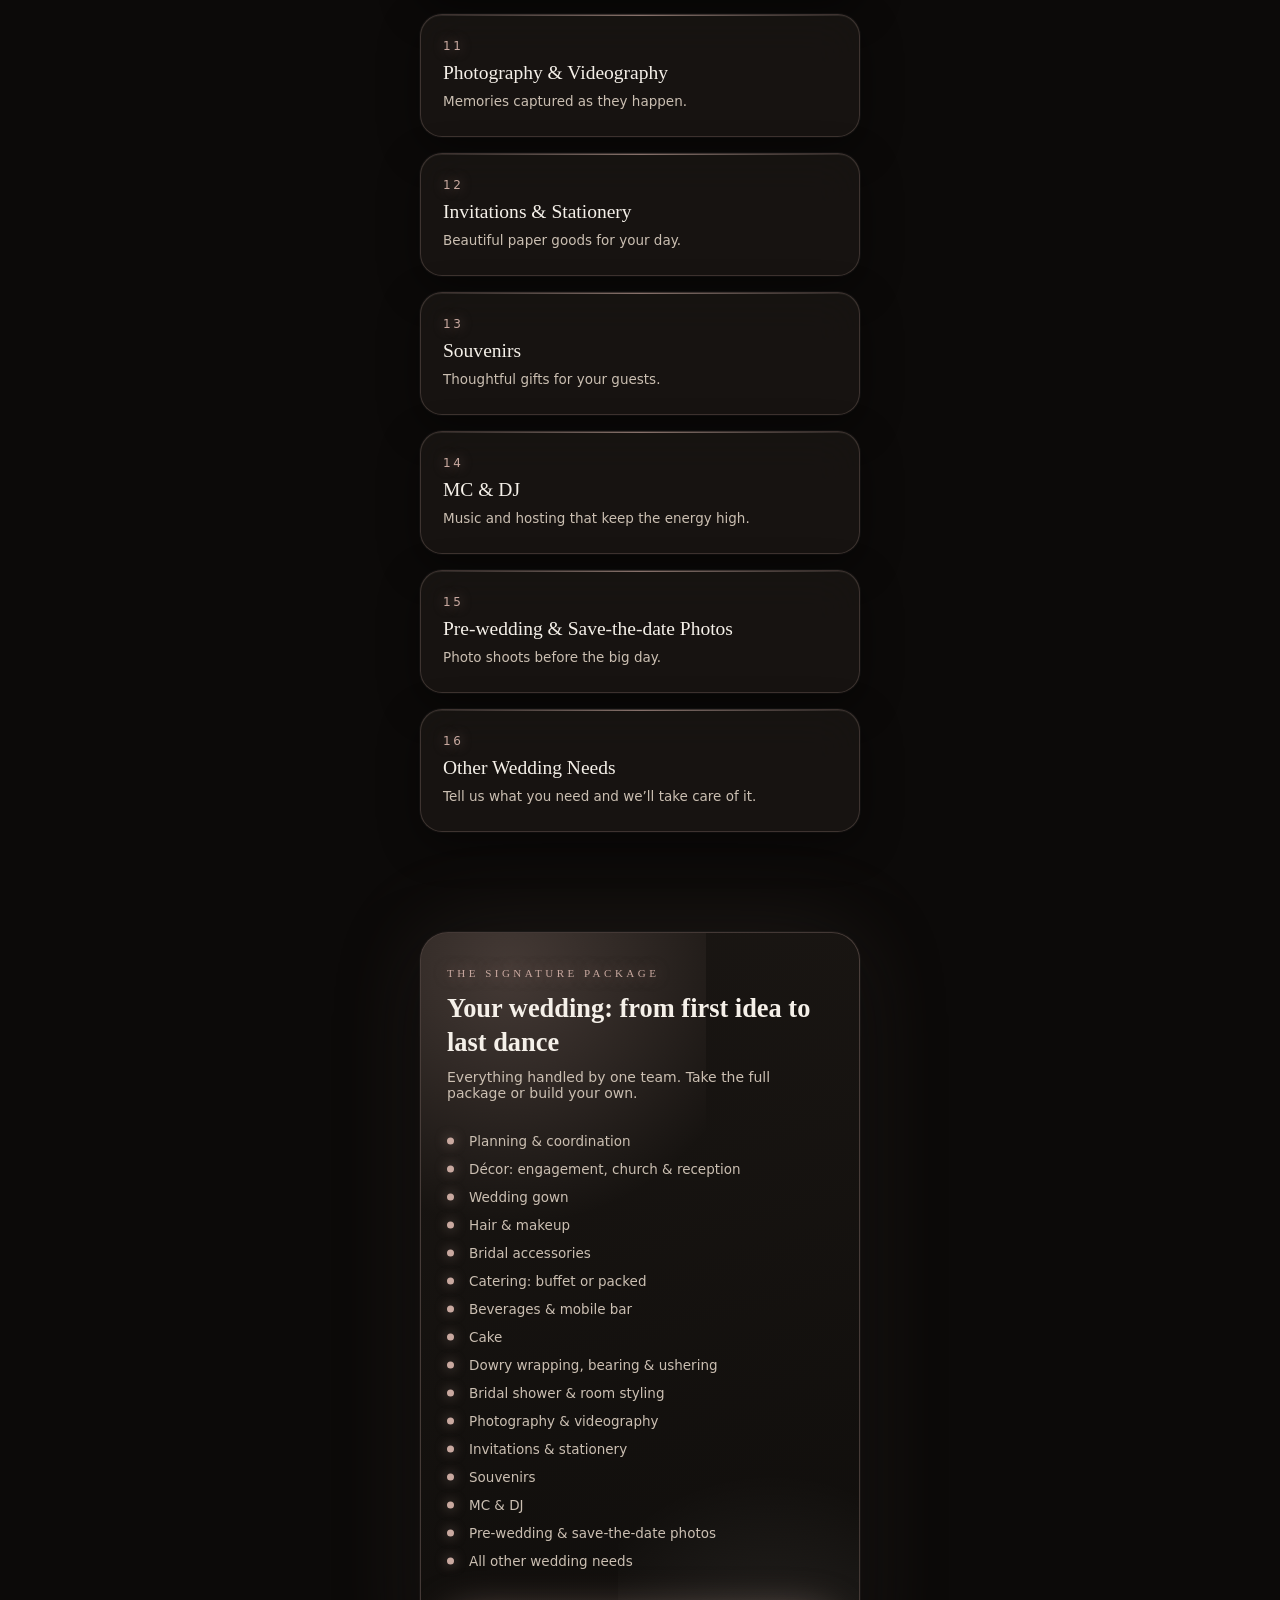
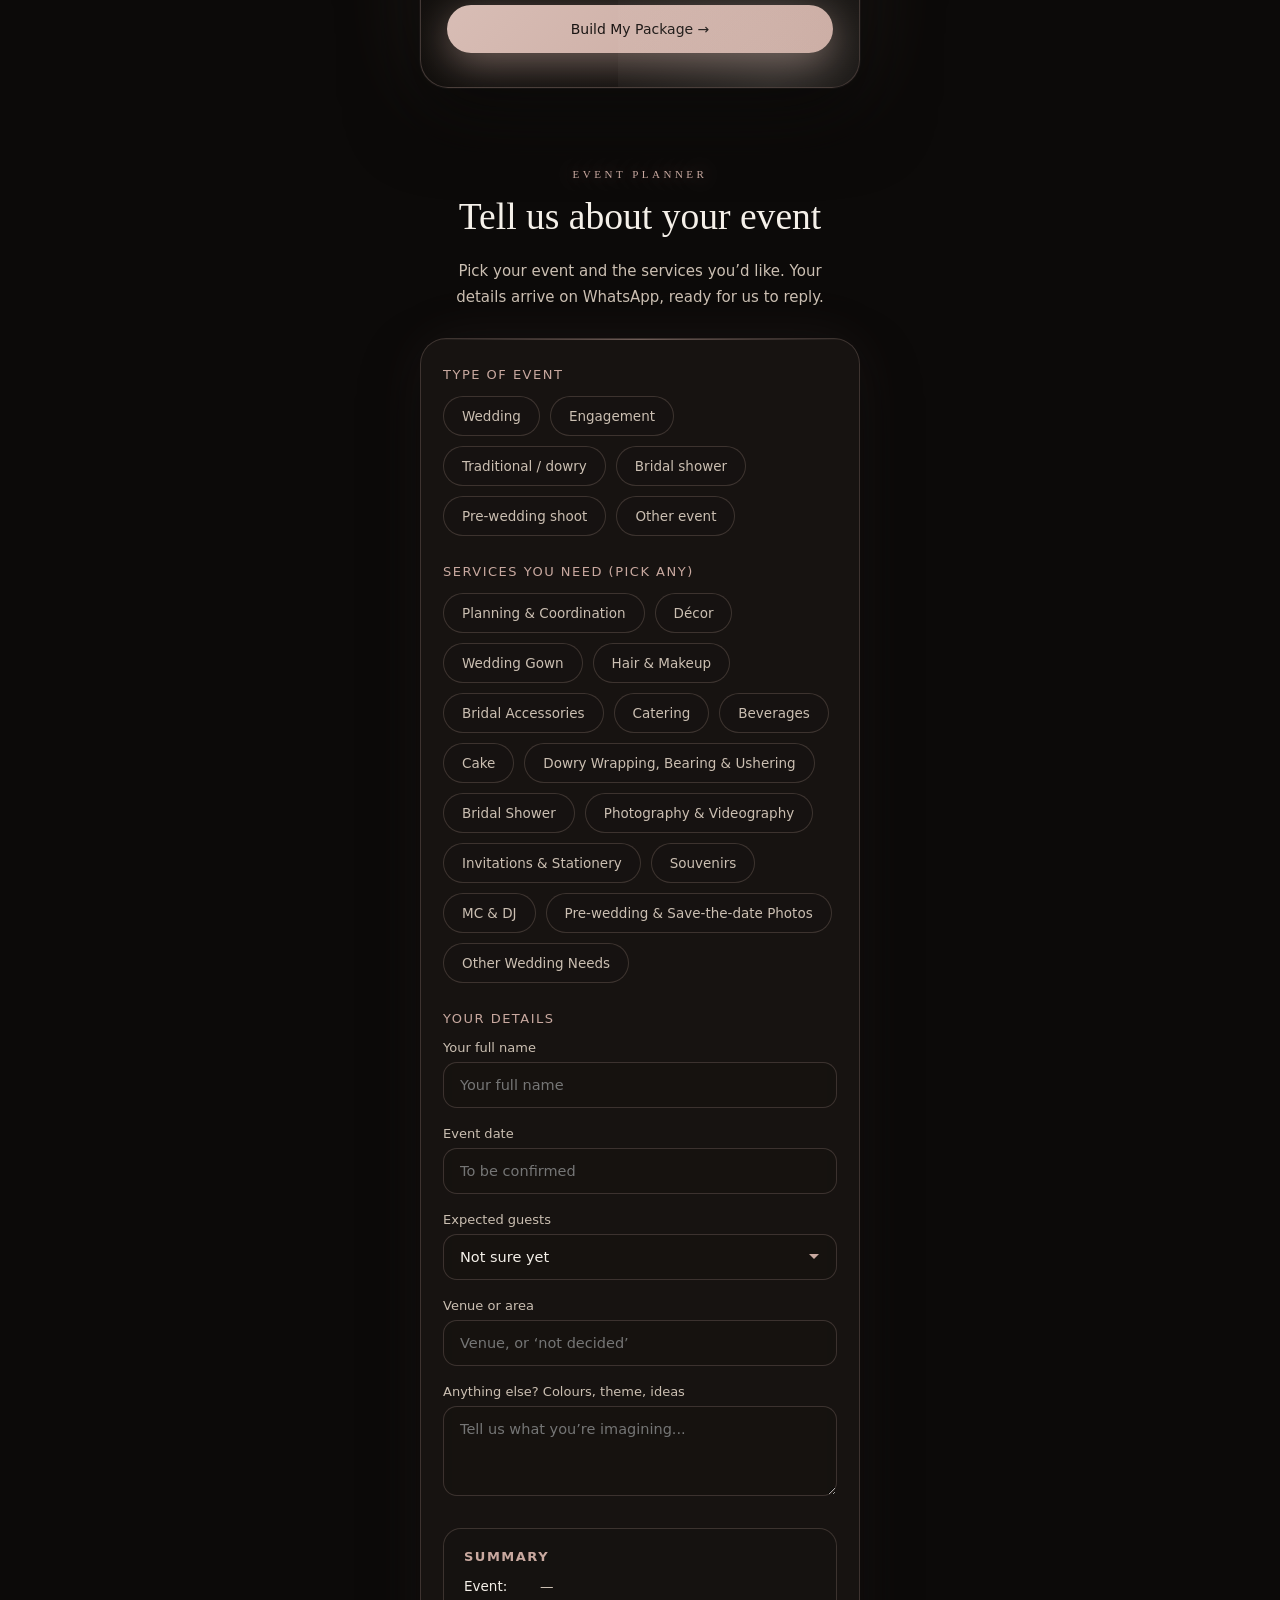
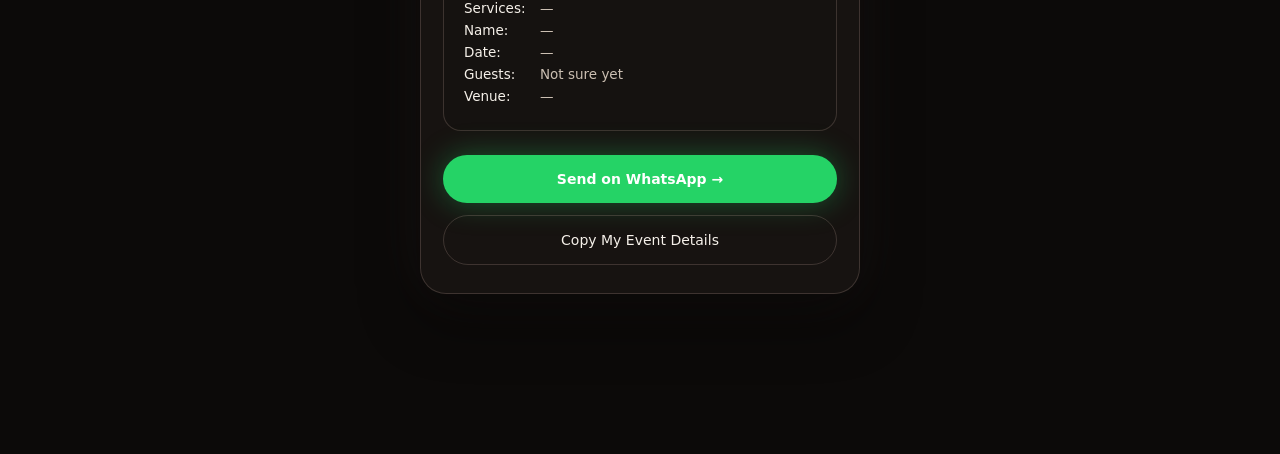
==== commit 5c6b93aa: "Replace homepage with refreshed MASAB EVENTS design" ====
--- a/index.html
+++ b/index.html
@@ -1,354 +1,201 @@
 <!DOCTYPE html>
 <html lang="en">
 <head>
-  <meta charset="UTF-8" />
-  <meta name="viewport" content="width=device-width, initial-scale=1.0" />
-  <title>Masab Events — Where Every Celebration Becomes a Masterpiece</title>
-
-  <link rel="preconnect" href="https://fonts.googleapis.com" />
-  <link rel="preconnect" href="https://fonts.gstatic.com" crossorigin />
-  <link href="https://fonts.googleapis.com/css2?family=Playfair+Display:ital,wght@0,400;0,500;0,600;0,700;1,400;1,500&family=Outfit:wght@300;400;500;600;700&display=swap" rel="stylesheet" />
-
-  <link rel="stylesheet" href="style.css" />
-  <link rel="stylesheet" href="glow.css" />
+<meta charset="UTF-8">
+<meta name="viewport" content="width=device-width, initial-scale=1.0, maximum-scale=1.0, user-scalable=no">
+<title>MASAB EVENTS — Where every celebration becomes a masterpiece</title>
+<style>
+:root{--bg:#0c0a09;--bg-elevated:#161311;--bg-card:rgba(28,24,21,.72);--text:#f5f0e9;--text-muted:#cbbfb2;--accent:#c9a9a0;--accent-soft:#d8bdb5;--accent-glow:rgba(201,169,160,.55);--accent-strong:rgba(201,169,160,.85);--ivory:#f5f0e9;--border:rgba(201,169,160,.22)}
+*{margin:0;padding:0;box-sizing:border-box}html{scroll-behavior:smooth}
+body{font-family:Georgia,'Times New Roman',serif;background:var(--bg);color:var(--text);overflow-x:hidden;min-height:100vh;position:relative;-webkit-font-smoothing:antialiased}
+.atmosphere{position:fixed;inset:0;pointer-events:none;z-index:0;overflow:hidden}.orb{position:absolute;border-radius:50%;filter:blur(70px);opacity:.7;will-change:transform}
+.orb-1{width:420px;height:420px;background:radial-gradient(circle,rgba(201,169,160,.55) 0%,transparent 68%);top:-140px;right:-100px;animation:float1 14s ease-in-out infinite}
+.orb-2{width:340px;height:340px;background:radial-gradient(circle,rgba(245,240,233,.18) 0%,transparent 70%);bottom:15%;left:-120px;animation:float2 19s ease-in-out infinite}
+.orb-3{width:260px;height:260px;background:radial-gradient(circle,rgba(201,169,160,.45) 0%,transparent 68%);top:38%;right:5%;animation:float3 11s ease-in-out infinite}
+.orb-4{width:300px;height:300px;background:radial-gradient(circle,rgba(201,169,160,.35) 0%,transparent 70%);bottom:-80px;right:15%;animation:float4 16s ease-in-out infinite}
+.orb-5{width:180px;height:180px;background:radial-gradient(circle,rgba(245,240,233,.22) 0%,transparent 65%);top:22%;left:12%;animation:float5 13s ease-in-out infinite}
+.orb-6{width:220px;height:220px;background:radial-gradient(circle,rgba(201,169,160,.4) 0%,transparent 70%);top:65%;left:40%;animation:float6 17s ease-in-out infinite}
+@keyframes float1{0%,100%{transform:translate(0,0) scale(1)}50%{transform:translate(-40px,50px) scale(1.15)}}@keyframes float2{0%,100%{transform:translate(0,0) scale(1)}50%{transform:translate(50px,-30px) scale(1.1)}}@keyframes float3{0%,100%{transform:translate(0,0) scale(1)}50%{transform:translate(-30px,-45px) scale(1.2)}}@keyframes float4{0%,100%{transform:translate(0,0) scale(1)}50%{transform:translate(35px,25px) scale(.9)}}@keyframes float5{0%,100%{transform:translate(0,0) scale(1)}50%{transform:translate(25px,40px) scale(1.25)}}@keyframes float6{0%,100%{transform:translate(0,0) scale(1)}50%{transform:translate(-45px,20px) scale(1.15)}}
+body:before{content:'';position:fixed;inset:0;background-image:url("data:image/svg+xml,%3Csvg viewBox='0 0 256 256' xmlns='http://www.w3.org/2000/svg'%3E%3Cfilter id='n'%3E%3CfeTurbulence type='fractalNoise' baseFrequency='0.8' numOctaves='4' stitchTiles='stitch'/%3E%3C/filter%3E%3Crect width='100%25' height='100%25' filter='url(%23n)' opacity='0.05'/%3E%3C/svg%3E");pointer-events:none;z-index:1;opacity:.5}
+header{position:fixed;top:0;left:0;right:0;z-index:100;display:flex;align-items:center;justify-content:space-between;padding:16px 20px;background:linear-gradient(to bottom,rgba(12,10,9,.95),transparent);backdrop-filter:blur(16px)}
+.logo-wrap{display:flex;align-items:center;gap:12px;perspective:1000px}.logo-3d{width:48px;height:48px;border-radius:50%;background:linear-gradient(145deg,#2e2824,#161311);border:1.5px solid var(--accent);display:flex;align-items:center;justify-content:center;font-size:15px;font-weight:600;letter-spacing:1px;color:var(--ivory);box-shadow:0 0 25px var(--accent-glow),0 0 50px rgba(201,169,160,.25),0 0 80px rgba(201,169,160,.1),inset 0 1px 0 rgba(255,255,255,.1);transform-style:preserve-3d;animation:logoFloat 5.5s ease-in-out infinite;position:relative}
+.logo-3d:before{content:'';position:absolute;inset:-10px;border-radius:50%;background:radial-gradient(circle,var(--accent-glow) 0%,transparent 70%);opacity:.7;z-index:-1;animation:logoPulse 3.5s ease-in-out infinite}.logo-3d:after{content:'';position:absolute;inset:-18px;border-radius:50%;border:1px solid rgba(201,169,160,.25);opacity:.5;animation:logoRing 4s linear infinite}
+@keyframes logoFloat{0%,100%{transform:translateY(0) rotateY(0) rotateX(0) scale(1)}25%{transform:translateY(-10px) rotateY(12deg) rotateX(6deg) scale(1.05)}50%{transform:translateY(-6px) rotateY(-8deg) rotateX(-4deg) scale(1.02)}75%{transform:translateY(-12px) rotateY(6deg) rotateX(8deg) scale(1.06)}}@keyframes logoPulse{0%,100%{opacity:.5;transform:scale(1)}50%{opacity:.95;transform:scale(1.25)}}@keyframes logoRing{0%{transform:scale(1);opacity:.5}100%{transform:scale(1.4);opacity:0}}
+.brand-name{font-size:14px;letter-spacing:3.5px;text-transform:uppercase;color:var(--ivory);font-weight:500}.menu-btn{width:42px;height:42px;border-radius:12px;background:var(--bg-elevated);border:1px solid var(--border);display:flex;align-items:center;justify-content:center;color:var(--text);font-size:18px;box-shadow:0 0 20px rgba(201,169,160,.08)}
+.hero{position:relative;z-index:2;min-height:100vh;display:flex;flex-direction:column;justify-content:center;padding:110px 26px 70px;text-align:center}
+.eyebrow{font-size:11px;letter-spacing:4.5px;text-transform:uppercase;color:var(--accent);margin-bottom:26px;opacity:.95;position:relative;display:inline-block;text-shadow:0 0 20px var(--accent-glow)}.eyebrow:before,.eyebrow:after{content:'';position:absolute;top:50%;width:32px;height:1px;background:linear-gradient(90deg,transparent,var(--accent))}.eyebrow:before{right:calc(100% + 16px)}.eyebrow:after{left:calc(100% + 16px);background:linear-gradient(90deg,var(--accent),transparent)}
+.hero h1{font-size:clamp(2.7rem,9.5vw,3.8rem);line-height:1.12;font-weight:400;color:var(--ivory);margin-bottom:22px;text-shadow:0 0 30px rgba(245,240,233,.2),0 0 60px rgba(201,169,160,.15),0 0 100px rgba(201,169,160,.08)}.hero h1 em{font-style:italic;color:var(--accent-soft);text-shadow:0 0 25px var(--accent-glow),0 0 50px rgba(201,169,160,.3)}
+.hero-sub{font-family:system-ui,-apple-system,sans-serif;font-size:15px;line-height:1.65;color:var(--text-muted);max-width:340px;margin:0 auto 38px}.hero-ctas{display:flex;gap:14px;justify-content:center;flex-wrap:wrap}
+.btn{display:inline-flex;align-items:center;gap:8px;padding:16px 28px;border-radius:100px;font-family:system-ui,-apple-system,sans-serif;font-size:14px;font-weight:500;text-decoration:none;transition:all .4s cubic-bezier(.22,1,.36,1);position:relative;overflow:hidden;cursor:pointer;border:none}
+.btn-primary{background:linear-gradient(135deg,var(--accent-soft),var(--accent));color:#1a1513;box-shadow:0 0 0 1px rgba(255,255,255,.12),0 10px 40px var(--accent-glow),0 0 70px rgba(201,169,160,.25)}.btn-primary:hover{transform:translateY(-4px) scale(1.04);box-shadow:0 0 0 1px rgba(255,255,255,.18),0 16px 50px var(--accent-strong),0 0 90px rgba(201,169,160,.4)}
+.btn-secondary{background:rgba(28,24,21,.5);color:var(--ivory);border:1px solid var(--border);backdrop-filter:blur(10px)}.btn-secondary:hover{border-color:var(--accent);background:rgba(201,169,160,.1);box-shadow:0 0 35px rgba(201,169,160,.2);transform:translateY(-3px)}
+section{position:relative;z-index:2;padding:70px 22px}.section-label{font-size:11px;letter-spacing:3.5px;text-transform:uppercase;color:var(--accent);margin-bottom:14px;text-shadow:0 0 18px var(--accent-glow)}.section-title{font-size:clamp(1.75rem,6vw,2.35rem);font-weight:400;line-height:1.25;margin-bottom:18px;color:var(--ivory)}.section-body{font-family:system-ui,-apple-system,sans-serif;font-size:15px;line-height:1.7;color:var(--text-muted);max-width:400px}
+.touch{text-align:center;padding-top:30px}.big-number{font-size:6rem;font-weight:300;color:var(--accent);line-height:1;text-shadow:0 0 40px var(--accent-glow),0 0 80px rgba(201,169,160,.3),0 0 120px rgba(201,169,160,.15);margin-bottom:6px;letter-spacing:-3px;animation:numberGlow 4s ease-in-out infinite}
+@keyframes numberGlow{0%,100%{text-shadow:0 0 40px var(--accent-glow),0 0 80px rgba(201,169,160,.3)}50%{text-shadow:0 0 55px var(--accent-strong),0 0 100px rgba(201,169,160,.45)}}.big-number-sub{font-family:system-ui,-apple-system,sans-serif;font-size:14px;color:var(--text-muted);margin-bottom:44px}.services{padding-top:30px}.services-intro{text-align:center;margin-bottom:44px}
+.cards{display:flex;flex-direction:column;gap:16px;perspective:1400px}.card{background:var(--bg-card);border:1px solid var(--border);border-radius:22px;padding:24px 22px;backdrop-filter:blur(24px);-webkit-backdrop-filter:blur(24px);box-shadow:0 12px 40px rgba(0,0,0,.4),0 0 0 1px rgba(255,255,255,.04),inset 0 1px 0 rgba(255,255,255,.05);transform-style:preserve-3d;transition:transform .5s cubic-bezier(.22,1,.36,1),box-shadow .5s ease,border-color .5s ease;position:relative;overflow:hidden}
+.card:before{content:'';position:absolute;top:0;left:0;right:0;height:1px;background:linear-gradient(90deg,transparent,var(--accent),transparent);opacity:.6}.card:after{content:'';position:absolute;inset:0;background:radial-gradient(circle at 80% 20%,rgba(201,169,160,.08),transparent 60%);pointer-events:none;opacity:0;transition:opacity .5s ease}
+.card:hover{transform:translateY(-10px) rotateX(7deg) rotateY(-3deg) scale(1.025);border-color:rgba(201,169,160,.45);box-shadow:0 25px 60px rgba(0,0,0,.55),0 0 50px rgba(201,169,160,.18),0 0 80px rgba(201,169,160,.08),inset 0 1px 0 rgba(255,255,255,.08)}.card:hover:after{opacity:1}
+.card-num{font-size:12px;letter-spacing:2.5px;color:var(--accent);margin-bottom:9px;font-family:system-ui,-apple-system,sans-serif;text-shadow:0 0 12px var(--accent-glow)}.card h3{font-size:1.22rem;font-weight:400;margin-bottom:7px;color:var(--ivory)}.card p{font-family:system-ui,-apple-system,sans-serif;font-size:13.5px;line-height:1.55;color:var(--text-muted)}
+.package{padding:30px 22px 60px}.package-panel{background:linear-gradient(165deg,#1a1613 0%,#0f0d0b 100%);border:1px solid rgba(201,169,160,.28);border-radius:28px;padding:34px 26px;position:relative;overflow:hidden;box-shadow:0 0 0 1px rgba(255,255,255,.03),0 30px 70px rgba(0,0,0,.55),0 0 100px rgba(201,169,160,.12)}
+.package-panel:before{content:'';position:absolute;top:-40%;left:-25%;width:90%;height:90%;background:radial-gradient(circle,var(--accent-glow) 0%,transparent 65%);opacity:.45;pointer-events:none;animation:panelGlow 8s ease-in-out infinite}.package-panel:after{content:'';position:absolute;bottom:-35%;right:-15%;width:70%;height:70%;background:radial-gradient(circle,rgba(245,240,233,.1) 0%,transparent 70%);pointer-events:none}
+@keyframes panelGlow{0%,100%{opacity:.35;transform:scale(1)}50%{opacity:.55;transform:scale(1.08)}}.package-label{font-size:11px;letter-spacing:3.5px;text-transform:uppercase;color:var(--accent);margin-bottom:12px;position:relative;text-shadow:0 0 15px var(--accent-glow)}.package-title{font-size:1.65rem;line-height:1.3;margin-bottom:10px;position:relative}.package-sub{font-family:system-ui,-apple-system,sans-serif;font-size:14px;color:var(--text-muted);margin-bottom:26px;position:relative}
+.package-list{list-style:none;position:relative;margin-bottom:30px}.package-list li{font-family:system-ui,-apple-system,sans-serif;font-size:13.5px;color:var(--text-muted);padding:6px 0 6px 22px;position:relative}.package-list li:before{content:'';position:absolute;left:0;top:50%;transform:translateY(-50%);width:7px;height:7px;border-radius:50%;background:var(--accent);box-shadow:0 0 12px var(--accent-glow)}.btn-package{width:100%;justify-content:center;background:linear-gradient(135deg,var(--accent-soft),var(--accent));color:#1a1513;box-shadow:0 10px 40px var(--accent-glow)}
+.planner{padding:20px 22px 160px}.planner-header{text-align:center;margin-bottom:28px}.planner-card{background:var(--bg-card);border:1px solid var(--border);border-radius:26px;padding:28px 22px;backdrop-filter:blur(20px);box-shadow:0 25px 60px rgba(0,0,0,.45),0 0 60px rgba(201,169,160,.08);position:relative;overflow:hidden}.planner-card:before{content:'';position:absolute;top:0;left:0;right:0;height:1px;background:linear-gradient(90deg,transparent,var(--accent),transparent);opacity:.5}
+.form-section{margin-bottom:28px}.form-section h3{font-size:13px;letter-spacing:1.5px;text-transform:uppercase;color:var(--accent);margin-bottom:14px;font-family:system-ui,-apple-system,sans-serif;font-weight:500}.chip-group{display:flex;flex-wrap:wrap;gap:10px}
+.chip{padding:11px 18px;border-radius:100px;border:1px solid var(--border);background:rgba(22,19,17,.6);color:var(--text-muted);font-family:system-ui,-apple-system,sans-serif;font-size:13.5px;cursor:pointer;transition:all .3s ease;user-select:none}.chip:hover{border-color:rgba(201,169,160,.45);color:var(--ivory);background:rgba(201,169,160,.08)}.chip.active{background:linear-gradient(135deg,var(--accent-soft),var(--accent));color:#1a1513;border-color:transparent;box-shadow:0 0 25px var(--accent-glow);font-weight:500}
+.form-group{margin-bottom:18px}.form-group label{display:block;font-family:system-ui,-apple-system,sans-serif;font-size:13px;color:var(--text-muted);margin-bottom:7px}.form-group input,.form-group select,.form-group textarea{width:100%;padding:14px 16px;border-radius:14px;border:1px solid var(--border);background:rgba(22,19,17,.7);color:var(--ivory);font-family:system-ui,-apple-system,sans-serif;font-size:14.5px;outline:none;transition:border-color .3s ease,box-shadow .3s ease}
+.form-group input:focus,.form-group select:focus,.form-group textarea:focus{border-color:var(--accent);box-shadow:0 0 0 3px rgba(201,169,160,.15),0 0 25px rgba(201,169,160,.1)}.form-group textarea{min-height:90px;resize:vertical}.form-group select{appearance:none;background-image:url("data:image/svg+xml,%3Csvg xmlns='http://www.w3.org/2000/svg' width='12' height='8' viewBox='0 0 12 8'%3E%3Cpath fill='%23c9a9a0' d='M1 1l5 5 5-5'/%3E%3C/svg%3E");background-repeat:no-repeat;background-position:right 16px center;padding-right:40px}
+.summary-box{background:rgba(22,19,17,.8);border:1px solid var(--border);border-radius:18px;padding:20px;margin:28px 0 24px}.summary-box h4{font-size:13px;letter-spacing:1.5px;text-transform:uppercase;color:var(--accent);margin-bottom:14px;font-family:system-ui,-apple-system,sans-serif}.summary-row{font-family:system-ui,-apple-system,sans-serif;font-size:13.5px;color:var(--text-muted);margin-bottom:6px;display:flex;gap:6px}.summary-row strong{color:var(--ivory);font-weight:500;min-width:70px}
+.btn-wa{width:100%;justify-content:center;background:#25D366;color:white;box-shadow:0 0 30px rgba(37,211,102,.35);margin-bottom:12px;font-weight:600}.btn-wa:hover{transform:translateY(-3px);box-shadow:0 0 45px rgba(37,211,102,.5)}.btn-copy{width:100%;justify-content:center;background:transparent;color:var(--ivory);border:1px solid var(--border)}
+.fab-stack{position:fixed;bottom:26px;right:18px;z-index:90;display:flex;flex-direction:column;gap:12px;align-items:center}.fab{width:56px;height:56px;border-radius:50%;display:flex;align-items:center;justify-content:center;font-family:system-ui,-apple-system,sans-serif;font-size:13px;font-weight:600;text-decoration:none;transition:transform .3s ease,box-shadow .3s ease}.fab-wa{background:#25D366;color:white;box-shadow:0 0 0 0 rgba(37,211,102,.5),0 10px 30px rgba(0,0,0,.45);animation:fabPulse 2.4s infinite}.fab-call{background:var(--accent);color:#1a1513;box-shadow:0 0 30px var(--accent-glow)}.fab:hover{transform:scale(1.12)}
+@keyframes fabPulse{0%{box-shadow:0 0 0 0 rgba(37,211,102,.5),0 10px 30px rgba(0,0,0,.45)}70%{box-shadow:0 0 0 16px rgba(37,211,102,0),0 10px 30px rgba(0,0,0,.45)}100%{box-shadow:0 0 0 0 rgba(37,211,102,0),0 10px 30px rgba(0,0,0,.45)}}
+@media(min-width:480px){.cards,.package-panel,.planner-card{max-width:440px;margin-left:auto;margin-right:auto}}
+@media(prefers-reduced-motion:reduce){*,*:before,*:after{scroll-behavior:auto!important;animation-duration:.01ms!important;animation-iteration-count:1!important;transition-duration:.01ms!important}}
+</style>
 </head>
 <body>
-
-  <!-- NAV -->
-  <nav id="nav">
-    <div class="container nav-inner">
-      <a href="#" class="logo">
-        <div class="logo-mark">ME</div>
-        <span class="logo-text">MASAB EVENTS</span>
-      </a>
-      <div class="nav-links" id="navLinks">
-        <a href="#services">Services</a>
-        <a href="#package">Package</a>
-        <a href="#planner">Plan Event</a>
-        <a href="#contact">Contact</a>
-        <a href="#planner" class="btn btn-gold nav-cta">Plan My Event</a>
-      </div>
-      <button class="menu-btn" id="menuBtn" aria-label="Menu">☰</button>
-    </div>
-  </nav>
-
-  <!-- HERO -->
-  <section class="hero">
-    <div class="hero-deco"></div>
-    <div class="container">
-      <div class="hero-content">
-        <div class="eyebrow">Wedding & Event Design</div>
-        <h1>Where every celebration becomes <em>a masterpiece</em></h1>
-        <p>From the engagement to the last dance, we plan, style and perfect every detail of your day.</p>
-        <div class="hero-ctas">
-          <a href="#planner" class="btn btn-gold glow-btn">Plan My Event →</a>
-          <a href="#services" class="btn btn-outline">Our Services</a>
-        </div>
-      </div>
-    </div>
-  </section>
-
-  <!-- THE MASAB TOUCH -->
-  <section class="touch">
-    <div class="container">
-      <div class="touch-grid">
-        <div>
-          <div class="touch-number">16</div>
-          <p class="touch-subtitle">Services. One team.<br>One beautiful day.</p>
-        </div>
-        <div class="touch-text">
-          <div class="section-label">The Masab Touch</div>
-          <h2>Planning, décor, bridal styling, catering, music and memories, all under one roof, so nothing is left to chance and everything feels effortless.</h2>
-          <a href="#services" class="btn btn-dark">Explore Services ↓</a>
-        </div>
-      </div>
-    </div>
-  </section>
-
-  <!-- SERVICES -->
-  <section id="services">
-    <div class="container">
-      <div class="section-label">What We Do</div>
-      <h2 class="section-title">Everything your day needs</h2>
-      <p class="section-desc">Choose the full wedding package or just the services you need. Every detail is handled with care.</p>
-
-      <div class="services-grid">
-        <div class="service-card">
-          <div class="service-num">01</div>
-          <h3>Planning & Coordination</h3>
-          <p>Your day organised from the first idea to the last guest.</p>
-        </div>
-        <div class="service-card">
-          <div class="service-num">02</div>
-          <h3>Décor</h3>
-          <p>Engagement, church and reception styling.</p>
-        </div>
-        <div class="service-card">
-          <div class="service-num">03</div>
-          <h3>Wedding Gown</h3>
-          <p>The gown for your big day.</p>
-        </div>
-        <div class="service-card">
-          <div class="service-num">04</div>
-          <h3>Hair & Makeup</h3>
-          <p>Bridal beauty that lasts all day.</p>
-        </div>
-        <div class="service-card">
-          <div class="service-num">05</div>
-          <h3>Bridal Accessories</h3>
-          <p>The finishing touches for the bride.</p>
-        </div>
-        <div class="service-card">
-          <div class="service-num">06</div>
-          <h3>Catering</h3>
-          <p>Buffet or packed meals for your guests.</p>
-        </div>
-        <div class="service-card">
-          <div class="service-num">07</div>
-          <h3>Beverages</h3>
-          <p>Cocktail, local bar, canned and bottled drinks, wine and champagne.</p>
-        </div>
-        <div class="service-card">
-          <div class="service-num">08</div>
-          <h3>Cake</h3>
-          <p>A cake made for your celebration.</p>
-        </div>
-        <div class="service-card">
-          <div class="service-num">09</div>
-          <h3>Dowry Wrapping, Bearing & Ushering</h3>
-          <p>Beautifully wrapped, carried and presented.</p>
-        </div>
-        <div class="service-card">
-          <div class="service-num">10</div>
-          <h3>Bridal Shower</h3>
-          <p>Including bridal room styling.</p>
-        </div>
-        <div class="service-card">
-          <div class="service-num">11</div>
-          <h3>Photography & Videography</h3>
-          <p>Memories captured as they happen.</p>
-        </div>
-        <div class="service-card">
-          <div class="service-num">12</div>
-          <h3>Invitations & Stationery</h3>
-          <p>Beautiful paper goods for your day.</p>
-        </div>
-        <div class="service-card">
-          <div class="service-num">13</div>
-          <h3>Souvenirs</h3>
-          <p>Thoughtful gifts for your guests.</p>
-        </div>
-        <div class="service-card">
-          <div class="service-num">14</div>
-          <h3>MC & DJ</h3>
-          <p>Music and hosting that keep the energy high.</p>
-        </div>
-        <div class="service-card">
-          <div class="service-num">15</div>
-          <h3>Pre-wedding & Save-the-date Photos</h3>
-          <p>Photo shoots before the big day.</p>
-        </div>
-        <div class="service-card">
-          <div class="service-num">16</div>
-          <h3>Other Wedding Needs</h3>
-          <p>Tell us what you need and we’ll take care of it.</p>
-        </div>
-      </div>
-    </div>
-  </section>
-
-  <!-- SIGNATURE PACKAGE -->
-  <section id="package" class="package-section">
-    <div class="package">
-      <div class="package-inner">
-        <div class="section-label package-label">The Signature Package</div>
-        <h2>Your wedding: from first idea to last dance</h2>
-        <p class="package-desc">Everything handled by one team. Take the full package or build your own.</p>
-        <ul class="package-list">
-          <li>Planning & coordination</li>
-          <li>Décor: engagement, church & reception</li>
-          <li>Wedding gown</li>
-          <li>Hair & makeup</li>
-          <li>Bridal accessories</li>
-          <li>Catering: buffet or packed</li>
-          <li>Beverages & mobile bar</li>
-          <li>Cake</li>
-          <li>Dowry wrapping, bearing & ushering</li>
-          <li>Bridal shower & room styling</li>
-          <li>Photography & videography</li>
-          <li>Invitations & stationery</li>
-          <li>Souvenirs</li>
-          <li>MC & DJ</li>
-          <li>Pre-wedding & save-the-date photos</li>
-          <li>All other wedding needs</li>
-        </ul>
-        <a href="#planner" class="btn btn-gold glow-btn">Build My Package →</a>
-      </div>
-    </div>
-  </section>
-
-  <!-- EVENT PLANNER -->
-  <section id="planner" class="planner">
-    <div class="container">
-      <div class="section-label center">Event Planner</div>
-      <h2 class="section-title center">Tell us about your event</h2>
-      <p class="section-desc center">Pick your event and the services you’d like. Your details arrive on WhatsApp, ready for us to reply.</p>
-
-      <div class="planner-card">
-        <div class="planner-header">
-          <h2>Your event</h2>
-          <p>No payment is taken here. Masab Events confirms availability and pricing with you.</p>
-        </div>
-        <div class="planner-body">
-
-          <div class="form-section">
-            <h3>Type of event</h3>
-            <div class="chips" id="eventTypes">
-              <button class="chip active" data-value="Wedding">Wedding</button>
-              <button class="chip" data-value="Engagement">Engagement</button>
-              <button class="chip" data-value="Traditional / dowry">Traditional / dowry</button>
-              <button class="chip" data-value="Bridal shower">Bridal shower</button>
-              <button class="chip" data-value="Pre-wedding shoot">Pre-wedding shoot</button>
-              <button class="chip" data-value="Other event">Other event</button>
-            </div>
-          </div>
-
-          <div class="form-section">
-            <h3>Services you need <span class="hint">(pick any)</span></h3>
-            <div class="chips" id="serviceChips">
-              <button class="chip" data-value="Planning & Coordination">Planning & Coordination</button>
-              <button class="chip" data-value="Décor">Décor</button>
-              <button class="chip" data-value="Wedding Gown">Wedding Gown</button>
-              <button class="chip" data-value="Hair & Makeup">Hair & Makeup</button>
-              <button class="chip" data-value="Bridal Accessories">Bridal Accessories</button>
-              <button class="chip" data-value="Catering">Catering</button>
-              <button class="chip" data-value="Beverages">Beverages</button>
-              <button class="chip" data-value="Cake">Cake</button>
-              <button class="chip" data-value="Dowry Wrapping, Bearing & Ushering">Dowry Wrapping, Bearing & Ushering</button>
-              <button class="chip" data-value="Bridal Shower">Bridal Shower</button>
-              <button class="chip" data-value="Photography & Videography">Photography & Videography</button>
-              <button class="chip" data-value="Invitations & Stationery">Invitations & Stationery</button>
-              <button class="chip" data-value="Souvenirs">Souvenirs</button>
-              <button class="chip" data-value="MC & DJ">MC & DJ</button>
-              <button class="chip" data-value="Pre-wedding & Save-the-date Photos">Pre-wedding & Save-the-date Photos</button>
-              <button class="chip" data-value="Other Wedding Needs">Other Wedding Needs</button>
-            </div>
-          </div>
-
-          <div class="form-section">
-            <h3>Your details</h3>
-            <div class="form-row">
-              <div class="form-group">
-                <label>Your full name</label>
-                <input type="text" id="fullName" placeholder="Your full name" />
-              </div>
-              <div class="form-group">
-                <label>Event date</label>
-                <input type="text" id="eventDate" placeholder="To be confirmed" />
-              </div>
-            </div>
-            <div class="form-row">
-              <div class="form-group">
-                <label>Expected guests</label>
-                <select id="guests">
-                  <option>Not sure yet</option>
-                  <option>Under 50</option>
-                  <option>50 – 100</option>
-                  <option>100 – 200</option>
-                  <option>200 – 300</option>
-                  <option>300+</option>
-                </select>
-              </div>
-              <div class="form-group">
-                <label>Venue or area</label>
-                <input type="text" id="venue" placeholder="Venue, or ‘not decided’" />
-              </div>
-            </div>
-            <div class="form-group">
-              <label>Anything else? Colours, theme, ideas</label>
-              <textarea id="notes" placeholder="Tell us what you’re imagining..."></textarea>
-            </div>
-          </div>
-
-          <div class="summary-box" id="summaryBox">
-            <h4>Summary</h4>
-            <p><strong>Event:</strong> <span id="sumEvent">Wedding</span></p>
-            <p><strong>Services:</strong> <span id="sumServices">None selected yet</span></p>
-            <p><strong>Name:</strong> <span id="sumName">—</span></p>
-            <p><strong>Date:</strong> <span id="sumDate">To be confirmed</span></p>
-            <p><strong>Guests:</strong> <span id="sumGuests">Not sure yet</span></p>
-            <p><strong>Venue:</strong> <span id="sumVenue">Not decided</span></p>
-          </div>
-
-          <div class="planner-actions">
-            <button class="btn btn-whatsapp glow-btn" id="sendWhatsApp">
-              Send on WhatsApp →
-            </button>
-            <button class="btn btn-outline" id="copyDetails">
-              Copy My Event Details
-            </button>
-          </div>
-        </div>
-      </div>
-    </div>
-  </section>
-
-  <!-- CONTACT -->
-  <section id="contact" class="contact">
-    <div class="container">
-      <div class="section-label">Contact</div>
-      <h2 class="section-title">Visit, call or message us</h2>
-
-      <div class="contact-grid">
-        <div>
-          <div class="contact-item">
-            <h4>Locate us</h4>
-            <p>#6 Flamboyant Link, Motorway Residential Area</p>
-            <a href="https://maps.google.com/?q=Motorway+Residential+Area+Tema+Ghana" target="_blank" class="link-gold">Get directions →</a>
-          </div>
-          <div class="contact-item">
-            <h4>Call us</h4>
-            <div class="phone-list">
-              <a href="tel:+233262744322">026 274 4322</a>
-              <a href="tel:+233244744322">024 474 4322</a>
-            </div>
-          </div>
-          <div class="contact-item">
-            <h4>Follow us</h4>
-            <p>Facebook: Masab Events & Mobile Bar</p>
-            <p class="handle">masabevents_bar</p>
-          </div>
-        </div>
-        <div>
-          <div class="contact-item">
-            <h4>WhatsApp</h4>
-            <p>Prefer messaging? Reach us instantly.</p>
-            <a href="https://wa.me/233262744322" class="btn btn-whatsapp glow-btn" target="_blank" style="margin-top: 16px;">
-              Chat on WhatsApp →
-            </a>
-          </div>
-        </div>
-      </div>
-    </div>
-  </section>
-
-  <!-- FOOTER -->
-  <footer>
-    <div class="container">
-      <div class="logo-mark footer-logo">ME</div>
-      <p class="footer-brand">Masab Events</p>
-      <p>Where every celebration becomes a masterpiece.</p>
-      <p class="copyright">© 2025 Masab Events. All rights reserved.</p>
-    </div>
-  </footer>
-
-  <!-- FLOATING BUTTONS -->
-  <div class="float-btns">
-    <a href="https://wa.me/233262744322" class="float-btn float-wa" target="_blank" title="WhatsApp">WA</a>
-    <a href="tel:+233262744322" class="float-btn float-call" title="Call">Call</a>
-  </div>
-
-  <script src="script.js"></script>
-  <script src="glow.js"></script>
+<div class="atmosphere"><div class="orb orb-1"></div><div class="orb orb-2"></div><div class="orb orb-3"></div><div class="orb orb-4"></div><div class="orb orb-5"></div><div class="orb orb-6"></div></div>
+<header><div class="logo-wrap"><div class="logo-3d">ME</div><div class="brand-name">MASAB EVENTS</div></div><div class="menu-btn" aria-hidden="true">☰</div></header>
+<section class="hero"><div class="eyebrow">Wedding & Event Design</div><h1>Where every<br>celebration<br>becomes <em>a masterpiece</em></h1><p class="hero-sub">From the engagement to the last dance, we plan, style and perfect every detail of your day.</p><div class="hero-ctas"><a href="#planner" class="btn btn-primary">Plan My Event →</a><a href="#services" class="btn btn-secondary">Our Services</a></div></section>
+<section class="touch"><div class="big-number">16</div><div class="big-number-sub">Services. One team.<br>One beautiful day.</div><div class="section-label">The Masab Touch</div><h2 class="section-title" style="max-width:340px;margin-left:auto;margin-right:auto">Planning, décor, bridal styling, catering, music and memories — all under one roof</h2><p class="section-body" style="margin:0 auto 30px">So nothing is left to chance and everything feels effortless.</p><a href="#services" class="btn btn-secondary" style="display:inline-flex">Explore Services ↓</a></section>
+<section class="services" id="services"><div class="services-intro"><div class="section-label">What We Do</div><h2 class="section-title">Everything your day needs</h2><p class="section-body" style="margin:0 auto">Choose the full wedding package or just the services you need. Every detail is handled with care.</p></div>
+<div class="cards">
+<div class="card"><div class="card-num">01</div><h3>Planning & Coordination</h3><p>Your day organised from the first idea to the last guest.</p></div>
+<div class="card"><div class="card-num">02</div><h3>Décor</h3><p>Engagement, church and reception styling.</p></div>
+<div class="card"><div class="card-num">03</div><h3>Wedding Gown</h3><p>The gown for your big day.</p></div>
+<div class="card"><div class="card-num">04</div><h3>Hair & Makeup</h3><p>Bridal beauty that lasts all day.</p></div>
+<div class="card"><div class="card-num">05</div><h3>Bridal Accessories</h3><p>The finishing touches for the bride.</p></div>
+<div class="card"><div class="card-num">06</div><h3>Catering</h3><p>Buffet or packed meals for your guests.</p></div>
+<div class="card"><div class="card-num">07</div><h3>Beverages</h3><p>Cocktail, local bar, canned and bottled drinks, wine and champagne.</p></div>
+<div class="card"><div class="card-num">08</div><h3>Cake</h3><p>A cake made for your celebration.</p></div>
+<div class="card"><div class="card-num">09</div><h3>Dowry Wrapping, Bearing & Ushering</h3><p>Beautifully wrapped, carried and presented.</p></div>
+<div class="card"><div class="card-num">10</div><h3>Bridal Shower</h3><p>Including bridal room styling.</p></div>
+<div class="card"><div class="card-num">11</div><h3>Photography & Videography</h3><p>Memories captured as they happen.</p></div>
+<div class="card"><div class="card-num">12</div><h3>Invitations & Stationery</h3><p>Beautiful paper goods for your day.</p></div>
+<div class="card"><div class="card-num">13</div><h3>Souvenirs</h3><p>Thoughtful gifts for your guests.</p></div>
+<div class="card"><div class="card-num">14</div><h3>MC & DJ</h3><p>Music and hosting that keep the energy high.</p></div>
+<div class="card"><div class="card-num">15</div><h3>Pre-wedding & Save-the-date Photos</h3><p>Photo shoots before the big day.</p></div>
+<div class="card"><div class="card-num">16</div><h3>Other Wedding Needs</h3><p>Tell us what you need and we’ll take care of it.</p></div>
+</div></section>
+<section class="package"><div class="package-panel"><div class="package-label">The Signature Package</div><h2 class="package-title">Your wedding: from first idea to last dance</h2><p class="package-sub">Everything handled by one team. Take the full package or build your own.</p><ul class="package-list"><li>Planning & coordination</li><li>Décor: engagement, church & reception</li><li>Wedding gown</li><li>Hair & makeup</li><li>Bridal accessories</li><li>Catering: buffet or packed</li><li>Beverages & mobile bar</li><li>Cake</li><li>Dowry wrapping, bearing & ushering</li><li>Bridal shower & room styling</li><li>Photography & videography</li><li>Invitations & stationery</li><li>Souvenirs</li><li>MC & DJ</li><li>Pre-wedding & save-the-date photos</li><li>All other wedding needs</li></ul><a href="#planner" class="btn btn-package">Build My Package →</a></div></section>
+<section class="planner" id="planner"><div class="planner-header"><div class="section-label">Event Planner</div><h2 class="section-title">Tell us about your event</h2><p class="section-body" style="margin:0 auto">Pick your event and the services you’d like. Your details arrive on WhatsApp, ready for us to reply.</p></div>
+<div class="planner-card">
+<div class="form-section"><h3>Type of event</h3><div class="chip-group" id="eventTypes"><div class="chip" data-value="Wedding">Wedding</div><div class="chip" data-value="Engagement">Engagement</div><div class="chip" data-value="Traditional / dowry">Traditional / dowry</div><div class="chip" data-value="Bridal shower">Bridal shower</div><div class="chip" data-value="Pre-wedding shoot">Pre-wedding shoot</div><div class="chip" data-value="Other event">Other event</div></div></div>
+<div class="form-section"><h3>Services you need (pick any)</h3><div class="chip-group" id="servicesChips">
+<div class="chip" data-value="Planning & Coordination">Planning & Coordination</div><div class="chip" data-value="Décor">Décor</div><div class="chip" data-value="Wedding Gown">Wedding Gown</div><div class="chip" data-value="Hair & Makeup">Hair & Makeup</div><div class="chip" data-value="Bridal Accessories">Bridal Accessories</div><div class="chip" data-value="Catering">Catering</div><div class="chip" data-value="Beverages">Beverages</div><div class="chip" data-value="Cake">Cake</div><div class="chip" data-value="Dowry Wrapping, Bearing & Ushering">Dowry Wrapping, Bearing & Ushering</div><div class="chip" data-value="Bridal Shower">Bridal Shower</div><div class="chip" data-value="Photography & Videography">Photography & Videography</div><div class="chip" data-value="Invitations & Stationery">Invitations & Stationery</div><div class="chip" data-value="Souvenirs">Souvenirs</div><div class="chip" data-value="MC & DJ">MC & DJ</div><div class="chip" data-value="Pre-wedding & Save-the-date Photos">Pre-wedding & Save-the-date Photos</div><div class="chip" data-value="Other Wedding Needs">Other Wedding Needs</div>
+</div></div>
+<div class="form-section"><h3>Your details</h3>
+<div class="form-group"><label for="fullName">Your full name</label><input type="text" id="fullName" placeholder="Your full name"></div>
+<div class="form-group"><label for="eventDate">Event date</label><input type="text" id="eventDate" placeholder="To be confirmed"></div>
+<div class="form-group"><label for="guests">Expected guests</label><select id="guests"><option value="Not sure yet">Not sure yet</option><option value="Under 50">Under 50</option><option value="50–100">50–100</option><option value="100–200">100–200</option><option value="200–300">200–300</option><option value="300+">300+</option></select></div>
+<div class="form-group"><label for="venue">Venue or area</label><input type="text" id="venue" placeholder="Venue, or ‘not decided’"></div>
+<div class="form-group"><label for="notes">Anything else? Colours, theme, ideas</label><textarea id="notes" placeholder="Tell us what you’re imagining..."></textarea></div>
+</div>
+<div class="summary-box"><h4>Summary</h4><div class="summary-row"><strong>Event:</strong><span id="sumEvent">—</span></div><div class="summary-row"><strong>Services:</strong><span id="sumServices">—</span></div><div class="summary-row"><strong>Name:</strong><span id="sumName">—</span></div><div class="summary-row"><strong>Date:</strong><span id="sumDate">—</span></div><div class="summary-row"><strong>Guests:</strong><span id="sumGuests">—</span></div><div class="summary-row"><strong>Venue:</strong><span id="sumVenue">—</span></div></div>
+<button class="btn btn-wa" id="sendWhatsApp" type="button">Send on WhatsApp →</button><button class="btn btn-copy" id="copyDetails" type="button">Copy My Event Details</button>
+</div></section>
+<div class="fab-stack"><a href="https://wa.me/233534332751" class="fab fab-wa" target="_blank" rel="noopener noreferrer" aria-label="Chat with Masab Events on WhatsApp">WA</a><a href="tel:+233534332751" class="fab fab-call" aria-label="Call Masab Events">Call</a></div>
+<script>
+const WHATSAPP_NUMBER = '233534332751';
+const eventTypes = document.getElementById('eventTypes');
+const servicesChips = document.getElementById('servicesChips');
+
+eventTypes.querySelectorAll('.chip').forEach(chip => {
+  chip.addEventListener('click', () => {
+    eventTypes.querySelectorAll('.chip').forEach(item => item.classList.remove('active'));
+    chip.classList.add('active');
+    updateSummary();
+  });
+});
+servicesChips.querySelectorAll('.chip').forEach(chip => {
+  chip.addEventListener('click', () => {
+    chip.classList.toggle('active');
+    updateSummary();
+  });
+});
+
+function updateSummary() {
+  const activeEvent = eventTypes.querySelector('.chip.active');
+  const activeServices = [...servicesChips.querySelectorAll('.chip.active')].map(chip => chip.dataset.value);
+  document.getElementById('sumEvent').textContent = activeEvent ? activeEvent.dataset.value : '—';
+  document.getElementById('sumServices').textContent = activeServices.length ? activeServices.join(', ') : '—';
+  document.getElementById('sumName').textContent = document.getElementById('fullName').value || '—';
+  document.getElementById('sumDate').textContent = document.getElementById('eventDate').value || '—';
+  document.getElementById('sumGuests').textContent = document.getElementById('guests').value || '—';
+  document.getElementById('sumVenue').textContent = document.getElementById('venue').value || '—';
+}
+['fullName','eventDate','guests','venue'].forEach(id => {
+  document.getElementById(id).addEventListener('input', updateSummary);
+  document.getElementById(id).addEventListener('change', updateSummary);
+});
+
+function buildMessage() {
+  const value = id => document.getElementById(id).value.trim();
+  const event = document.getElementById('sumEvent').textContent;
+  const services = document.getElementById('sumServices').textContent;
+  return [
+    '*MASAB EVENTS – New Enquiry*',
+    '',
+    '*Event:* ' + event,
+    '*Services:* ' + services,
+    '*Name:* ' + (value('fullName') || '—'),
+    '*Date:* ' + (value('eventDate') || 'To be confirmed'),
+    '*Guests:* ' + value('guests'),
+    '*Venue:* ' + (value('venue') || 'Not decided'),
+    '*Notes:* ' + (value('notes') || '—')
+  ].join('\n');
+}
+
+document.getElementById('sendWhatsApp').addEventListener('click', () => {
+  updateSummary();
+  const message = buildMessage();
+  const url = 'https://wa.me/' + WHATSAPP_NUMBER + '?text=' + encodeURIComponent(message);
+  window.open(url, '_blank', 'noopener,noreferrer');
+});
+
+document.getElementById('copyDetails').addEventListener('click', async () => {
+  const button = document.getElementById('copyDetails');
+  try {
+    await navigator.clipboard.writeText(buildMessage().replace(/\*/g, ''));
+    button.textContent = 'Copied!';
+    setTimeout(() => button.textContent = 'Copy My Event Details', 2000);
+  } catch (error) {
+    button.textContent = 'Copy unavailable — select the summary above';
+    setTimeout(() => button.textContent = 'Copy My Event Details', 3000);
+  }
+});
+
+let pointerX = 0, pointerY = 0;
+document.addEventListener('pointermove', event => {
+  pointerX = (event.clientX / window.innerWidth - .5) * 18;
+  pointerY = (event.clientY / window.innerHeight - .5) * 18;
+  document.querySelectorAll('.orb').forEach((orb, index) => {
+    const factor = (index + 1) * .12;
+    orb.style.marginLeft = (pointerX * factor) + 'px';
+    orb.style.marginTop = (pointerY * factor) + 'px';
+  });
+}, {passive:true});
+
+const cards = document.querySelectorAll('.card');
+if ('IntersectionObserver' in window) {
+  const observer = new IntersectionObserver(entries => {
+    entries.forEach(entry => {
+      if (entry.isIntersecting) {
+        entry.target.style.opacity = '1';
+        entry.target.style.transform = 'translateY(0) rotateX(0)';
+        observer.unobserve(entry.target);
+      }
+    });
+  }, {threshold:.12});
+  cards.forEach((card,index) => {
+    card.style.opacity = '0';
+    card.style.transform = 'translateY(35px) rotateX(5deg)';
+    card.style.transition = 'opacity .7s ease, transform .7s cubic-bezier(.22,1,.36,1)';
+    card.style.transitionDelay = (index * 45) + 'ms';
+    observer.observe(card);
+  });
+}
+updateSummary();
+</script>
 </body>
 </html>
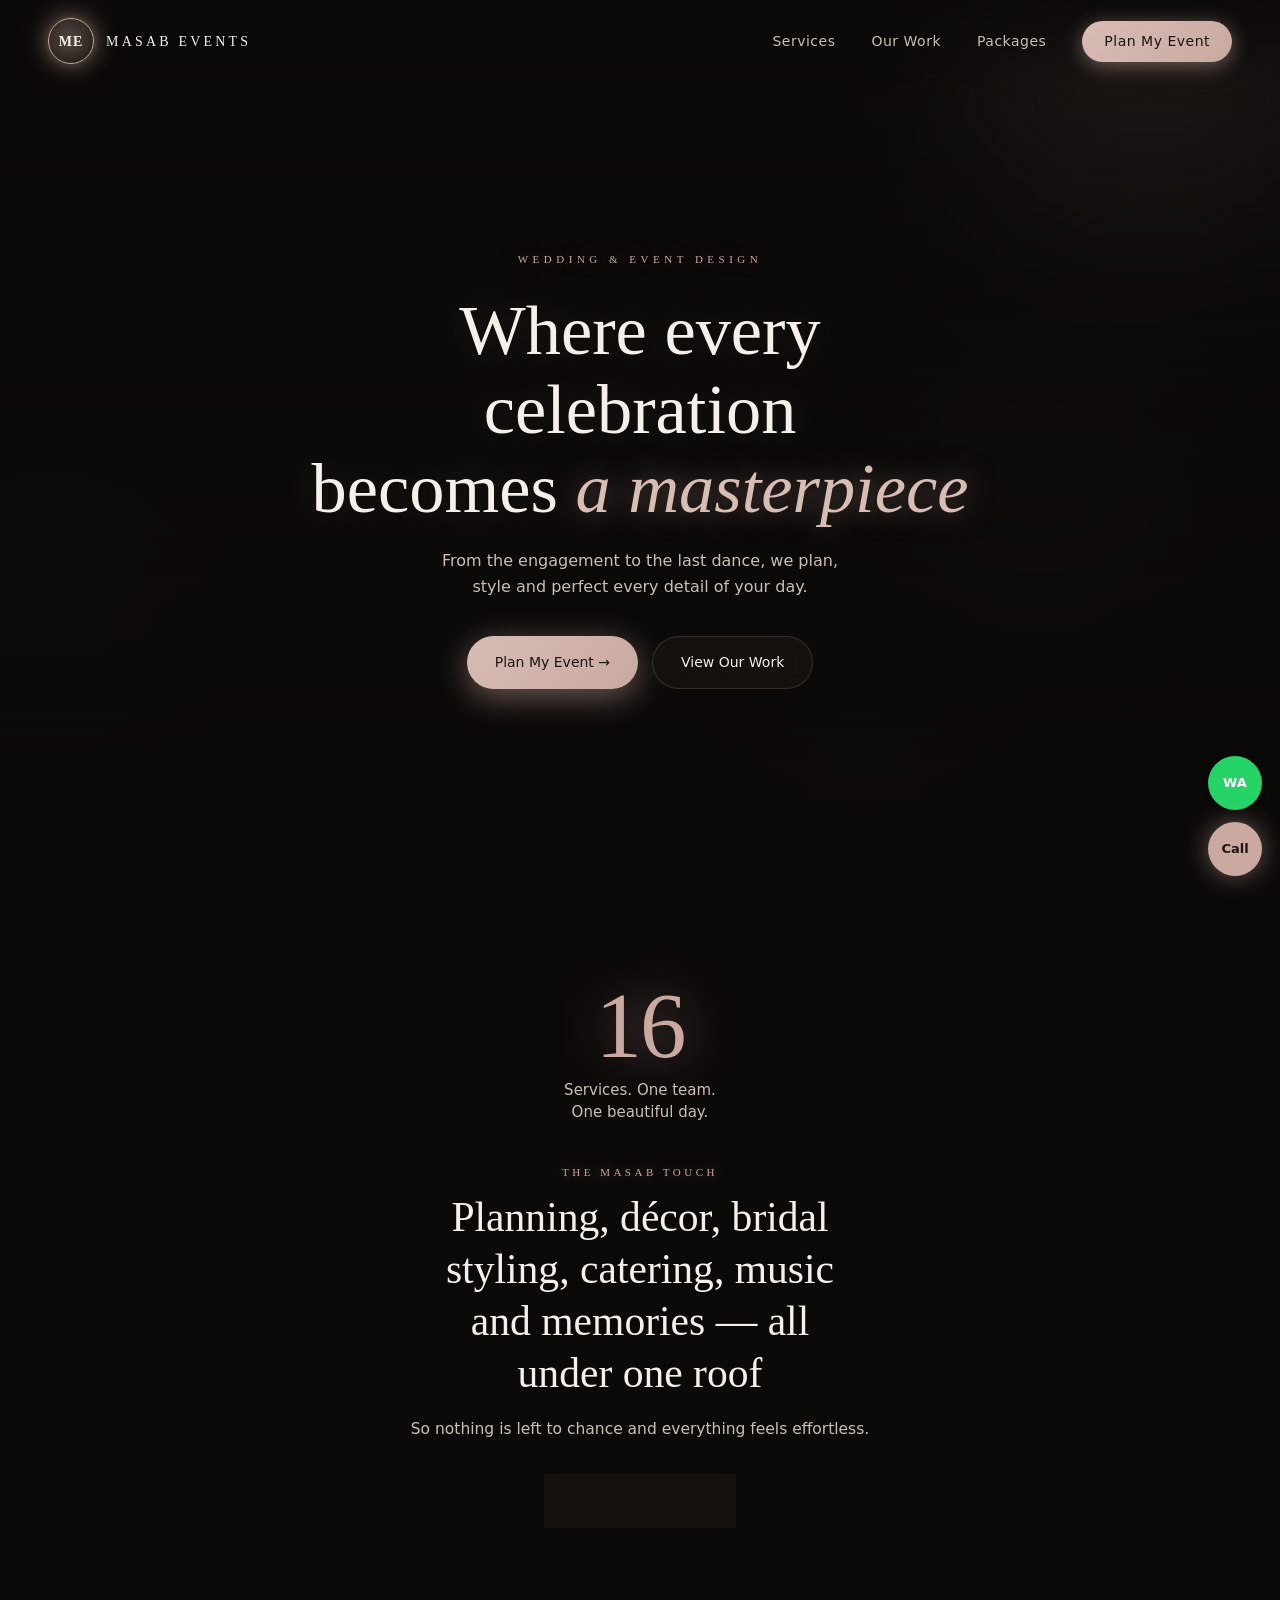
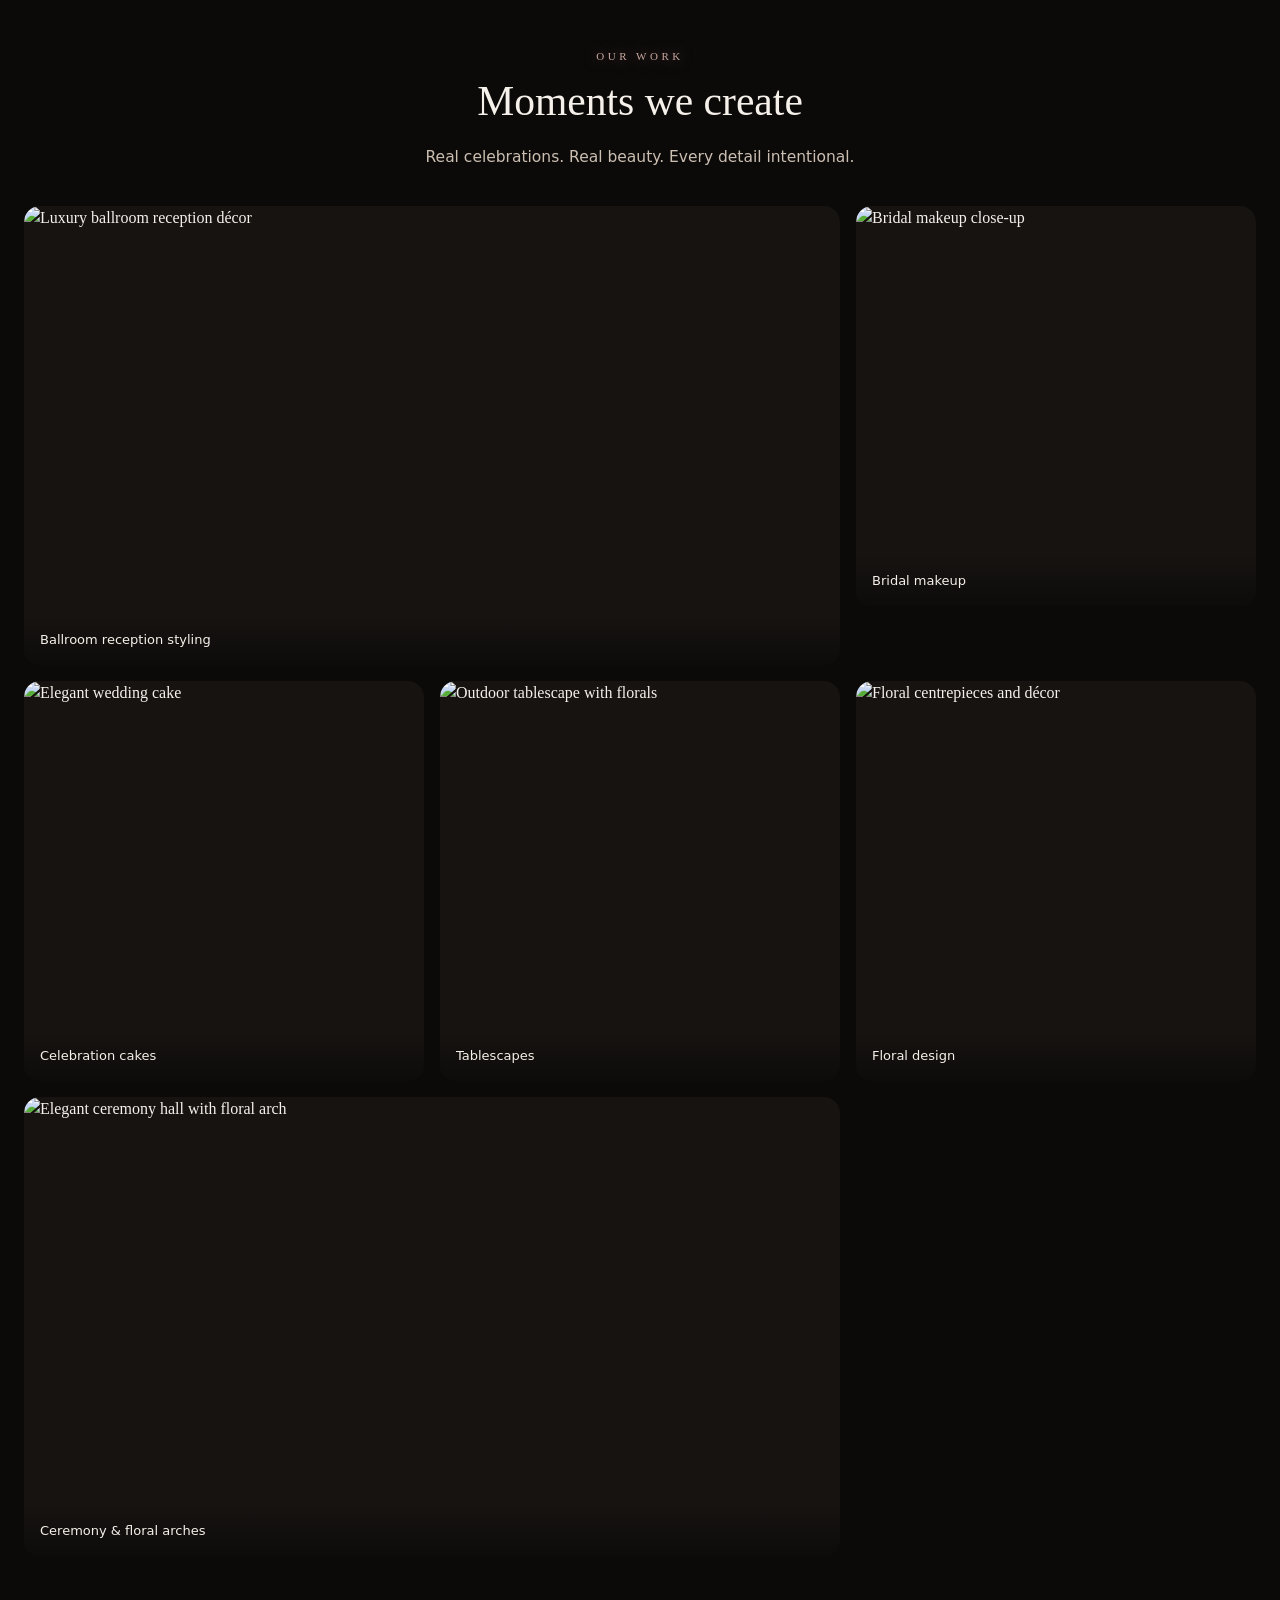
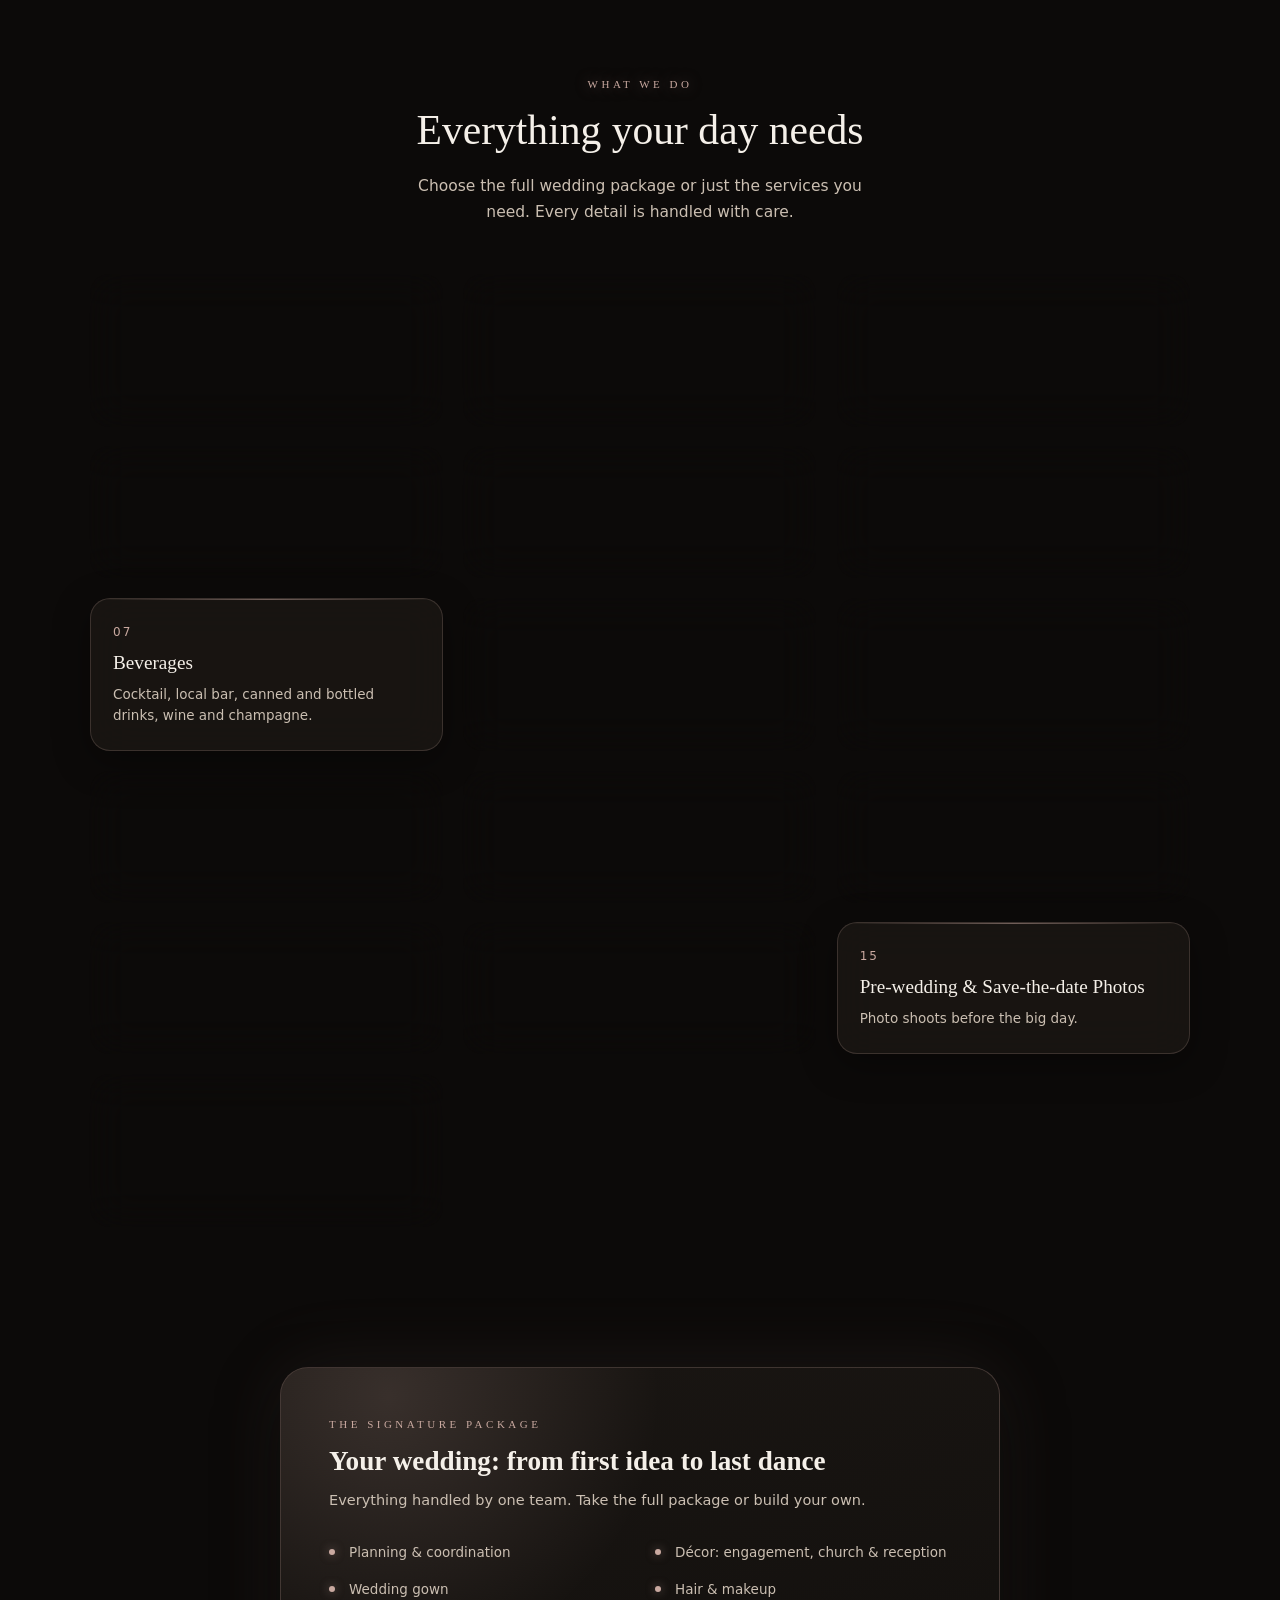
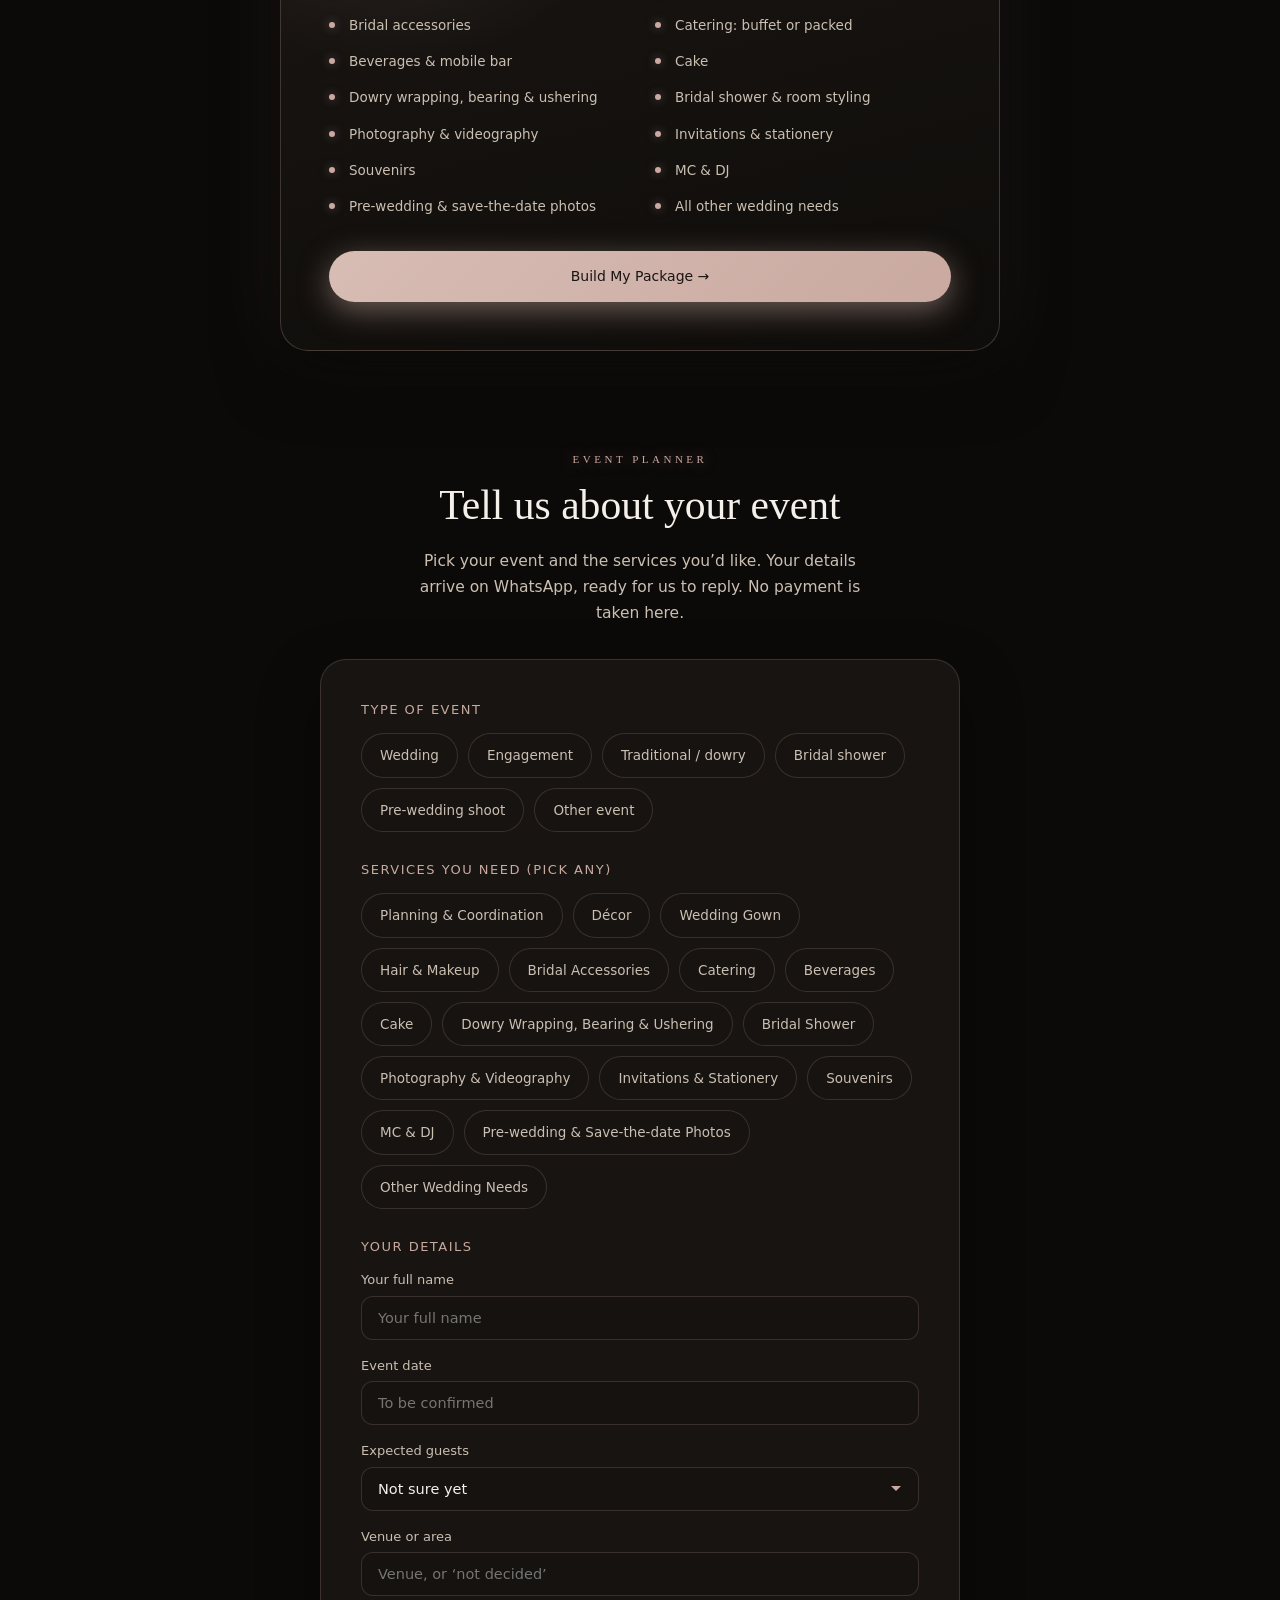
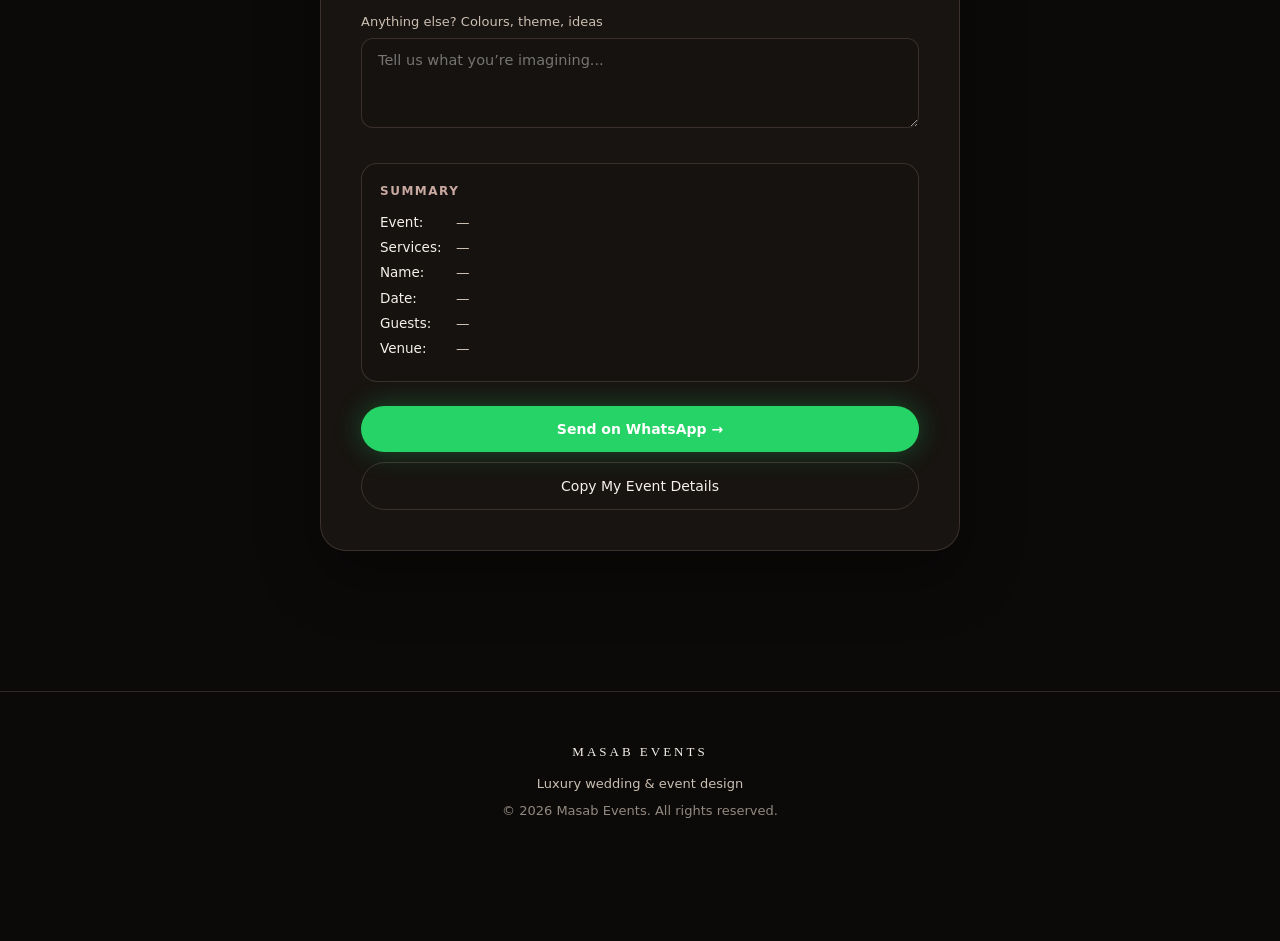
==== commit 60dc7560: "Publish updated MASAB EVENTS gallery and event planner" ====
--- a/index.html
+++ b/index.html
@@ -1,201 +1,293 @@
 <!DOCTYPE html>
 <html lang="en">
 <head>
-<meta charset="UTF-8">
-<meta name="viewport" content="width=device-width, initial-scale=1.0, maximum-scale=1.0, user-scalable=no">
-<title>MASAB EVENTS — Where every celebration becomes a masterpiece</title>
-<style>
-:root{--bg:#0c0a09;--bg-elevated:#161311;--bg-card:rgba(28,24,21,.72);--text:#f5f0e9;--text-muted:#cbbfb2;--accent:#c9a9a0;--accent-soft:#d8bdb5;--accent-glow:rgba(201,169,160,.55);--accent-strong:rgba(201,169,160,.85);--ivory:#f5f0e9;--border:rgba(201,169,160,.22)}
-*{margin:0;padding:0;box-sizing:border-box}html{scroll-behavior:smooth}
-body{font-family:Georgia,'Times New Roman',serif;background:var(--bg);color:var(--text);overflow-x:hidden;min-height:100vh;position:relative;-webkit-font-smoothing:antialiased}
-.atmosphere{position:fixed;inset:0;pointer-events:none;z-index:0;overflow:hidden}.orb{position:absolute;border-radius:50%;filter:blur(70px);opacity:.7;will-change:transform}
-.orb-1{width:420px;height:420px;background:radial-gradient(circle,rgba(201,169,160,.55) 0%,transparent 68%);top:-140px;right:-100px;animation:float1 14s ease-in-out infinite}
-.orb-2{width:340px;height:340px;background:radial-gradient(circle,rgba(245,240,233,.18) 0%,transparent 70%);bottom:15%;left:-120px;animation:float2 19s ease-in-out infinite}
-.orb-3{width:260px;height:260px;background:radial-gradient(circle,rgba(201,169,160,.45) 0%,transparent 68%);top:38%;right:5%;animation:float3 11s ease-in-out infinite}
-.orb-4{width:300px;height:300px;background:radial-gradient(circle,rgba(201,169,160,.35) 0%,transparent 70%);bottom:-80px;right:15%;animation:float4 16s ease-in-out infinite}
-.orb-5{width:180px;height:180px;background:radial-gradient(circle,rgba(245,240,233,.22) 0%,transparent 65%);top:22%;left:12%;animation:float5 13s ease-in-out infinite}
-.orb-6{width:220px;height:220px;background:radial-gradient(circle,rgba(201,169,160,.4) 0%,transparent 70%);top:65%;left:40%;animation:float6 17s ease-in-out infinite}
-@keyframes float1{0%,100%{transform:translate(0,0) scale(1)}50%{transform:translate(-40px,50px) scale(1.15)}}@keyframes float2{0%,100%{transform:translate(0,0) scale(1)}50%{transform:translate(50px,-30px) scale(1.1)}}@keyframes float3{0%,100%{transform:translate(0,0) scale(1)}50%{transform:translate(-30px,-45px) scale(1.2)}}@keyframes float4{0%,100%{transform:translate(0,0) scale(1)}50%{transform:translate(35px,25px) scale(.9)}}@keyframes float5{0%,100%{transform:translate(0,0) scale(1)}50%{transform:translate(25px,40px) scale(1.25)}}@keyframes float6{0%,100%{transform:translate(0,0) scale(1)}50%{transform:translate(-45px,20px) scale(1.15)}}
-body:before{content:'';position:fixed;inset:0;background-image:url("data:image/svg+xml,%3Csvg viewBox='0 0 256 256' xmlns='http://www.w3.org/2000/svg'%3E%3Cfilter id='n'%3E%3CfeTurbulence type='fractalNoise' baseFrequency='0.8' numOctaves='4' stitchTiles='stitch'/%3E%3C/filter%3E%3Crect width='100%25' height='100%25' filter='url(%23n)' opacity='0.05'/%3E%3C/svg%3E");pointer-events:none;z-index:1;opacity:.5}
-header{position:fixed;top:0;left:0;right:0;z-index:100;display:flex;align-items:center;justify-content:space-between;padding:16px 20px;background:linear-gradient(to bottom,rgba(12,10,9,.95),transparent);backdrop-filter:blur(16px)}
-.logo-wrap{display:flex;align-items:center;gap:12px;perspective:1000px}.logo-3d{width:48px;height:48px;border-radius:50%;background:linear-gradient(145deg,#2e2824,#161311);border:1.5px solid var(--accent);display:flex;align-items:center;justify-content:center;font-size:15px;font-weight:600;letter-spacing:1px;color:var(--ivory);box-shadow:0 0 25px var(--accent-glow),0 0 50px rgba(201,169,160,.25),0 0 80px rgba(201,169,160,.1),inset 0 1px 0 rgba(255,255,255,.1);transform-style:preserve-3d;animation:logoFloat 5.5s ease-in-out infinite;position:relative}
-.logo-3d:before{content:'';position:absolute;inset:-10px;border-radius:50%;background:radial-gradient(circle,var(--accent-glow) 0%,transparent 70%);opacity:.7;z-index:-1;animation:logoPulse 3.5s ease-in-out infinite}.logo-3d:after{content:'';position:absolute;inset:-18px;border-radius:50%;border:1px solid rgba(201,169,160,.25);opacity:.5;animation:logoRing 4s linear infinite}
-@keyframes logoFloat{0%,100%{transform:translateY(0) rotateY(0) rotateX(0) scale(1)}25%{transform:translateY(-10px) rotateY(12deg) rotateX(6deg) scale(1.05)}50%{transform:translateY(-6px) rotateY(-8deg) rotateX(-4deg) scale(1.02)}75%{transform:translateY(-12px) rotateY(6deg) rotateX(8deg) scale(1.06)}}@keyframes logoPulse{0%,100%{opacity:.5;transform:scale(1)}50%{opacity:.95;transform:scale(1.25)}}@keyframes logoRing{0%{transform:scale(1);opacity:.5}100%{transform:scale(1.4);opacity:0}}
-.brand-name{font-size:14px;letter-spacing:3.5px;text-transform:uppercase;color:var(--ivory);font-weight:500}.menu-btn{width:42px;height:42px;border-radius:12px;background:var(--bg-elevated);border:1px solid var(--border);display:flex;align-items:center;justify-content:center;color:var(--text);font-size:18px;box-shadow:0 0 20px rgba(201,169,160,.08)}
-.hero{position:relative;z-index:2;min-height:100vh;display:flex;flex-direction:column;justify-content:center;padding:110px 26px 70px;text-align:center}
-.eyebrow{font-size:11px;letter-spacing:4.5px;text-transform:uppercase;color:var(--accent);margin-bottom:26px;opacity:.95;position:relative;display:inline-block;text-shadow:0 0 20px var(--accent-glow)}.eyebrow:before,.eyebrow:after{content:'';position:absolute;top:50%;width:32px;height:1px;background:linear-gradient(90deg,transparent,var(--accent))}.eyebrow:before{right:calc(100% + 16px)}.eyebrow:after{left:calc(100% + 16px);background:linear-gradient(90deg,var(--accent),transparent)}
-.hero h1{font-size:clamp(2.7rem,9.5vw,3.8rem);line-height:1.12;font-weight:400;color:var(--ivory);margin-bottom:22px;text-shadow:0 0 30px rgba(245,240,233,.2),0 0 60px rgba(201,169,160,.15),0 0 100px rgba(201,169,160,.08)}.hero h1 em{font-style:italic;color:var(--accent-soft);text-shadow:0 0 25px var(--accent-glow),0 0 50px rgba(201,169,160,.3)}
-.hero-sub{font-family:system-ui,-apple-system,sans-serif;font-size:15px;line-height:1.65;color:var(--text-muted);max-width:340px;margin:0 auto 38px}.hero-ctas{display:flex;gap:14px;justify-content:center;flex-wrap:wrap}
-.btn{display:inline-flex;align-items:center;gap:8px;padding:16px 28px;border-radius:100px;font-family:system-ui,-apple-system,sans-serif;font-size:14px;font-weight:500;text-decoration:none;transition:all .4s cubic-bezier(.22,1,.36,1);position:relative;overflow:hidden;cursor:pointer;border:none}
-.btn-primary{background:linear-gradient(135deg,var(--accent-soft),var(--accent));color:#1a1513;box-shadow:0 0 0 1px rgba(255,255,255,.12),0 10px 40px var(--accent-glow),0 0 70px rgba(201,169,160,.25)}.btn-primary:hover{transform:translateY(-4px) scale(1.04);box-shadow:0 0 0 1px rgba(255,255,255,.18),0 16px 50px var(--accent-strong),0 0 90px rgba(201,169,160,.4)}
-.btn-secondary{background:rgba(28,24,21,.5);color:var(--ivory);border:1px solid var(--border);backdrop-filter:blur(10px)}.btn-secondary:hover{border-color:var(--accent);background:rgba(201,169,160,.1);box-shadow:0 0 35px rgba(201,169,160,.2);transform:translateY(-3px)}
-section{position:relative;z-index:2;padding:70px 22px}.section-label{font-size:11px;letter-spacing:3.5px;text-transform:uppercase;color:var(--accent);margin-bottom:14px;text-shadow:0 0 18px var(--accent-glow)}.section-title{font-size:clamp(1.75rem,6vw,2.35rem);font-weight:400;line-height:1.25;margin-bottom:18px;color:var(--ivory)}.section-body{font-family:system-ui,-apple-system,sans-serif;font-size:15px;line-height:1.7;color:var(--text-muted);max-width:400px}
-.touch{text-align:center;padding-top:30px}.big-number{font-size:6rem;font-weight:300;color:var(--accent);line-height:1;text-shadow:0 0 40px var(--accent-glow),0 0 80px rgba(201,169,160,.3),0 0 120px rgba(201,169,160,.15);margin-bottom:6px;letter-spacing:-3px;animation:numberGlow 4s ease-in-out infinite}
-@keyframes numberGlow{0%,100%{text-shadow:0 0 40px var(--accent-glow),0 0 80px rgba(201,169,160,.3)}50%{text-shadow:0 0 55px var(--accent-strong),0 0 100px rgba(201,169,160,.45)}}.big-number-sub{font-family:system-ui,-apple-system,sans-serif;font-size:14px;color:var(--text-muted);margin-bottom:44px}.services{padding-top:30px}.services-intro{text-align:center;margin-bottom:44px}
-.cards{display:flex;flex-direction:column;gap:16px;perspective:1400px}.card{background:var(--bg-card);border:1px solid var(--border);border-radius:22px;padding:24px 22px;backdrop-filter:blur(24px);-webkit-backdrop-filter:blur(24px);box-shadow:0 12px 40px rgba(0,0,0,.4),0 0 0 1px rgba(255,255,255,.04),inset 0 1px 0 rgba(255,255,255,.05);transform-style:preserve-3d;transition:transform .5s cubic-bezier(.22,1,.36,1),box-shadow .5s ease,border-color .5s ease;position:relative;overflow:hidden}
-.card:before{content:'';position:absolute;top:0;left:0;right:0;height:1px;background:linear-gradient(90deg,transparent,var(--accent),transparent);opacity:.6}.card:after{content:'';position:absolute;inset:0;background:radial-gradient(circle at 80% 20%,rgba(201,169,160,.08),transparent 60%);pointer-events:none;opacity:0;transition:opacity .5s ease}
-.card:hover{transform:translateY(-10px) rotateX(7deg) rotateY(-3deg) scale(1.025);border-color:rgba(201,169,160,.45);box-shadow:0 25px 60px rgba(0,0,0,.55),0 0 50px rgba(201,169,160,.18),0 0 80px rgba(201,169,160,.08),inset 0 1px 0 rgba(255,255,255,.08)}.card:hover:after{opacity:1}
-.card-num{font-size:12px;letter-spacing:2.5px;color:var(--accent);margin-bottom:9px;font-family:system-ui,-apple-system,sans-serif;text-shadow:0 0 12px var(--accent-glow)}.card h3{font-size:1.22rem;font-weight:400;margin-bottom:7px;color:var(--ivory)}.card p{font-family:system-ui,-apple-system,sans-serif;font-size:13.5px;line-height:1.55;color:var(--text-muted)}
-.package{padding:30px 22px 60px}.package-panel{background:linear-gradient(165deg,#1a1613 0%,#0f0d0b 100%);border:1px solid rgba(201,169,160,.28);border-radius:28px;padding:34px 26px;position:relative;overflow:hidden;box-shadow:0 0 0 1px rgba(255,255,255,.03),0 30px 70px rgba(0,0,0,.55),0 0 100px rgba(201,169,160,.12)}
-.package-panel:before{content:'';position:absolute;top:-40%;left:-25%;width:90%;height:90%;background:radial-gradient(circle,var(--accent-glow) 0%,transparent 65%);opacity:.45;pointer-events:none;animation:panelGlow 8s ease-in-out infinite}.package-panel:after{content:'';position:absolute;bottom:-35%;right:-15%;width:70%;height:70%;background:radial-gradient(circle,rgba(245,240,233,.1) 0%,transparent 70%);pointer-events:none}
-@keyframes panelGlow{0%,100%{opacity:.35;transform:scale(1)}50%{opacity:.55;transform:scale(1.08)}}.package-label{font-size:11px;letter-spacing:3.5px;text-transform:uppercase;color:var(--accent);margin-bottom:12px;position:relative;text-shadow:0 0 15px var(--accent-glow)}.package-title{font-size:1.65rem;line-height:1.3;margin-bottom:10px;position:relative}.package-sub{font-family:system-ui,-apple-system,sans-serif;font-size:14px;color:var(--text-muted);margin-bottom:26px;position:relative}
-.package-list{list-style:none;position:relative;margin-bottom:30px}.package-list li{font-family:system-ui,-apple-system,sans-serif;font-size:13.5px;color:var(--text-muted);padding:6px 0 6px 22px;position:relative}.package-list li:before{content:'';position:absolute;left:0;top:50%;transform:translateY(-50%);width:7px;height:7px;border-radius:50%;background:var(--accent);box-shadow:0 0 12px var(--accent-glow)}.btn-package{width:100%;justify-content:center;background:linear-gradient(135deg,var(--accent-soft),var(--accent));color:#1a1513;box-shadow:0 10px 40px var(--accent-glow)}
-.planner{padding:20px 22px 160px}.planner-header{text-align:center;margin-bottom:28px}.planner-card{background:var(--bg-card);border:1px solid var(--border);border-radius:26px;padding:28px 22px;backdrop-filter:blur(20px);box-shadow:0 25px 60px rgba(0,0,0,.45),0 0 60px rgba(201,169,160,.08);position:relative;overflow:hidden}.planner-card:before{content:'';position:absolute;top:0;left:0;right:0;height:1px;background:linear-gradient(90deg,transparent,var(--accent),transparent);opacity:.5}
-.form-section{margin-bottom:28px}.form-section h3{font-size:13px;letter-spacing:1.5px;text-transform:uppercase;color:var(--accent);margin-bottom:14px;font-family:system-ui,-apple-system,sans-serif;font-weight:500}.chip-group{display:flex;flex-wrap:wrap;gap:10px}
-.chip{padding:11px 18px;border-radius:100px;border:1px solid var(--border);background:rgba(22,19,17,.6);color:var(--text-muted);font-family:system-ui,-apple-system,sans-serif;font-size:13.5px;cursor:pointer;transition:all .3s ease;user-select:none}.chip:hover{border-color:rgba(201,169,160,.45);color:var(--ivory);background:rgba(201,169,160,.08)}.chip.active{background:linear-gradient(135deg,var(--accent-soft),var(--accent));color:#1a1513;border-color:transparent;box-shadow:0 0 25px var(--accent-glow);font-weight:500}
-.form-group{margin-bottom:18px}.form-group label{display:block;font-family:system-ui,-apple-system,sans-serif;font-size:13px;color:var(--text-muted);margin-bottom:7px}.form-group input,.form-group select,.form-group textarea{width:100%;padding:14px 16px;border-radius:14px;border:1px solid var(--border);background:rgba(22,19,17,.7);color:var(--ivory);font-family:system-ui,-apple-system,sans-serif;font-size:14.5px;outline:none;transition:border-color .3s ease,box-shadow .3s ease}
-.form-group input:focus,.form-group select:focus,.form-group textarea:focus{border-color:var(--accent);box-shadow:0 0 0 3px rgba(201,169,160,.15),0 0 25px rgba(201,169,160,.1)}.form-group textarea{min-height:90px;resize:vertical}.form-group select{appearance:none;background-image:url("data:image/svg+xml,%3Csvg xmlns='http://www.w3.org/2000/svg' width='12' height='8' viewBox='0 0 12 8'%3E%3Cpath fill='%23c9a9a0' d='M1 1l5 5 5-5'/%3E%3C/svg%3E");background-repeat:no-repeat;background-position:right 16px center;padding-right:40px}
-.summary-box{background:rgba(22,19,17,.8);border:1px solid var(--border);border-radius:18px;padding:20px;margin:28px 0 24px}.summary-box h4{font-size:13px;letter-spacing:1.5px;text-transform:uppercase;color:var(--accent);margin-bottom:14px;font-family:system-ui,-apple-system,sans-serif}.summary-row{font-family:system-ui,-apple-system,sans-serif;font-size:13.5px;color:var(--text-muted);margin-bottom:6px;display:flex;gap:6px}.summary-row strong{color:var(--ivory);font-weight:500;min-width:70px}
-.btn-wa{width:100%;justify-content:center;background:#25D366;color:white;box-shadow:0 0 30px rgba(37,211,102,.35);margin-bottom:12px;font-weight:600}.btn-wa:hover{transform:translateY(-3px);box-shadow:0 0 45px rgba(37,211,102,.5)}.btn-copy{width:100%;justify-content:center;background:transparent;color:var(--ivory);border:1px solid var(--border)}
-.fab-stack{position:fixed;bottom:26px;right:18px;z-index:90;display:flex;flex-direction:column;gap:12px;align-items:center}.fab{width:56px;height:56px;border-radius:50%;display:flex;align-items:center;justify-content:center;font-family:system-ui,-apple-system,sans-serif;font-size:13px;font-weight:600;text-decoration:none;transition:transform .3s ease,box-shadow .3s ease}.fab-wa{background:#25D366;color:white;box-shadow:0 0 0 0 rgba(37,211,102,.5),0 10px 30px rgba(0,0,0,.45);animation:fabPulse 2.4s infinite}.fab-call{background:var(--accent);color:#1a1513;box-shadow:0 0 30px var(--accent-glow)}.fab:hover{transform:scale(1.12)}
-@keyframes fabPulse{0%{box-shadow:0 0 0 0 rgba(37,211,102,.5),0 10px 30px rgba(0,0,0,.45)}70%{box-shadow:0 0 0 16px rgba(37,211,102,0),0 10px 30px rgba(0,0,0,.45)}100%{box-shadow:0 0 0 0 rgba(37,211,102,0),0 10px 30px rgba(0,0,0,.45)}}
-@media(min-width:480px){.cards,.package-panel,.planner-card{max-width:440px;margin-left:auto;margin-right:auto}}
-@media(prefers-reduced-motion:reduce){*,*:before,*:after{scroll-behavior:auto!important;animation-duration:.01ms!important;animation-iteration-count:1!important;transition-duration:.01ms!important}}
-</style>
+  <meta charset="UTF-8" />
+  <meta name="viewport" content="width=device-width, initial-scale=1.0, maximum-scale=1.0" />
+  <title>MASAB EVENTS — Luxury Wedding & Event Design</title>
+  <style>
+    :root {
+      --bg: #0c0a09;
+      --bg-elevated: #161311;
+      --bg-card: rgba(28, 24, 21, 0.75);
+      --text: #f5f0e9;
+      --text-muted: #cbbfb2;
+      --accent: #c9a9a0;
+      --accent-soft: #d8bdb5;
+      --accent-glow: rgba(201, 169, 160, 0.5);
+      --accent-strong: rgba(201, 169, 160, 0.8);
+      --ivory: #f5f0e9;
+      --border: rgba(201, 169, 160, 0.2);
+    }
+    * { margin: 0; padding: 0; box-sizing: border-box; }
+    html { scroll-behavior: smooth; }
+    body {
+      font-family: 'Georgia', 'Times New Roman', serif;
+      background: var(--bg); color: var(--text); overflow-x: hidden;
+      line-height: 1.5; -webkit-font-smoothing: antialiased;
+    }
+    .atmosphere { position: fixed; inset: 0; pointer-events: none; z-index: 0; overflow: hidden; }
+    .orb { position: absolute; border-radius: 50%; filter: blur(80px); opacity: 0.55; }
+    .orb-1 { width: 500px; height: 500px; background: radial-gradient(circle, rgba(201,169,160,0.45) 0%, transparent 70%); top: -180px; right: -120px; animation: f1 16s ease-in-out infinite; }
+    .orb-2 { width: 380px; height: 380px; background: radial-gradient(circle, rgba(245,240,233,0.12) 0%, transparent 70%); bottom: 10%; left: -140px; animation: f2 20s ease-in-out infinite; }
+    .orb-3 { width: 280px; height: 280px; background: radial-gradient(circle, rgba(201,169,160,0.35) 0%, transparent 70%); top: 40%; right: 8%; animation: f3 13s ease-in-out infinite; }
+    .orb-4 { width: 320px; height: 320px; background: radial-gradient(circle, rgba(201,169,160,0.25) 0%, transparent 70%); bottom: -100px; right: 20%; animation: f4 18s ease-in-out infinite; }
+    @keyframes f1 { 0%,100%{transform:translate(0,0) scale(1)} 50%{transform:translate(-50px,40px) scale(1.12)} }
+    @keyframes f2 { 0%,100%{transform:translate(0,0) scale(1)} 50%{transform:translate(40px,-30px) scale(1.08)} }
+    @keyframes f3 { 0%,100%{transform:translate(0,0) scale(1)} 50%{transform:translate(-30px,-40px) scale(1.15)} }
+    @keyframes f4 { 0%,100%{transform:translate(0,0) scale(1)} 50%{transform:translate(35px,25px) scale(0.92)} }
+    header { position: fixed; top: 0; left: 0; right: 0; z-index: 1000; display: flex; align-items: center; justify-content: space-between; padding: 16px 24px; background: linear-gradient(to bottom, rgba(12,10,9,0.92), transparent); backdrop-filter: blur(18px); transition: background 0.3s ease; }
+    header.scrolled { background: rgba(12,10,9,0.95); border-bottom: 1px solid var(--border); }
+    .logo-wrap { display: flex; align-items: center; gap: 12px; perspective: 900px; text-decoration: none; color: inherit; }
+    .logo-3d { width: 46px; height: 46px; border-radius: 50%; background: linear-gradient(145deg, #2e2824, #161311); border: 1.5px solid var(--accent); display: flex; align-items: center; justify-content: center; font-size: 14px; font-weight: 600; letter-spacing: 1px; color: var(--ivory); box-shadow: 0 0 22px var(--accent-glow), 0 0 45px rgba(201,169,160,0.2); transform-style: preserve-3d; animation: logoFloat 6s ease-in-out infinite; position: relative; }
+    .logo-3d::before { content: ''; position: absolute; inset: -8px; border-radius: 50%; background: radial-gradient(circle, var(--accent-glow) 0%, transparent 70%); opacity: 0.6; z-index: -1; animation: logoPulse 3.8s ease-in-out infinite; }
+    @keyframes logoFloat { 0%,100% { transform: translateY(0) rotateY(0) rotateX(0); } 50% { transform: translateY(-7px) rotateY(9deg) rotateX(5deg); } }
+    @keyframes logoPulse { 0%,100% { opacity: 0.45; transform: scale(1); } 50% { opacity: 0.85; transform: scale(1.2); } }
+    .brand-name { font-size: 14px; letter-spacing: 3.2px; text-transform: uppercase; font-weight: 500; }
+    .desktop-nav { display: none; gap: 36px; align-items: center; }
+    .desktop-nav a { color: var(--text-muted); text-decoration: none; font-family: system-ui, -apple-system, sans-serif; font-size: 14px; letter-spacing: 0.5px; transition: color 0.25s; }
+    .desktop-nav a:hover { color: var(--ivory); }
+    .desktop-nav .nav-cta { background: linear-gradient(135deg, var(--accent-soft), var(--accent)); color: #1a1513 !important; padding: 10px 22px; border-radius: 100px; font-weight: 500; box-shadow: 0 4px 20px var(--accent-glow); }
+    .menu-btn { width: 44px; height: 44px; border-radius: 12px; background: var(--bg-elevated); border: 1px solid var(--border); display: flex; align-items: center; justify-content: center; color: var(--text); font-size: 20px; cursor: pointer; z-index: 1001; }
+    .mobile-menu { position: fixed; inset: 0; background: rgba(12,10,9,0.97); backdrop-filter: blur(24px); z-index: 999; display: flex; flex-direction: column; justify-content: center; align-items: center; gap: 28px; opacity: 0; visibility: hidden; transition: all 0.4s ease; }
+    .mobile-menu.open { opacity: 1; visibility: visible; }
+    .mobile-menu a { color: var(--ivory); text-decoration: none; font-size: 1.6rem; letter-spacing: 2px; transition: color 0.25s; }
+    .mobile-menu a:hover { color: var(--accent); }
+    .hero { position: relative; z-index: 2; min-height: 100vh; display: flex; flex-direction: column; justify-content: center; padding: 120px 24px 80px; text-align: center; background: linear-gradient(to bottom, rgba(12,10,9,0.45) 0%, rgba(12,10,9,0.82) 55%, var(--bg) 100%), url('https://images.unsplash.com/photo-1780593116478-c46838f86523?w=1600&q=80') center/cover no-repeat; }
+    .eyebrow { font-size: 11px; letter-spacing: 4.5px; text-transform: uppercase; color: var(--accent); margin-bottom: 24px; text-shadow: 0 0 18px var(--accent-glow); }
+    .hero h1 { font-size: clamp(2.6rem, 8vw, 4.2rem); line-height: 1.12; font-weight: 400; margin-bottom: 20px; text-shadow: 0 0 40px rgba(245,240,233,0.15); }
+    .hero h1 em { font-style: italic; color: var(--accent-soft); text-shadow: 0 0 30px var(--accent-glow); }
+    .hero-sub { font-family: system-ui, -apple-system, sans-serif; font-size: 16px; color: var(--text-muted); max-width: 420px; margin: 0 auto 36px; line-height: 1.65; }
+    .hero-ctas { display: flex; gap: 14px; justify-content: center; flex-wrap: wrap; }
+    .btn { display: inline-flex; align-items: center; gap: 8px; padding: 15px 28px; border-radius: 100px; font-family: system-ui, -apple-system, sans-serif; font-size: 14px; font-weight: 500; text-decoration: none; transition: all 0.35s cubic-bezier(0.22,1,0.36,1); cursor: pointer; border: none; }
+    .btn-primary { background: linear-gradient(135deg, var(--accent-soft), var(--accent)); color: #1a1513; box-shadow: 0 8px 32px var(--accent-glow); }
+    .btn-primary:hover { transform: translateY(-3px) scale(1.03); box-shadow: 0 14px 40px var(--accent-strong); }
+    .btn-secondary { background: rgba(28,24,21,0.5); color: var(--ivory); border: 1px solid var(--border); backdrop-filter: blur(8px); }
+    .btn-secondary:hover { border-color: var(--accent); background: rgba(201,169,160,0.1); transform: translateY(-2px); }
+    section { position: relative; z-index: 2; padding: 80px 24px; }
+    .section-label { font-size: 11px; letter-spacing: 3.5px; text-transform: uppercase; color: var(--accent); margin-bottom: 12px; text-shadow: 0 0 14px var(--accent-glow); }
+    .section-title { font-size: clamp(1.8rem, 5vw, 2.6rem); font-weight: 400; line-height: 1.25; margin-bottom: 16px; }
+    .section-body { font-family: system-ui, -apple-system, sans-serif; font-size: 15.5px; color: var(--text-muted); max-width: 480px; line-height: 1.7; }
+    .touch { text-align: center; padding: 60px 24px; }
+    .big-number { font-size: 5.8rem; font-weight: 300; color: var(--accent); line-height: 1; text-shadow: 0 0 50px var(--accent-glow), 0 0 90px rgba(201,169,160,0.25); margin-bottom: 6px; letter-spacing: -2px; }
+    .big-number-sub { font-family: system-ui, -apple-system, sans-serif; font-size: 15px; color: var(--text-muted); margin-bottom: 40px; }
+    .gallery { padding: 40px 24px 80px; }
+    .gallery-grid { display: grid; grid-template-columns: 1fr 1fr; gap: 12px; margin-top: 36px; }
+    .gallery-item { position: relative; border-radius: 16px; overflow: hidden; aspect-ratio: 1; background: var(--bg-elevated); }
+    .gallery-item img { width: 100%; height: 100%; object-fit: cover; transition: transform 0.6s ease; }
+    .gallery-item:hover img { transform: scale(1.08); }
+    .gallery-item.wide { grid-column: span 2; aspect-ratio: 16/9; }
+    .gallery-caption { position: absolute; bottom: 0; left: 0; right: 0; padding: 16px; background: linear-gradient(to top, rgba(12,10,9,0.85), transparent); font-family: system-ui, -apple-system, sans-serif; font-size: 13px; color: var(--ivory); }
+    .services { padding-top: 40px; }
+    .services-intro { text-align: center; margin-bottom: 48px; }
+    .cards { display: grid; grid-template-columns: 1fr; gap: 16px; perspective: 1200px; }
+    .card { background: var(--bg-card); border: 1px solid var(--border); border-radius: 20px; padding: 24px 22px; backdrop-filter: blur(20px); box-shadow: 0 10px 36px rgba(0,0,0,0.35); transition: transform 0.45s cubic-bezier(0.22,1,0.36,1), box-shadow 0.45s, border-color 0.45s; position: relative; overflow: hidden; }
+    .card::before { content: ''; position: absolute; top: 0; left: 0; right: 0; height: 1px; background: linear-gradient(90deg, transparent, var(--accent), transparent); opacity: 0.5; }
+    .card:hover { transform: translateY(-8px) rotateX(5deg); border-color: rgba(201,169,160,0.4); box-shadow: 0 20px 50px rgba(0,0,0,0.45), 0 0 40px rgba(201,169,160,0.12); }
+    .card-num { font-size: 12px; letter-spacing: 2px; color: var(--accent); margin-bottom: 8px; font-family: system-ui, -apple-system, sans-serif; }
+    .card h3 { font-size: 1.2rem; font-weight: 400; margin-bottom: 6px; }
+    .card p { font-family: system-ui, -apple-system, sans-serif; font-size: 13.5px; color: var(--text-muted); line-height: 1.55; }
+    .package { padding: 40px 24px 70px; }
+    .package-panel { background: linear-gradient(165deg, #1a1613 0%, #0f0d0b 100%); border: 1px solid rgba(201,169,160,0.25); border-radius: 28px; padding: 36px 28px; position: relative; overflow: hidden; box-shadow: 0 25px 60px rgba(0,0,0,0.5), 0 0 80px rgba(201,169,160,0.1); }
+    .package-panel::before { content: ''; position: absolute; top: -40%; left: -30%; width: 90%; height: 90%; background: radial-gradient(circle, var(--accent-glow) 0%, transparent 65%); opacity: 0.35; pointer-events: none; }
+    .package-label { font-size: 11px; letter-spacing: 3.5px; text-transform: uppercase; color: var(--accent); margin-bottom: 12px; position: relative; }
+    .package-title { font-size: 1.7rem; line-height: 1.3; margin-bottom: 10px; position: relative; }
+    .package-sub { font-family: system-ui, -apple-system, sans-serif; font-size: 14.5px; color: var(--text-muted); margin-bottom: 26px; position: relative; }
+    .package-list { list-style: none; margin-bottom: 30px; position: relative; display: grid; grid-template-columns: 1fr; gap: 4px; }
+    .package-list li { font-family: system-ui, -apple-system, sans-serif; font-size: 13.5px; color: var(--text-muted); padding: 5px 0 5px 20px; position: relative; }
+    .package-list li::before { content: ''; position: absolute; left: 0; top: 50%; transform: translateY(-50%); width: 6px; height: 6px; border-radius: 50%; background: var(--accent); box-shadow: 0 0 10px var(--accent-glow); }
+    .btn-package { width: 100%; justify-content: center; background: linear-gradient(135deg, var(--accent-soft), var(--accent)); color: #1a1513; box-shadow: 0 8px 30px var(--accent-glow); }
+    .planner { padding: 30px 24px 140px; }
+    .planner-header { text-align: center; margin-bottom: 32px; }
+    .planner-card { background: var(--bg-card); border: 1px solid var(--border); border-radius: 26px; padding: 30px 24px; backdrop-filter: blur(20px); box-shadow: 0 25px 60px rgba(0,0,0,0.4); }
+    .form-section { margin-bottom: 28px; }
+    .form-section h3 { font-size: 13px; letter-spacing: 1.5px; text-transform: uppercase; color: var(--accent); margin-bottom: 14px; font-family: system-ui, -apple-system, sans-serif; font-weight: 500; }
+    .chip-group { display: flex; flex-wrap: wrap; gap: 10px; }
+    .chip { padding: 11px 18px; border-radius: 100px; border: 1px solid var(--border); background: rgba(22,19,17,0.6); color: var(--text-muted); font-family: system-ui, -apple-system, sans-serif; font-size: 13.5px; cursor: pointer; transition: all 0.3s; user-select: none; }
+    .chip:hover { border-color: rgba(201,169,160,0.4); color: var(--ivory); }
+    .chip.active { background: linear-gradient(135deg, var(--accent-soft), var(--accent)); color: #1a1513; border-color: transparent; box-shadow: 0 0 22px var(--accent-glow); font-weight: 500; }
+    .form-group { margin-bottom: 16px; }
+    .form-group label { display: block; font-family: system-ui, -apple-system, sans-serif; font-size: 13px; color: var(--text-muted); margin-bottom: 6px; }
+    .form-group input, .form-group select, .form-group textarea { width: 100%; padding: 13px 16px; border-radius: 12px; border: 1px solid var(--border); background: rgba(22,19,17,0.7); color: var(--ivory); font-family: system-ui, -apple-system, sans-serif; font-size: 14.5px; outline: none; transition: border-color 0.3s, box-shadow 0.3s; }
+    .form-group input:focus, .form-group select:focus, .form-group textarea:focus { border-color: var(--accent); box-shadow: 0 0 0 3px rgba(201,169,160,0.15); }
+    .form-group textarea { min-height: 90px; resize: vertical; }
+    .form-group select { appearance: none; background-image: url("data:image/svg+xml,%3Csvg xmlns='http://www.w3.org/2000/svg' width='12' height='8' viewBox='0 0 12 8'%3E%3Cpath fill='%23c9a9a0' d='M1 1l5 5 5-5'/%3E%3C/svg%3E"); background-repeat: no-repeat; background-position: right 16px center; padding-right: 40px; }
+    .summary-box { background: rgba(22,19,17,0.8); border: 1px solid var(--border); border-radius: 16px; padding: 18px; margin: 24px 0; }
+    .summary-box h4 { font-size: 12px; letter-spacing: 1.5px; text-transform: uppercase; color: var(--accent); margin-bottom: 12px; font-family: system-ui, -apple-system, sans-serif; }
+    .summary-row { font-family: system-ui, -apple-system, sans-serif; font-size: 13.5px; color: var(--text-muted); margin-bottom: 5px; display: flex; gap: 6px; }
+    .summary-row strong { color: var(--ivory); font-weight: 500; min-width: 70px; }
+    .btn-wa { width: 100%; justify-content: center; background: #25D366; color: white; box-shadow: 0 0 28px rgba(37,211,102,0.3); margin-bottom: 10px; font-weight: 600; }
+    .btn-copy { width: 100%; justify-content: center; background: transparent; color: var(--ivory); border: 1px solid var(--border); }
+    footer { position: relative; z-index: 2; padding: 50px 24px 120px; text-align: center; border-top: 1px solid var(--border); }
+    footer .brand { font-size: 13px; letter-spacing: 3px; text-transform: uppercase; margin-bottom: 12px; }
+    footer p { font-family: system-ui, -apple-system, sans-serif; font-size: 13px; color: var(--text-muted); }
+    .fab-stack { position: fixed; bottom: 24px; right: 18px; z-index: 90; display: flex; flex-direction: column; gap: 12px; }
+    .fab { width: 54px; height: 54px; border-radius: 50%; display: flex; align-items: center; justify-content: center; font-family: system-ui, -apple-system, sans-serif; font-size: 13px; font-weight: 600; text-decoration: none; transition: transform 0.3s; }
+    .fab-wa { background: #25D366; color: white; box-shadow: 0 0 0 0 rgba(37,211,102,0.45), 0 8px 24px rgba(0,0,0,0.4); animation: fabPulse 2.5s infinite; }
+    .fab-call { background: var(--accent); color: #1a1513; box-shadow: 0 0 24px var(--accent-glow); }
+    .fab:hover { transform: scale(1.1); }
+    @keyframes fabPulse { 0% { box-shadow: 0 0 0 0 rgba(37,211,102,0.45), 0 8px 24px rgba(0,0,0,0.4); } 70% { box-shadow: 0 0 0 14px rgba(37,211,102,0), 0 8px 24px rgba(0,0,0,0.4); } 100% { box-shadow: 0 0 0 0 rgba(37,211,102,0), 0 8px 24px rgba(0,0,0,0.4); } }
+    @media (min-width: 768px) {
+      .menu-btn { display: none; } .desktop-nav { display: flex; } .hero { padding: 140px 60px 100px; } .hero h1 { font-size: 4.4rem; }
+      .gallery-grid { grid-template-columns: repeat(3, 1fr); gap: 16px; } .gallery-item.wide { grid-column: span 2; }
+      .cards { grid-template-columns: repeat(2, 1fr); gap: 20px; max-width: 900px; margin: 0 auto; }
+      .package-panel { max-width: 720px; margin: 0 auto; padding: 48px; } .package-list { grid-template-columns: 1fr 1fr; gap: 6px 30px; }
+      .planner-card { max-width: 640px; margin: 0 auto; padding: 40px; } section { padding: 100px 40px; } .touch { padding: 80px 40px; }
+    }
+    @media (min-width: 1100px) { .cards { grid-template-columns: repeat(3, 1fr); max-width: 1100px; } header { padding: 18px 48px; } }
+  </style>
 </head>
 <body>
-<div class="atmosphere"><div class="orb orb-1"></div><div class="orb orb-2"></div><div class="orb orb-3"></div><div class="orb orb-4"></div><div class="orb orb-5"></div><div class="orb orb-6"></div></div>
-<header><div class="logo-wrap"><div class="logo-3d">ME</div><div class="brand-name">MASAB EVENTS</div></div><div class="menu-btn" aria-hidden="true">☰</div></header>
-<section class="hero"><div class="eyebrow">Wedding & Event Design</div><h1>Where every<br>celebration<br>becomes <em>a masterpiece</em></h1><p class="hero-sub">From the engagement to the last dance, we plan, style and perfect every detail of your day.</p><div class="hero-ctas"><a href="#planner" class="btn btn-primary">Plan My Event →</a><a href="#services" class="btn btn-secondary">Our Services</a></div></section>
-<section class="touch"><div class="big-number">16</div><div class="big-number-sub">Services. One team.<br>One beautiful day.</div><div class="section-label">The Masab Touch</div><h2 class="section-title" style="max-width:340px;margin-left:auto;margin-right:auto">Planning, décor, bridal styling, catering, music and memories — all under one roof</h2><p class="section-body" style="margin:0 auto 30px">So nothing is left to chance and everything feels effortless.</p><a href="#services" class="btn btn-secondary" style="display:inline-flex">Explore Services ↓</a></section>
-<section class="services" id="services"><div class="services-intro"><div class="section-label">What We Do</div><h2 class="section-title">Everything your day needs</h2><p class="section-body" style="margin:0 auto">Choose the full wedding package or just the services you need. Every detail is handled with care.</p></div>
-<div class="cards">
-<div class="card"><div class="card-num">01</div><h3>Planning & Coordination</h3><p>Your day organised from the first idea to the last guest.</p></div>
-<div class="card"><div class="card-num">02</div><h3>Décor</h3><p>Engagement, church and reception styling.</p></div>
-<div class="card"><div class="card-num">03</div><h3>Wedding Gown</h3><p>The gown for your big day.</p></div>
-<div class="card"><div class="card-num">04</div><h3>Hair & Makeup</h3><p>Bridal beauty that lasts all day.</p></div>
-<div class="card"><div class="card-num">05</div><h3>Bridal Accessories</h3><p>The finishing touches for the bride.</p></div>
-<div class="card"><div class="card-num">06</div><h3>Catering</h3><p>Buffet or packed meals for your guests.</p></div>
-<div class="card"><div class="card-num">07</div><h3>Beverages</h3><p>Cocktail, local bar, canned and bottled drinks, wine and champagne.</p></div>
-<div class="card"><div class="card-num">08</div><h3>Cake</h3><p>A cake made for your celebration.</p></div>
-<div class="card"><div class="card-num">09</div><h3>Dowry Wrapping, Bearing & Ushering</h3><p>Beautifully wrapped, carried and presented.</p></div>
-<div class="card"><div class="card-num">10</div><h3>Bridal Shower</h3><p>Including bridal room styling.</p></div>
-<div class="card"><div class="card-num">11</div><h3>Photography & Videography</h3><p>Memories captured as they happen.</p></div>
-<div class="card"><div class="card-num">12</div><h3>Invitations & Stationery</h3><p>Beautiful paper goods for your day.</p></div>
-<div class="card"><div class="card-num">13</div><h3>Souvenirs</h3><p>Thoughtful gifts for your guests.</p></div>
-<div class="card"><div class="card-num">14</div><h3>MC & DJ</h3><p>Music and hosting that keep the energy high.</p></div>
-<div class="card"><div class="card-num">15</div><h3>Pre-wedding & Save-the-date Photos</h3><p>Photo shoots before the big day.</p></div>
-<div class="card"><div class="card-num">16</div><h3>Other Wedding Needs</h3><p>Tell us what you need and we’ll take care of it.</p></div>
-</div></section>
-<section class="package"><div class="package-panel"><div class="package-label">The Signature Package</div><h2 class="package-title">Your wedding: from first idea to last dance</h2><p class="package-sub">Everything handled by one team. Take the full package or build your own.</p><ul class="package-list"><li>Planning & coordination</li><li>Décor: engagement, church & reception</li><li>Wedding gown</li><li>Hair & makeup</li><li>Bridal accessories</li><li>Catering: buffet or packed</li><li>Beverages & mobile bar</li><li>Cake</li><li>Dowry wrapping, bearing & ushering</li><li>Bridal shower & room styling</li><li>Photography & videography</li><li>Invitations & stationery</li><li>Souvenirs</li><li>MC & DJ</li><li>Pre-wedding & save-the-date photos</li><li>All other wedding needs</li></ul><a href="#planner" class="btn btn-package">Build My Package →</a></div></section>
-<section class="planner" id="planner"><div class="planner-header"><div class="section-label">Event Planner</div><h2 class="section-title">Tell us about your event</h2><p class="section-body" style="margin:0 auto">Pick your event and the services you’d like. Your details arrive on WhatsApp, ready for us to reply.</p></div>
-<div class="planner-card">
-<div class="form-section"><h3>Type of event</h3><div class="chip-group" id="eventTypes"><div class="chip" data-value="Wedding">Wedding</div><div class="chip" data-value="Engagement">Engagement</div><div class="chip" data-value="Traditional / dowry">Traditional / dowry</div><div class="chip" data-value="Bridal shower">Bridal shower</div><div class="chip" data-value="Pre-wedding shoot">Pre-wedding shoot</div><div class="chip" data-value="Other event">Other event</div></div></div>
-<div class="form-section"><h3>Services you need (pick any)</h3><div class="chip-group" id="servicesChips">
-<div class="chip" data-value="Planning & Coordination">Planning & Coordination</div><div class="chip" data-value="Décor">Décor</div><div class="chip" data-value="Wedding Gown">Wedding Gown</div><div class="chip" data-value="Hair & Makeup">Hair & Makeup</div><div class="chip" data-value="Bridal Accessories">Bridal Accessories</div><div class="chip" data-value="Catering">Catering</div><div class="chip" data-value="Beverages">Beverages</div><div class="chip" data-value="Cake">Cake</div><div class="chip" data-value="Dowry Wrapping, Bearing & Ushering">Dowry Wrapping, Bearing & Ushering</div><div class="chip" data-value="Bridal Shower">Bridal Shower</div><div class="chip" data-value="Photography & Videography">Photography & Videography</div><div class="chip" data-value="Invitations & Stationery">Invitations & Stationery</div><div class="chip" data-value="Souvenirs">Souvenirs</div><div class="chip" data-value="MC & DJ">MC & DJ</div><div class="chip" data-value="Pre-wedding & Save-the-date Photos">Pre-wedding & Save-the-date Photos</div><div class="chip" data-value="Other Wedding Needs">Other Wedding Needs</div>
-</div></div>
-<div class="form-section"><h3>Your details</h3>
-<div class="form-group"><label for="fullName">Your full name</label><input type="text" id="fullName" placeholder="Your full name"></div>
-<div class="form-group"><label for="eventDate">Event date</label><input type="text" id="eventDate" placeholder="To be confirmed"></div>
-<div class="form-group"><label for="guests">Expected guests</label><select id="guests"><option value="Not sure yet">Not sure yet</option><option value="Under 50">Under 50</option><option value="50–100">50–100</option><option value="100–200">100–200</option><option value="200–300">200–300</option><option value="300+">300+</option></select></div>
-<div class="form-group"><label for="venue">Venue or area</label><input type="text" id="venue" placeholder="Venue, or ‘not decided’"></div>
-<div class="form-group"><label for="notes">Anything else? Colours, theme, ideas</label><textarea id="notes" placeholder="Tell us what you’re imagining..."></textarea></div>
-</div>
-<div class="summary-box"><h4>Summary</h4><div class="summary-row"><strong>Event:</strong><span id="sumEvent">—</span></div><div class="summary-row"><strong>Services:</strong><span id="sumServices">—</span></div><div class="summary-row"><strong>Name:</strong><span id="sumName">—</span></div><div class="summary-row"><strong>Date:</strong><span id="sumDate">—</span></div><div class="summary-row"><strong>Guests:</strong><span id="sumGuests">—</span></div><div class="summary-row"><strong>Venue:</strong><span id="sumVenue">—</span></div></div>
-<button class="btn btn-wa" id="sendWhatsApp" type="button">Send on WhatsApp →</button><button class="btn btn-copy" id="copyDetails" type="button">Copy My Event Details</button>
-</div></section>
-<div class="fab-stack"><a href="https://wa.me/233534332751" class="fab fab-wa" target="_blank" rel="noopener noreferrer" aria-label="Chat with Masab Events on WhatsApp">WA</a><a href="tel:+233534332751" class="fab fab-call" aria-label="Call Masab Events">Call</a></div>
-<script>
-const WHATSAPP_NUMBER = '233534332751';
-const eventTypes = document.getElementById('eventTypes');
-const servicesChips = document.getElementById('servicesChips');
-
-eventTypes.querySelectorAll('.chip').forEach(chip => {
-  chip.addEventListener('click', () => {
-    eventTypes.querySelectorAll('.chip').forEach(item => item.classList.remove('active'));
-    chip.classList.add('active');
-    updateSummary();
-  });
-});
-servicesChips.querySelectorAll('.chip').forEach(chip => {
-  chip.addEventListener('click', () => {
-    chip.classList.toggle('active');
-    updateSummary();
-  });
-});
-
-function updateSummary() {
-  const activeEvent = eventTypes.querySelector('.chip.active');
-  const activeServices = [...servicesChips.querySelectorAll('.chip.active')].map(chip => chip.dataset.value);
-  document.getElementById('sumEvent').textContent = activeEvent ? activeEvent.dataset.value : '—';
-  document.getElementById('sumServices').textContent = activeServices.length ? activeServices.join(', ') : '—';
-  document.getElementById('sumName').textContent = document.getElementById('fullName').value || '—';
-  document.getElementById('sumDate').textContent = document.getElementById('eventDate').value || '—';
-  document.getElementById('sumGuests').textContent = document.getElementById('guests').value || '—';
-  document.getElementById('sumVenue').textContent = document.getElementById('venue').value || '—';
-}
-['fullName','eventDate','guests','venue'].forEach(id => {
-  document.getElementById(id).addEventListener('input', updateSummary);
-  document.getElementById(id).addEventListener('change', updateSummary);
-});
-
-function buildMessage() {
-  const value = id => document.getElementById(id).value.trim();
-  const event = document.getElementById('sumEvent').textContent;
-  const services = document.getElementById('sumServices').textContent;
-  return [
-    '*MASAB EVENTS – New Enquiry*',
-    '',
-    '*Event:* ' + event,
-    '*Services:* ' + services,
-    '*Name:* ' + (value('fullName') || '—'),
-    '*Date:* ' + (value('eventDate') || 'To be confirmed'),
-    '*Guests:* ' + value('guests'),
-    '*Venue:* ' + (value('venue') || 'Not decided'),
-    '*Notes:* ' + (value('notes') || '—')
-  ].join('\n');
-}
-
-document.getElementById('sendWhatsApp').addEventListener('click', () => {
-  updateSummary();
-  const message = buildMessage();
-  const url = 'https://wa.me/' + WHATSAPP_NUMBER + '?text=' + encodeURIComponent(message);
-  window.open(url, '_blank', 'noopener,noreferrer');
-});
-
-document.getElementById('copyDetails').addEventListener('click', async () => {
-  const button = document.getElementById('copyDetails');
-  try {
-    await navigator.clipboard.writeText(buildMessage().replace(/\*/g, ''));
-    button.textContent = 'Copied!';
-    setTimeout(() => button.textContent = 'Copy My Event Details', 2000);
-  } catch (error) {
-    button.textContent = 'Copy unavailable — select the summary above';
-    setTimeout(() => button.textContent = 'Copy My Event Details', 3000);
-  }
-});
-
-let pointerX = 0, pointerY = 0;
-document.addEventListener('pointermove', event => {
-  pointerX = (event.clientX / window.innerWidth - .5) * 18;
-  pointerY = (event.clientY / window.innerHeight - .5) * 18;
-  document.querySelectorAll('.orb').forEach((orb, index) => {
-    const factor = (index + 1) * .12;
-    orb.style.marginLeft = (pointerX * factor) + 'px';
-    orb.style.marginTop = (pointerY * factor) + 'px';
-  });
-}, {passive:true});
-
-const cards = document.querySelectorAll('.card');
-if ('IntersectionObserver' in window) {
-  const observer = new IntersectionObserver(entries => {
-    entries.forEach(entry => {
-      if (entry.isIntersecting) {
-        entry.target.style.opacity = '1';
-        entry.target.style.transform = 'translateY(0) rotateX(0)';
-        observer.unobserve(entry.target);
+  <div class="atmosphere"><div class="orb orb-1"></div><div class="orb orb-2"></div><div class="orb orb-3"></div><div class="orb orb-4"></div></div>
+  <header id="header">
+    <a href="#" class="logo-wrap"><div class="logo-3d">ME</div><div class="brand-name">MASAB EVENTS</div></a>
+    <nav class="desktop-nav"><a href="#services">Services</a><a href="#gallery">Our Work</a><a href="#package">Packages</a><a href="#planner" class="nav-cta">Plan My Event</a></nav>
+    <button class="menu-btn" id="menuBtn" aria-label="Menu">☰</button>
+  </header>
+  <div class="mobile-menu" id="mobileMenu">
+    <a href="#services" class="mobile-link">Services</a><a href="#gallery" class="mobile-link">Our Work</a><a href="#package" class="mobile-link">Packages</a><a href="#planner" class="mobile-link">Plan My Event</a>
+  </div>
+  <section class="hero">
+    <div class="eyebrow">Wedding & Event Design</div>
+    <h1>Where every<br>celebration<br>becomes <em>a masterpiece</em></h1>
+    <p class="hero-sub">From the engagement to the last dance, we plan, style and perfect every detail of your day.</p>
+    <div class="hero-ctas"><a href="#planner" class="btn btn-primary">Plan My Event →</a><a href="#gallery" class="btn btn-secondary">View Our Work</a></div>
+  </section>
+  <section class="touch">
+    <div class="big-number">16</div><div class="big-number-sub">Services. One team.<br>One beautiful day.</div>
+    <div class="section-label">The Masab Touch</div>
+    <h2 class="section-title" style="max-width: 420px; margin: 0 auto 16px;">Planning, décor, bridal styling, catering, music and memories — all under one roof</h2>
+    <p class="section-body" style="margin: 0 auto 32px;">So nothing is left to chance and everything feels effortless.</p>
+    <a href="#services" class="btn btn-secondary">Explore Services ↓</a>
+  </section>
+  <section class="gallery" id="gallery">
+    <div style="text-align:center; margin-bottom: 12px;"><div class="section-label">Our Work</div><h2 class="section-title">Moments we create</h2><p class="section-body" style="margin: 0 auto;">Real celebrations. Real beauty. Every detail intentional.</p></div>
+    <div class="gallery-grid">
+      <div class="gallery-item wide"><img src="https://images.unsplash.com/photo-1780593116478-c46838f86523?w=1200&q=80" alt="Luxury ballroom reception décor" loading="lazy"><div class="gallery-caption">Ballroom reception styling</div></div>
+      <div class="gallery-item"><img src="https://images.unsplash.com/photo-1519741497674-611481863552?w=800&q=80&crop=faces&fit=crop" alt="Bridal makeup close-up" loading="lazy"><div class="gallery-caption">Bridal makeup</div></div>
+      <div class="gallery-item"><img src="https://images.unsplash.com/photo-1759316985388-fed01eee1d30?w=800&q=80" alt="Elegant wedding cake" loading="lazy"><div class="gallery-caption">Celebration cakes</div></div>
+      <div class="gallery-item"><img src="https://images.unsplash.com/photo-1758810744028-689670b0877c?w=800&q=80" alt="Outdoor tablescape with florals" loading="lazy"><div class="gallery-caption">Tablescapes</div></div>
+      <div class="gallery-item"><img src="https://images.unsplash.com/photo-1780901049024-8e504f6024a8?w=800&q=80" alt="Floral centrepieces and décor" loading="lazy"><div class="gallery-caption">Floral design</div></div>
+      <div class="gallery-item wide"><img src="https://images.unsplash.com/photo-1779308936221-89739e035a53?w=1200&q=80" alt="Elegant ceremony hall with floral arch" loading="lazy"><div class="gallery-caption">Ceremony & floral arches</div></div>
+    </div>
+  </section>
+  <section class="services" id="services">
+    <div class="services-intro"><div class="section-label">What We Do</div><h2 class="section-title">Everything your day needs</h2><p class="section-body" style="margin: 0 auto;">Choose the full wedding package or just the services you need. Every detail is handled with care.</p></div>
+    <div class="cards">
+      <div class="card"><div class="card-num">01</div><h3>Planning & Coordination</h3><p>Your day organised from the first idea to the last guest.</p></div>
+      <div class="card"><div class="card-num">02</div><h3>Décor</h3><p>Engagement, church and reception styling.</p></div>
+      <div class="card"><div class="card-num">03</div><h3>Wedding Gown</h3><p>The gown for your big day.</p></div>
+      <div class="card"><div class="card-num">04</div><h3>Hair & Makeup</h3><p>Bridal beauty that lasts all day.</p></div>
+      <div class="card"><div class="card-num">05</div><h3>Bridal Accessories</h3><p>The finishing touches for the bride.</p></div>
+      <div class="card"><div class="card-num">06</div><h3>Catering</h3><p>Buffet or packed meals for your guests.</p></div>
+      <div class="card"><div class="card-num">07</div><h3>Beverages</h3><p>Cocktail, local bar, canned and bottled drinks, wine and champagne.</p></div>
+      <div class="card"><div class="card-num">08</div><h3>Cake</h3><p>A cake made for your celebration.</p></div>
+      <div class="card"><div class="card-num">09</div><h3>Dowry Wrapping, Bearing & Ushering</h3><p>Beautifully wrapped, carried and presented.</p></div>
+      <div class="card"><div class="card-num">10</div><h3>Bridal Shower</h3><p>Including bridal room styling.</p></div>
+      <div class="card"><div class="card-num">11</div><h3>Photography & Videography</h3><p>Memories captured as they happen.</p></div>
+      <div class="card"><div class="card-num">12</div><h3>Invitations & Stationery</h3><p>Beautiful paper goods for your day.</p></div>
+      <div class="card"><div class="card-num">13</div><h3>Souvenirs</h3><p>Thoughtful gifts for your guests.</p></div>
+      <div class="card"><div class="card-num">14</div><h3>MC & DJ</h3><p>Music and hosting that keep the energy high.</p></div>
+      <div class="card"><div class="card-num">15</div><h3>Pre-wedding & Save-the-date Photos</h3><p>Photo shoots before the big day.</p></div>
+      <div class="card"><div class="card-num">16</div><h3>Other Wedding Needs</h3><p>Tell us what you need and we’ll take care of it.</p></div>
+    </div>
+  </section>
+  <section class="package" id="package">
+    <div class="package-panel"><div class="package-label">The Signature Package</div><h2 class="package-title">Your wedding: from first idea to last dance</h2><p class="package-sub">Everything handled by one team. Take the full package or build your own.</p>
+      <ul class="package-list">
+        <li>Planning & coordination</li><li>Décor: engagement, church & reception</li><li>Wedding gown</li><li>Hair & makeup</li><li>Bridal accessories</li><li>Catering: buffet or packed</li><li>Beverages & mobile bar</li><li>Cake</li><li>Dowry wrapping, bearing & ushering</li><li>Bridal shower & room styling</li><li>Photography & videography</li><li>Invitations & stationery</li><li>Souvenirs</li><li>MC & DJ</li><li>Pre-wedding & save-the-date photos</li><li>All other wedding needs</li>
+      </ul><a href="#planner" class="btn btn-package">Build My Package →</a>
+    </div>
+  </section>
+  <section class="planner" id="planner">
+    <div class="planner-header"><div class="section-label">Event Planner</div><h2 class="section-title">Tell us about your event</h2><p class="section-body" style="margin: 0 auto;">Pick your event and the services you’d like. Your details arrive on WhatsApp, ready for us to reply. No payment is taken here.</p></div>
+    <div class="planner-card">
+      <div class="form-section"><h3>Type of event</h3><div class="chip-group" id="eventTypes">
+        <div class="chip" data-value="Wedding">Wedding</div><div class="chip" data-value="Engagement">Engagement</div><div class="chip" data-value="Traditional / dowry">Traditional / dowry</div><div class="chip" data-value="Bridal shower">Bridal shower</div><div class="chip" data-value="Pre-wedding shoot">Pre-wedding shoot</div><div class="chip" data-value="Other event">Other event</div>
+      </div></div>
+      <div class="form-section"><h3>Services you need (pick any)</h3><div class="chip-group" id="servicesChips">
+        <div class="chip" data-value="Planning & Coordination">Planning & Coordination</div><div class="chip" data-value="Décor">Décor</div><div class="chip" data-value="Wedding Gown">Wedding Gown</div><div class="chip" data-value="Hair & Makeup">Hair & Makeup</div><div class="chip" data-value="Bridal Accessories">Bridal Accessories</div><div class="chip" data-value="Catering">Catering</div><div class="chip" data-value="Beverages">Beverages</div><div class="chip" data-value="Cake">Cake</div><div class="chip" data-value="Dowry Wrapping, Bearing & Ushering">Dowry Wrapping, Bearing & Ushering</div><div class="chip" data-value="Bridal Shower">Bridal Shower</div><div class="chip" data-value="Photography & Videography">Photography & Videography</div><div class="chip" data-value="Invitations & Stationery">Invitations & Stationery</div><div class="chip" data-value="Souvenirs">Souvenirs</div><div class="chip" data-value="MC & DJ">MC & DJ</div><div class="chip" data-value="Pre-wedding & Save-the-date Photos">Pre-wedding & Save-the-date Photos</div><div class="chip" data-value="Other Wedding Needs">Other Wedding Needs</div>
+      </div></div>
+      <div class="form-section"><h3>Your details</h3>
+        <div class="form-group"><label for="fullName">Your full name</label><input type="text" id="fullName" placeholder="Your full name"></div>
+        <div class="form-group"><label for="eventDate">Event date</label><input type="text" id="eventDate" placeholder="To be confirmed"></div>
+        <div class="form-group"><label for="guests">Expected guests</label><select id="guests"><option value="Not sure yet">Not sure yet</option><option value="Under 50">Under 50</option><option value="50–100">50–100</option><option value="100–200">100–200</option><option value="200–300">200–300</option><option value="300+">300+</option></select></div>
+        <div class="form-group"><label for="venue">Venue or area</label><input type="text" id="venue" placeholder="Venue, or ‘not decided’"></div>
+        <div class="form-group"><label for="notes">Anything else? Colours, theme, ideas</label><textarea id="notes" placeholder="Tell us what you’re imagining..."></textarea></div>
+      </div>
+      <div class="summary-box"><h4>Summary</h4>
+        <div class="summary-row"><strong>Event:</strong><span id="sumEvent">—</span></div><div class="summary-row"><strong>Services:</strong><span id="sumServices">—</span></div><div class="summary-row"><strong>Name:</strong><span id="sumName">—</span></div><div class="summary-row"><strong>Date:</strong><span id="sumDate">—</span></div><div class="summary-row"><strong>Guests:</strong><span id="sumGuests">—</span></div><div class="summary-row"><strong>Venue:</strong><span id="sumVenue">—</span></div>
+      </div>
+      <button class="btn btn-wa" id="sendWhatsApp" type="button">Send on WhatsApp →</button><button class="btn btn-copy" id="copyDetails" type="button">Copy My Event Details</button>
+    </div>
+  </section>
+  <footer><div class="brand">MASAB EVENTS</div><p>Luxury wedding & event design</p><p style="margin-top: 8px; opacity: 0.7;">© 2026 Masab Events. All rights reserved.</p></footer>
+  <div class="fab-stack"><a href="https://wa.me/233534332751" class="fab fab-wa" target="_blank" rel="noopener noreferrer" aria-label="WhatsApp MASAB EVENTS">WA</a><a href="tel:+233534332751" class="fab fab-call" aria-label="Call MASAB EVENTS">Call</a></div>
+  <script>
+    const PHONE = '233534332751';
+    const menuBtn = document.getElementById('menuBtn');
+    const mobileMenu = document.getElementById('mobileMenu');
+    const mobileLinks = document.querySelectorAll('.mobile-link');
+    menuBtn.addEventListener('click', () => {
+      mobileMenu.classList.toggle('open');
+      menuBtn.textContent = mobileMenu.classList.contains('open') ? '✕' : '☰';
+      menuBtn.setAttribute('aria-expanded', mobileMenu.classList.contains('open') ? 'true' : 'false');
+    });
+    mobileLinks.forEach(link => link.addEventListener('click', () => {
+      mobileMenu.classList.remove('open'); menuBtn.textContent = '☰'; menuBtn.setAttribute('aria-expanded', 'false');
+    }));
+    window.addEventListener('scroll', () => document.getElementById('header').classList.toggle('scrolled', window.scrollY > 40));
+    const eventTypes = document.getElementById('eventTypes');
+    const servicesChips = document.getElementById('servicesChips');
+    eventTypes.querySelectorAll('.chip').forEach(chip => chip.addEventListener('click', () => {
+      eventTypes.querySelectorAll('.chip').forEach(c => c.classList.remove('active')); chip.classList.add('active'); updateSummary();
+    }));
+    servicesChips.querySelectorAll('.chip').forEach(chip => chip.addEventListener('click', () => { chip.classList.toggle('active'); updateSummary(); }));
+    function updateSummary() {
+      const activeEvent = eventTypes.querySelector('.chip.active');
+      const activeServices = [...servicesChips.querySelectorAll('.chip.active')].map(c => c.dataset.value);
+      document.getElementById('sumEvent').textContent = activeEvent ? activeEvent.dataset.value : '—';
+      document.getElementById('sumServices').textContent = activeServices.length ? activeServices.join(', ') : '—';
+      document.getElementById('sumName').textContent = document.getElementById('fullName').value || '—';
+      document.getElementById('sumDate').textContent = document.getElementById('eventDate').value || '—';
+      document.getElementById('sumGuests').textContent = document.getElementById('guests').value || '—';
+      document.getElementById('sumVenue').textContent = document.getElementById('venue').value || '—';
+    }
+    ['fullName','eventDate','guests','venue','notes'].forEach(id => {
+      document.getElementById(id).addEventListener('input', updateSummary);
+      document.getElementById(id).addEventListener('change', updateSummary);
+    });
+    function buildMessage() {
+      const event = document.getElementById('sumEvent').textContent;
+      const services = document.getElementById('sumServices').textContent;
+      const name = document.getElementById('fullName').value || '—';
+      const date = document.getElementById('eventDate').value || 'To be confirmed';
+      const guests = document.getElementById('guests').value;
+      const venue = document.getElementById('venue').value || 'Not decided';
+      const notes = document.getElementById('notes').value || '—';
+      return '*MASAB EVENTS – New Enquiry*\\n\\n' +
+        '*Event:* ' + event + '\\n' +
+        '*Services:* ' + services + '\\n' +
+        '*Name:* ' + name + '\\n' +
+        '*Date:* ' + date + '\\n' +
+        '*Guests:* ' + guests + '\\n' +
+        '*Venue:* ' + venue + '\\n' +
+        '*Notes:* ' + notes;
+    }
+    document.getElementById('sendWhatsApp').addEventListener('click', () => {
+      const url = 'https://wa.me/' + PHONE + '?text=' + encodeURIComponent(buildMessage());
+      window.open(url, '_blank', 'noopener,noreferrer');
+    });
+    document.getElementById('copyDetails').addEventListener('click', async () => {
+      const btn = document.getElementById('copyDetails');
+      try {
+        await navigator.clipboard.writeText(buildMessage().replace(/\\*/g, ''));
+        btn.textContent = 'Copied!';
+        setTimeout(() => btn.textContent = 'Copy My Event Details', 2000);
+      } catch (error) {
+        btn.textContent = 'Copy unavailable — please use WhatsApp';
+        setTimeout(() => btn.textContent = 'Copy My Event Details', 2500);
       }
     });
-  }, {threshold:.12});
-  cards.forEach((card,index) => {
-    card.style.opacity = '0';
-    card.style.transform = 'translateY(35px) rotateX(5deg)';
-    card.style.transition = 'opacity .7s ease, transform .7s cubic-bezier(.22,1,.36,1)';
-    card.style.transitionDelay = (index * 45) + 'ms';
-    observer.observe(card);
-  });
-}
-updateSummary();
-</script>
+  </script>
 </body>
 </html>
